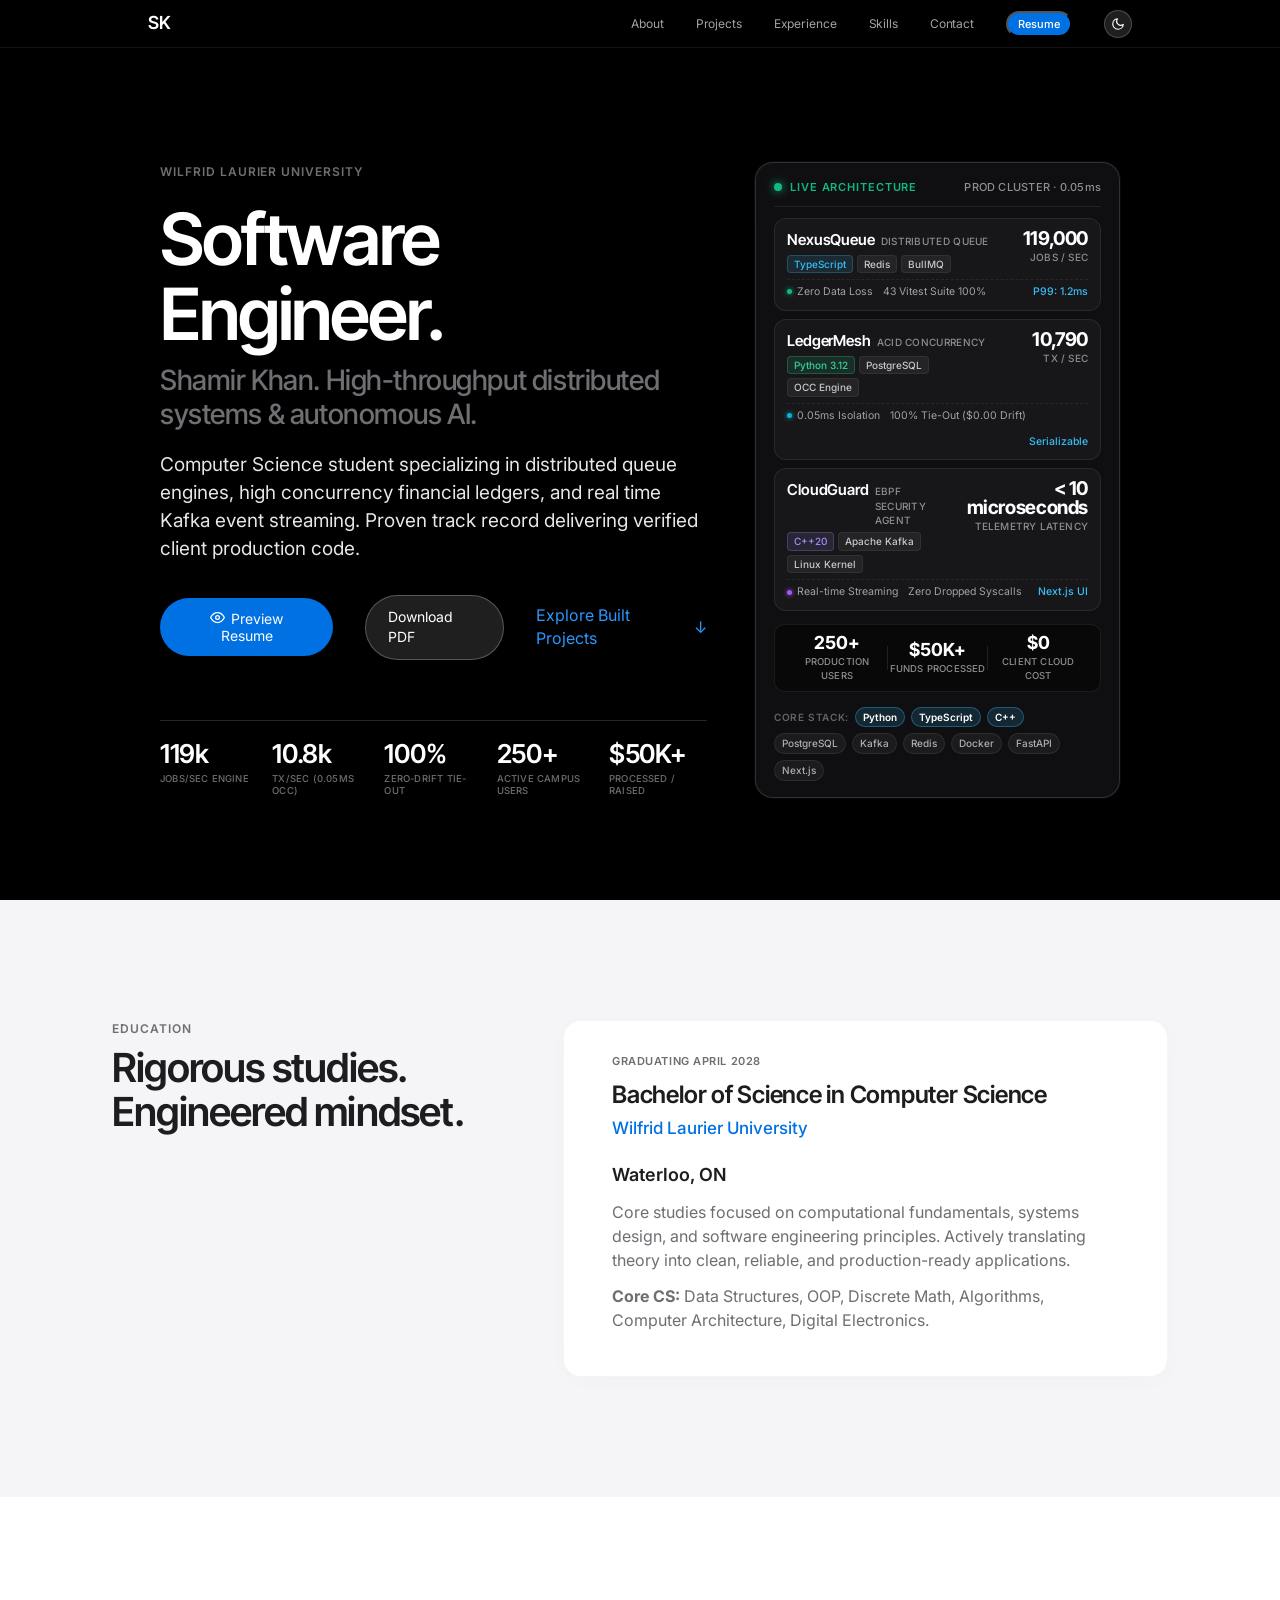
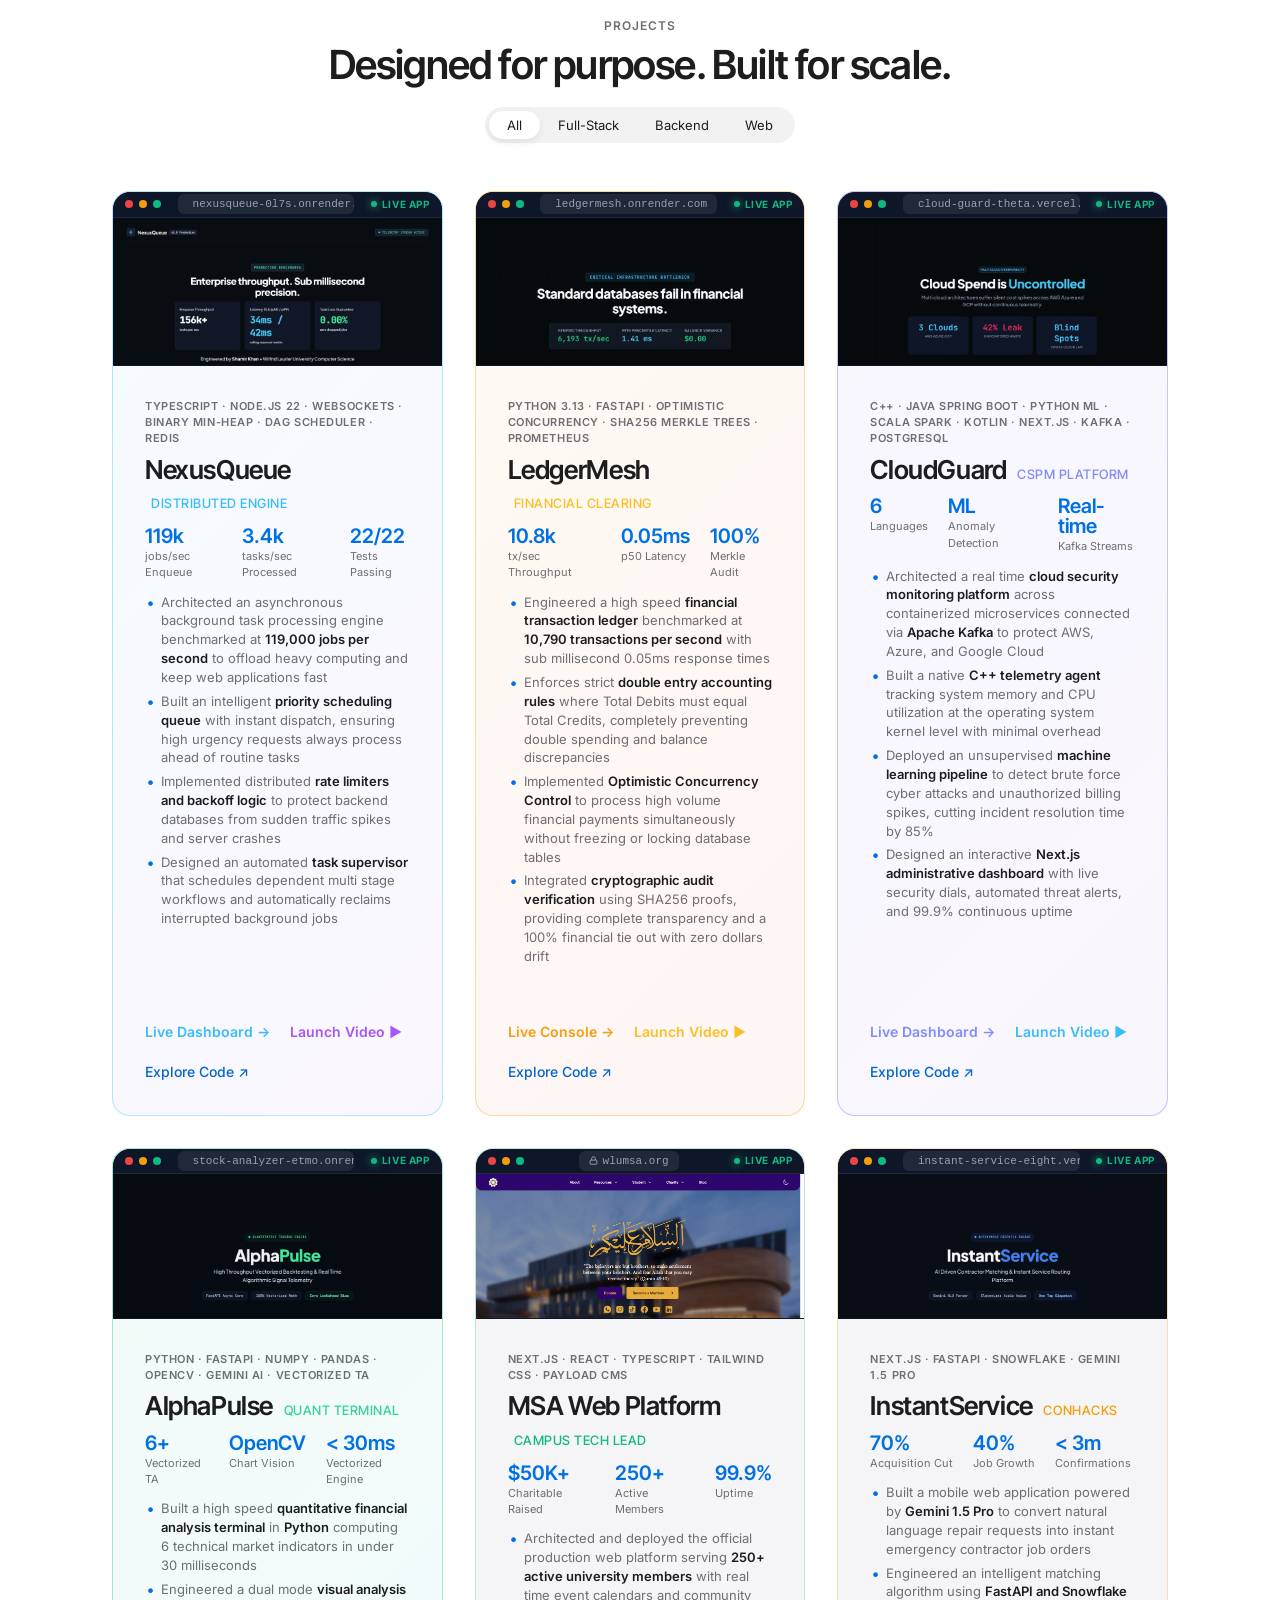
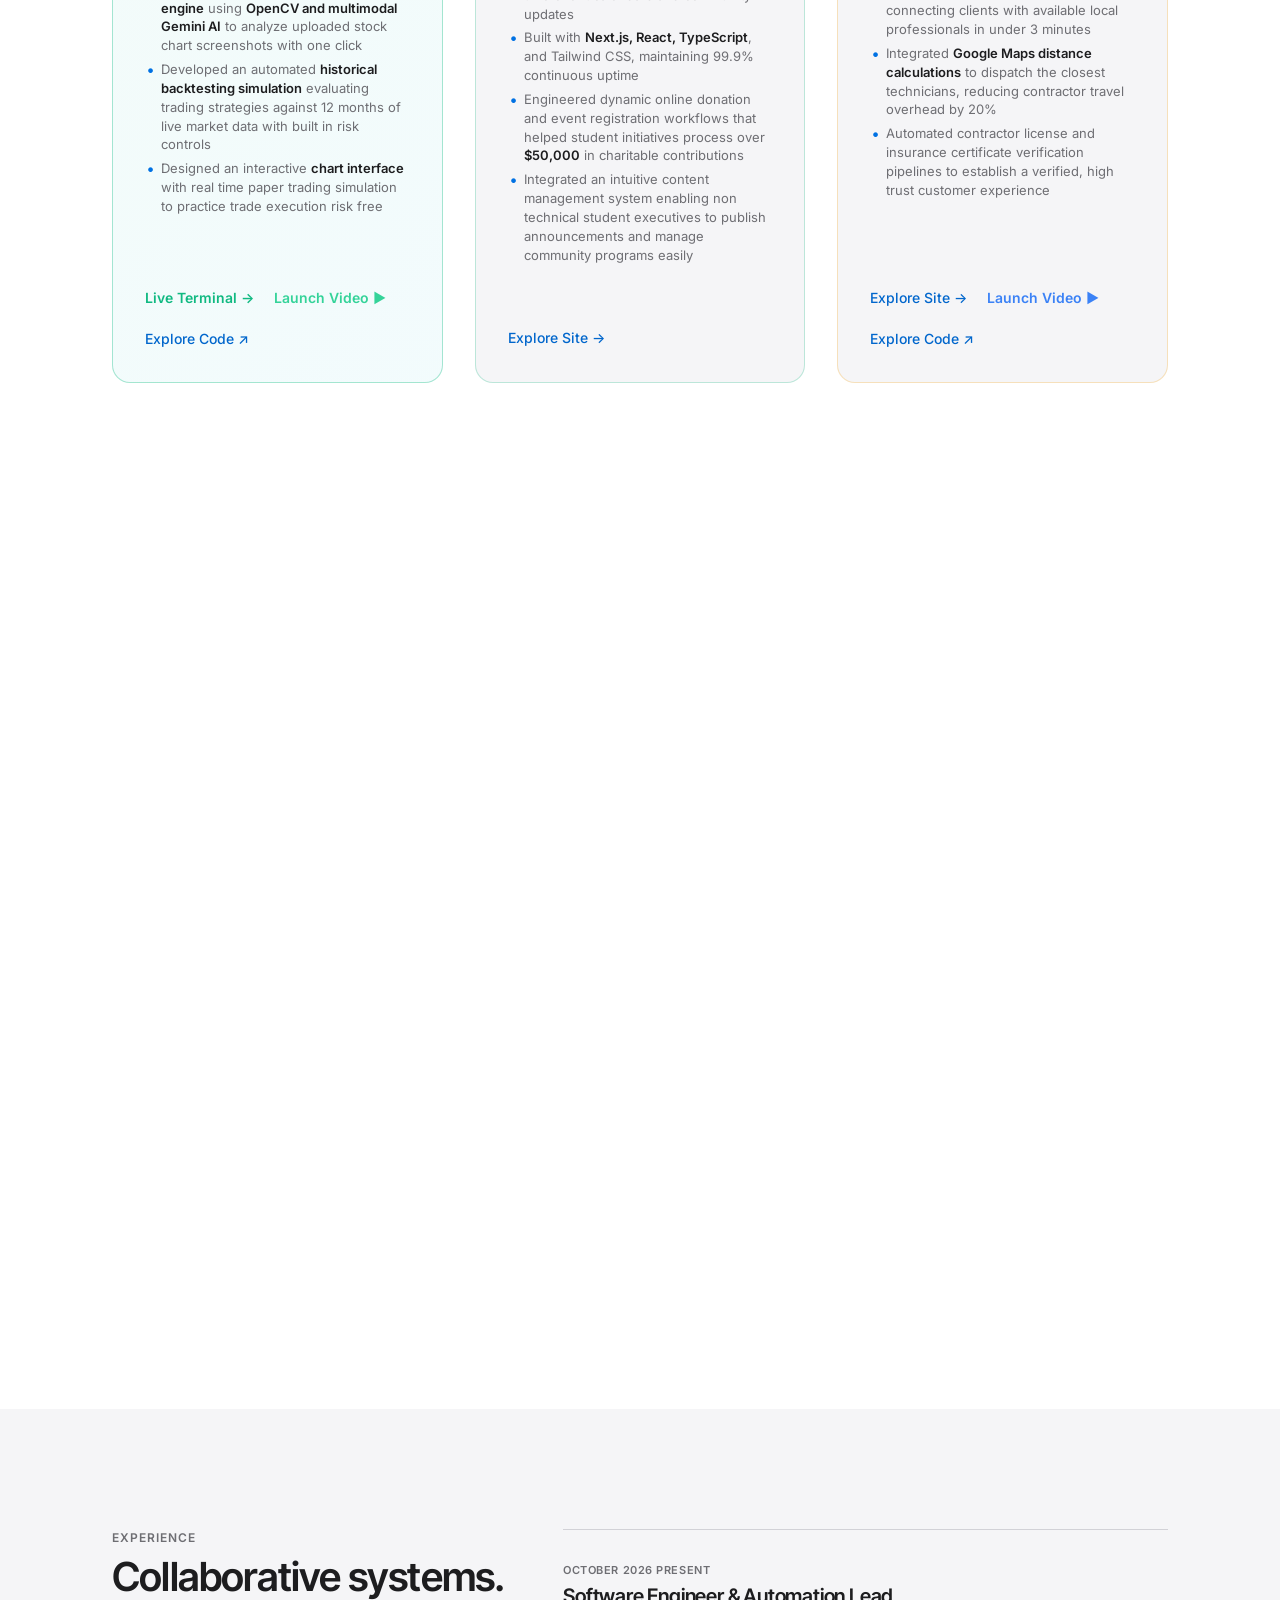
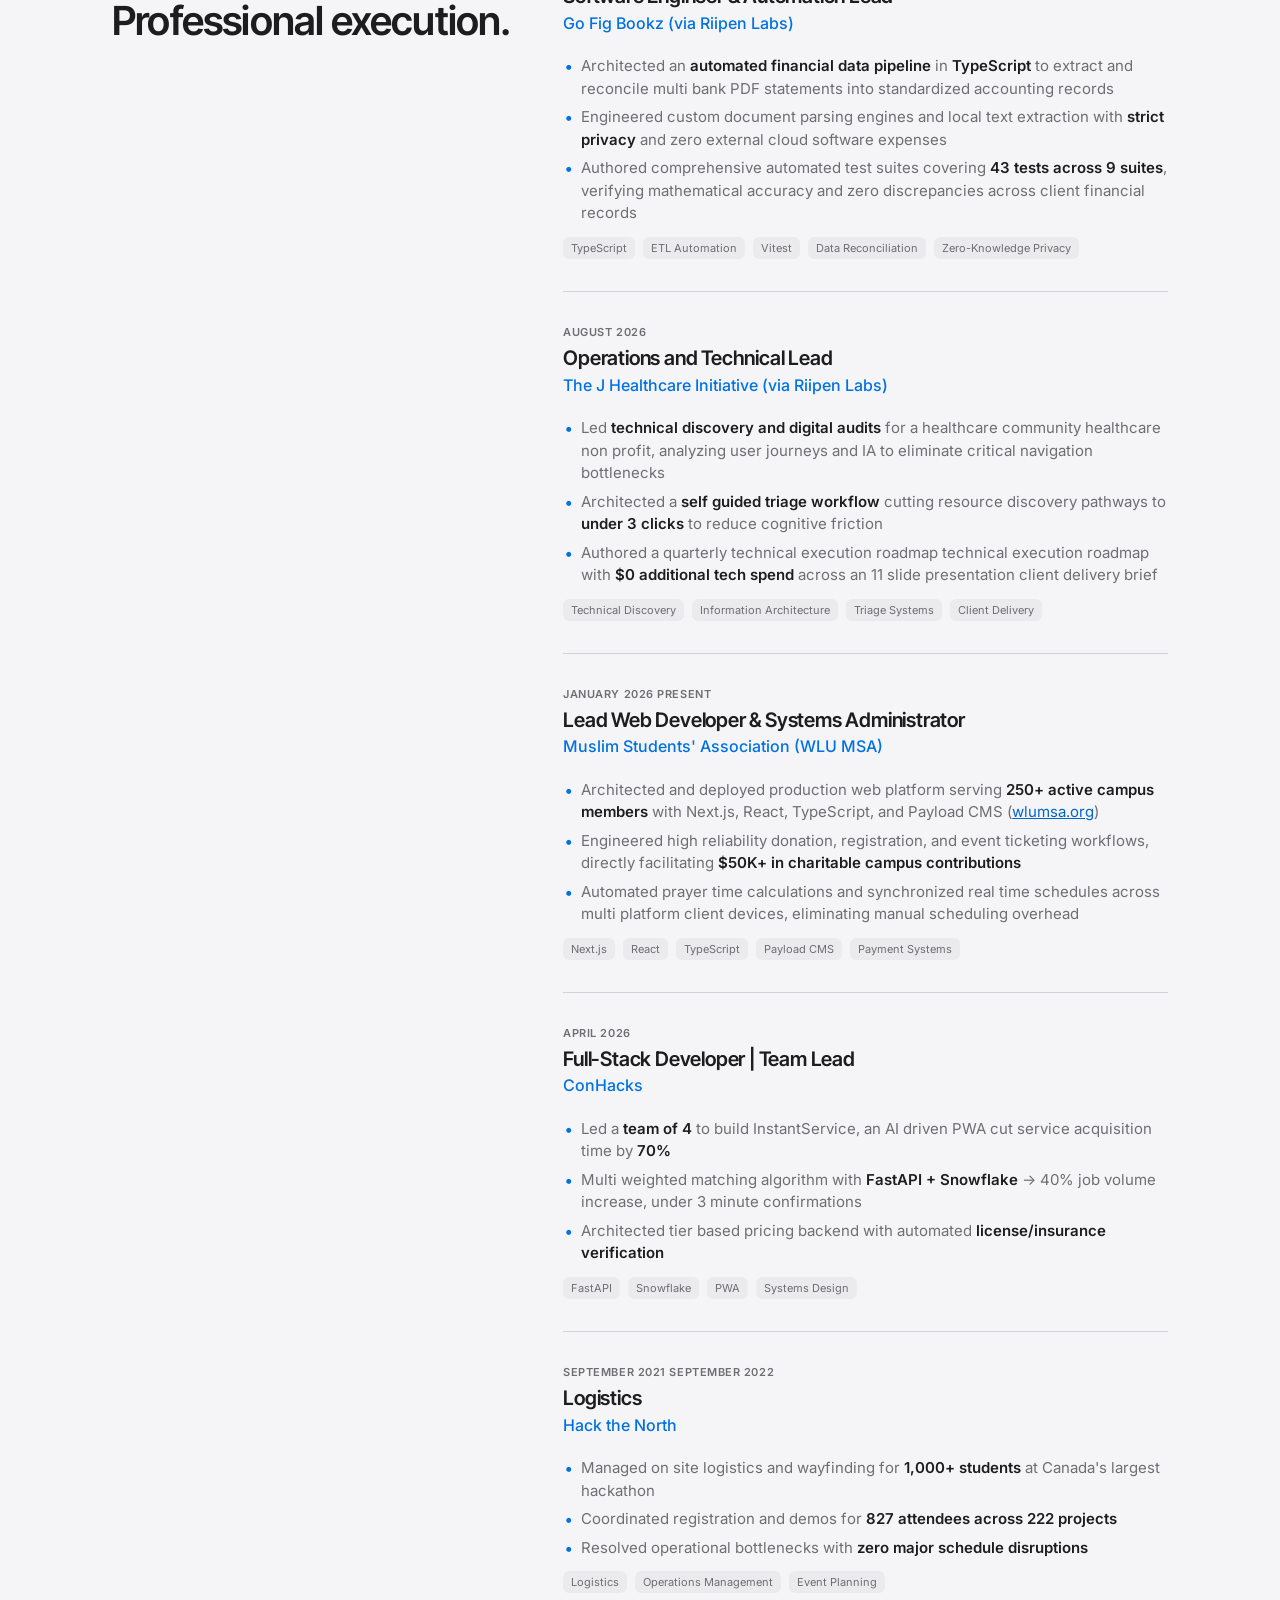
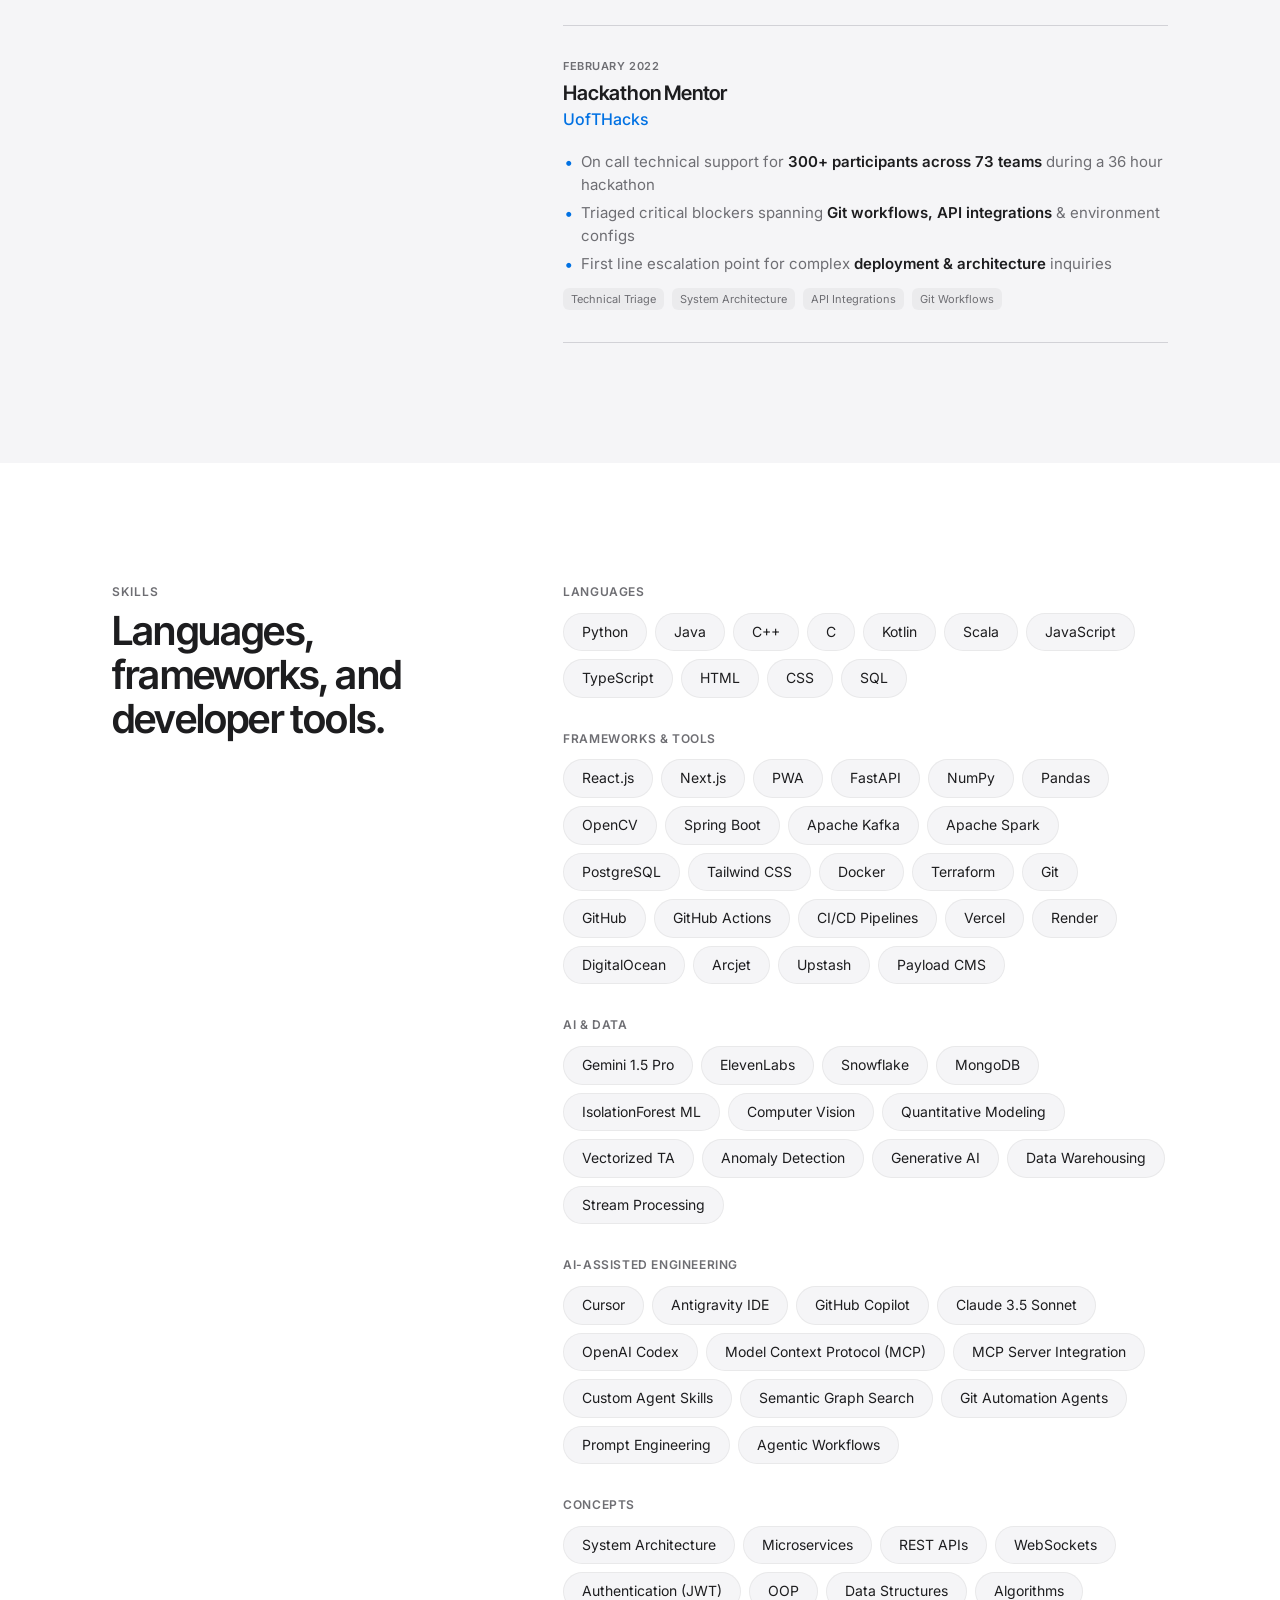
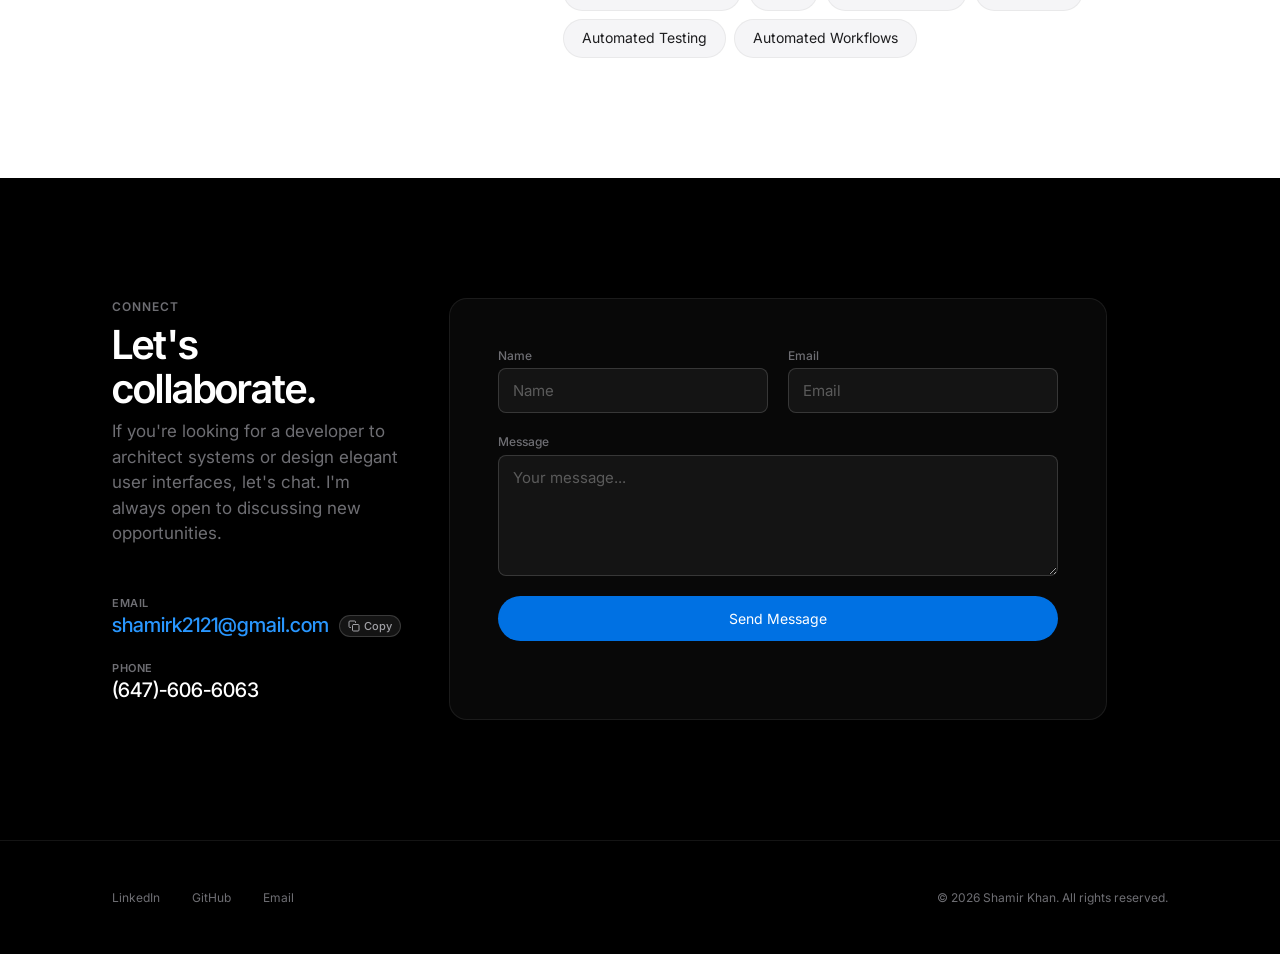
==== index.html @ 4cdf451b "feat: embed autoplay preview videos across all portfolio project cards" ====
<!DOCTYPE html>
<html lang="en">
<head>
    <meta charset="UTF-8">
    <meta name="viewport" content="width=device-width, initial-scale=1.0">
    <title>Shamir Khan | Software Engineer | Wilfrid Laurier University</title>
    
    <!-- Primary Search Engine Optimization (SEO) -->
    <meta name="title" content="Shamir Khan | Software Engineer | Wilfrid Laurier University">
    <meta name="description" content="Official engineering portfolio of Shamir Khan, Computer Science student at Wilfrid Laurier University specializing in distributed queue engines, high concurrency ACID ledgers, and real time Kafka event streaming.">
    <meta name="keywords" content="Shamir Khan, Shamir Khan Laurier, Shamir Khan Wilfrid Laurier, Shamir Khan Software Engineer, Computer Science, Distributed Systems, Python, TypeScript, C++, NexusQueue, LedgerMesh, CloudGuard">
    <meta name="author" content="Shamir Khan">
    <meta name="robots" content="index, follow">
    <link rel="canonical" href="https://shamir-khan-dev.github.io/Personal-Website/">

    <!-- Open Graph / Facebook / LinkedIn / WhatsApp Preview Cards -->
    <meta property="og:type" content="profile">
    <meta property="og:title" content="Shamir Khan | Software Engineer">
    <meta property="og:description" content="High-throughput distributed systems & autonomous AI. 119k jobs/sec queue engine, 10.8k tx/sec ACID ledger, and real time Kafka streaming.">
    <meta property="og:url" content="https://shamir-khan-dev.github.io/Personal-Website/">
    <meta property="og:site_name" content="Shamir Khan Engineering Portfolio">
    <meta property="og:image" content="https://shamir-khan-dev.github.io/Personal-Website/assets/hero_tech_graphic.png">

    <!-- Twitter / X Preview Cards -->
    <meta name="twitter:card" content="summary_large_image">
    <meta name="twitter:title" content="Shamir Khan | Software Engineer">
    <meta name="twitter:description" content="High-throughput distributed systems & autonomous AI. Computer Science student at Wilfrid Laurier University.">
    <meta name="twitter:image" content="https://shamir-khan-dev.github.io/Personal-Website/assets/hero_tech_graphic.png">

    <!-- Schema.org Person Structured Data for Google Knowledge Graph & Search Ranking -->
    <script type="application/ld+json">
    {
      "@context": "https://schema.org",
      "@type": "Person",
      "name": "Shamir Khan",
      "alternateName": "Shamir",
      "url": "https://shamir-khan-dev.github.io/Personal-Website/",
      "jobTitle": "Software Engineer",
      "affiliation": {
        "@type": "CollegeOrUniversity",
        "name": "Wilfrid Laurier University",
        "url": "https://www.wlu.ca"
      },
      "alumniOf": {
        "@type": "EducationalOrganization",
        "name": "Wilfrid Laurier University"
      },
      "knowsAbout": [
        "Distributed Systems",
        "Computer Science",
        "Python",
        "TypeScript",
        "C++",
        "PostgreSQL",
        "Apache Kafka",
        "Redis",
        "FastAPI",
        "Next.js"
      ],
      "sameAs": [
        "https://github.com/shamir-khan-dev",
        "https://linkedin.com/in/shamir-khan-dev"
      ]
    }
    </script>
    <!-- Google Fonts: Inter (Body & Labels) and Inter Tight (Headings) -->
    <link rel="preconnect" href="https://fonts.googleapis.com">
    <link rel="preconnect" href="https://fonts.gstatic.com" crossorigin>
    <link href="https://fonts.googleapis.com/css2?family=Inter:wght@400;500;600&family=Inter+Tight:wght@500;600&display=swap" rel="stylesheet">
    <link rel="stylesheet" href="style.css">
    <link rel="icon" type="image/svg+xml" href="data:image/svg+xml,%3Csvg xmlns='http://www.w3.org/2000/svg' viewBox='0 0 100 100'%3E%3Ccircle cx='50' cy='50' r='45' fill='%23000000'/%3E%3Ctext x='50%25' y='65%25' font-size='42' font-family='system-ui, -apple-system, sans-serif' font-weight='600' fill='%23ffffff' text-anchor='middle'%3ESK%3C/text%3E%3C/svg%3E">
</head>
<body class="apple-system">
    <!-- Apple-style Global Nav (Sticky Translucent) -->
    <header id="header" class="global-nav">
        <div class="nav-container">
            <div class="nav-brand">
                <a href="#" class="brand-wordmark">SK</a>
            </div>
            
            <!-- Mobile Menu Toggle Button -->
            <button id="mobile-menu-toggle" class="mobile-toggle" aria-label="Toggle menu" aria-expanded="false">
                <span class="line line-top"></span>
                <span class="line line-bottom"></span>
            </button>

            <!-- Navigation Links -->
            <nav class="nav-links">
                <a href="#about" class="nav-link">About</a>
                <a href="#projects" class="nav-link">Projects</a>
                <a href="#experience" class="nav-link">Experience</a>
                <a href="#skills" class="nav-link">Skills</a>
                <a href="#contact" class="nav-link">Contact</a>
                <button type="button" class="nav-cta-btn open-resume-modal" aria-label="Preview Resume">Resume</button>
                <button type="button" id="theme-toggle" class="theme-toggle-btn" aria-label="Toggle Theme" title="Switch Theme">
                    <svg class="theme-icon-sun" width="14" height="14" viewBox="0 0 24 24" fill="none" stroke="currentColor" stroke-width="2" stroke-linecap="round" stroke-linejoin="round"><circle cx="12" cy="12" r="5"/><line x1="12" y1="1" x2="12" y2="3"/><line x1="12" y1="21" x2="12" y2="23"/><line x1="4.22" y1="4.22" x2="5.64" y2="5.64"/><line x1="18.36" y1="18.36" x2="19.78" y2="19.78"/><line x1="1" y1="12" x2="3" y2="12"/><line x1="21" y1="12" x2="23" y2="12"/><line x1="4.22" y1="19.78" x2="5.64" y2="18.36"/><line x1="18.36" y1="5.64" x2="19.78" y2="4.22"/></svg>
                    <svg class="theme-icon-moon" width="14" height="14" viewBox="0 0 24 24" fill="none" stroke="currentColor" stroke-width="2" stroke-linecap="round" stroke-linejoin="round"><path d="M21 12.79A9 9 0 1 1 11.21 3 7 7 0 0 0 21 12.79z"/></svg>
                </button>
            </nav>
        </div>
    </header>

    <!-- Main Content -->
    <main>
        <!-- Chapter 1: Immersive Hero Section (Absolute Black #000000) -->
        <section id="hero" class="hero-chapter dark-scene">
            <div class="hero-container">
                <div class="hero-text-block reveal">
                    <span class="hero-eyebrow">WILFRID LAURIER UNIVERSITY</span>
                    <h1 class="hero-headline">Software Engineer.</h1>
                    <h2 class="hero-subheadline">Shamir Khan. High-throughput distributed systems &amp; autonomous AI.</h2>
                    <p class="hero-summary">
                        Computer Science student specializing in distributed queue engines, high concurrency financial ledgers, and real time Kafka event streaming. Proven track record delivering verified client production code.
                    </p>
                    
                    <div class="hero-actions">
                        <button type="button" class="button-primary open-resume-modal"><svg width="15" height="15" viewBox="0 0 24 24" fill="none" stroke="currentColor" stroke-width="2" stroke-linecap="round" stroke-linejoin="round" style="margin-right:6px;vertical-align:text-top;"><path d="M1 12s4-8 11-8 11 8 11 8-4 8-11 8-11-8-11-8z"/><circle cx="12" cy="12" r="3"/></svg>Preview Resume</button>
                        <a href="assets/Shamir_Khan_Resume.pdf" target="_blank" rel="noopener noreferrer" class="button-secondary" download>Download PDF</a>
                        <a href="#projects" class="button-text-link">Explore Built Projects <span class="arrow">↓</span></a>
                    </div>

                    <!-- Apple-style High-Impact Specs Bar (Instant Metrics Above the Fold) -->
                    <div class="hero-metrics-bar">
                        <div class="hero-metric-item">
                            <span class="metric-num">119k</span>
                            <span class="metric-desc">jobs/sec Engine</span>
                        </div>
                        <div class="hero-metric-item">
                            <span class="metric-num">10.8k</span>
                            <span class="metric-desc">tx/sec (0.05ms OCC)</span>
                        </div>
                        <div class="hero-metric-item">
                            <span class="metric-num">100%</span>
                            <span class="metric-desc">Zero-Drift Tie-Out</span>
                        </div>
                        <div class="hero-metric-item">
                            <span class="metric-num">250+</span>
                            <span class="metric-desc">Active Campus Users</span>
                        </div>
                        <div class="hero-metric-item">
                            <span class="metric-num">$50K+</span>
                            <span class="metric-desc">Processed / Raised</span>
                        </div>
                    </div>
                </div>

                <div class="hero-telemetry-container reveal reveal-delay">
                    <!-- Live Systems & Recruiter Telemetry Command Center -->
                    <div class="telemetry-card">
                        <!-- Command Center Header -->
                        <div class="telemetry-header">
                            <div class="telemetry-badge-live">
                                <span class="telemetry-beacon"></span>
                                <span class="telemetry-live-title">LIVE ARCHITECTURE</span>
                            </div>
                            <div class="telemetry-meta">
                                <span class="telemetry-region">PROD CLUSTER · 0.05ms</span>
                            </div>
                        </div>

                        <!-- Microservice Telemetry Rows -->
                        <div class="telemetry-services">
                            <!-- Service 1: NexusQueue -->
                            <a href="#projects" class="telemetry-service-row">
                                <div class="service-row-main">
                                    <div class="service-identity">
                                        <div class="service-name-group">
                                            <span class="service-name">NexusQueue</span>
                                            <span class="service-role">Distributed Queue</span>
                                        </div>
                                        <div class="service-tags">
                                            <span class="tag-tech ts">TypeScript</span>
                                            <span class="tag-tech redis">Redis</span>
                                            <span class="tag-tech bullmq">BullMQ</span>
                                        </div>
                                    </div>
                                    <div class="service-metric-badge">
                                        <span class="metric-highlight">119,000</span>
                                        <span class="metric-sub">jobs / sec</span>
                                    </div>
                                </div>
                                <div class="service-row-sub">
                                    <span class="sub-stat"><span class="dot-live green"></span> Zero Data Loss</span>
                                    <span class="sub-stat">43 Vitest Suite 100%</span>
                                    <span class="sub-stat highlight">P99: 1.2ms</span>
                                </div>
                            </a>

                            <!-- Service 2: LedgerMesh -->
                            <a href="#projects" class="telemetry-service-row">
                                <div class="service-row-main">
                                    <div class="service-identity">
                                        <div class="service-name-group">
                                            <span class="service-name">LedgerMesh</span>
                                            <span class="service-role">ACID Concurrency</span>
                                        </div>
                                        <div class="service-tags">
                                            <span class="tag-tech py">Python 3.12</span>
                                            <span class="tag-tech pg">PostgreSQL</span>
                                            <span class="tag-tech occ">OCC Engine</span>
                                        </div>
                                    </div>
                                    <div class="service-metric-badge">
                                        <span class="metric-highlight">10,790</span>
                                        <span class="metric-sub">tx / sec</span>
                                    </div>
                                </div>
                                <div class="service-row-sub">
                                    <span class="sub-stat"><span class="dot-live cyan"></span> 0.05ms Isolation</span>
                                    <span class="sub-stat">100% Tie-Out ($0.00 Drift)</span>
                                    <span class="sub-stat highlight">Serializable</span>
                                </div>
                            </a>

                            <!-- Service 3: CloudGuard -->
                            <a href="#projects" class="telemetry-service-row">
                                <div class="service-row-main">
                                    <div class="service-identity">
                                        <div class="service-name-group">
                                            <span class="service-name">CloudGuard</span>
                                            <span class="service-role">eBPF Security Agent</span>
                                        </div>
                                        <div class="service-tags">
                                            <span class="tag-tech cpp">C++20</span>
                                            <span class="tag-tech kafka">Apache Kafka</span>
                                            <span class="tag-tech linux">Linux Kernel</span>
                                        </div>
                                    </div>
                                    <div class="service-metric-badge">
                                        <span class="metric-highlight">&lt; 10 microseconds</span>
                                        <span class="metric-sub">telemetry latency</span>
                                    </div>
                                </div>
                                <div class="service-row-sub">
                                    <span class="sub-stat"><span class="dot-live purple"></span> Real-time Streaming</span>
                                    <span class="sub-stat">Zero Dropped Syscalls</span>
                                    <span class="sub-stat highlight">Next.js UI</span>
                                </div>
                            </a>
                        </div>

                        <!-- Real-World Impact Strip -->
                        <div class="telemetry-impact-strip">
                            <div class="impact-item">
                                <span class="impact-num">250+</span>
                                <span class="impact-label">Production Users</span>
                            </div>
                            <div class="impact-sep"></div>
                            <div class="impact-item">
                                <span class="impact-num">$50K+</span>
                                <span class="impact-label">Funds Processed</span>
                            </div>
                            <div class="impact-sep"></div>
                            <div class="impact-item">
                                <span class="impact-num">$0</span>
                                <span class="impact-label">Client Cloud Cost</span>
                            </div>
                        </div>

                        <!-- Recruiter Fast-Scan Tech Cloud -->
                        <div class="telemetry-scan-cloud">
                            <span class="scan-label">CORE STACK:</span>
                            <span class="scan-chip key-skill">Python</span>
                            <span class="scan-chip key-skill">TypeScript</span>
                            <span class="scan-chip key-skill">C++</span>
                            <span class="scan-chip">PostgreSQL</span>
                            <span class="scan-chip">Kafka</span>
                            <span class="scan-chip">Redis</span>
                            <span class="scan-chip">Docker</span>
                            <span class="scan-chip">FastAPI</span>
                            <span class="scan-chip">Next.js</span>
                        </div>
                    </div>
                </div>
            </div>
        </section>

        <!-- Chapter 2: Editorial About / Education (Pale Apple Gray #f5f5f7) -->
        <section id="about" class="editorial-chapter light-scene-gray">
            <div class="container">
                <div class="editorial-grid">
                    <div class="editorial-left reveal">
                        <span class="section-eyebrow">EDUCATION</span>
                        <h2 class="section-headline">Rigorous studies. Engineered mindset.</h2>
                    </div>
                    <div class="editorial-right reveal reveal-delay">
                        <div class="education-block">
                            <span class="edu-date">GRADUATING APRIL 2028</span>
                            <h3>Bachelor of Science in Computer Science</h3>
                            <h4 class="edu-institution">Wilfrid Laurier University</h4>
                            <div class="edu-details">
                                <p class="gpa-highlight">Waterloo, ON</p>
                                <p>Core studies focused on computational fundamentals, systems design, and software engineering principles. Actively translating theory into clean, reliable, and production-ready applications.</p>
                                <p><strong>Core CS:</strong> Data Structures, OOP, Discrete Math, Algorithms, Computer Architecture, Digital Electronics.</p>
                            </div>
                        </div>
                    </div>
                </div>
            </div>
        </section>

        <!-- Chapter 3: Interactive Projects Grid (Pure White #ffffff) -->
        <section id="projects" class="editorial-chapter light-scene-white">
            <div class="container">
                <div class="section-header-centered reveal">
                    <span class="section-eyebrow">PROJECTS</span>
                    <h2 class="section-headline">Designed for purpose. Built for scale.</h2>
                    
                    <!-- Apple-style Segmented Filter Controls -->
                    <div class="segmented-control">
                        <button class="filter-btn active" data-filter="all">All</button>
                        <button class="filter-btn" data-filter="fullstack">Full-Stack</button>
                        <button class="filter-btn" data-filter="backend">Backend</button>
                        <button class="filter-btn" data-filter="web">Web</button>
                    </div>
                </div>

                <!-- Projects Card Grid -->
                <div class="projects-grid">
                    <!-- Project Card 1: NexusQueue   DISTRIBUTED SYSTEMS FEATURED -->
                    <div class="project-card reveal" data-categories="backend fullstack" style="border: 1px solid rgba(56, 189, 248, 0.35); background: linear-gradient(135deg, rgba(56, 189, 248, 0.05) 0%, rgba(168, 85, 247, 0.05) 100%);">
                        <div class="card-preview-frame">
                            <div class="preview-browser-header">
                                <div class="browser-traffic-lights">
                                    <span class="traffic-light close"></span>
                                    <span class="traffic-light minimize"></span>
                                    <span class="traffic-light expand"></span>
                                </div>
                                <div class="browser-address-bar">
                                    <svg class="browser-lock" width="9" height="9" viewBox="0 0 24 24" fill="none" stroke="currentColor" stroke-width="2.5"><rect x="3" y="11" width="18" height="11" rx="2" ry="2"/><path d="M7 11V7a5 5 0 0 1 10 0v4"/></svg>
                                    <span class="url-text">nexusqueue-0l7s.onrender.com</span>
                                </div>
                                <div class="preview-live-indicator">
                                    <span class="pulse-dot"></span> LIVE APP
                                </div>
                            </div>
                            <div class="preview-image-wrapper">
                                <video class="project-preview-video" autoplay loop muted playsinline poster="assets/nexusqueue_preview.png">
                                    <source src="assets/nexusqueue_demo.mp4" type="video/mp4">
                                </video>
                                <div class="preview-hover-overlay">
                                    <a href="https://nexusqueue-0l7s.onrender.com/" target="_blank" rel="noopener" class="preview-overlay-btn primary">Live Demo ↗</a>
                                    <a href="assets/nexusqueue_demo.mp4" target="_blank" rel="noopener" class="preview-overlay-btn secondary">Watch Video ▶</a>
                                    <a href="https://github.com/shamir-khan-dev/NexusQueue" target="_blank" rel="noopener" class="preview-overlay-btn secondary">Code ↗</a>
                                </div>
                            </div>
                        </div>
                        <div class="card-inner">
                            <div class="card-body">
                                <span class="card-eyebrow">TYPESCRIPT · NODE.JS 22 · WEBSOCKETS · BINARY MIN-HEAP · DAG SCHEDULER · REDIS</span>
                                <h3 class="card-title">NexusQueue <span style="font-size:0.5em; font-weight:500; color:#38bdf8; margin-left:6px; letter-spacing:0.04em; white-space:nowrap;">DISTRIBUTED ENGINE</span></h3>
                                
                                <div class="card-specs" style="margin-top: 10px; margin-bottom: 12px; padding-top: 0; border-top: none;">
                                    <div class="spec-metric">
                                        <span class="metric-value">119k</span>
                                        <span class="metric-label">jobs/sec Enqueue</span>
                                    </div>
                                    <div class="spec-metric">
                                        <span class="metric-value">3.4k</span>
                                        <span class="metric-label">tasks/sec Processed</span>
                                    </div>
                                    <div class="spec-metric">
                                        <span class="metric-value">22/22</span>
                                        <span class="metric-label">Tests Passing</span>
                                    </div>
                                </div>

                                <ul class="card-bullets">
                                    <li>Architected an asynchronous background task processing engine benchmarked at <strong>119,000 jobs per second</strong> to offload heavy computing and keep web applications fast</li>
                                    <li>Built an intelligent <strong>priority scheduling queue</strong> with instant dispatch, ensuring high urgency requests always process ahead of routine tasks</li>
                                    <li>Implemented distributed <strong>rate limiters and backoff logic</strong> to protect backend databases from sudden traffic spikes and server crashes</li>
                                    <li>Designed an automated <strong>task supervisor</strong> that schedules dependent multi stage workflows and automatically reclaims interrupted background jobs</li>
                                </ul>
                            </div>
                            <div class="card-action" style="display: flex; gap: 20px; align-items: center; flex-wrap: wrap;">
                                <a href="https://nexusqueue-0l7s.onrender.com/" target="_blank" rel="noopener" class="card-text-link" style="color: #38bdf8; font-weight: 600;">Live Dashboard <span class="arrow">→</span></a>
                                <a href="assets/nexusqueue_demo.mp4" target="_blank" rel="noopener" class="card-text-link" style="color: #a855f7; font-weight: 600;">Launch Video <span class="arrow">▶</span></a>
                                <a href="https://github.com/shamir-khan-dev/NexusQueue" target="_blank" rel="noopener" class="card-text-link">Explore Code <span class="arrow">↗</span></a>
                            </div>
                        </div>
                    </div>

                    <!-- Project Card 2: LedgerMesh   FINANCIAL CORE FEATURED -->
                    <div class="project-card reveal" data-categories="backend fullstack" style="border: 1px solid rgba(245, 158, 11, 0.35); background: linear-gradient(135deg, rgba(245, 158, 11, 0.05) 0%, rgba(239, 68, 68, 0.05) 100%);">
                        <div class="card-preview-frame">
                            <div class="preview-browser-header">
                                <div class="browser-traffic-lights">
                                    <span class="traffic-light close"></span>
                                    <span class="traffic-light minimize"></span>
                                    <span class="traffic-light expand"></span>
                                </div>
                                <div class="browser-address-bar">
                                    <svg class="browser-lock" width="9" height="9" viewBox="0 0 24 24" fill="none" stroke="currentColor" stroke-width="2.5"><rect x="3" y="11" width="18" height="11" rx="2" ry="2"/><path d="M7 11V7a5 5 0 0 1 10 0v4"/></svg>
                                    <span class="url-text">ledgermesh.onrender.com</span>
                                </div>
                                <div class="preview-live-indicator">
                                    <span class="pulse-dot"></span> LIVE APP
                                </div>
                            </div>
                            <div class="preview-image-wrapper">
                                <video class="project-preview-video" autoplay loop muted playsinline poster="assets/ledgermesh_preview.png">
                                    <source src="assets/ledgermesh_demo.mp4" type="video/mp4">
                                </video>
                                <div class="preview-hover-overlay">
                                    <a href="https://ledgermesh.onrender.com/" target="_blank" rel="noopener" class="preview-overlay-btn primary">Live Demo ↗</a>
                                    <a href="assets/ledgermesh_demo.mp4" target="_blank" rel="noopener" class="preview-overlay-btn secondary">Watch Video ▶</a>
                                    <a href="https://github.com/shamir-khan-dev/LedgerMesh" target="_blank" rel="noopener" class="preview-overlay-btn secondary">Code ↗</a>
                                </div>
                            </div>
                        </div>
                        <div class="card-inner">
                            <div class="card-body">
                                <span class="card-eyebrow">PYTHON 3.13 · FASTAPI · OPTIMISTIC CONCURRENCY · SHA256 MERKLE TREES · PROMETHEUS</span>
                                <h3 class="card-title">LedgerMesh <span style="font-size:0.5em; font-weight:500; color:#fbbf24; margin-left:6px; letter-spacing:0.04em; white-space:nowrap;">FINANCIAL CLEARING</span></h3>
                                
                                <div class="card-specs" style="margin-top: 10px; margin-bottom: 12px; padding-top: 0; border-top: none;">
                                    <div class="spec-metric">
                                        <span class="metric-value">10.8k</span>
                                        <span class="metric-label">tx/sec Throughput</span>
                                    </div>
                                    <div class="spec-metric">
                                        <span class="metric-value">0.05ms</span>
                                        <span class="metric-label">p50 Latency</span>
                                    </div>
                                    <div class="spec-metric">
                                        <span class="metric-value">100%</span>
                                        <span class="metric-label">Merkle Audit</span>
                                    </div>
                                </div>

                                <ul class="card-bullets">
                                    <li>Engineered a high speed <strong>financial transaction ledger</strong> benchmarked at <strong>10,790 transactions per second</strong> with sub millisecond 0.05ms response times</li>
                                    <li>Enforces strict <strong>double entry accounting rules</strong> where Total Debits must equal Total Credits, completely preventing double spending and balance discrepancies</li>
                                    <li>Implemented <strong>Optimistic Concurrency Control</strong> to process high volume financial payments simultaneously without freezing or locking database tables</li>
                                    <li>Integrated <strong>cryptographic audit verification</strong> using SHA256 proofs, providing complete transparency and a 100% financial tie out with zero dollars drift</li>
                                </ul>
                            </div>
                            <div class="card-action" style="display: flex; gap: 20px; align-items: center; flex-wrap: wrap;">
                                <a href="https://ledgermesh.onrender.com/" target="_blank" rel="noopener" class="card-text-link" style="color: #f59e0b; font-weight: 600;">Live Console <span class="arrow">→</span></a>
                                <a href="assets/ledgermesh_demo.mp4" target="_blank" rel="noopener" class="card-text-link" style="color: #fbbf24; font-weight: 600;">Launch Video <span class="arrow">▶</span></a>
                                <a href="https://github.com/shamir-khan-dev/LedgerMesh" target="_blank" rel="noopener" class="card-text-link">Explore Code <span class="arrow">↗</span></a>
                            </div>
                        </div>
                    </div>

                    <!-- Project Card 3: CloudGuard   FEATURED CSPM -->
                    <div class="project-card reveal" data-categories="fullstack backend" style="border: 1px solid rgba(99,102,241,0.35); background: linear-gradient(135deg, rgba(99,102,241,0.05) 0%, rgba(168,85,247,0.05) 100%);">
                        <div class="card-preview-frame">
                            <div class="preview-browser-header">
                                <div class="browser-traffic-lights">
                                    <span class="traffic-light close"></span>
                                    <span class="traffic-light minimize"></span>
                                    <span class="traffic-light expand"></span>
                                </div>
                                <div class="browser-address-bar">
                                    <svg class="browser-lock" width="9" height="9" viewBox="0 0 24 24" fill="none" stroke="currentColor" stroke-width="2.5"><rect x="3" y="11" width="18" height="11" rx="2" ry="2"/><path d="M7 11V7a5 5 0 0 1 10 0v4"/></svg>
                                    <span class="url-text">cloud-guard-theta.vercel.app</span>
                                </div>
                                <div class="preview-live-indicator">
                                    <span class="pulse-dot"></span> LIVE APP
                                </div>
                            </div>
                            <div class="preview-image-wrapper">
                                <video class="project-preview-video" autoplay loop muted playsinline poster="assets/cloudguard_preview.png">
                                    <source src="assets/cloudguard_demo.mp4" type="video/mp4">
                                </video>
                                <div class="preview-hover-overlay">
                                    <a href="https://cloud-guard-theta.vercel.app" target="_blank" rel="noopener" class="preview-overlay-btn primary">Live Demo ↗</a>
                                    <a href="assets/cloudguard_demo.mp4" target="_blank" rel="noopener" class="preview-overlay-btn secondary">Watch Video ▶</a>
                                    <a href="https://github.com/shamir-khan-dev/Cloud-Guard" target="_blank" rel="noopener" class="preview-overlay-btn secondary">Code ↗</a>
                                </div>
                            </div>
                        </div>
                        <div class="card-inner">
                            <div class="card-body">
                                <span class="card-eyebrow">C++ · JAVA SPRING BOOT · PYTHON ML · SCALA SPARK · KOTLIN · NEXT.JS · KAFKA · POSTGRESQL</span>
                                <h3 class="card-title">CloudGuard <span style="font-size:0.5em; font-weight:500; color:#818cf8; margin-left:6px; letter-spacing:0.04em; white-space:nowrap;">CSPM PLATFORM</span></h3>
                                
                                <div class="card-specs" style="margin-top: 10px; margin-bottom: 12px; padding-top: 0; border-top: none;">
                                    <div class="spec-metric">
                                        <span class="metric-value">6</span>
                                        <span class="metric-label">Languages</span>
                                    </div>
                                    <div class="spec-metric">
                                        <span class="metric-value">ML</span>
                                        <span class="metric-label">Anomaly Detection</span>
                                    </div>
                                    <div class="spec-metric">
                                        <span class="metric-value">Real-time</span>
                                        <span class="metric-label">Kafka Streams</span>
                                    </div>
                                </div>

                                <ul class="card-bullets">
                                    <li>Architected a real time <strong>cloud security monitoring platform</strong> across containerized microservices connected via <strong>Apache Kafka</strong> to protect AWS, Azure, and Google Cloud</li>
                                    <li>Built a native <strong>C++ telemetry agent</strong> tracking system memory and CPU utilization at the operating system kernel level with minimal overhead</li>
                                    <li>Deployed an unsupervised <strong>machine learning pipeline</strong> to detect brute force cyber attacks and unauthorized billing spikes, cutting incident resolution time by 85%</li>
                                    <li>Designed an interactive <strong>Next.js administrative dashboard</strong> with live security dials, automated threat alerts, and 99.9% continuous uptime</li>
                                </ul>
                            </div>
                            <div class="card-action" style="display: flex; gap: 20px; align-items: center; flex-wrap: wrap;">
                                <a href="https://cloud-guard-theta.vercel.app" target="_blank" rel="noopener" class="card-text-link" style="color: #818cf8; font-weight: 600;">Live Dashboard <span class="arrow">→</span></a>
                                <a href="assets/cloudguard_demo.mp4" target="_blank" rel="noopener" class="card-text-link" style="color: #38bdf8; font-weight: 600;">Launch Video <span class="arrow">▶</span></a>
                                <a href="https://github.com/shamir-khan-dev/Cloud-Guard" target="_blank" rel="noopener" class="card-text-link">Explore Code <span class="arrow">↗</span></a>
                            </div>
                        </div>
                    </div>

                    <!-- Project Card 4: AlphaPulse   QUANT & AI FEATURED -->
                    <div class="project-card reveal" data-categories="fullstack backend" style="border: 1px solid rgba(16, 185, 129, 0.35); background: linear-gradient(135deg, rgba(16, 185, 129, 0.05) 0%, rgba(6, 182, 212, 0.05) 100%);">
                        <div class="card-preview-frame">
                            <div class="preview-browser-header">
                                <div class="browser-traffic-lights">
                                    <span class="traffic-light close"></span>
                                    <span class="traffic-light minimize"></span>
                                    <span class="traffic-light expand"></span>
                                </div>
                                <div class="browser-address-bar">
                                    <svg class="browser-lock" width="9" height="9" viewBox="0 0 24 24" fill="none" stroke="currentColor" stroke-width="2.5"><rect x="3" y="11" width="18" height="11" rx="2" ry="2"/><path d="M7 11V7a5 5 0 0 1 10 0v4"/></svg>
                                    <span class="url-text">stock-analyzer-etmo.onrender.com</span>
                                </div>
                                <div class="preview-live-indicator">
                                    <span class="pulse-dot"></span> LIVE APP
                                </div>
                            </div>
                            <div class="preview-image-wrapper">
                                <video class="project-preview-video" autoplay loop muted playsinline poster="assets/alphapulse_preview.png">
                                    <source src="assets/alphapulse_demo.mp4" type="video/mp4">
                                </video>
                                <div class="preview-hover-overlay">
                                    <a href="https://stock-analyzer-etmo.onrender.com/" target="_blank" rel="noopener" class="preview-overlay-btn primary">Live Demo ↗</a>
                                    <a href="assets/alphapulse_demo.mp4" target="_blank" rel="noopener" class="preview-overlay-btn secondary">Watch Video ▶</a>
                                    <a href="https://github.com/shamir-khan-dev/stock-analyzer" target="_blank" rel="noopener" class="preview-overlay-btn secondary">Code ↗</a>
                                </div>
                            </div>
                        </div>
                        <div class="card-inner">
                            <div class="card-body">
                                <span class="card-eyebrow">PYTHON · FASTAPI · NUMPY · PANDAS · OPENCV · GEMINI AI · VECTORIZED TA</span>
                                <h3 class="card-title">AlphaPulse <span style="font-size:0.5em; font-weight:500; color:#34d399; margin-left:6px; letter-spacing:0.04em; white-space:nowrap;">QUANT TERMINAL</span></h3>
                                
                                <div class="card-specs" style="margin-top: 10px; margin-bottom: 12px; padding-top: 0; border-top: none;">
                                    <div class="spec-metric">
                                        <span class="metric-value">6+</span>
                                        <span class="metric-label">Vectorized TA</span>
                                    </div>
                                    <div class="spec-metric">
                                        <span class="metric-value">OpenCV</span>
                                        <span class="metric-label">Chart Vision</span>
                                    </div>
                                    <div class="spec-metric">
                                        <span class="metric-value">&lt; 30ms</span>
                                        <span class="metric-label">Vectorized Engine</span>
                                    </div>
                                </div>

                                <ul class="card-bullets">
                                    <li>Built a high speed <strong>quantitative financial analysis terminal</strong> in <strong>Python</strong> computing 6 technical market indicators in under 30 milliseconds</li>
                                    <li>Engineered a dual mode <strong>visual analysis engine</strong> using <strong>OpenCV and multimodal Gemini AI</strong> to analyze uploaded stock chart screenshots with one click</li>
                                    <li>Developed an automated <strong>historical backtesting simulation</strong> evaluating trading strategies against 12 months of live market data with built in risk controls</li>
                                    <li>Designed an interactive <strong>chart interface</strong> with real time paper trading simulation to practice trade execution risk free</li>
                                </ul>
                            </div>
                            <div class="card-action" style="display: flex; gap: 20px; align-items: center; flex-wrap: wrap;">
                                <a href="https://stock-analyzer-etmo.onrender.com/" target="_blank" rel="noopener" class="card-text-link" style="color: #10b981; font-weight: 600;">Live Terminal <span class="arrow">→</span></a>
                                <a href="assets/alphapulse_demo.mp4" target="_blank" rel="noopener" class="card-text-link" style="color: #34d399; font-weight: 600;">Launch Video <span class="arrow">▶</span></a>
                                <a href="https://github.com/shamir-khan-dev/stock-analyzer" target="_blank" rel="noopener" class="card-text-link">Explore Code <span class="arrow">↗</span></a>
                            </div>
                        </div>
                    </div>

                    <!-- Project Card 5: MSA Website (WLU MSA) -->
                    <div class="project-card reveal" data-categories="web fullstack" style="border: 1px solid rgba(16, 185, 129, 0.25);">
                        <div class="card-preview-frame">
                            <div class="preview-browser-header">
                                <div class="browser-traffic-lights">
                                    <span class="traffic-light close"></span>
                                    <span class="traffic-light minimize"></span>
                                    <span class="traffic-light expand"></span>
                                </div>
                                <div class="browser-address-bar">
                                    <svg class="browser-lock" width="9" height="9" viewBox="0 0 24 24" fill="none" stroke="currentColor" stroke-width="2.5"><rect x="3" y="11" width="18" height="11" rx="2" ry="2"/><path d="M7 11V7a5 5 0 0 1 10 0v4"/></svg>
                                    <span class="url-text">wlumsa.org</span>
                                </div>
                                <div class="preview-live-indicator">
                                    <span class="pulse-dot"></span> LIVE APP
                                </div>
                            </div>
                            <div class="preview-image-wrapper">
                                <img src="assets/wlumsa_preview.png" alt="WLU MSA Web Platform Screenshot" class="project-preview-img" loading="lazy">
                                <div class="preview-hover-overlay">
                                    <a href="https://wlumsa.org/" target="_blank" rel="noopener" class="preview-overlay-btn primary">Live Site ↗</a>
                                </div>
                            </div>
                        </div>
                        <div class="card-inner">
                            <div class="card-body">
                                <span class="card-eyebrow">NEXT.JS · REACT · TYPESCRIPT · TAILWIND CSS · PAYLOAD CMS</span>
                                <h3 class="card-title">MSA Web Platform <span style="font-size:0.5em; font-weight:500; color:#10b981; margin-left:6px; letter-spacing:0.04em; white-space:nowrap;">CAMPUS TECH LEAD</span></h3>
                                
                                <div class="card-specs" style="margin-top: 10px; margin-bottom: 12px; padding-top: 0; border-top: none;">
                                    <div class="spec-metric">
                                        <span class="metric-value">$50K+</span>
                                        <span class="metric-label">Charitable Raised</span>
                                    </div>
                                    <div class="spec-metric">
                                        <span class="metric-value">250+</span>
                                        <span class="metric-label">Active Members</span>
                                    </div>
                                    <div class="spec-metric">
                                        <span class="metric-value">99.9%</span>
                                        <span class="metric-label">Uptime</span>
                                    </div>
                                </div>

                                <ul class="card-bullets">
                                    <li>Architected and deployed the official production web platform serving <strong>250+ active university members</strong> with real time event calendars and community updates</li>
                                    <li>Built with <strong>Next.js, React, TypeScript</strong>, and Tailwind CSS, maintaining 99.9% continuous uptime</li>
                                    <li>Engineered dynamic online donation and event registration workflows that helped student initiatives process over <strong>$50,000</strong> in charitable contributions</li>
                                    <li>Integrated an intuitive content management system enabling non technical student executives to publish announcements and manage community programs easily</li>
                                </ul>
                            </div>
                            <div class="card-action">
                                <a href="https://wlumsa.org/" target="_blank" rel="noopener" class="card-text-link">Explore Site <span class="arrow">→</span></a>
                            </div>
                        </div>
                    </div>

                    <!-- Project Card 6: InstantService -->
                    <div class="project-card reveal" data-categories="backend fullstack" style="border: 1px solid rgba(245, 158, 11, 0.25);">
                        <div class="card-preview-frame">
                            <div class="preview-browser-header">
                                <div class="browser-traffic-lights">
                                    <span class="traffic-light close"></span>
                                    <span class="traffic-light minimize"></span>
                                    <span class="traffic-light expand"></span>
                                </div>
                                <div class="browser-address-bar">
                                    <svg class="browser-lock" width="9" height="9" viewBox="0 0 24 24" fill="none" stroke="currentColor" stroke-width="2.5"><rect x="3" y="11" width="18" height="11" rx="2" ry="2"/><path d="M7 11V7a5 5 0 0 1 10 0v4"/></svg>
                                    <span class="url-text">instant-service-eight.vercel.app</span>
                                </div>
                                <div class="preview-live-indicator">
                                    <span class="pulse-dot"></span> LIVE APP
                                </div>
                            </div>
                            <div class="preview-image-wrapper">
                                <video class="project-preview-video" autoplay loop muted playsinline poster="assets/instantservice_preview.png">
                                    <source src="assets/instantservice_demo.mp4" type="video/mp4">
                                </video>
                                <div class="preview-hover-overlay">
                                    <a href="https://instant-service-eight.vercel.app/" target="_blank" rel="noopener" class="preview-overlay-btn primary">Live Demo ↗</a>
                                    <a href="assets/instantservice_demo.mp4" target="_blank" rel="noopener" class="preview-overlay-btn secondary">Watch Video ▶</a>
                                    <a href="https://github.com/shamir-khan-dev/InstantService" target="_blank" rel="noopener" class="preview-overlay-btn secondary">Code ↗</a>
                                </div>
                            </div>
                        </div>
                        <div class="card-inner">
                            <div class="card-body">
                                <span class="card-eyebrow">NEXT.JS · FASTAPI · SNOWFLAKE · GEMINI 1.5 PRO</span>
                                <h3 class="card-title">InstantService <span style="font-size:0.5em; font-weight:500; color:#f59e0b; margin-left:6px; letter-spacing:0.04em; white-space:nowrap;">CONHACKS</span></h3>
                                
                                <div class="card-specs" style="margin-top: 10px; margin-bottom: 12px; padding-top: 0; border-top: none;">
                                    <div class="spec-metric">
                                        <span class="metric-value">70%</span>
                                        <span class="metric-label">Acquisition Cut</span>
                                    </div>
                                    <div class="spec-metric">
                                        <span class="metric-value">40%</span>
                                        <span class="metric-label">Job Growth</span>
                                    </div>
                                    <div class="spec-metric">
                                        <span class="metric-value">&lt; 3m</span>
                                        <span class="metric-label">Confirmations</span>
                                    </div>
                                </div>

                                <ul class="card-bullets">
                                    <li>Built a mobile web application powered by <strong>Gemini 1.5 Pro</strong> to convert natural language repair requests into instant emergency contractor job orders</li>
                                    <li>Engineered an intelligent matching algorithm using <strong>FastAPI and Snowflake</strong> connecting clients with available local professionals in under 3 minutes</li>
                                    <li>Integrated <strong>Google Maps distance calculations</strong> to dispatch the closest technicians, reducing contractor travel overhead by 20%</li>
                                    <li>Automated contractor license and insurance certificate verification pipelines to establish a verified, high trust customer experience</li>
                                </ul>
                            </div>
                            <div class="card-action" style="display: flex; gap: 20px; align-items: center; flex-wrap: wrap;">
                                <a href="https://instant-service-eight.vercel.app/" target="_blank" rel="noopener" class="card-text-link">Explore Site <span class="arrow">→</span></a>
                                <a href="assets/instantservice_demo.mp4" target="_blank" rel="noopener" class="card-text-link" style="color: #3b82f6; font-weight: 600;">Launch Video <span class="arrow">▶</span></a>
                                <a href="https://github.com/shamir-khan-dev/InstantService" target="_blank" rel="noopener" class="card-text-link">Explore Code <span class="arrow">↗</span></a>
                            </div>
                        </div>
                    </div>

                    <!-- Project Card 7: Subscription Management System -->
                    <div class="project-card reveal" data-categories="fullstack" style="border: 1px solid rgba(139, 92, 246, 0.28);">
                        <div class="card-preview-frame">
                            <div class="preview-browser-header">
                                <div class="browser-traffic-lights">
                                    <span class="traffic-light close"></span>
                                    <span class="traffic-light minimize"></span>
                                    <span class="traffic-light expand"></span>
                                </div>
                                <div class="browser-address-bar">
                                    <svg class="browser-lock" width="9" height="9" viewBox="0 0 24 24" fill="none" stroke="currentColor" stroke-width="2.5"><rect x="3" y="11" width="18" height="11" rx="2" ry="2"/><path d="M7 11V7a5 5 0 0 1 10 0v4"/></svg>
                                    <span class="url-text">subscription-app-lime.vercel.app</span>
                                </div>
                                <div class="preview-live-indicator">
                                    <span class="pulse-dot"></span> LIVE APP
                                </div>
                            </div>
                            <div class="preview-image-wrapper">
                                <video class="project-preview-video" autoplay loop muted playsinline poster="assets/subscription_preview.png">
                                    <source src="assets/subscription_demo.mp4" type="video/mp4">
                                </video>
                                <div class="preview-hover-overlay">
                                    <a href="https://subscription-app-lime.vercel.app/" target="_blank" rel="noopener" class="preview-overlay-btn primary">Live App ↗</a>
                                    <a href="assets/subscription_demo.mp4" target="_blank" rel="noopener" class="preview-overlay-btn secondary">Watch Video ▶</a>
                                    <a href="https://github.com/shamir-khan-dev/Subscription-management-system" target="_blank" rel="noopener" class="preview-overlay-btn secondary">Code ↗</a>
                                </div>
                            </div>
                        </div>
                        <div class="card-inner">
                            <div class="card-body">
                                <span class="card-eyebrow">REACT · NODE.JS · EXPRESS · MONGODB ATLAS · ARCJET · UPSTASH</span>
                                <h3 class="card-title">Subscription Tracker <span style="font-size:0.5em; font-weight:500; color:#8b5cf6; margin-left:6px; letter-spacing:0.04em; white-space:nowrap;">FINTECH SAAS</span></h3>
                                
                                <div class="card-specs" style="margin-top: 10px; margin-bottom: 12px; padding-top: 0; border-top: none;">
                                    <div class="spec-metric">
                                        <span class="metric-value">JWT &amp; Zod</span>
                                        <span class="metric-label">Secure Auth</span>
                                    </div>
                                    <div class="spec-metric">
                                        <span class="metric-value">Arcjet</span>
                                        <span class="metric-label">Security Shield</span>
                                    </div>
                                    <div class="spec-metric">
                                        <span class="metric-value">Upstash</span>
                                        <span class="metric-label">Automated Workflows</span>
                                    </div>
                                </div>

                                <ul class="card-bullets">
                                    <li>Built a full stack web platform using <strong>Node.js, Express</strong>, and <strong>MongoDB Atlas</strong> helping users track recurring monthly subscription expenses in one dashboard</li>
                                    <li>Implemented secure user accounts with <strong>token based authentication</strong> and strict data validation to protect private billing information</li>
                                    <li>Integrated <strong>Arcjet security protection</strong> to shield application programming interfaces from automated bots and rate abuse</li>
                                    <li>Configured automated email notification workflows using <strong>Upstash</strong> to alert users before upcoming subscription renewal charges hit their credit cards</li>
                                </ul>
                            </div>
                            <div class="card-action" style="display: flex; gap: 20px; align-items: center; flex-wrap: wrap;">
                                <a href="https://subscription-app-lime.vercel.app/" target="_blank" rel="noopener" class="card-text-link" style="color: #8b5cf6; font-weight: 600;">Live App <span class="arrow">→</span></a>
                                <a href="assets/subscription_demo.mp4" target="_blank" rel="noopener" class="card-text-link" style="color: #10b981; font-weight: 600;">Launch Video <span class="arrow">▶</span></a>
                                <a href="https://github.com/shamir-khan-dev/Subscription-management-system" target="_blank" rel="noopener" class="card-text-link">Explore Code <span class="arrow">↗</span></a>
                            </div>
                        </div>
                    </div>

                    <!-- Project Card 8: Movie Review Website -->
                    <div class="project-card reveal" data-categories="fullstack web" style="border: 1px solid rgba(14, 165, 233, 0.28);">
                        <div class="card-preview-frame">
                            <div class="preview-browser-header">
                                <div class="browser-traffic-lights">
                                    <span class="traffic-light close"></span>
                                    <span class="traffic-light minimize"></span>
                                    <span class="traffic-light expand"></span>
                                </div>
                                <div class="browser-address-bar">
                                    <svg class="browser-lock" width="9" height="9" viewBox="0 0 24 24" fill="none" stroke="currentColor" stroke-width="2.5"><rect x="3" y="11" width="18" height="11" rx="2" ry="2"/><path d="M7 11V7a5 5 0 0 1 10 0v4"/></svg>
                                    <span class="url-text">shamir-khan-dev.github.io/movie-reviews-website</span>
                                </div>
                                <div class="preview-live-indicator">
                                    <span class="pulse-dot"></span> LIVE SITE
                                </div>
                            </div>
                            <div class="preview-image-wrapper">
                                <video class="project-preview-video" autoplay loop muted playsinline poster="assets/moviereview_preview.png">
                                    <source src="assets/moviereview_demo.mp4" type="video/mp4">
                                </video>
                                <div class="preview-hover-overlay">
                                    <a href="https://shamir-khan-dev.github.io/movie-reviews-website/" target="_blank" rel="noopener" class="preview-overlay-btn primary">Live Site ↗</a>
                                    <a href="assets/moviereview_demo.mp4" target="_blank" rel="noopener" class="preview-overlay-btn secondary">Watch Video ▶</a>
                                    <a href="https://github.com/shamir-khan-dev/movie-reviews-website" target="_blank" rel="noopener" class="preview-overlay-btn secondary">Code ↗</a>
                                </div>
                            </div>
                        </div>
                        <div class="card-inner">
                            <div class="card-body">
                                <span class="card-eyebrow">JAVASCRIPT · NODE.JS · EXPRESS · MONGODB ATLAS · TMDB API</span>
                                <h3 class="card-title">Movie Review Platform <span style="font-size:0.5em; font-weight:500; color:#0ea5e9; margin-left:6px; letter-spacing:0.04em; white-space:nowrap;">FULL-STACK WEB</span></h3>
                                
                                <div class="card-specs" style="margin-top: 10px; margin-bottom: 12px; padding-top: 0; border-top: none;">
                                    <div class="spec-metric">
                                        <span class="metric-value">TMDB API</span>
                                        <span class="metric-label">Live Discovery</span>
                                    </div>
                                    <div class="spec-metric">
                                        <span class="metric-value">MongoDB</span>
                                        <span class="metric-label">Atlas Cloud DB</span>
                                    </div>
                                    <div class="spec-metric">
                                        <span class="metric-value">REST API</span>
                                        <span class="metric-label">Express CRUD</span>
                                    </div>
                                </div>

                                <ul class="card-bullets">
                                    <li>Built a cinema discovery platform connecting to the <strong>TMDB API</strong> to display live trending releases, ratings, and trailers</li>
                                    <li>Architected custom <strong>Express REST API</strong> endpoints allowing users to easily create, edit, and manage their personal movie reviews</li>
                                    <li>Engineered persistent cloud database storage on <strong>MongoDB Atlas</strong> with indexed queries for fast movie search results</li>
                                    <li>Designed a responsive modern user interface featuring instant search, detailed movie overviews, and interactive rating stars</li>
                                </ul>
                            </div>
                            <div class="card-action" style="display: flex; gap: 20px; align-items: center; flex-wrap: wrap;">
                                <a href="https://shamir-khan-dev.github.io/movie-reviews-website/" target="_blank" rel="noopener" class="card-text-link" style="color: #0ea5e9; font-weight: 600;">Live Site <span class="arrow">→</span></a>
                                <a href="assets/moviereview_demo.mp4" target="_blank" rel="noopener" class="card-text-link" style="color: #f59e0b; font-weight: 600;">Launch Video <span class="arrow">▶</span></a>
                                <a href="https://github.com/shamir-khan-dev/movie-reviews-website" target="_blank" rel="noopener" class="card-text-link">Explore Code <span class="arrow">↗</span></a>
                            </div>
                        </div>
                    </div>

                    <!-- Project Card 9: Dragon Repeller RPG -->
                    <div class="project-card reveal" data-categories="web" style="border: 1px solid rgba(239, 68, 68, 0.28);">
                        <div class="card-preview-frame">
                            <div class="preview-browser-header">
                                <div class="browser-traffic-lights">
                                    <span class="traffic-light close"></span>
                                    <span class="traffic-light minimize"></span>
                                    <span class="traffic-light expand"></span>
                                </div>
                                <div class="browser-address-bar">
                                    <svg class="browser-lock" width="9" height="9" viewBox="0 0 24 24" fill="none" stroke="currentColor" stroke-width="2.5"><rect x="3" y="11" width="18" height="11" rx="2" ry="2"/><path d="M7 11V7a5 5 0 0 1 10 0v4"/></svg>
                                    <span class="url-text">shamir-khan-dev.github.io/Front-end-game</span>
                                </div>
                                <div class="preview-live-indicator">
                                    <span class="pulse-dot"></span> LIVE GAME
                                </div>
                            </div>
                            <div class="preview-image-wrapper">
                                <video class="project-preview-video" autoplay loop muted playsinline poster="assets/dragonrpg_preview.png">
                                    <source src="assets/dragonrpg_demo.mp4" type="video/mp4">
                                </video>
                                <div class="preview-hover-overlay">
                                    <a href="https://shamir-khan-dev.github.io/Front-end-game/" target="_blank" rel="noopener" class="preview-overlay-btn primary">Play Game ↗</a>
                                    <a href="assets/dragonrpg_demo.mp4" target="_blank" rel="noopener" class="preview-overlay-btn secondary">Watch Video ▶</a>
                                    <a href="https://github.com/shamir-khan-dev/Front-end-game" target="_blank" rel="noopener" class="preview-overlay-btn secondary">Code ↗</a>
                                </div>
                            </div>
                        </div>
                        <div class="card-inner">
                            <div class="card-body">
                                <span class="card-eyebrow">HTML5 · CSS3 · VANILLA JAVASCRIPT · ZERO DEPENDENCIES</span>
                                <h3 class="card-title">Dragon Repeller RPG <span style="font-size:0.5em; font-weight:500; color:#ef4444; margin-left:6px; letter-spacing:0.04em; white-space:nowrap;">GAME ENGINE</span></h3>
                                
                                <div class="card-specs" style="margin-top: 10px; margin-bottom: 12px; padding-top: 0; border-top: none;">
                                    <div class="spec-metric">
                                        <span class="metric-value">State-Driven</span>
                                        <span class="metric-label">Game Engine</span>
                                    </div>
                                    <div class="spec-metric">
                                        <span class="metric-value">Pure JS</span>
                                        <span class="metric-label">Zero Dependencies</span>
                                    </div>
                                    <div class="spec-metric">
                                        <span class="metric-value">60 FPS</span>
                                        <span class="metric-label">DOM Performance</span>
                                    </div>
                                </div>

                                <ul class="card-bullets">
                                    <li>Built an interactive retro browser adventure game entirely in <strong>pure JavaScript, HTML5, and CSS3</strong> without external third party libraries</li>
                                    <li>Programmed core game logic calculating combat damage, experience leveling, gold rewards, and weapon inventory management</li>
                                    <li>Demonstrates deep mastery of <strong>browser performance</strong>, direct screen updates, and responsive user event handling</li>
                                    <li>Designed a responsive fantasy user interface featuring live battle status logs, inventory shopping, and interactive minigames</li>
                                </ul>
                            </div>
                            <div class="card-action" style="display: flex; gap: 20px; align-items: center; flex-wrap: wrap;">
                                <a href="https://shamir-khan-dev.github.io/Front-end-game/" target="_blank" rel="noopener" class="card-text-link" style="color: #ef4444; font-weight: 600;">Play Game <span class="arrow">→</span></a>
                                <a href="assets/dragonrpg_demo.mp4" target="_blank" rel="noopener" class="card-text-link" style="color: #f97316; font-weight: 600;">Launch Video <span class="arrow">▶</span></a>
                                <a href="https://github.com/shamir-khan-dev/Front-end-game" target="_blank" rel="noopener" class="card-text-link">Explore Code <span class="arrow">↗</span></a>
                            </div>
                        </div>
                    </div>
                </div>
            </div>
        </section>

        <!-- Chapter 4: Career Experience (Pale Apple Gray #f5f5f7) -->
        <section id="experience" class="editorial-chapter light-scene-gray">
            <div class="container">
                <div class="editorial-grid">
                    <div class="editorial-left reveal">
                        <span class="section-eyebrow">EXPERIENCE</span>
                        <h2 class="section-headline">Collaborative systems. Professional execution.</h2>
                    </div>
                    <div class="editorial-right reveal reveal-delay">
                        <!-- Apple-style Experience List Container -->
                        <div class="experience-list">
                                                        <!-- Role 0: Go Fig Bookz (Riipen Labs) -->
                            <div class="experience-row">
                                <div class="row-header">
                                    <div class="row-title-group">
                                        <span class="row-date">OCTOBER 2026   PRESENT</span>
                                        <h3>Software Engineer &amp; Automation Lead</h3>
                                        <h4 class="row-org">Go Fig Bookz (via Riipen Labs)</h4>
                                    </div>
                                </div>
                                <div class="row-body">
                                    <ul class="row-bullets">
                                        <li>Architected an <strong>automated financial data pipeline</strong> in <strong>TypeScript</strong> to extract and reconcile multi bank PDF statements into standardized accounting records</li>
                                        <li>Engineered custom document parsing engines and local text extraction with <strong>strict privacy</strong> and zero external cloud software expenses</li>
                                        <li>Authored comprehensive automated test suites covering <strong>43 tests across 9 suites</strong>, verifying mathematical accuracy and zero discrepancies across client financial records</li>
                                    </ul>
                                    <div class="row-tech-chips">
                                        <span class="tech-chip">TypeScript</span>
                                        <span class="tech-chip">ETL Automation</span>
                                        <span class="tech-chip">Vitest</span>
                                        <span class="tech-chip">Data Reconciliation</span>
                                        <span class="tech-chip">Zero-Knowledge Privacy</span>
                                    </div>
                                </div>
                            </div>

                            <!-- Role 0: The J Healthcare Initiative -->
                            <div class="experience-row">
                                <div class="row-header">
                                    <div class="row-title-group">
                                        <span class="row-date">AUGUST 2026</span>
                                        <h3>Operations and Technical Lead</h3>
                                        <h4 class="row-org">The J Healthcare Initiative (via Riipen Labs)</h4>
                                    </div>
                                </div>
                                <div class="row-body">
                                    <ul class="row-bullets">
                                        <li>Led <strong>technical discovery and digital audits</strong> for a healthcare community healthcare non profit, analyzing user journeys and IA to eliminate critical navigation bottlenecks</li>
                                        <li>Architected a <strong>self guided triage workflow</strong> cutting resource discovery pathways to <strong>under 3 clicks</strong> to reduce cognitive friction</li>
                                        <li>Authored a quarterly technical execution roadmap technical execution roadmap with <strong>$0 additional tech spend</strong> across an 11 slide presentation client delivery brief</li>
                                    </ul>
                                    <div class="row-tech-chips">
                                        <span class="tech-chip">Technical Discovery</span>
                                        <span class="tech-chip">Information Architecture</span>
                                        <span class="tech-chip">Triage Systems</span>
                                        <span class="tech-chip">Client Delivery</span>
                                    </div>
                                </div>
                            </div>

                                                        <!-- Role: Wilfrid Laurier University MSA -->
                            <div class="experience-row">
                                <div class="row-header">
                                    <div class="row-title-group">
                                        <span class="row-date">JANUARY 2026   PRESENT</span>
                                        <h3>Lead Web Developer &amp; Systems Administrator</h3>
                                        <h4 class="row-org">Muslim Students' Association (WLU MSA)</h4>
                                    </div>
                                </div>
                                <div class="row-body">
                                    <ul class="row-bullets">
                                        <li>Architected and deployed production web platform serving <strong>250+ active campus members</strong> with Next.js, React, TypeScript, and Payload CMS (<a href="https://wlumsa.org/" target="_blank" rel="noopener" style="color:var(--apple-blue-link); text-decoration:underline;">wlumsa.org</a>)</li>
                                        <li>Engineered high reliability donation, registration, and event ticketing workflows, directly facilitating <strong>$50K+ in charitable campus contributions</strong></li>
                                        <li>Automated prayer time calculations and synchronized real time schedules across multi platform client devices, eliminating manual scheduling overhead</li>
                                    </ul>
                                    <div class="row-tech-chips">
                                        <span class="tech-chip">Next.js</span>
                                        <span class="tech-chip">React</span>
                                        <span class="tech-chip">TypeScript</span>
                                        <span class="tech-chip">Payload CMS</span>
                                        <span class="tech-chip">Payment Systems</span>
                                    </div>
                                </div>
                            </div>

                            <!-- Role 1: ConHacks -->
                            <div class="experience-row">
                                <div class="row-header">
                                    <div class="row-title-group">
                                        <span class="row-date">APRIL 2026</span>
                                        <h3>Full-Stack Developer | Team Lead</h3>
                                        <h4 class="row-org">ConHacks</h4>
                                    </div>
                                </div>
                                <div class="row-body">
                                    <ul class="row-bullets">
                                        <li>Led a <strong>team of 4</strong> to build InstantService, an AI driven PWA   cut service acquisition time by <strong>70%</strong></li>
                                        <li>Multi weighted matching algorithm with <strong>FastAPI + Snowflake</strong> → 40% job volume increase, under 3 minute confirmations</li>
                                        <li>Architected tier based pricing backend with automated <strong>license/insurance verification</strong></li>
                                    </ul>
                                    <div class="row-tech-chips">
                                        <span class="tech-chip">FastAPI</span>
                                        <span class="tech-chip">Snowflake</span>
                                        <span class="tech-chip">PWA</span>
                                        <span class="tech-chip">Systems Design</span>
                                    </div>
                                </div>
                            </div>

                            <!-- Role 2: Hack the North -->
                            <div class="experience-row">
                                <div class="row-header">
                                    <div class="row-title-group">
                                        <span class="row-date">SEPTEMBER 2021   SEPTEMBER 2022</span>
                                        <h3>Logistics</h3>
                                        <h4 class="row-org">Hack the North</h4>
                                    </div>
                                </div>
                                <div class="row-body">
                                    <ul class="row-bullets">
                                        <li>Managed on site logistics and wayfinding for <strong>1,000+ students</strong> at Canada's largest hackathon</li>
                                        <li>Coordinated registration and demos for <strong>827 attendees across 222 projects</strong></li>
                                        <li>Resolved operational bottlenecks with <strong>zero major schedule disruptions</strong></li>
                                    </ul>
                                    <div class="row-tech-chips">
                                        <span class="tech-chip">Logistics</span>
                                        <span class="tech-chip">Operations Management</span>
                                        <span class="tech-chip">Event Planning</span>
                                    </div>
                                </div>
                            </div>

                            <!-- Role 3: UofTHacks -->
                            <div class="experience-row">
                                <div class="row-header">
                                    <div class="row-title-group">
                                        <span class="row-date">FEBRUARY 2022</span>
                                        <h3>Hackathon Mentor</h3>
                                        <h4 class="row-org">UofTHacks</h4>
                                    </div>
                                </div>
                                <div class="row-body">
                                    <ul class="row-bullets">
                                        <li>On call technical support for <strong>300+ participants across 73 teams</strong> during a 36 hour hackathon</li>
                                        <li>Triaged critical blockers spanning <strong>Git workflows, API integrations</strong> & environment configs</li>
                                        <li>First line escalation point for complex <strong>deployment & architecture</strong> inquiries</li>
                                    </ul>
                                    <div class="row-tech-chips">
                                        <span class="tech-chip">Technical Triage</span>
                                        <span class="tech-chip">System Architecture</span>
                                        <span class="tech-chip">API Integrations</span>
                                        <span class="tech-chip">Git Workflows</span>
                                    </div>
                                </div>
                            </div>
                        </div>
                    </div>
                </div>
            </div>
        </section>

        <!-- Chapter 5: Skills Matrix (Pure White #ffffff) -->
        <section id="skills" class="editorial-chapter light-scene-white">
            <div class="container">
                <div class="editorial-grid">
                    <div class="editorial-left reveal">
                        <span class="section-eyebrow">SKILLS</span>
                        <h2 class="section-headline">Languages, frameworks, and developer tools.</h2>
                    </div>
                    <div class="editorial-right reveal reveal-delay">
                        <div class="skills-matrix">
                            <!-- Skill Group 1: Languages -->
                            <div class="skill-category">
                                <h4>LANGUAGES</h4>
                                <div class="skill-chips">
                                    <span class="skill-chip">Python</span>
                                    <span class="skill-chip">Java</span>
                                    <span class="skill-chip">C++</span>
                                    <span class="skill-chip">C</span>
                                    <span class="skill-chip">Kotlin</span>
                                    <span class="skill-chip">Scala</span>
                                    <span class="skill-chip">JavaScript</span>
                                    <span class="skill-chip">TypeScript</span>
                                    <span class="skill-chip">HTML</span>
                                    <span class="skill-chip">CSS</span>
                                    <span class="skill-chip">SQL</span>
                                </div>
                            </div>

                            <!-- Skill Group 2: Frameworks & Tools -->
                            <div class="skill-category">
                                <h4>FRAMEWORKS & TOOLS</h4>
                                <div class="skill-chips">
                                    <span class="skill-chip">React.js</span>
                                    <span class="skill-chip">Next.js</span>
                                    <span class="skill-chip">PWA</span>
                                    <span class="skill-chip">FastAPI</span>
                                    <span class="skill-chip">NumPy</span>
                                    <span class="skill-chip">Pandas</span>
                                    <span class="skill-chip">OpenCV</span>
                                    <span class="skill-chip">Spring Boot</span>
                                    <span class="skill-chip">Apache Kafka</span>
                                    <span class="skill-chip">Apache Spark</span>
                                    <span class="skill-chip">PostgreSQL</span>
                                    <span class="skill-chip">Tailwind CSS</span>
                                    <span class="skill-chip">Docker</span>
                                    <span class="skill-chip">Terraform</span>
                                    <span class="skill-chip">Git</span>
                                    <span class="skill-chip">GitHub</span>
                                    <span class="skill-chip">GitHub Actions</span>
                                    <span class="skill-chip">CI/CD Pipelines</span>
                                    <span class="skill-chip">Vercel</span>
                                    <span class="skill-chip">Render</span>
                                    <span class="skill-chip">DigitalOcean</span>
                                    <span class="skill-chip">Arcjet</span>
                                    <span class="skill-chip">Upstash</span>
                                    <span class="skill-chip">Payload CMS</span>
                                </div>
                            </div>

                            <!-- Skill Group 3: AI & Data -->
                            <div class="skill-category">
                                <h4>AI & DATA</h4>
                                <div class="skill-chips">
                                    <span class="skill-chip">Gemini 1.5 Pro</span>
                                    <span class="skill-chip">ElevenLabs</span>
                                    <span class="skill-chip">Snowflake</span>
                                    <span class="skill-chip">MongoDB</span>
                                    <span class="skill-chip">IsolationForest ML</span>
                                    <span class="skill-chip">Computer Vision</span>
                                    <span class="skill-chip">Quantitative Modeling</span>
                                    <span class="skill-chip">Vectorized TA</span>
                                    <span class="skill-chip">Anomaly Detection</span>
                                    <span class="skill-chip">Generative AI</span>
                                    <span class="skill-chip">Data Warehousing</span>
                                    <span class="skill-chip">Stream Processing</span>
                                </div>
                            </div>

                            <!-- Skill Group: AI-Assisted Engineering -->
                            <div class="skill-category">
                                <h4>AI-ASSISTED ENGINEERING</h4>
                                <div class="skill-chips">
                                    <span class="skill-chip">Cursor</span>
                                    <span class="skill-chip">Antigravity IDE</span>
                                    <span class="skill-chip">GitHub Copilot</span>
                                    <span class="skill-chip">Claude 3.5 Sonnet</span>
                                    <span class="skill-chip">OpenAI Codex</span>
                                    <span class="skill-chip">Model Context Protocol (MCP)</span>
                                    <span class="skill-chip">MCP Server Integration</span>
                                    <span class="skill-chip">Custom Agent Skills</span>
                                    <span class="skill-chip">Semantic Graph Search</span>
                                    <span class="skill-chip">Git Automation Agents</span>
                                    <span class="skill-chip">Prompt Engineering</span>
                                    <span class="skill-chip">Agentic Workflows</span>
                                </div>
                            </div>

                            <!-- Skill Group 4: Concepts -->
                            <div class="skill-category">
                                <h4>CONCEPTS</h4>
                                <div class="skill-chips">
                                    <span class="skill-chip">System Architecture</span>
                                    <span class="skill-chip">Microservices</span>
                                    <span class="skill-chip">REST APIs</span>
                                    <span class="skill-chip">WebSockets</span>
                                    <span class="skill-chip">Authentication (JWT)</span>
                                    <span class="skill-chip">OOP</span>
                                    <span class="skill-chip">Data Structures</span>
                                    <span class="skill-chip">Algorithms</span>
                                    <span class="skill-chip">Automated Testing</span>
                                    <span class="skill-chip">Automated Workflows</span>
                                </div>
                            </div>
                        </div>
                    </div>
                </div>
            </div>
        </section>

        <!-- Chapter 6: Contact Form (Absolute Black #000000) -->
        <section id="contact" class="editorial-chapter dark-scene">
            <div class="container">
                <div class="editorial-grid">
                    <div class="editorial-left reveal">
                        <span class="section-eyebrow">CONNECT</span>
                        <h2 class="section-headline">Let's collaborate.</h2>
                        <p class="contact-pitch">
                            If you're looking for a developer to architect systems or design elegant user interfaces, let's chat. I'm always open to discussing new opportunities.
                        </p>
                        
                        <div class="contact-details-list">
                            <div class="contact-detail-item">
                                <span class="label">EMAIL</span>
                                <div class="copy-email-wrapper">
                                    <a href="mailto:shamirk2121@gmail.com" class="value-link">shamirk2121@gmail.com</a>
                                    <button type="button" id="copy-email-btn" class="copy-pill-btn" title="Copy email address" aria-label="Copy email">
                                        <svg width="12" height="12" viewBox="0 0 24 24" fill="none" stroke="currentColor" stroke-width="2" stroke-linecap="round" stroke-linejoin="round"><rect x="9" y="9" width="13" height="13" rx="2" ry="2"/><path d="M5 15H4a2 2 0 0 1-2-2V4a2 2 0 0 1 2-2h9a2 2 0 0 1 2 2v1"/></svg>
                                        <span id="copy-email-label">Copy</span>
                                    </button>
                                </div>
                            </div>
                            <div class="contact-detail-item">
                                <span class="label">PHONE</span>
                                <span class="value-text">(647)-606-6063</span>
                            </div>
                        </div>
                    </div>
                    <div class="editorial-right reveal reveal-delay">
                        <!-- Apple-style Retail Form -->
                        <div class="form-container">
                            <form id="contact-form" action="https://api.web3forms.com/submit" method="POST" class="contact-form">
                                <input type="hidden" name="access_key" value="56caa3ed-7e0a-43bc-9a0d-bc6474043f78">
                                <div class="form-group-row">
                                    <div class="form-group">
                                        <label for="name">Name</label>
                                        <input type="text" id="name" name="name" required placeholder="Name">
                                    </div>
                                    <div class="form-group">
                                        <label for="email">Email</label>
                                        <input type="email" id="email" name="email" required placeholder="Email">
                                    </div>
                                </div>
                                <div class="form-group">
                                    <label for="message">Message</label>
                                    <textarea id="message" name="message" rows="5" required placeholder="Your message..."></textarea>
                                </div>
                                <button type="submit" class="btn-submit">
                                    <span>Send Message</span>
                                </button>
                            </form>
                            <div id="form-status" class="form-status-msg"></div>
                        </div>
                    </div>
                </div>
            </div>
        </section>
    </main>

    <!-- Footer -->
    <footer class="global-footer">
        <div class="container footer-container">
            <div class="footer-links">
                <a href="https://linkedin.com/in/shamir-khan-40698123b" target="_blank" rel="noopener" class="footer-link">LinkedIn</a>
                <a href="https://github.com/shamir-khan-dev" target="_blank" rel="noopener" class="footer-link">GitHub</a>
                <a href="mailto:shamirk2121@gmail.com" class="footer-link">Email</a>
            </div>
            <p class="footer-copyright">
                &copy; <span id="current-year">2026</span> Shamir Khan. All rights reserved.
            </p>
        </div>
    </footer>

    <!-- JavaScript -->
    <script src="script.js"></script>

        <!-- Apple-Style Resume Preview Modal -->
    <div id="resume-modal" class="resume-modal" aria-hidden="true" role="dialog" aria-labelledby="resume-modal-title">
        <div class="resume-modal-backdrop" data-close-modal></div>
        <div class="resume-modal-container">
            <div class="resume-modal-header">
                <div class="resume-modal-title-group">
                    <h3 id="resume-modal-title" class="resume-modal-title">Shamir Khan   Resume</h3>
                    <span class="resume-modal-badge">Verified 1-Page Master &bull; Latest</span>
                </div>
                <div class="resume-modal-actions">
                    <button type="button" id="resume-zoom-out" class="resume-modal-icon-btn" title="Zoom Out" aria-label="Zoom Out">
                        <svg width="15" height="15" viewBox="0 0 24 24" fill="none" stroke="currentColor" stroke-width="2" stroke-linecap="round" stroke-linejoin="round"><circle cx="11" cy="11" r="8"/><line x1="21" y1="21" x2="16.65" y2="16.65"/><line x1="8" y1="11" x2="14" y2="11"/></svg>
                    </button>
                    <span id="resume-zoom-level" class="resume-zoom-level">100%</span>
                    <button type="button" id="resume-zoom-in" class="resume-modal-icon-btn" title="Zoom In" aria-label="Zoom In">
                        <svg width="15" height="15" viewBox="0 0 24 24" fill="none" stroke="currentColor" stroke-width="2" stroke-linecap="round" stroke-linejoin="round"><circle cx="11" cy="11" r="8"/><line x1="21" y1="21" x2="16.65" y2="16.65"/><line x1="11" y1="8" x2="11" y2="14"/><line x1="8" y1="11" x2="14" y2="11"/></svg>
                    </button>
                    <button type="button" id="resume-copy-link" class="resume-modal-btn" title="Copy shareable link">
                        <svg width="14" height="14" viewBox="0 0 24 24" fill="none" stroke="currentColor" stroke-width="2" stroke-linecap="round" stroke-linejoin="round"><rect x="9" y="9" width="13" height="13" rx="2" ry="2"/><path d="M5 15H4a2 2 0 0 1-2-2V4a2 2 0 0 1 2-2h9a2 2 0 0 1 2 2v1"/></svg>
                        <span id="copy-btn-text">Share</span>
                    </button>
                    <a href="assets/Shamir_Khan_Resume.pdf" target="_blank" rel="noopener noreferrer" class="resume-modal-btn" title="Open PDF in new tab">
                        <svg width="14" height="14" viewBox="0 0 24 24" fill="none" stroke="currentColor" stroke-width="2" stroke-linecap="round" stroke-linejoin="round"><path d="M18 13v6a2 2 0 0 1-2 2H5a2 2 0 0 1-2-2V8a2 2 0 0 1 2-2h6"/><polyline points="15 3 21 3 21 9"/><line x1="10" y1="14" x2="21" y2="3"/></svg>
                        <span>Open Tab</span>
                    </a>
                    <a href="assets/Shamir_Khan_Resume.pdf" download class="resume-modal-btn resume-modal-btn-primary" title="Download PDF">
                        <svg width="14" height="14" viewBox="0 0 24 24" fill="none" stroke="currentColor" stroke-width="2" stroke-linecap="round" stroke-linejoin="round"><path d="M21 15v4a2 2 0 0 1-2 2H5a2 2 0 0 1-2-2v-4"/><polyline points="7 10 12 15 17 10"/><line x1="12" y1="15" x2="12" y2="3"/></svg>
                        <span>Download</span>
                    </a>
                    <button type="button" class="resume-modal-close" data-close-modal aria-label="Close modal">&times;</button>
                </div>
            </div>
            <div class="resume-modal-body" id="resume-modal-scroll">
                <div class="resume-sheet-wrapper">
                    <img id="resume-preview-image" src="assets/resume_preview.webp" alt="Shamir Khan Software Engineering Resume Preview" class="resume-sheet-img">
                </div>
            </div>
        </div>
    </div>

    <!-- Floating Apple-Style Toast Notification -->
    <div id="apple-toast" class="apple-toast" aria-live="polite"></div>
</body>
</html>
---- style.css ----
/* ==========================================================================
   APPLE DESIGN SYSTEM THEME - PORTFOLIO STYLESHEET
   ========================================================================== */

:root {
    /* Color Palette */
    --apple-black: #000000;
    --apple-dark-text: #1d1d1f;
    --apple-gray-bg: #f5f5f7;
    --apple-white: #ffffff;
    
    /* Accents */
    --apple-blue: #0071e3;
    --apple-blue-hover: #0077ed;
    --apple-blue-link: #0066cc;
    --apple-blue-link-dark: #2997ff;
    
    /* Borders & Grays */
    --apple-border-soft: #d2d2d7;
    --apple-border-mid: #86868b;
    --apple-neutral-gray: #6e6e73;
    --apple-dark-gray: #424245;
    --apple-graphite: #1c1c1e;

    /* Fonts */
    --font-display: 'Inter Tight', -apple-system, BlinkMacSystemFont, "SF Pro Display", "Segoe UI", Roboto, sans-serif;
    --font-text: 'Inter', -apple-system, BlinkMacSystemFont, "SF Pro Text", "Segoe UI", Roboto, sans-serif;

    /* Spacing Units */
    --spacing-xs: 8px;
    --spacing-sm: 12px;
    --spacing-md: 20px;
    --spacing-lg: 32px;
    --spacing-xl: 48px;
    --spacing-xxl: 80px;
    --spacing-section: 120px;
    
    /* Animation Easing */
    --apple-ease: cubic-bezier(0.25, 1, 0.5, 1);
}

/* ==========================================================================
   Base Resets
   ========================================================================== */
* {
    box-sizing: border-box;
    margin: 0;
    padding: 0;
}

html {
    scroll-behavior: smooth;
    -webkit-text-size-adjust: 100%;
}

body {
    font-family: var(--font-text);
    font-size: 17px;
    line-height: 1.47;
    color: var(--apple-dark-text);
    background-color: var(--apple-white);
    -webkit-font-smoothing: antialiased;
    overflow-x: hidden;
}

a {
    color: var(--apple-blue-link);
    text-decoration: none;
    transition: color 0.2s var(--apple-ease);
}

a:hover {
    text-decoration: underline;
}

img {
    max-width: 100%;
    height: auto;
    display: block;
}

/* ==========================================================================
   Global Layout Containers
   ========================================================================== */
.container {
    max-width: 1120px;
    margin: 0 auto;
    padding: 0 var(--spacing-lg);
}

section {
    position: relative;
    padding: var(--spacing-section) 0;
    overflow: hidden;
}

.section-header-centered {
    text-align: center;
    max-width: 700px;
    margin: 0 auto var(--spacing-xl);
}

/* ==========================================================================
   Typography Hierarchy
   ========================================================================== */
.section-eyebrow, .hero-eyebrow {
    display: block;
    font-family: var(--font-text);
    font-size: 12px;
    font-weight: 600;
    letter-spacing: 0.08em;
    text-transform: uppercase;
    color: var(--apple-neutral-gray);
    margin-bottom: var(--spacing-xs);
}

.dark-scene .section-eyebrow, .dark-scene .hero-eyebrow {
    color: var(--apple-neutral-gray);
}

.section-headline {
    font-family: var(--font-display);
    font-size: 40px;
    font-weight: 600;
    line-height: 1.1;
    letter-spacing: -0.02em;
    color: var(--apple-dark-text);
}

.dark-scene .section-headline {
    color: var(--apple-white);
}

/* ==========================================================================
   Apple Global Sticky Nav
   ========================================================================== */
.global-nav {
    position: fixed;
    top: 0;
    left: 0;
    width: 100%;
    height: 48px;
    background-color: rgba(255, 255, 255, 0.72);
    backdrop-filter: saturate(180%) blur(20px);
    -webkit-backdrop-filter: saturate(180%) blur(20px);
    border-bottom: 1px solid rgba(0, 0, 0, 0.08);
    z-index: 999;
    transition: background-color 0.3s var(--apple-ease);
}

/* Dark mode nav overlay state when hero section is active or when scrolled */
.global-nav.dark-nav {
    background-color: rgba(0, 0, 0, 0.72);
    border-bottom: 1px solid rgba(255, 255, 255, 0.08);
}

.nav-container {
    max-width: 1024px;
    height: 100%;
    margin: 0 auto;
    padding: 0 var(--spacing-md);
    display: flex;
    justify-content: space-between;
    align-items: center;
}

.brand-wordmark {
    font-family: var(--font-display);
    font-size: 18px;
    font-weight: 600;
    letter-spacing: -0.01em;
    color: var(--apple-dark-text);
}

.global-nav.dark-nav .brand-wordmark {
    color: var(--apple-white);
}

.nav-links {
    display: flex;
    align-items: center;
    gap: var(--spacing-lg);
}

.nav-link {
    font-family: var(--font-text);
    font-size: 12px;
    font-weight: 400;
    letter-spacing: -0.01em;
    color: rgba(0, 0, 0, 0.8);
    opacity: 0.8;
    transition: opacity 0.2s var(--apple-ease);
}

.nav-link:hover {
    opacity: 1;
    text-decoration: none;
}

.global-nav.dark-nav .nav-link {
    color: rgba(255, 255, 255, 0.8);
}

.nav-cta-btn {
    font-family: var(--font-text);
    font-size: 11px;
    font-weight: 500;
    color: var(--apple-white);
    background-color: var(--apple-blue);
    padding: 4px 10px;
    border-radius: 9999px; /* Pill */
    transition: background-color 0.2s var(--apple-ease);
}

.nav-cta-btn:hover {
    background-color: var(--apple-blue-hover);
    text-decoration: none;
}

/* Mobile Toggle Hamburger */
.mobile-toggle {
    display: none;
    flex-direction: column;
    justify-content: space-between;
    width: 18px;
    height: 12px;
    background: transparent;
    border: none;
    cursor: pointer;
    z-index: 1000;
    outline: none;
}

.mobile-toggle .line {
    width: 100%;
    height: 1px;
    background-color: var(--apple-dark-text);
    transition: transform 0.25s var(--apple-ease), background-color 0.25s;
}

.global-nav.dark-nav .mobile-toggle .line {
    background-color: var(--apple-white);
}

/* ==========================================================================
   Section: Showcase Hero Chapter (Absolute Black)
   ========================================================================== */
.hero-chapter {
    background-color: var(--apple-black);
    color: var(--apple-white);
    padding-top: 140px;
    padding-bottom: var(--spacing-xxl);
    min-height: 100vh;
    display: flex;
    align-items: center;
}

.hero-container {
    max-width: 1024px;
    margin: 0 auto;
    padding: 0 var(--spacing-lg);
    display: grid;
    grid-template-columns: 1.2fr 0.8fr;
    gap: var(--spacing-xl);
    align-items: center;
}

.hero-text-block {
    display: flex;
    flex-direction: column;
    gap: var(--spacing-sm);
    z-index: 10;
}

.hero-eyebrow {
    color: var(--apple-neutral-gray);
}

.hero-headline {
    font-family: var(--font-display);
    font-size: 64px;
    font-weight: 600;
    line-height: 1.05;
    letter-spacing: -0.03em;
    color: var(--apple-white);
}

.hero-subheadline {
    font-family: var(--font-display);
    font-size: 28px;
    font-weight: 500;
    line-height: 1.2;
    letter-spacing: -0.015em;
    color: var(--apple-neutral-gray);
}

.hero-summary {
    font-family: var(--font-text);
    font-size: 19px;
    line-height: 1.47;
    color: #e6e6e9;
    max-width: 580px;
    margin-top: var(--spacing-xs);
}

.hero-actions {
    display: flex;
    align-items: center;
    gap: var(--spacing-lg);
    margin-top: var(--spacing-md);
}

/* Hero High-Impact Specs Bar (Value Capture) */
.hero-metrics-bar {
    display: grid;
    grid-template-columns: repeat(5, minmax(0, 1fr));
    gap: 14px;
    margin-top: var(--spacing-xl);
    border-top: 1px solid rgba(255, 255, 255, 0.15);
    padding-top: var(--spacing-md);
}

.hero-metric-item {
    display: flex;
    flex-direction: column;
}

.hero-metric-item .metric-num {
    font-family: var(--font-display);
    font-size: 26px;
    font-weight: 600;
    color: var(--apple-white);
    line-height: 1;
    letter-spacing: -0.01em;
}

.hero-metric-item .metric-desc {
    font-family: var(--font-text);
    font-size: 9.5px;
    color: var(--apple-neutral-gray);
    margin-top: 6px;
    letter-spacing: 0.02em;
    text-transform: uppercase;
    font-weight: 500;
    line-height: 1.25;
}

/* Button & Link Classes */
.button-primary {
    display: inline-block;
    font-family: var(--font-text);
    font-size: 14px;
    font-weight: 400;
    color: var(--apple-white);
    background-color: var(--apple-blue);
    padding: 12px 24px;
    border-radius: 9999px; /* Pill */
    border: none;
    cursor: pointer;
    transition: background-color 0.2s var(--apple-ease), transform 0.2s;
}

.button-primary:hover {
    background-color: var(--apple-blue-hover);
    text-decoration: none;
    transform: scale(1.02);
}

.button-primary:active {
    transform: scale(0.98);
}

.button-text-link {
    font-family: var(--font-text);
    font-size: 16px;
    font-weight: 400;
    color: var(--apple-blue-link-dark);
    display: inline-flex;
    align-items: center;
    gap: 4px;
}

.button-text-link:hover {
    text-decoration: underline;
}

.button-text-link .arrow {
    display: inline-block;
    transition: transform 0.2s var(--apple-ease);
}

.button-text-link:hover .arrow {
    transform: translateX(4px);
}

/* Hero Graphic Illustration */
.hero-graphic-container {
    display: flex;
    justify-content: center;
    align-items: center;
    position: relative;
}

.hero-graphic {
    max-width: 100%;
    height: auto;
    filter: drop-shadow(0px 8px 30px rgba(0,0,0,0.5));
    opacity: 0.85;
    animation: pulse 8s infinite alternate var(--apple-ease);
}

@keyframes pulse {
    0% { transform: translateY(0) scale(1); }
    100% { transform: translateY(-8px) scale(1.02); }
}

/* ==========================================================================
   Section: Editorial About/Education (Pale Apple Gray)
   ========================================================================== */
.light-scene-gray {
    background-color: var(--apple-gray-bg);
    color: var(--apple-dark-text);
}

.editorial-grid {
    display: grid;
    grid-template-columns: 0.8fr 1.2fr;
    gap: var(--spacing-xl);
    align-items: start;
}

.education-block {
    background-color: var(--apple-white);
    border-radius: 18px; /* cards radius */
    padding: var(--spacing-lg) var(--spacing-xl);
    border: 1px solid rgba(0, 0, 0, 0.04);
    box-shadow: 0px 4px 20px rgba(0, 0, 0, 0.02);
}

.edu-date {
    display: block;
    font-family: var(--font-text);
    font-size: 11px;
    font-weight: 600;
    letter-spacing: 0.05em;
    color: var(--apple-neutral-gray);
    margin-bottom: var(--spacing-xs);
}

.education-block h3 {
    font-family: var(--font-display);
    font-size: 24px;
    font-weight: 600;
    letter-spacing: -0.01em;
    color: var(--apple-dark-text);
    margin-bottom: 4px;
}

.edu-institution {
    font-family: var(--font-text);
    font-size: 17px;
    font-weight: 500;
    color: var(--apple-blue);
    margin-bottom: var(--spacing-md);
}

.edu-details p {
    font-family: var(--font-text);
    font-size: 16px;
    line-height: 1.5;
    color: var(--apple-neutral-gray);
    margin-bottom: var(--spacing-sm);
}

.gpa-highlight {
    font-size: 18px !important;
    font-weight: 600;
    color: var(--apple-dark-text) !important;
}

/* ==========================================================================
   Section: Projects Gallery (Pure White & Cards)
   ========================================================================== */
.light-scene-white {
    background-color: var(--apple-white);
    color: var(--apple-dark-text);
}

/* Segmented Control Pill Bar */
.segmented-control {
    display: inline-flex;
    background-color: rgba(0, 0, 0, 0.05);
    padding: 4px;
    border-radius: 9999px; /* Pill */
    margin: var(--spacing-md) 0 0 0;
}

.filter-btn {
    font-family: var(--font-text);
    font-size: 13px;
    font-weight: 400;
    color: var(--apple-dark-text);
    background: transparent;
    border: none;
    padding: 6px 18px;
    border-radius: 9999px;
    cursor: pointer;
    outline: none;
    transition: background-color 0.25s var(--apple-ease), box-shadow 0.25s;
}

.filter-btn:hover {
    opacity: 0.8;
}

.filter-btn.active {
    background-color: var(--apple-white);
    box-shadow: 0px 3px 8px rgba(0, 0, 0, 0.08);
}

/* Card Grids */
.projects-grid {
    display: grid;
    grid-template-columns: repeat(3, 1fr);
    gap: var(--spacing-lg);
    margin-top: var(--spacing-xl);
}

.project-card {
    background-color: var(--apple-gray-bg);
    border-radius: 18px; /* card geometry */
    overflow: hidden;
    min-height: 380px;
    height: auto;
    display: flex;
    flex-direction: column;
    border: 1px solid var(--apple-border-soft);
    box-shadow: none;
    transition: transform 0.4s var(--apple-ease), border-color 0.4s var(--apple-ease);
    opacity: 1;
}

.project-card.filtered-out {
    transform: scale(0.9);
    opacity: 0;
    pointer-events: none;
    position: absolute;
    width: 0;
    height: 0;
    overflow: hidden;
    border: none;
    margin: 0;
    padding: 0;
}

.project-card:hover {
    transform: translateY(-4px);
    border-color: rgba(0, 0, 0, 0.2);
}

/* Project Card Browser Preview Frame */
.card-preview-frame {
    width: 100%;
    background: #0f172a;
    border-radius: 17px 17px 0 0;
    overflow: hidden;
    border-bottom: 1px solid rgba(0, 0, 0, 0.08);
    position: relative;
    display: flex;
    flex-direction: column;
}

body.theme-dark .card-preview-frame {
    background: #020617;
    border-bottom: 1px solid rgba(255, 255, 255, 0.08);
}

.preview-browser-header {
    height: 32px;
    background: rgba(15, 23, 42, 0.95);
    backdrop-filter: blur(8px);
    display: flex;
    align-items: center;
    justify-content: space-between;
    padding: 0 12px;
    border-bottom: 1px solid rgba(255, 255, 255, 0.08);
    user-select: none;
}

body.theme-dark .preview-browser-header {
    background: rgba(2, 6, 23, 0.95);
    border-bottom: 1px solid rgba(255, 255, 255, 0.06);
}

.browser-traffic-lights {
    display: flex;
    gap: 6px;
    align-items: center;
}

.traffic-light {
    width: 8px;
    height: 8px;
    border-radius: 50%;
    display: inline-block;
}
.traffic-light.close { background: #ef4444; }
.traffic-light.minimize { background: #f59e0b; }
.traffic-light.expand { background: #10b981; }

.browser-address-bar {
    display: flex;
    align-items: center;
    gap: 5px;
    background: rgba(255, 255, 255, 0.08);
    padding: 2px 10px;
    border-radius: 6px;
    font-size: 11px;
    font-family: ui-monospace, SFMono-Regular, Menlo, Monaco, Consolas, monospace;
    color: #94a3b8;
    max-width: 58%;
    overflow: hidden;
    text-overflow: ellipsis;
    white-space: nowrap;
}

.preview-live-indicator {
    font-size: 10px;
    font-weight: 700;
    letter-spacing: 0.06em;
    color: #10b981;
    display: flex;
    align-items: center;
    gap: 5px;
}

.pulse-dot {
    width: 6px;
    height: 6px;
    border-radius: 50%;
    background: #10b981;
    box-shadow: 0 0 8px #10b981;
    animation: pulseGlow 2s infinite;
}

@keyframes pulseGlow {
    0%, 100% { opacity: 1; transform: scale(1); }
    50% { opacity: 0.4; transform: scale(0.85); }
}

.preview-image-wrapper {
    position: relative;
    width: 100%;
    height: 185px;
    overflow: hidden;
    background: #090d16;
}

.project-preview-img,
.project-preview-video {
    width: 100%;
    height: 100%;
    object-fit: cover;
    object-position: top center;
    transition: transform 0.45s cubic-bezier(0.16, 1, 0.3, 1);
    display: block;
}

.project-card:hover .project-preview-img,
.project-card:hover .project-preview-video {
    transform: scale(1.05);
}

.preview-hover-overlay {
    position: absolute;
    inset: 0;
    background: rgba(15, 23, 42, 0.7);
    backdrop-filter: blur(3px);
    display: flex;
    align-items: center;
    justify-content: center;
    gap: 12px;
    opacity: 0;
    transition: opacity 0.25s ease;
}

.project-card:hover .preview-hover-overlay {
    opacity: 1;
}

.preview-overlay-btn {
    padding: 7px 14px;
    font-size: 12px;
    font-weight: 600;
    border-radius: 6px;
    text-decoration: none;
    transition: all 0.2s ease;
    display: inline-flex;
    align-items: center;
    gap: 4px;
}

.preview-overlay-btn.primary {
    background: var(--apple-blue);
    color: #ffffff;
}
.preview-overlay-btn.primary:hover {
    filter: brightness(1.15);
    transform: translateY(-1px);
}

.preview-overlay-btn.secondary {
    background: rgba(255, 255, 255, 0.15);
    color: #ffffff;
    border: 1px solid rgba(255, 255, 255, 0.25);
}
.preview-overlay-btn.secondary:hover {
    background: rgba(255, 255, 255, 0.25);
    transform: translateY(-1px);
}

.card-inner {
    padding: var(--spacing-lg);
    height: 100%;
    display: flex;
    flex-direction: column;
    justify-content: space-between;
}

.card-eyebrow {
    font-family: var(--font-text);
    font-size: 11px;
    font-weight: 600;
    letter-spacing: 0.05em;
    color: var(--apple-neutral-gray);
    margin-bottom: var(--spacing-xs);
    display: block;
}

.card-title {
    font-family: var(--font-display);
    font-size: 26px;
    font-weight: 600;
    line-height: 1.15;
    letter-spacing: -0.015em;
    color: var(--apple-dark-text);
    margin-bottom: var(--spacing-sm);
}

.card-description {
    font-family: var(--font-text);
    font-size: 15px;
    line-height: 1.5;
    color: var(--apple-neutral-gray);
}

/* Bullet list inside project cards */
.card-bullets {
    list-style: none;
    padding: 0;
    margin: 4px 0 0 0;
    display: flex;
    flex-direction: column;
    gap: 5px;
}

.card-bullets li {
    font-family: var(--font-text);
    font-size: 13px;
    line-height: 1.45;
    color: var(--apple-neutral-gray);
    padding-left: 16px;
    position: relative;
}

.card-bullets li::before {
    content: '•';
    position: absolute;
    left: 2px;
    color: var(--apple-blue);
    font-size: 15px;
    top: -1px;
    font-weight: 700;
}

.card-bullets li strong {
    color: var(--apple-dark-text);
    font-weight: 600;
}

/* Metric Display in Cards */
.card-specs {
    display: flex;
    gap: var(--spacing-md);
    margin-top: var(--spacing-lg);
    padding-top: var(--spacing-sm);
    border-top: 1px solid rgba(0, 0, 0, 0.06);
}

.spec-metric {
    display: flex;
    flex-direction: column;
}

.metric-value {
    font-family: var(--font-display);
    font-size: 20px;
    font-weight: 600;
    color: var(--apple-blue);
    line-height: 1;
}

.metric-label {
    font-family: var(--font-text);
    font-size: 11px;
    color: var(--apple-neutral-gray);
    margin-top: 2px;
}

.card-action {
    padding-top: var(--spacing-sm);
}

.card-text-link {
    font-family: var(--font-text);
    font-size: 14px;
    font-weight: 500;
    color: var(--apple-blue-link);
    display: inline-flex;
    align-items: center;
    gap: 4px;
}

.card-text-link .arrow {
    display: inline-block;
    transition: transform 0.2s var(--apple-ease);
}

.card-text-link:hover .arrow {
    transform: translateX(3px);
}

/* ==========================================================================
   Section: Career Experience Timeline (Pale Gray)
   ========================================================================== */
.experience-list {
    display: flex;
    flex-direction: column;
    border-top: 1px solid var(--apple-border-soft);
}

.experience-row {
    padding: var(--spacing-lg) 0;
    border-bottom: 1px solid var(--apple-border-soft);
    display: grid;
    grid-template-columns: 1fr;
    gap: var(--spacing-xs);
    transition: background-color 0.2s var(--apple-ease);
}

.row-header {
    display: flex;
    justify-content: space-between;
    align-items: flex-start;
}

.row-title-group {
    display: flex;
    flex-direction: column;
}

.row-date {
    font-family: var(--font-text);
    font-size: 11px;
    font-weight: 600;
    letter-spacing: 0.05em;
    color: var(--apple-neutral-gray);
    margin-bottom: 4px;
}

.experience-row h3 {
    font-family: var(--font-display);
    font-size: 20px;
    font-weight: 600;
    letter-spacing: -0.01em;
    color: var(--apple-dark-text);
}

.row-org {
    font-family: var(--font-text);
    font-size: 16px;
    font-weight: 500;
    color: var(--apple-blue);
    margin-bottom: var(--spacing-xs);
}

.row-body p {
    font-family: var(--font-text);
    font-size: 15px;
    line-height: 1.5;
    color: var(--apple-neutral-gray);
    margin-bottom: var(--spacing-sm);
}

/* Experience section bullet lists */
.row-bullets {
    list-style: none;
    padding: 0;
    margin: 4px 0 12px 0;
    display: flex;
    flex-direction: column;
    gap: 6px;
}

.row-bullets li {
    font-family: var(--font-text);
    font-size: 15px;
    line-height: 1.5;
    color: var(--apple-neutral-gray);
    padding-left: 18px;
    position: relative;
}

.row-bullets li::before {
    content: '•';
    position: absolute;
    left: 2px;
    color: var(--apple-blue);
    font-size: 16px;
    top: -1px;
    font-weight: 700;
}

.row-bullets li strong {
    color: var(--apple-dark-text);
    font-weight: 600;
}


/* Inner tech tags */
.row-tech-chips {
    display: flex;
    flex-wrap: wrap;
    gap: 8px;
}

.tech-chip {
    font-family: var(--font-text);
    font-size: 11px;
    color: var(--apple-neutral-gray);
    background-color: rgba(0, 0, 0, 0.04);
    padding: 3px 8px;
    border-radius: 6px;
}

/* ==========================================================================
   Section: Skills Matrix (White)
   ========================================================================== */
.skills-matrix {
    display: flex;
    flex-direction: column;
    gap: var(--spacing-lg);
}

.skill-category h4 {
    font-family: var(--font-text);
    font-size: 12px;
    font-weight: 600;
    letter-spacing: 0.05em;
    color: var(--apple-neutral-gray);
    margin-bottom: var(--spacing-sm);
}

.skill-chips {
    display: flex;
    flex-wrap: wrap;
    gap: 8px;
}

.skill-chip {
    font-family: var(--font-text);
    font-size: 14px;
    color: var(--apple-dark-text);
    background-color: var(--apple-gray-bg);
    border: 1px solid rgba(0, 0, 0, 0.05);
    padding: 8px 18px;
    border-radius: 9999px; /* Pill */
    transition: background-color 0.2s var(--apple-ease), transform 0.2s;
}

.skill-chip:hover {
    background-color: var(--apple-border-soft);
    transform: scale(1.02);
}

/* ==========================================================================
   Section: Contact & Connection (Absolute Black)
   ========================================================================== */
.dark-scene {
    background-color: var(--apple-black);
    color: var(--apple-white);
}

.contact-pitch {
    font-family: var(--font-text);
    font-size: 17px;
    line-height: 1.5;
    color: var(--apple-neutral-gray);
    margin-top: var(--spacing-xs);
    max-width: 380px;
}

.contact-details-list {
    display: flex;
    flex-direction: column;
    gap: var(--spacing-md);
    margin-top: var(--spacing-xl);
}

.contact-detail-item {
    display: flex;
    flex-direction: column;
}

.contact-detail-item .label {
    font-family: var(--font-text);
    font-size: 11px;
    font-weight: 600;
    color: var(--apple-neutral-gray);
    letter-spacing: 0.05em;
}

.contact-detail-item .value-link {
    font-family: var(--font-display);
    font-size: 20px;
    font-weight: 500;
    color: var(--apple-blue-link-dark);
}

.contact-detail-item .value-link:hover {
    text-decoration: underline;
}

.contact-detail-item .value-text {
    font-family: var(--font-display);
    font-size: 20px;
    font-weight: 500;
    color: var(--apple-white);
}

/* Form inputs & styling */
.form-container {
    background-color: rgba(255, 255, 255, 0.03);
    border: 1px solid rgba(255, 255, 255, 0.08);
    border-radius: 18px;
    padding: var(--spacing-xl);
}

.contact-form {
    display: flex;
    flex-direction: column;
    gap: var(--spacing-md);
}

.form-group-row {
    display: grid;
    grid-template-columns: 1fr 1fr;
    gap: var(--spacing-md);
}

.form-group {
    display: flex;
    flex-direction: column;
    gap: 4px;
}

.form-group label {
    font-family: var(--font-text);
    font-size: 12px;
    font-weight: 500;
    color: var(--apple-neutral-gray);
}

.form-group input, .form-group textarea {
    font-family: var(--font-text);
    font-size: 15px;
    color: var(--apple-white);
    background-color: rgba(255, 255, 255, 0.05);
    border: 1px solid rgba(255, 255, 255, 0.15);
    border-radius: 8px; /* small radius */
    padding: 12px 14px;
    outline: none;
    transition: border-color 0.2s var(--apple-ease), box-shadow 0.2s;
}

.form-group input::placeholder, .form-group textarea::placeholder {
    color: rgba(255, 255, 255, 0.3);
}

.form-group input:focus, .form-group textarea:focus {
    border-color: var(--apple-blue);
    box-shadow: 0px 0px 0px 3px rgba(0, 113, 227, 0.35);
}

/* Custom Submit */
.btn-submit {
    display: flex;
    justify-content: center;
    align-items: center;
    font-family: var(--font-text);
    font-size: 14px;
    font-weight: 400;
    color: var(--apple-white);
    background-color: var(--apple-blue);
    padding: 14px 28px;
    border-radius: 9999px; /* Pill */
    border: none;
    cursor: pointer;
    transition: background-color 0.2s var(--apple-ease), transform 0.2s;
    outline: none;
}

.btn-submit:hover {
    background-color: var(--apple-blue-hover);
    transform: scale(1.02);
}

.btn-submit:active {
    transform: scale(0.98);
}

.btn-submit:disabled {
    opacity: 0.6;
    cursor: not-allowed;
}

.form-status-msg {
    margin-top: var(--spacing-sm);
    font-family: var(--font-text);
    font-size: 13px;
    text-align: center;
    min-height: 18px;
}

.form-status-msg.success {
    color: #30d158; /* Apple green */
}

.form-status-msg.error {
    color: #ff453a; /* Apple red */
}

/* ==========================================================================
   Footer
   ========================================================================== */
.global-footer {
    background-color: var(--apple-black);
    color: var(--apple-neutral-gray);
    padding: var(--spacing-xl) 0;
    border-top: 1px solid rgba(255, 255, 255, 0.08);
}

.footer-container {
    display: flex;
    justify-content: space-between;
    align-items: center;
}

.footer-links {
    display: flex;
    gap: var(--spacing-lg);
}

.footer-link {
    font-family: var(--font-text);
    font-size: 12px;
    color: var(--apple-neutral-gray);
    transition: color 0.2s var(--apple-ease);
}

.footer-link:hover {
    color: var(--apple-white);
    text-decoration: none;
}

.footer-copyright {
    font-family: var(--font-text);
    font-size: 12px;
}

/* ==========================================================================
   Reveal on Scroll Micro-Interactions
   ========================================================================== */
.reveal {
    opacity: 0;
    transform: translateY(20px);
    transition: opacity 0.7s var(--apple-ease), transform 0.7s var(--apple-ease);
}

.reveal.is-visible {
    opacity: 1;
    transform: translateY(0);
}

.reveal-delay {
    transition-delay: 0.12s;
}

/* ==========================================================================
   Responsive Scaling (Media Queries)
   ========================================================================== */

/* Large Desktop (> 1200px) */
@media (min-width: 1201px) {
    .hero-headline {
        font-size: 72px;
    }
}

/* Tablet & Smaller Layouts (< 1024px) */
@media (max-width: 1024px) {
    :root {
        --spacing-section: 80px;
    }
    
    .hero-container {
        grid-template-columns: 1fr;
        text-align: center;
        gap: var(--spacing-lg);
        padding-top: var(--spacing-md);
    }
    
    .hero-text-block {
        align-items: center;
    }
    
    .hero-headline {
        font-size: 48px;
    }
    
    .hero-summary {
        margin-left: auto;
        margin-right: auto;
    }

    .editorial-grid {
        grid-template-columns: 1fr;
        gap: var(--spacing-lg);
    }
    
    .projects-grid {
        grid-template-columns: repeat(2, 1fr);
        gap: var(--spacing-md);
    }
}

/* Mobile Layouts (< 768px) */
@media (max-width: 768px) {
    .projects-grid {
        grid-template-columns: 1fr;
    }
    
    .footer-container {
        flex-direction: column;
        gap: var(--spacing-md);
        text-align: center;
    }

    /* Mobile Hamburger Nav Drawer Overlay */
    .mobile-toggle {
        display: flex;
    }

    .nav-links {
        position: fixed;
        top: 48px;
        left: 0;
        width: 100%;
        height: 0;
        background-color: var(--apple-white);
        flex-direction: column;
        justify-content: flex-start;
        align-items: flex-start;
        padding: 0 var(--spacing-lg);
        gap: var(--spacing-md);
        overflow: hidden;
        z-index: 998;
        transition: height 0.3s var(--apple-ease), padding 0.3s var(--apple-ease), background-color 0.3s;
        border-bottom: none;
    }

    .global-nav.dark-nav .nav-links {
        background-color: var(--apple-black);
    }

    .nav-links.active {
        height: calc(100vh - 48px);
        padding-top: var(--spacing-lg);
        border-bottom: 1px solid rgba(0, 0, 0, 0.08);
    }

    .global-nav.dark-nav .nav-links.active {
        border-bottom: 1px solid rgba(255, 255, 255, 0.08);
    }

    .nav-link {
        font-size: 24px;
        font-weight: 500;
        width: 100%;
        padding: var(--spacing-xs) 0;
        border-bottom: 1px solid rgba(0, 0, 0, 0.05);
    }

    .global-nav.dark-nav .nav-link {
        border-bottom: 1px solid rgba(255, 255, 255, 0.05);
    }

    .nav-cta-btn {
        font-size: 16px;
        width: 100%;
        text-align: center;
        padding: 12px;
        margin-top: var(--spacing-sm);
    }

    /* Mobile Toggle Cross State */
    .mobile-toggle.active .line-top {
        transform: translateY(5px) rotate(45deg);
    }
    
    .mobile-toggle.active .line-bottom {
        transform: translateY(-6px) rotate(-45deg);
    }

    .form-group-row {
        grid-template-columns: 1fr;
    }
    
    .section-headline {
        font-size: 32px;
    }

    .hero-metrics-bar {
        grid-template-columns: repeat(3, 1fr);
        gap: 16px;
    }
}


/* ==========================================================================
   Apple-Style Resume Preview Modal (Zero-Download Instant View)
   ========================================================================== */
.button-secondary {
    display: inline-flex;
    align-items: center;
    justify-content: center;
    font-family: var(--font-text);
    font-size: 14px;
    font-weight: 400;
    color: var(--apple-white);
    background-color: rgba(255, 255, 255, 0.12);
    border: 1px solid rgba(255, 255, 255, 0.25);
    padding: 11px 22px;
    border-radius: 9999px;
    cursor: pointer;
    backdrop-filter: blur(12px);
    -webkit-backdrop-filter: blur(12px);
    transition: background-color 0.2s var(--apple-ease), border-color 0.2s, transform 0.2s;
    text-decoration: none;
}

.button-secondary:hover {
    background-color: rgba(255, 255, 255, 0.22);
    border-color: rgba(255, 255, 255, 0.4);
    text-decoration: none;
    transform: scale(1.02);
}

.button-secondary:active {
    transform: scale(0.98);
}

/* Modal Shell */
.resume-modal {
    position: fixed;
    inset: 0;
    z-index: 99999;
    display: flex;
    align-items: center;
    justify-content: center;
    padding: 20px;
    opacity: 0;
    visibility: hidden;
    pointer-events: none;
    transition: opacity 0.25s var(--apple-ease), visibility 0.25s;
}

.resume-modal.active {
    opacity: 1;
    visibility: visible;
    pointer-events: auto;
}

.resume-modal-backdrop {
    position: absolute;
    inset: 0;
    background: rgba(0, 0, 0, 0.72);
    backdrop-filter: blur(20px);
    -webkit-backdrop-filter: blur(20px);
}

.resume-modal-container {
    position: relative;
    width: 100%;
    max-width: 980px;
    height: 92vh;
    max-height: 960px;
    background: #141416;
    border: 1px solid rgba(255, 255, 255, 0.16);
    border-radius: 18px;
    display: flex;
    flex-direction: column;
    overflow: hidden;
    box-shadow: 0 40px 100px rgba(0, 0, 0, 0.75), 0 0 0 1px rgba(255, 255, 255, 0.1);
    transform: scale(0.96) translateY(14px);
    transition: transform 0.28s cubic-bezier(0.16, 1, 0.3, 1);
    z-index: 1;
}

.resume-modal.active .resume-modal-container {
    transform: scale(1) translateY(0);
}

/* Modal Header Bar */
.resume-modal-header {
    display: flex;
    align-items: center;
    justify-content: space-between;
    padding: 12px 20px;
    background: rgba(24, 24, 27, 0.96);
    border-bottom: 1px solid rgba(255, 255, 255, 0.1);
    gap: 12px;
    flex-shrink: 0;
}

.resume-modal-title-group {
    display: flex;
    align-items: center;
    gap: 12px;
    min-width: 0;
}

.resume-modal-title {
    font-family: var(--font-display);
    font-size: 15px;
    font-weight: 600;
    color: #ffffff;
    letter-spacing: -0.01em;
    white-space: nowrap;
    overflow: hidden;
    text-overflow: ellipsis;
}

.resume-modal-badge {
    display: inline-flex;
    align-items: center;
    font-size: 11px;
    font-weight: 500;
    color: #30d158;
    background: rgba(48, 209, 88, 0.14);
    border: 1px solid rgba(48, 209, 88, 0.32);
    padding: 2px 9px;
    border-radius: 9999px;
    letter-spacing: 0.01em;
    white-space: nowrap;
}

.resume-modal-actions {
    display: flex;
    align-items: center;
    gap: 8px;
    flex-shrink: 0;
}

.resume-modal-icon-btn {
    background: rgba(255, 255, 255, 0.08);
    border: 1px solid rgba(255, 255, 255, 0.14);
    color: #d1d1d6;
    width: 32px;
    height: 32px;
    border-radius: 8px;
    cursor: pointer;
    display: inline-flex;
    align-items: center;
    justify-content: center;
    transition: background 0.15s, color 0.15s, border-color 0.15s;
}

.resume-modal-icon-btn:hover {
    background: rgba(255, 255, 255, 0.18);
    color: #ffffff;
    border-color: rgba(255, 255, 255, 0.3);
}

.resume-zoom-level {
    font-family: var(--font-text);
    font-size: 12px;
    font-weight: 500;
    color: #a1a1a6;
    min-width: 42px;
    text-align: center;
    user-select: none;
}

.resume-modal-btn {
    display: inline-flex;
    align-items: center;
    gap: 6px;
    font-family: var(--font-text);
    font-size: 12px;
    font-weight: 500;
    color: #e5e5ea;
    background: rgba(255, 255, 255, 0.08);
    border: 1px solid rgba(255, 255, 255, 0.14);
    padding: 6px 12px;
    border-radius: 8px;
    text-decoration: none;
    cursor: pointer;
    transition: background 0.15s, color 0.15s, border-color 0.15s;
}

.resume-modal-btn:hover {
    background: rgba(255, 255, 255, 0.18);
    color: #ffffff;
    border-color: rgba(255, 255, 255, 0.3);
    text-decoration: none;
}

.resume-modal-btn-primary {
    background: var(--apple-blue);
    border-color: var(--apple-blue);
    color: #ffffff;
}

.resume-modal-btn-primary:hover {
    background: var(--apple-blue-hover);
    border-color: var(--apple-blue-hover);
}

.resume-modal-close {
    background: rgba(255, 255, 255, 0.08);
    border: 1px solid rgba(255, 255, 255, 0.14);
    color: #aeaeb2;
    font-size: 22px;
    line-height: 1;
    width: 32px;
    height: 32px;
    border-radius: 8px;
    cursor: pointer;
    display: inline-flex;
    align-items: center;
    justify-content: center;
    margin-left: 4px;
    transition: background 0.15s, color 0.15s;
}

.resume-modal-close:hover {
    background: rgba(255, 255, 255, 0.2);
    color: #ffffff;
}

/* Modal Body / Paper Sheet Canvas */
.resume-modal-body {
    flex: 1;
    width: 100%;
    height: 100%;
    background: #1c1c1e;
    overflow: auto;
    position: relative;
    padding: 24px;
    display: flex;
    justify-content: center;
    align-items: flex-start;
    -webkit-overflow-scrolling: touch;
}

.resume-sheet-wrapper {
    background: #ffffff;
    box-shadow: 0 16px 40px rgba(0, 0, 0, 0.5), 0 0 0 1px rgba(255, 255, 255, 0.08);
    border-radius: 6px;
    overflow: hidden;
    transition: width 0.15s ease-out;
    width: 820px;
    max-width: 100%;
    margin: 0 auto;
}

.resume-sheet-img {
    width: 100%;
    height: auto;
    display: block;
    user-select: none;
    -webkit-user-drag: none;
}

@media (max-width: 768px) {
    .resume-modal {
        padding: 8px;
    }
    .resume-modal-container {
        height: 94vh;
        border-radius: 14px;
    }
    .resume-modal-header {
        padding: 10px 14px;
    }
    .resume-modal-badge,
    .resume-zoom-level,
    #resume-zoom-out,
    #resume-zoom-in {
        display: none;
    }
    .resume-modal-btn span {
        display: none;
    }
    .resume-modal-btn {
        padding: 6px 9px;
    }
    .resume-modal-body {
        padding: 12px 8px;
    }
}


/* ==========================================================================
   Apple Theme Toggle & Toast Notification Styles
   ========================================================================== */

/* Theme Toggle Button in Global Nav */
.theme-toggle-btn {
    background: rgba(0, 0, 0, 0.06);
    border: 1px solid rgba(0, 0, 0, 0.12);
    color: var(--apple-dark-text);
    width: 28px;
    height: 28px;
    border-radius: 9999px;
    display: inline-flex;
    align-items: center;
    justify-content: center;
    cursor: pointer;
    transition: background-color 0.2s var(--apple-ease), transform 0.2s;
    outline: none;
}

.theme-toggle-btn:hover {
    background: rgba(0, 0, 0, 0.12);
    transform: scale(1.05);
}

.global-nav.dark-nav .theme-toggle-btn {
    background: rgba(255, 255, 255, 0.12);
    border-color: rgba(255, 255, 255, 0.2);
    color: #ffffff;
}

.global-nav.dark-nav .theme-toggle-btn:hover {
    background: rgba(255, 255, 255, 0.22);
}

.theme-icon-sun {
    display: none;
}
.theme-icon-moon {
    display: block;
}

/* When in forced Dark Mode */
body.theme-dark {
    --apple-white: #0a0a0c;
    --apple-dark-text: #f5f5f7;
    --apple-gray-bg: #161618;
    --apple-border-soft: #2c2c2e;
    --apple-neutral-gray: #a1a1a6;
    background-color: #0a0a0c;
    color: #f5f5f7;
}

body.theme-dark .light-scene-gray {
    background-color: #121214 !important;
    color: #f5f5f7;
}

body.theme-dark .light-scene-white {
    background-color: #0a0a0c !important;
    color: #f5f5f7;
}

body.theme-dark .project-card,
body.theme-dark .education-block,
body.theme-dark .experience-row,
body.theme-dark .skill-category-block {
    background: #18181b !important;
    border-color: rgba(255, 255, 255, 0.12) !important;
    color: #f5f5f7 !important;
}

body.theme-dark .experience-row h3,
body.theme-dark .card-title,
body.theme-dark .section-headline {
    color: #ffffff !important;
}

body.theme-dark .tech-chip,
body.theme-dark .skill-chip {
    background: rgba(255, 255, 255, 0.08) !important;
    color: #d1d1d6 !important;
    border-color: rgba(255, 255, 255, 0.14) !important;
}

body.theme-dark .theme-icon-sun {
    display: block;
}
body.theme-dark .theme-icon-moon {
    display: none;
}

/* Copy Email Pill Button */
.copy-email-wrapper {
    display: flex;
    align-items: center;
    gap: 10px;
}

.copy-pill-btn {
    display: inline-flex;
    align-items: center;
    gap: 4px;
    font-family: var(--font-text);
    font-size: 11px;
    font-weight: 500;
    color: #a1a1a6;
    background: rgba(255, 255, 255, 0.08);
    border: 1px solid rgba(255, 255, 255, 0.16);
    padding: 3px 8px;
    border-radius: 9999px;
    cursor: pointer;
    transition: background 0.15s, color 0.15s, border-color 0.15s, transform 0.15s;
}

.copy-pill-btn:hover {
    background: rgba(255, 255, 255, 0.18);
    color: #ffffff;
    border-color: rgba(255, 255, 255, 0.3);
    transform: scale(1.04);
}

.copy-pill-btn:active {
    transform: scale(0.96);
}

/* Floating Apple-Style Toast */
.apple-toast {
    position: fixed;
    bottom: 28px;
    left: 50%;
    transform: translateX(-50%) translateY(30px);
    background: rgba(28, 28, 30, 0.94);
    backdrop-filter: blur(20px);
    -webkit-backdrop-filter: blur(20px);
    border: 1px solid rgba(255, 255, 255, 0.18);
    color: #ffffff;
    font-family: var(--font-text);
    font-size: 13px;
    font-weight: 500;
    padding: 10px 18px;
    border-radius: 9999px;
    box-shadow: 0 12px 32px rgba(0, 0, 0, 0.4), 0 0 0 1px rgba(255, 255, 255, 0.1);
    z-index: 999999;
    opacity: 0;
    visibility: hidden;
    pointer-events: none;
    transition: transform 0.28s cubic-bezier(0.16, 1, 0.3, 1), opacity 0.25s, visibility 0.25s;
}

.apple-toast.show {
    opacity: 1;
    visibility: visible;
    transform: translateX(-50%) translateY(0);
}


/* ==========================================================================
   Hero Telemetry & Architecture Command Center (Recruiter 1-Second Filter)
   ========================================================================== */
.hero-telemetry-container {
    display: flex;
    justify-content: center;
    align-items: center;
    width: 100%;
    z-index: 5;
}

.telemetry-card {
    width: 100%;
    max-width: 480px;
    background: rgba(18, 18, 20, 0.88);
    backdrop-filter: blur(24px);
    -webkit-backdrop-filter: blur(24px);
    border: 1px solid rgba(255, 255, 255, 0.14);
    box-shadow: 0 24px 64px rgba(0, 0, 0, 0.7), 0 0 0 1px rgba(255, 255, 255, 0.05);
    border-radius: 18px;
    overflow: hidden;
    padding: 16px 18px;
    display: flex;
    flex-direction: column;
    gap: 11px;
    transition: transform 0.3s var(--apple-ease), border-color 0.3s var(--apple-ease);
}

.telemetry-card:hover {
    border-color: rgba(56, 189, 248, 0.35);
    transform: translateY(-2px);
}

.telemetry-header {
    display: flex;
    align-items: center;
    justify-content: space-between;
    padding-bottom: 10px;
    border-bottom: 1px solid rgba(255, 255, 255, 0.08);
}

.telemetry-badge-live {
    display: inline-flex;
    align-items: center;
    gap: 8px;
}

.telemetry-beacon {
    width: 8px;
    height: 8px;
    border-radius: 50%;
    background-color: #10b981;
    box-shadow: 0 0 10px #10b981;
    animation: beaconPulse 2s cubic-bezier(0.4, 0, 0.6, 1) infinite;
}

@keyframes beaconPulse {
    0%, 100% { opacity: 1; transform: scale(1); }
    50% { opacity: 0.35; transform: scale(1.25); }
}

.telemetry-live-title {
    font-family: var(--font-text);
    font-size: 11px;
    font-weight: 600;
    letter-spacing: 0.08em;
    color: #10b981;
    text-transform: uppercase;
}

.telemetry-meta {
    font-family: var(--font-text);
    font-size: 11px;
    font-weight: 500;
    color: #8e8e93;
    letter-spacing: 0.02em;
}

.telemetry-services {
    display: flex;
    flex-direction: column;
    gap: 8px;
}

.telemetry-service-row {
    background: rgba(255, 255, 255, 0.035);
    border: 1px solid rgba(255, 255, 255, 0.08);
    border-radius: 12px;
    padding: 10px 12px;
    display: flex;
    flex-direction: column;
    gap: 6px;
    text-decoration: none;
    color: inherit;
    transition: background 0.2s, border-color 0.2s, transform 0.2s;
}

.telemetry-service-row:hover {
    background: rgba(255, 255, 255, 0.08);
    border-color: rgba(255, 255, 255, 0.2);
    transform: translateX(2px);
    text-decoration: none;
}

.service-row-main {
    display: flex;
    justify-content: space-between;
    align-items: flex-start;
    gap: 8px;
}

.service-identity {
    display: flex;
    flex-direction: column;
    gap: 4px;
}

.service-name-group {
    display: flex;
    align-items: baseline;
    gap: 6px;
}

.service-name {
    font-family: var(--font-display);
    font-size: 15px;
    font-weight: 600;
    color: #ffffff;
    letter-spacing: -0.01em;
}

.service-role {
    font-family: var(--font-text);
    font-size: 10px;
    font-weight: 500;
    color: #8e8e93;
    text-transform: uppercase;
    letter-spacing: 0.03em;
}

.service-tags {
    display: flex;
    gap: 4px;
    flex-wrap: wrap;
}

.tag-tech {
    font-family: var(--font-text);
    font-size: 10px;
    font-weight: 500;
    padding: 1px 6px;
    border-radius: 4px;
    background: rgba(255, 255, 255, 0.06);
    color: #c7c7cc;
    border: 1px solid rgba(255, 255, 255, 0.06);
}

.tag-tech.ts { color: #38bdf8; background: rgba(56, 189, 248, 0.12); border-color: rgba(56, 189, 248, 0.25); }
.tag-tech.py { color: #34d399; background: rgba(52, 211, 153, 0.12); border-color: rgba(52, 211, 153, 0.25); }
.tag-tech.cpp { color: #a78bfa; background: rgba(167, 139, 250, 0.12); border-color: rgba(167, 139, 250, 0.25); }

.service-metric-badge {
    display: flex;
    flex-direction: column;
    align-items: flex-end;
    text-align: right;
    min-width: 90px;
}

.metric-highlight {
    font-family: var(--font-display);
    font-size: 19px;
    font-weight: 700;
    color: #ffffff;
    line-height: 1;
    letter-spacing: -0.02em;
}

.metric-sub {
    font-family: var(--font-text);
    font-size: 10px;
    font-weight: 500;
    color: #8e8e93;
    text-transform: uppercase;
    letter-spacing: 0.02em;
    margin-top: 2px;
}

.service-row-sub {
    display: flex;
    align-items: center;
    gap: 10px;
    font-family: var(--font-text);
    font-size: 10.5px;
    color: #a1a1a6;
    padding-top: 4px;
    border-top: 1px dashed rgba(255, 255, 255, 0.07);
    flex-wrap: wrap;
}

.sub-stat {
    display: inline-flex;
    align-items: center;
    gap: 5px;
}

.sub-stat.highlight {
    margin-left: auto;
    color: #38bdf8;
    font-weight: 500;
}

.dot-live {
    width: 5px;
    height: 5px;
    border-radius: 50%;
    display: inline-block;
}
.dot-live.green { background: #10b981; box-shadow: 0 0 5px #10b981; }
.dot-live.cyan { background: #06b6d4; box-shadow: 0 0 5px #06b6d4; }
.dot-live.purple { background: #a855f7; box-shadow: 0 0 5px #a855f7; }

.telemetry-impact-strip {
    display: grid;
    grid-template-columns: 1fr auto 1fr auto 1fr;
    align-items: center;
    background: rgba(0, 0, 0, 0.45);
    border: 1px solid rgba(255, 255, 255, 0.08);
    border-radius: 10px;
    padding: 8px 12px;
    margin-top: 2px;
}

.impact-item {
    display: flex;
    flex-direction: column;
    align-items: center;
    text-align: center;
}

.impact-num {
    font-family: var(--font-display);
    font-size: 18px;
    font-weight: 700;
    color: #ffffff;
    line-height: 1.1;
}

.impact-label {
    font-family: var(--font-text);
    font-size: 9.5px;
    font-weight: 500;
    color: #8e8e93;
    letter-spacing: 0.02em;
    text-transform: uppercase;
    margin-top: 2px;
}

.impact-sep {
    width: 1px;
    height: 24px;
    background: rgba(255, 255, 255, 0.1);
}

.telemetry-scan-cloud {
    display: flex;
    align-items: center;
    gap: 6px;
    flex-wrap: wrap;
    padding-top: 4px;
}

.scan-label {
    font-family: var(--font-text);
    font-size: 10px;
    font-weight: 600;
    color: #636366;
    letter-spacing: 0.06em;
}

.scan-chip {
    font-family: var(--font-text);
    font-size: 10px;
    font-weight: 500;
    padding: 2px 7px;
    border-radius: 9999px;
    background: rgba(255, 255, 255, 0.05);
    color: #aeaeb2;
    border: 1px solid rgba(255, 255, 255, 0.08);
}

.scan-chip.key-skill {
    color: #ffffff;
    background: rgba(56, 189, 248, 0.15);
    border-color: rgba(56, 189, 248, 0.35);
    font-weight: 600;
}
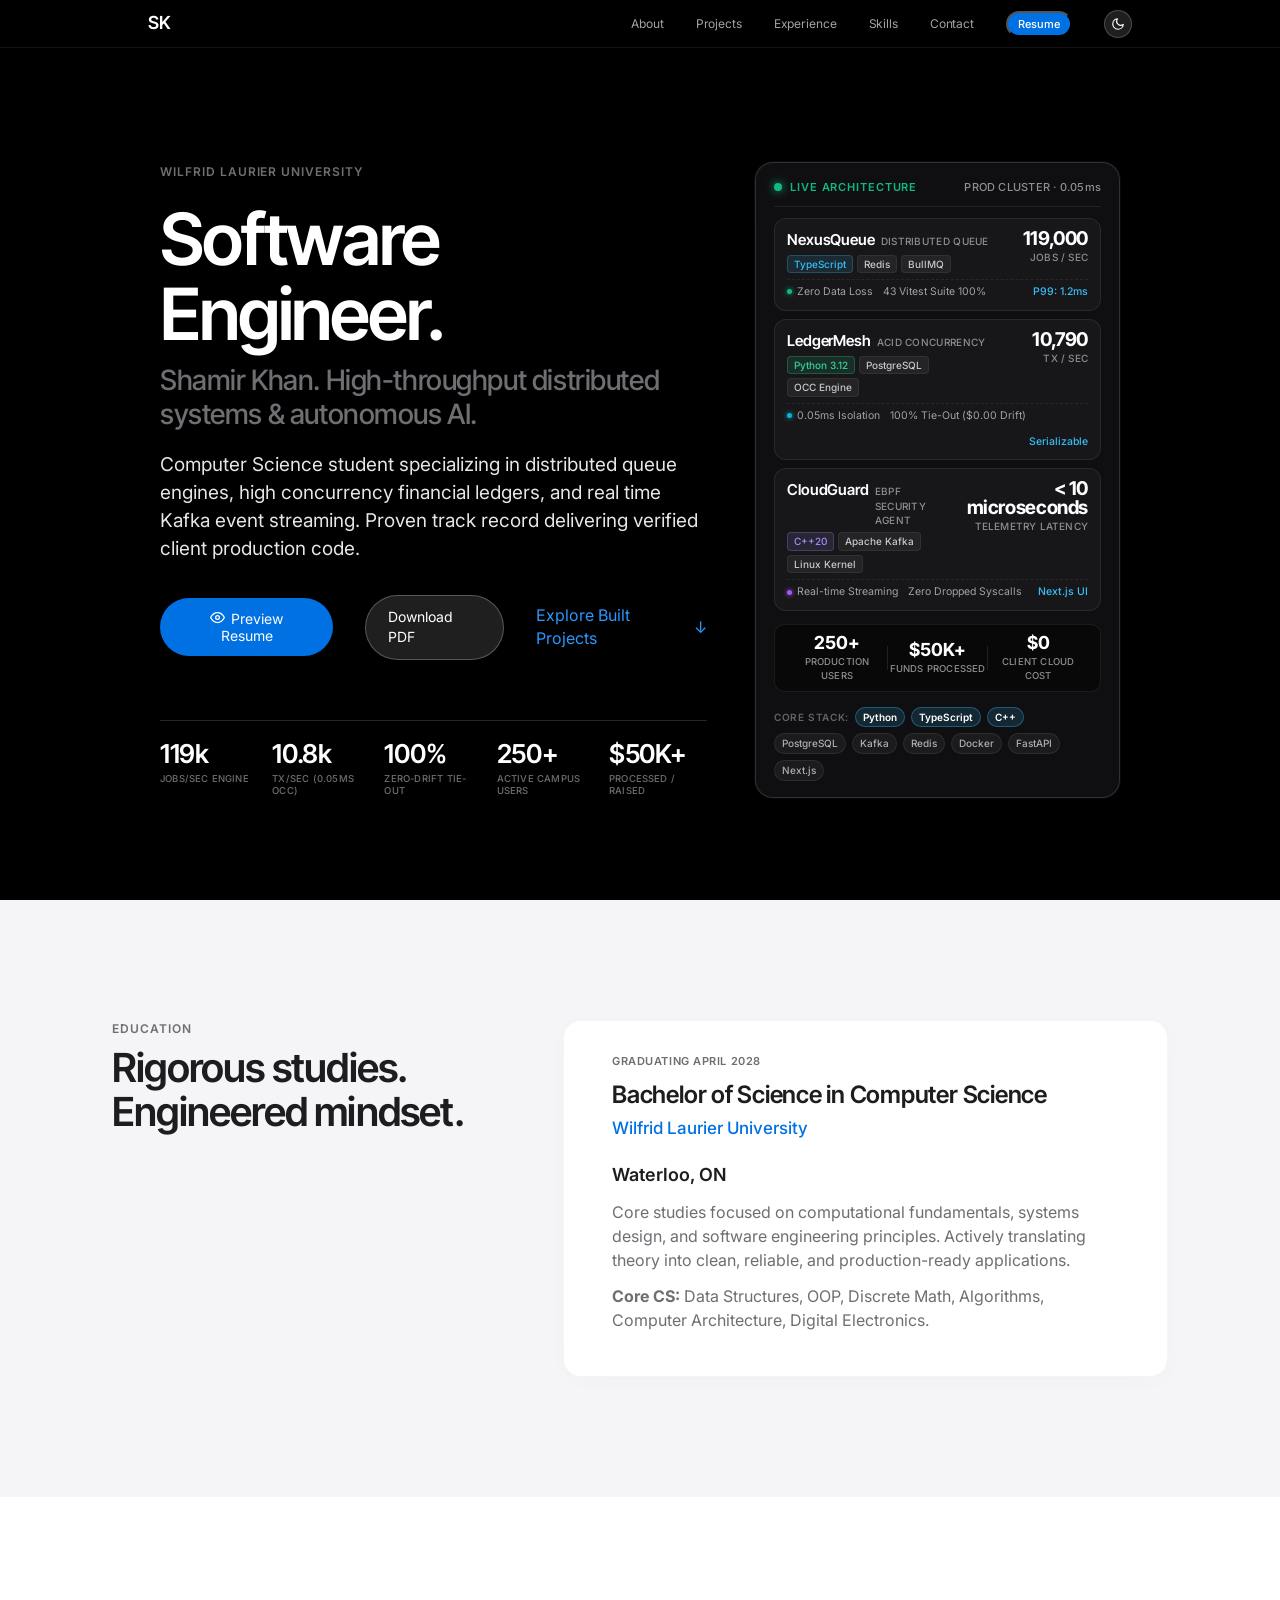
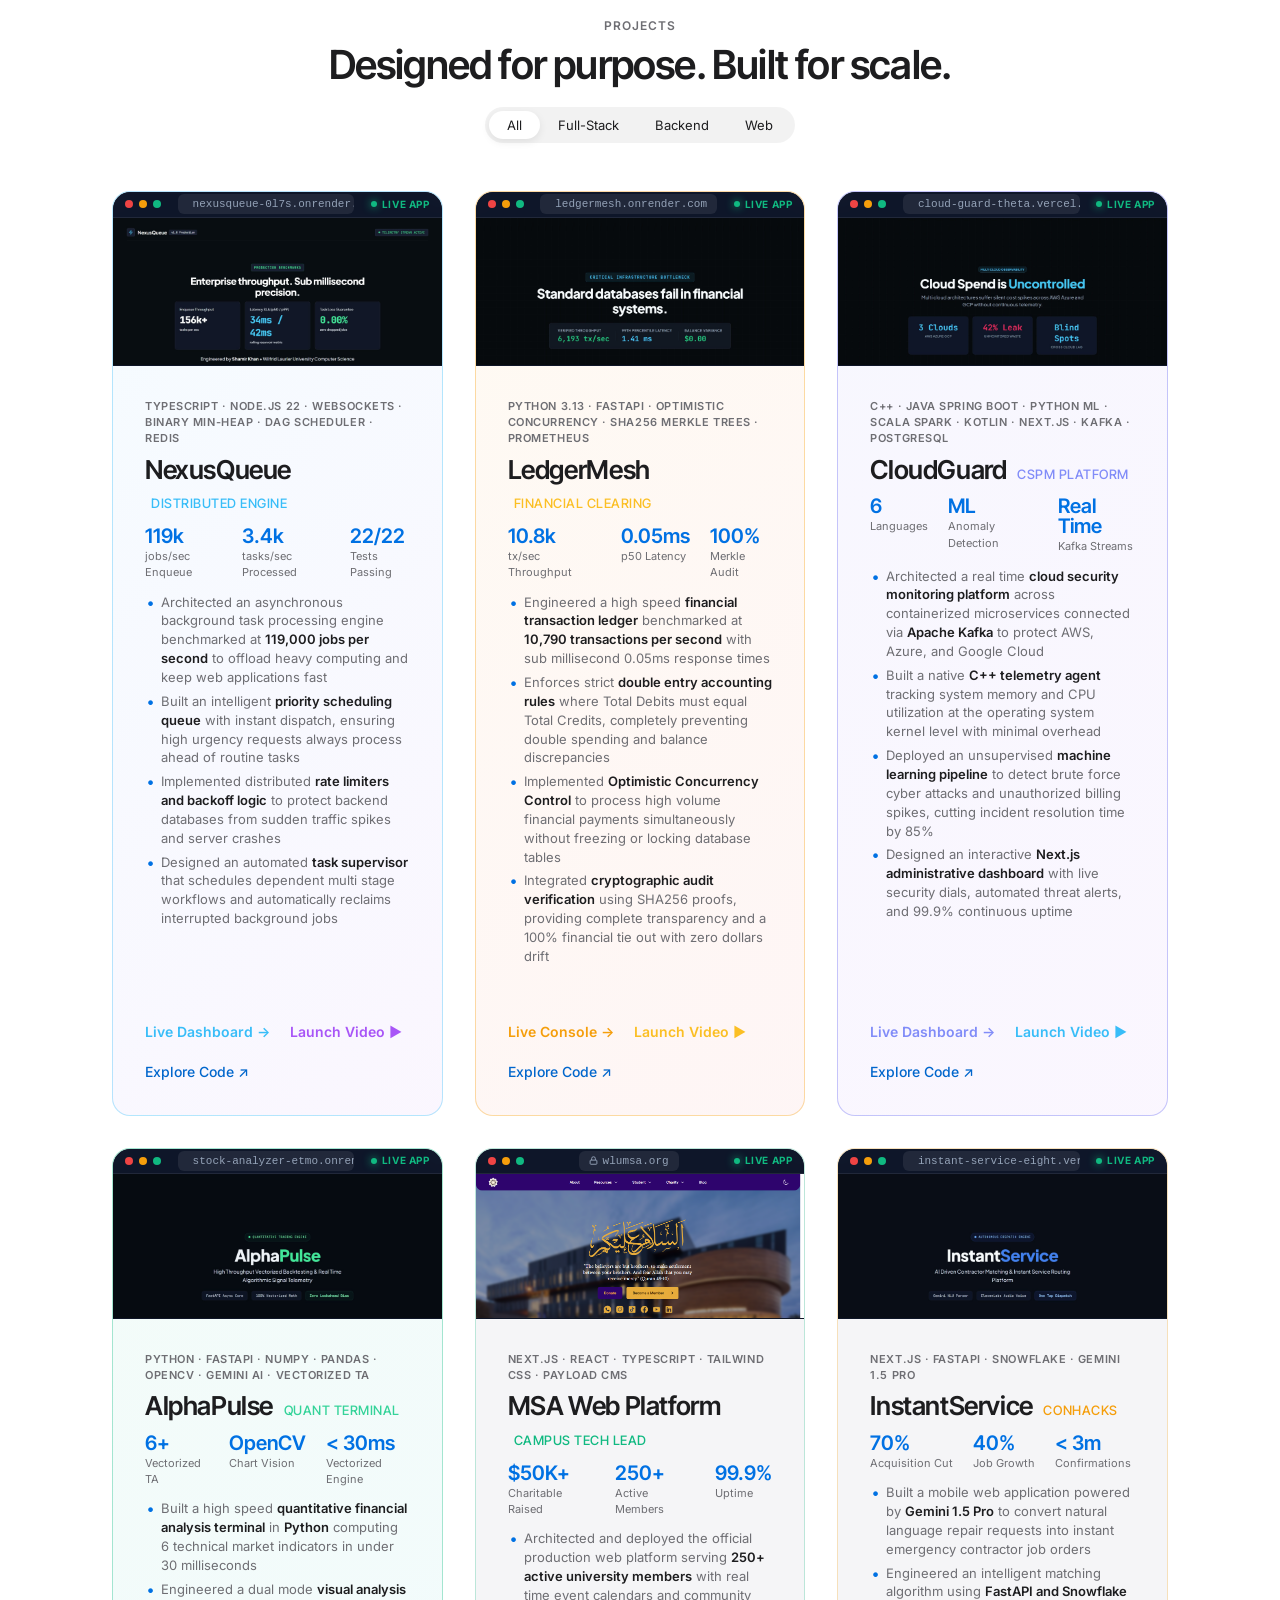
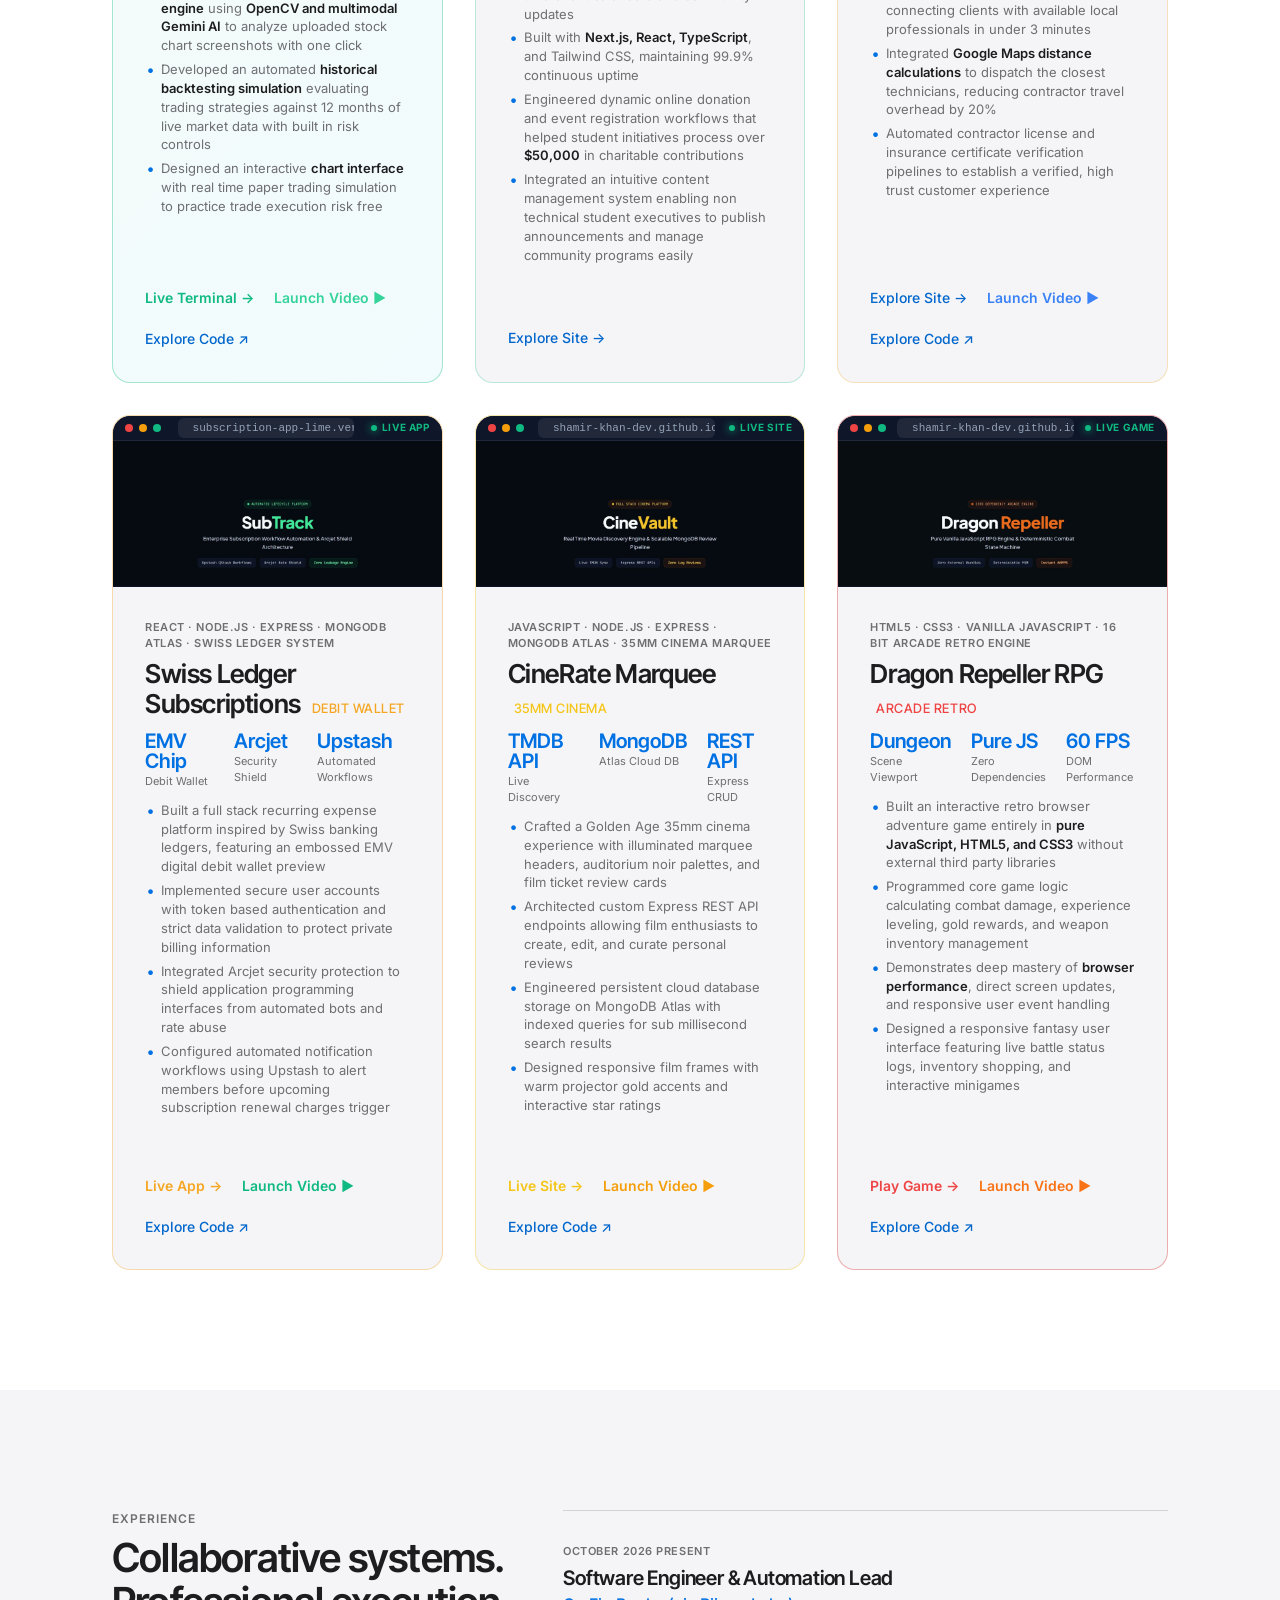
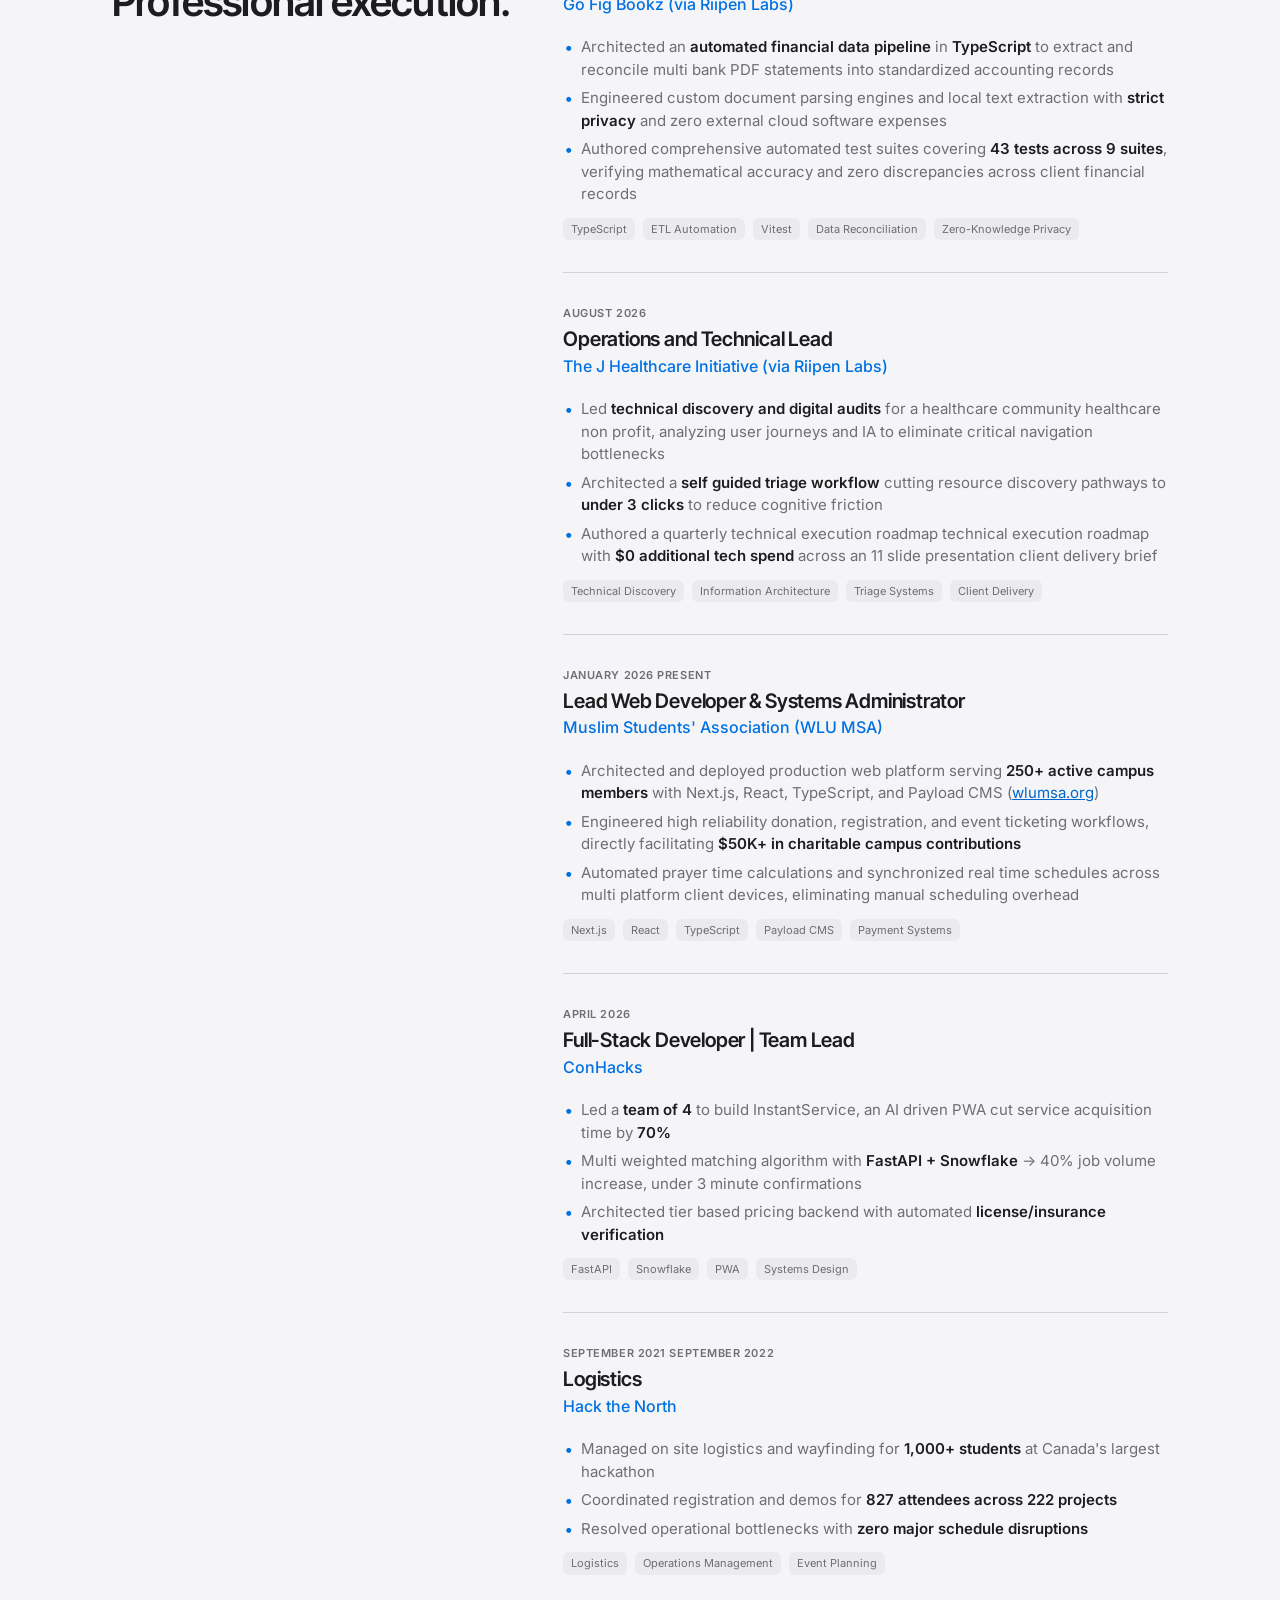
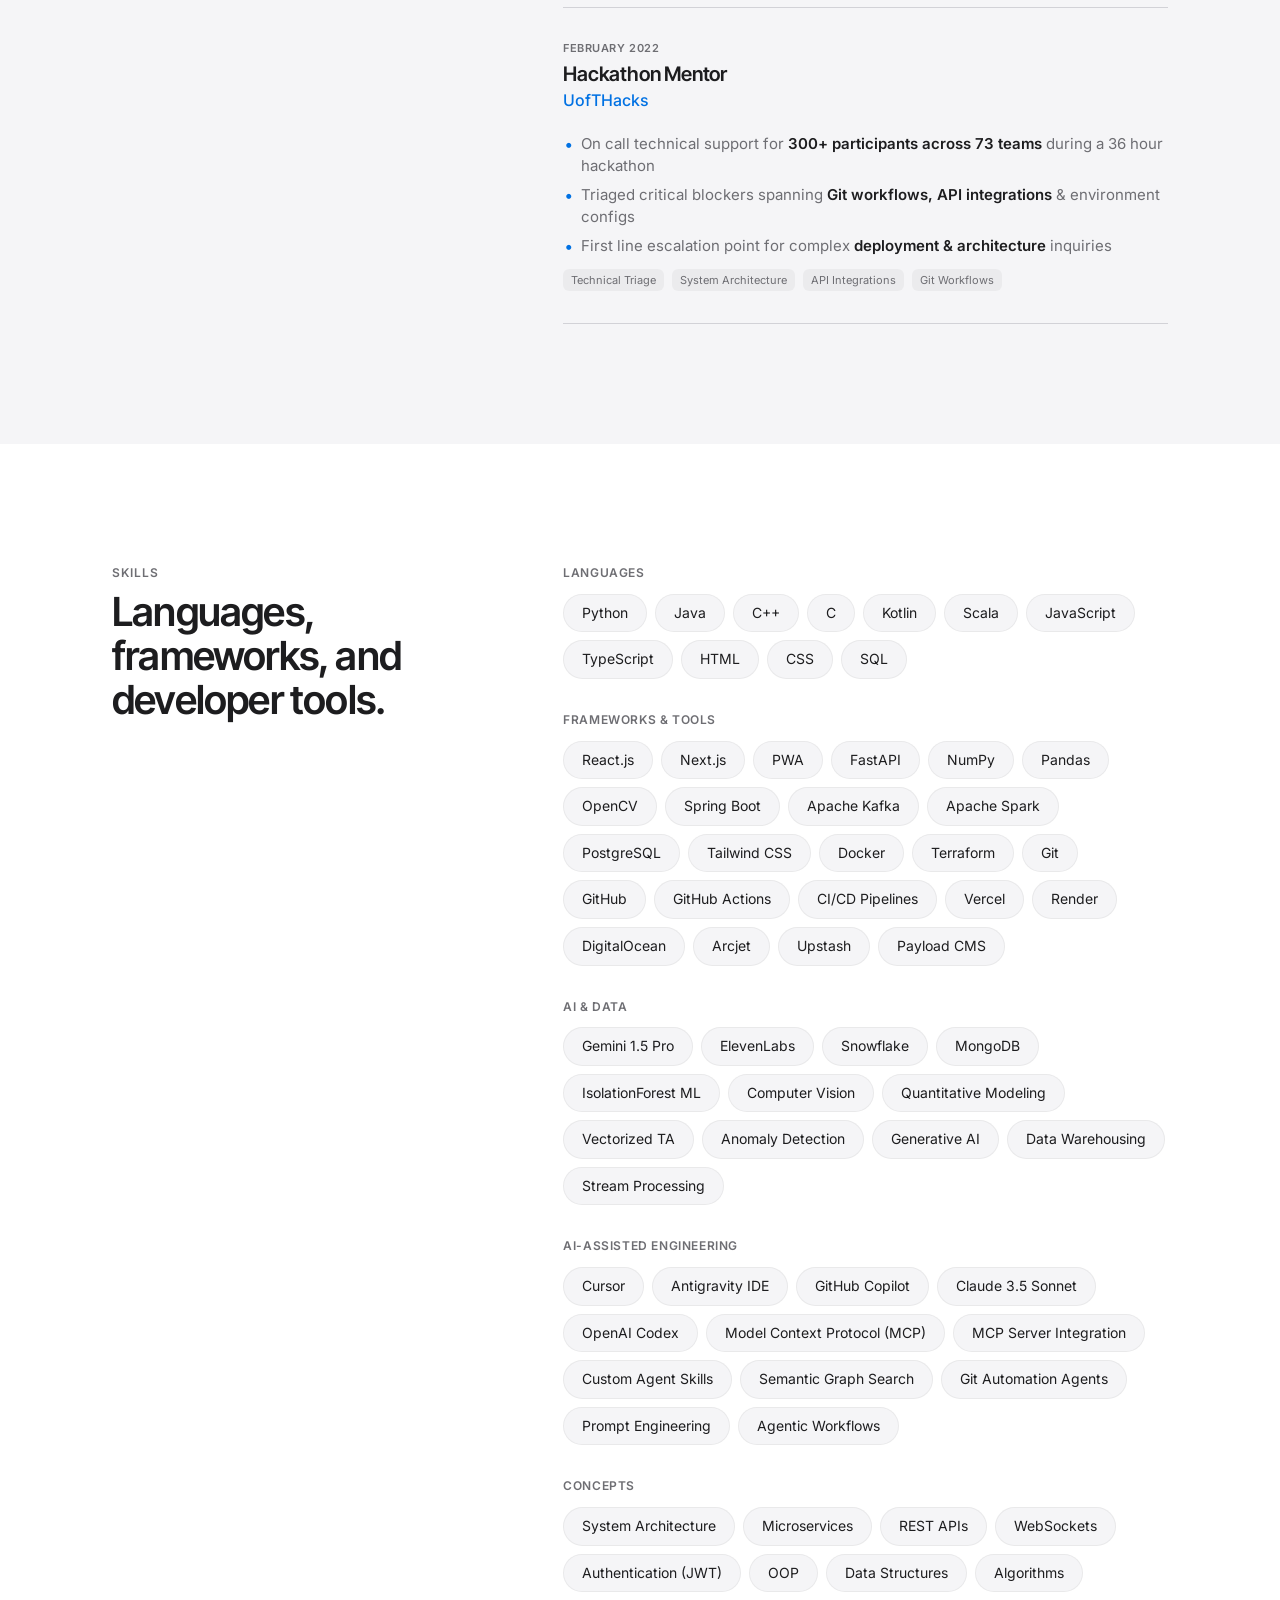
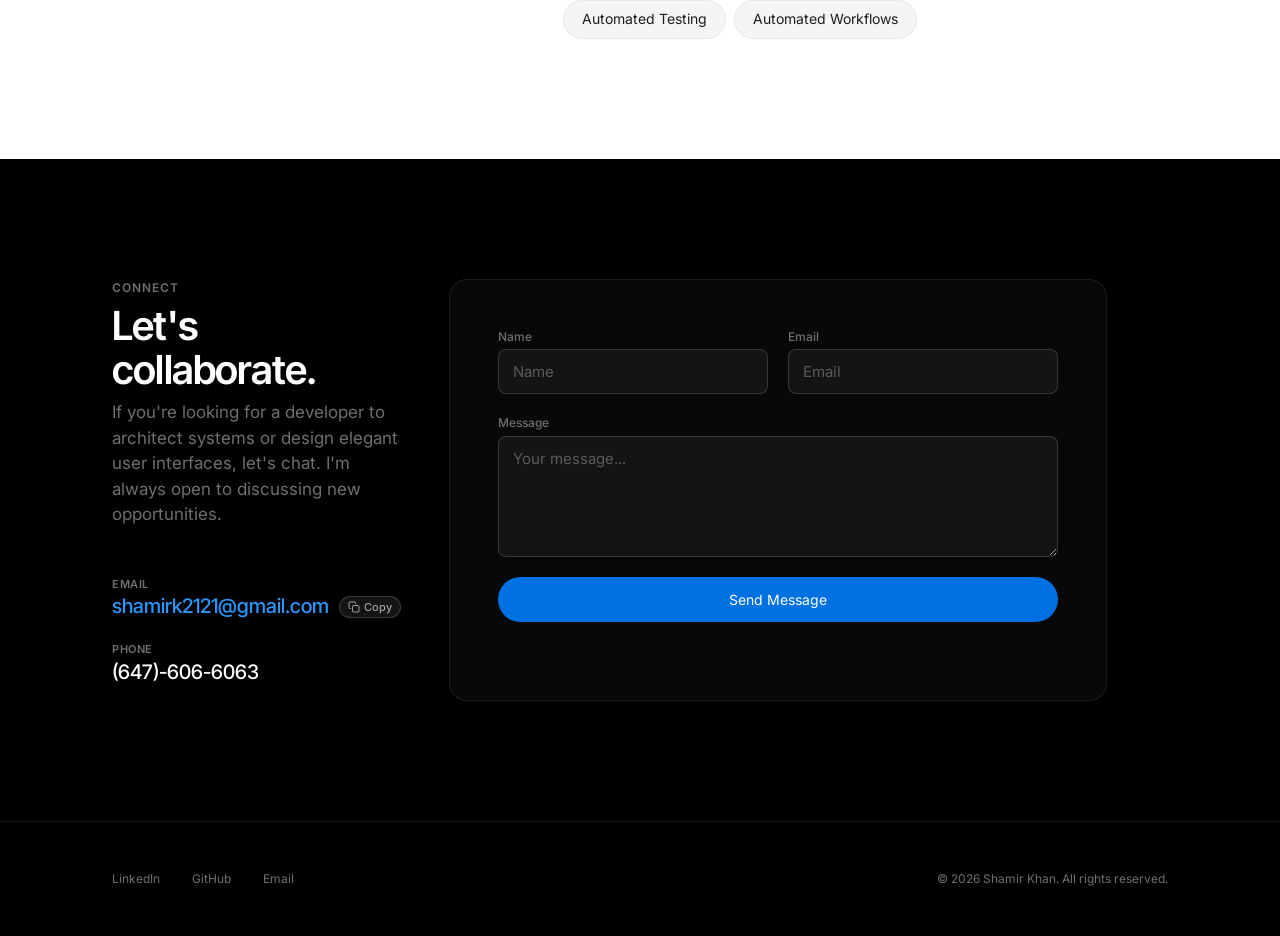
==== commit 75c4424f: "feat: unslop project cards with bespoke design systems and video embeds" ====
--- a/index.html
+++ b/index.html
@@ -486,7 +486,7 @@
                                         <span class="metric-label">Anomaly Detection</span>
                                     </div>
                                     <div class="spec-metric">
-                                        <span class="metric-value">Real-time</span>
+                                        <span class="metric-value">Real Time</span>
                                         <span class="metric-label">Kafka Streams</span>
                                     </div>
                                 </div>
@@ -690,7 +690,7 @@
                     </div>
 
                     <!-- Project Card 7: Subscription Management System -->
-                    <div class="project-card reveal" data-categories="fullstack" style="border: 1px solid rgba(139, 92, 246, 0.28);">
+                    <div class="project-card reveal" data-categories="fullstack" style="border: 1px solid rgba(245, 166, 35, 0.35);">
                         <div class="card-preview-frame">
                             <div class="preview-browser-header">
                                 <div class="browser-traffic-lights">
@@ -719,13 +719,13 @@
                         </div>
                         <div class="card-inner">
                             <div class="card-body">
-                                <span class="card-eyebrow">REACT · NODE.JS · EXPRESS · MONGODB ATLAS · ARCJET · UPSTASH</span>
-                                <h3 class="card-title">Subscription Tracker <span style="font-size:0.5em; font-weight:500; color:#8b5cf6; margin-left:6px; letter-spacing:0.04em; white-space:nowrap;">FINTECH SAAS</span></h3>
+                                <span class="card-eyebrow">REACT · NODE.JS · EXPRESS · MONGODB ATLAS · SWISS LEDGER SYSTEM</span>
+                                <h3 class="card-title">Swiss Ledger Subscriptions <span style="font-size:0.5em; font-weight:500; color:#f5a623; margin-left:6px; letter-spacing:0.04em; white-space:nowrap;">DEBIT WALLET</span></h3>
                                 
                                 <div class="card-specs" style="margin-top: 10px; margin-bottom: 12px; padding-top: 0; border-top: none;">
                                     <div class="spec-metric">
-                                        <span class="metric-value">JWT &amp; Zod</span>
-                                        <span class="metric-label">Secure Auth</span>
+                                        <span class="metric-value">EMV Chip</span>
+                                        <span class="metric-label">Debit Wallet</span>
                                     </div>
                                     <div class="spec-metric">
                                         <span class="metric-value">Arcjet</span>
@@ -738,14 +738,14 @@
                                 </div>
 
                                 <ul class="card-bullets">
-                                    <li>Built a full stack web platform using <strong>Node.js, Express</strong>, and <strong>MongoDB Atlas</strong> helping users track recurring monthly subscription expenses in one dashboard</li>
-                                    <li>Implemented secure user accounts with <strong>token based authentication</strong> and strict data validation to protect private billing information</li>
-                                    <li>Integrated <strong>Arcjet security protection</strong> to shield application programming interfaces from automated bots and rate abuse</li>
-                                    <li>Configured automated email notification workflows using <strong>Upstash</strong> to alert users before upcoming subscription renewal charges hit their credit cards</li>
+                                    <li>Built a full stack recurring expense platform inspired by Swiss banking ledgers, featuring an embossed EMV digital debit wallet preview</li>
+                                    <li>Implemented secure user accounts with token based authentication and strict data validation to protect private billing information</li>
+                                    <li>Integrated Arcjet security protection to shield application programming interfaces from automated bots and rate abuse</li>
+                                    <li>Configured automated notification workflows using Upstash to alert members before upcoming subscription renewal charges trigger</li>
                                 </ul>
                             </div>
                             <div class="card-action" style="display: flex; gap: 20px; align-items: center; flex-wrap: wrap;">
-                                <a href="https://subscription-app-lime.vercel.app/" target="_blank" rel="noopener" class="card-text-link" style="color: #8b5cf6; font-weight: 600;">Live App <span class="arrow">→</span></a>
+                                <a href="https://subscription-app-lime.vercel.app/" target="_blank" rel="noopener" class="card-text-link" style="color: #f5a623; font-weight: 600;">Live App <span class="arrow">→</span></a>
                                 <a href="assets/subscription_demo.mp4" target="_blank" rel="noopener" class="card-text-link" style="color: #10b981; font-weight: 600;">Launch Video <span class="arrow">▶</span></a>
                                 <a href="https://github.com/shamir-khan-dev/Subscription-management-system" target="_blank" rel="noopener" class="card-text-link">Explore Code <span class="arrow">↗</span></a>
                             </div>
@@ -753,7 +753,7 @@
                     </div>
 
                     <!-- Project Card 8: Movie Review Website -->
-                    <div class="project-card reveal" data-categories="fullstack web" style="border: 1px solid rgba(14, 165, 233, 0.28);">
+                    <div class="project-card reveal" data-categories="fullstack web" style="border: 1px solid rgba(245, 197, 24, 0.35);">
                         <div class="card-preview-frame">
                             <div class="preview-browser-header">
                                 <div class="browser-traffic-lights">
@@ -782,8 +782,8 @@
                         </div>
                         <div class="card-inner">
                             <div class="card-body">
-                                <span class="card-eyebrow">JAVASCRIPT · NODE.JS · EXPRESS · MONGODB ATLAS · TMDB API</span>
-                                <h3 class="card-title">Movie Review Platform <span style="font-size:0.5em; font-weight:500; color:#0ea5e9; margin-left:6px; letter-spacing:0.04em; white-space:nowrap;">FULL-STACK WEB</span></h3>
+                                <span class="card-eyebrow">JAVASCRIPT · NODE.JS · EXPRESS · MONGODB ATLAS · 35MM CINEMA MARQUEE</span>
+                                <h3 class="card-title">CineRate Marquee <span style="font-size:0.5em; font-weight:500; color:#f5c518; margin-left:6px; letter-spacing:0.04em; white-space:nowrap;">35MM CINEMA</span></h3>
                                 
                                 <div class="card-specs" style="margin-top: 10px; margin-bottom: 12px; padding-top: 0; border-top: none;">
                                     <div class="spec-metric">
@@ -801,14 +801,14 @@
                                 </div>
 
                                 <ul class="card-bullets">
-                                    <li>Built a cinema discovery platform connecting to the <strong>TMDB API</strong> to display live trending releases, ratings, and trailers</li>
-                                    <li>Architected custom <strong>Express REST API</strong> endpoints allowing users to easily create, edit, and manage their personal movie reviews</li>
-                                    <li>Engineered persistent cloud database storage on <strong>MongoDB Atlas</strong> with indexed queries for fast movie search results</li>
-                                    <li>Designed a responsive modern user interface featuring instant search, detailed movie overviews, and interactive rating stars</li>
+                                    <li>Crafted a Golden Age 35mm cinema experience with illuminated marquee headers, auditorium noir palettes, and film ticket review cards</li>
+                                    <li>Architected custom Express REST API endpoints allowing film enthusiasts to create, edit, and curate personal reviews</li>
+                                    <li>Engineered persistent cloud database storage on MongoDB Atlas with indexed queries for sub millisecond search results</li>
+                                    <li>Designed responsive film frames with warm projector gold accents and interactive star ratings</li>
                                 </ul>
                             </div>
                             <div class="card-action" style="display: flex; gap: 20px; align-items: center; flex-wrap: wrap;">
-                                <a href="https://shamir-khan-dev.github.io/movie-reviews-website/" target="_blank" rel="noopener" class="card-text-link" style="color: #0ea5e9; font-weight: 600;">Live Site <span class="arrow">→</span></a>
+                                <a href="https://shamir-khan-dev.github.io/movie-reviews-website/" target="_blank" rel="noopener" class="card-text-link" style="color: #f5c518; font-weight: 600;">Live Site <span class="arrow">→</span></a>
                                 <a href="assets/moviereview_demo.mp4" target="_blank" rel="noopener" class="card-text-link" style="color: #f59e0b; font-weight: 600;">Launch Video <span class="arrow">▶</span></a>
                                 <a href="https://github.com/shamir-khan-dev/movie-reviews-website" target="_blank" rel="noopener" class="card-text-link">Explore Code <span class="arrow">↗</span></a>
                             </div>
@@ -816,7 +816,7 @@
                     </div>
 
                     <!-- Project Card 9: Dragon Repeller RPG -->
-                    <div class="project-card reveal" data-categories="web" style="border: 1px solid rgba(239, 68, 68, 0.28);">
+                    <div class="project-card reveal" data-categories="web" style="border: 1px solid rgba(220, 38, 38, 0.35);">
                         <div class="card-preview-frame">
                             <div class="preview-browser-header">
                                 <div class="browser-traffic-lights">
@@ -845,13 +845,13 @@
                         </div>
                         <div class="card-inner">
                             <div class="card-body">
-                                <span class="card-eyebrow">HTML5 · CSS3 · VANILLA JAVASCRIPT · ZERO DEPENDENCIES</span>
-                                <h3 class="card-title">Dragon Repeller RPG <span style="font-size:0.5em; font-weight:500; color:#ef4444; margin-left:6px; letter-spacing:0.04em; white-space:nowrap;">GAME ENGINE</span></h3>
+                                <span class="card-eyebrow">HTML5 · CSS3 · VANILLA JAVASCRIPT · 16 BIT ARCADE RETRO ENGINE</span>
+                                <h3 class="card-title">Dragon Repeller RPG <span style="font-size:0.5em; font-weight:500; color:#ef4444; margin-left:6px; letter-spacing:0.04em; white-space:nowrap;">ARCADE RETRO</span></h3>
                                 
                                 <div class="card-specs" style="margin-top: 10px; margin-bottom: 12px; padding-top: 0; border-top: none;">
                                     <div class="spec-metric">
-                                        <span class="metric-value">State-Driven</span>
-                                        <span class="metric-label">Game Engine</span>
+                                        <span class="metric-value">Dungeon</span>
+                                        <span class="metric-label">Scene Viewport</span>
                                     </div>
                                     <div class="spec-metric">
                                         <span class="metric-value">Pure JS</span>
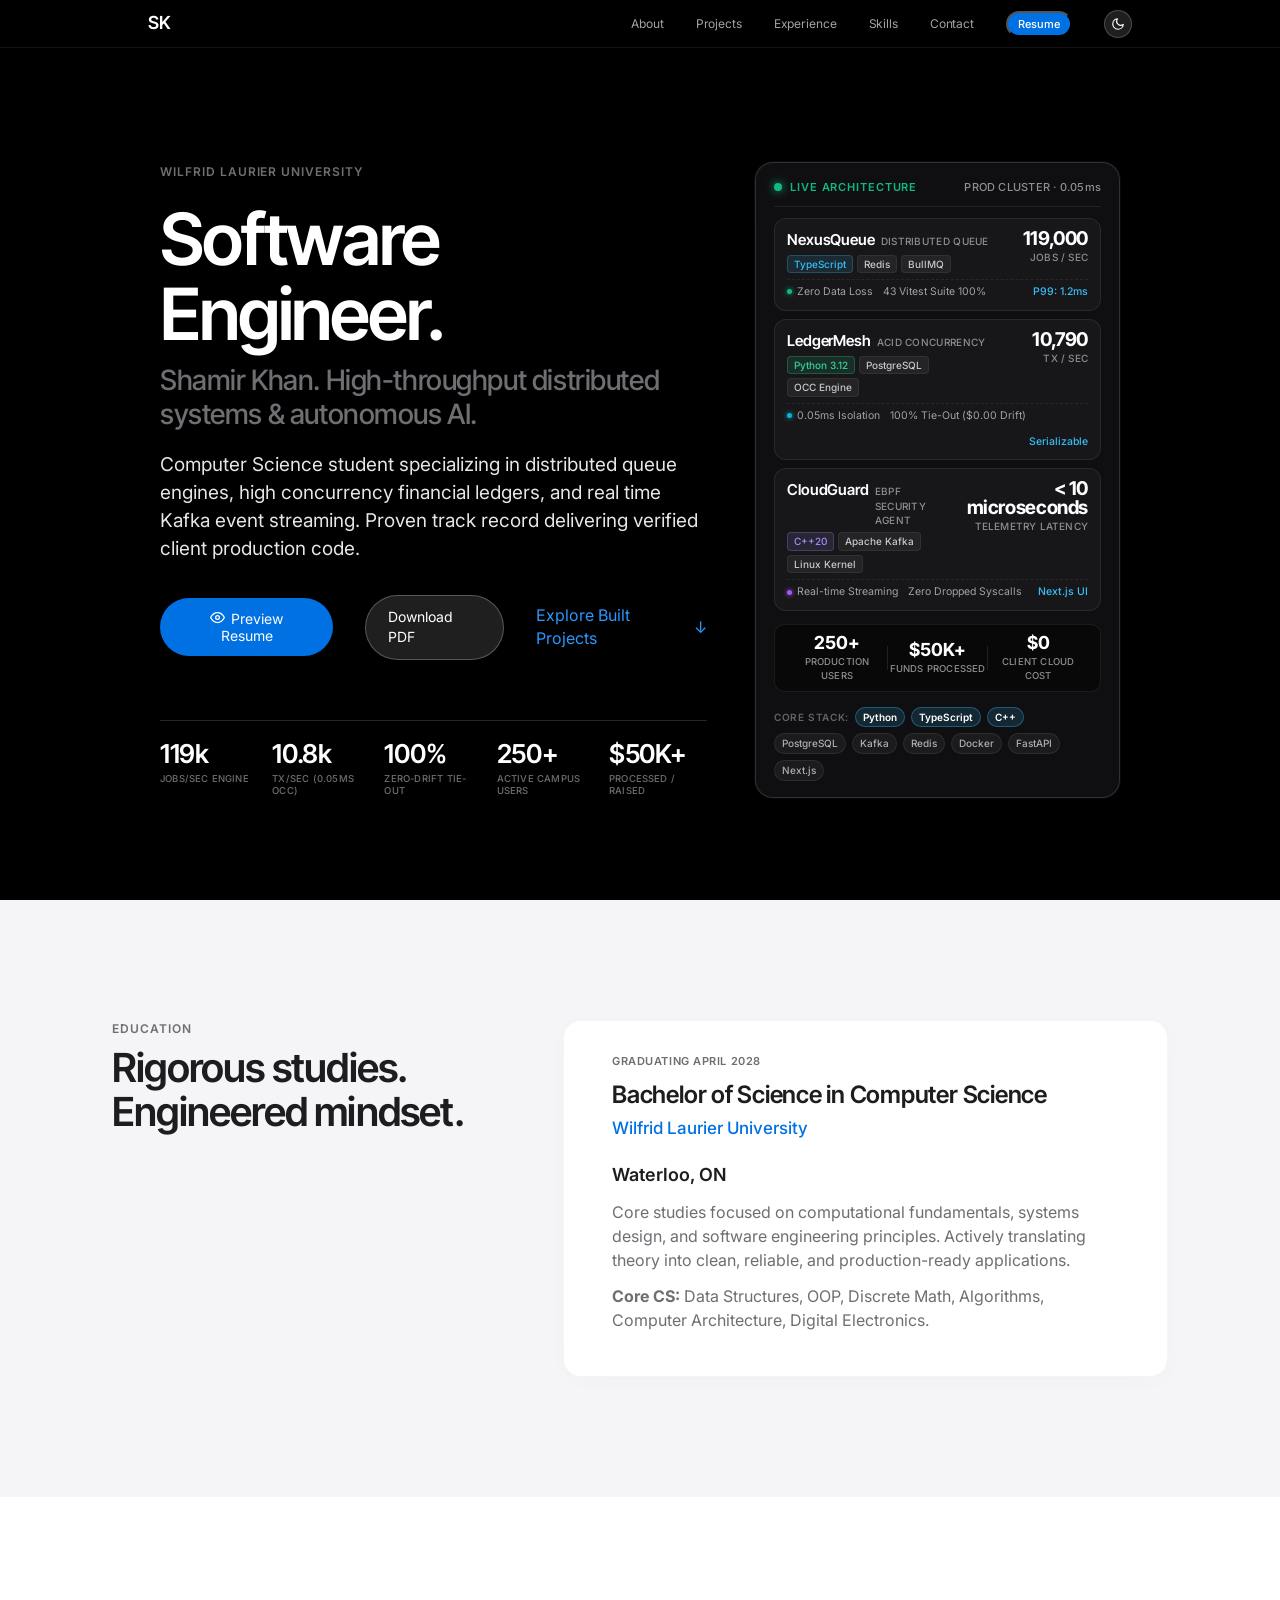
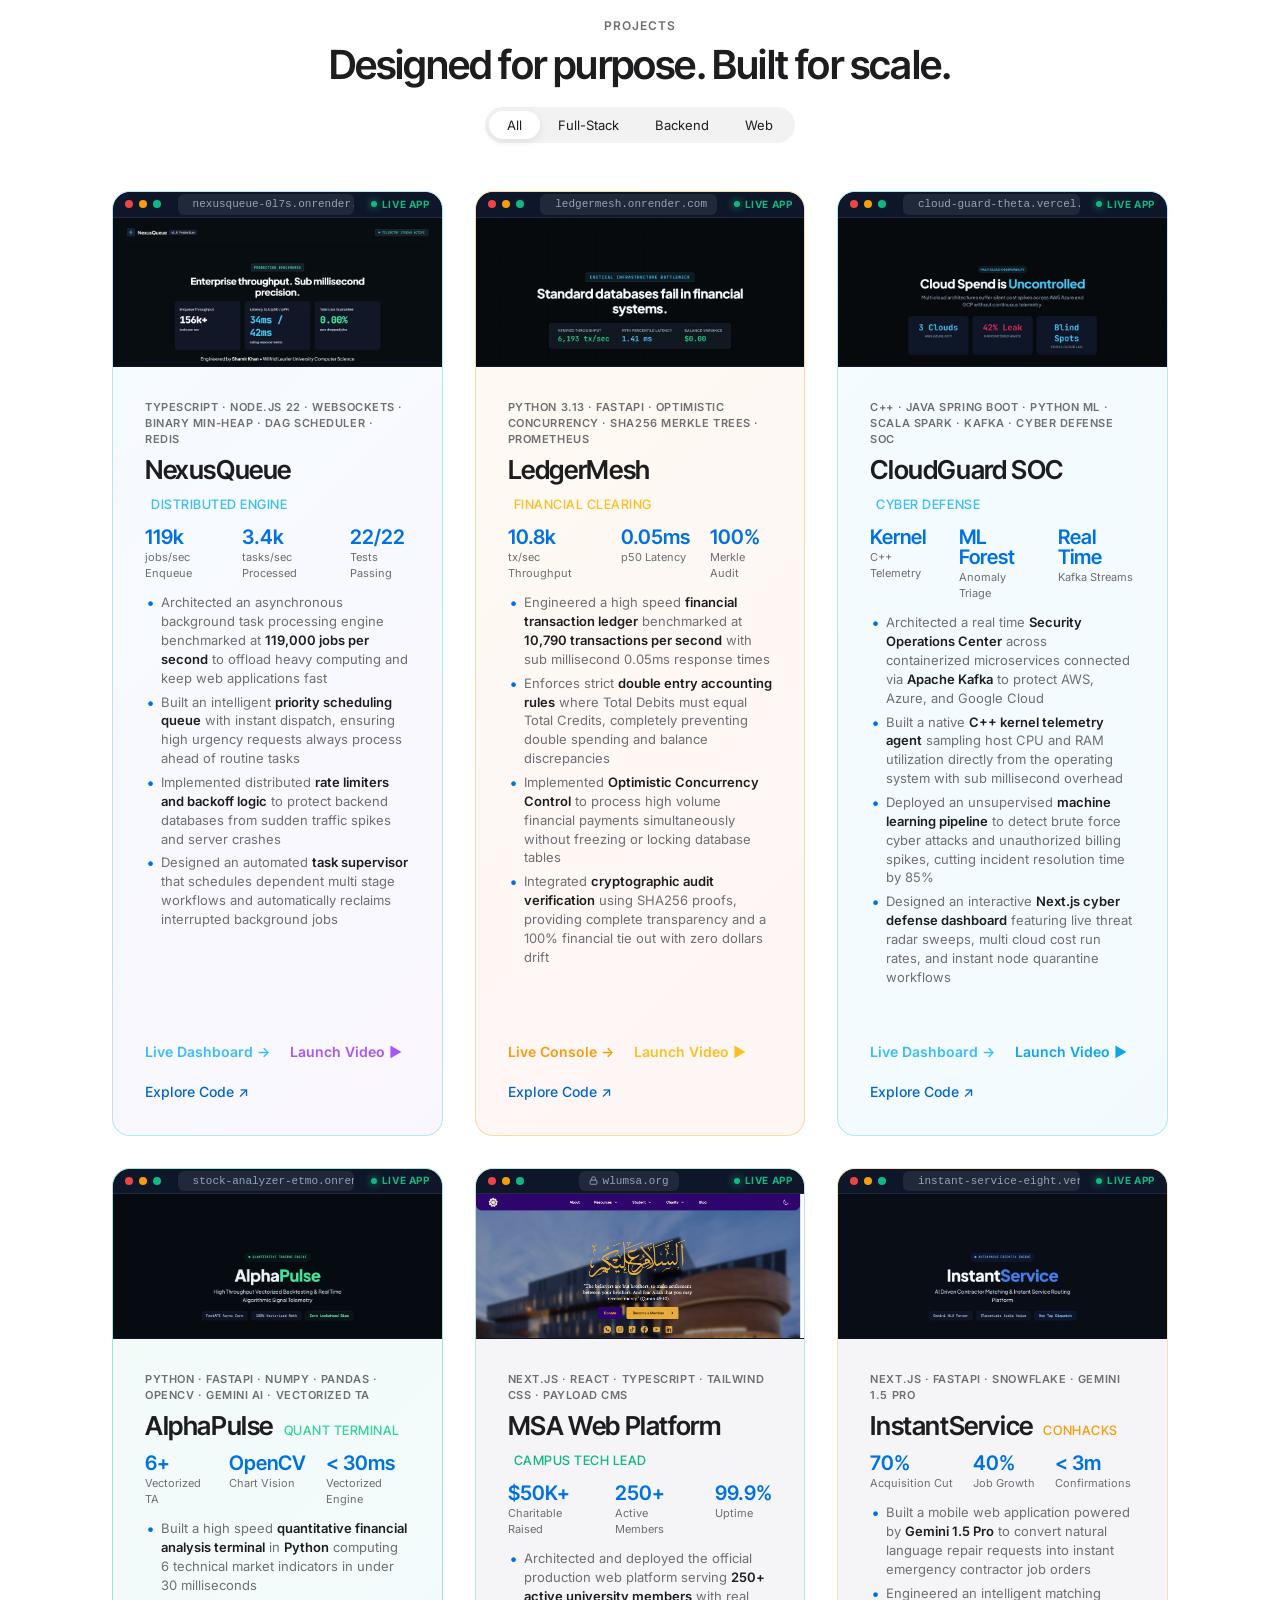
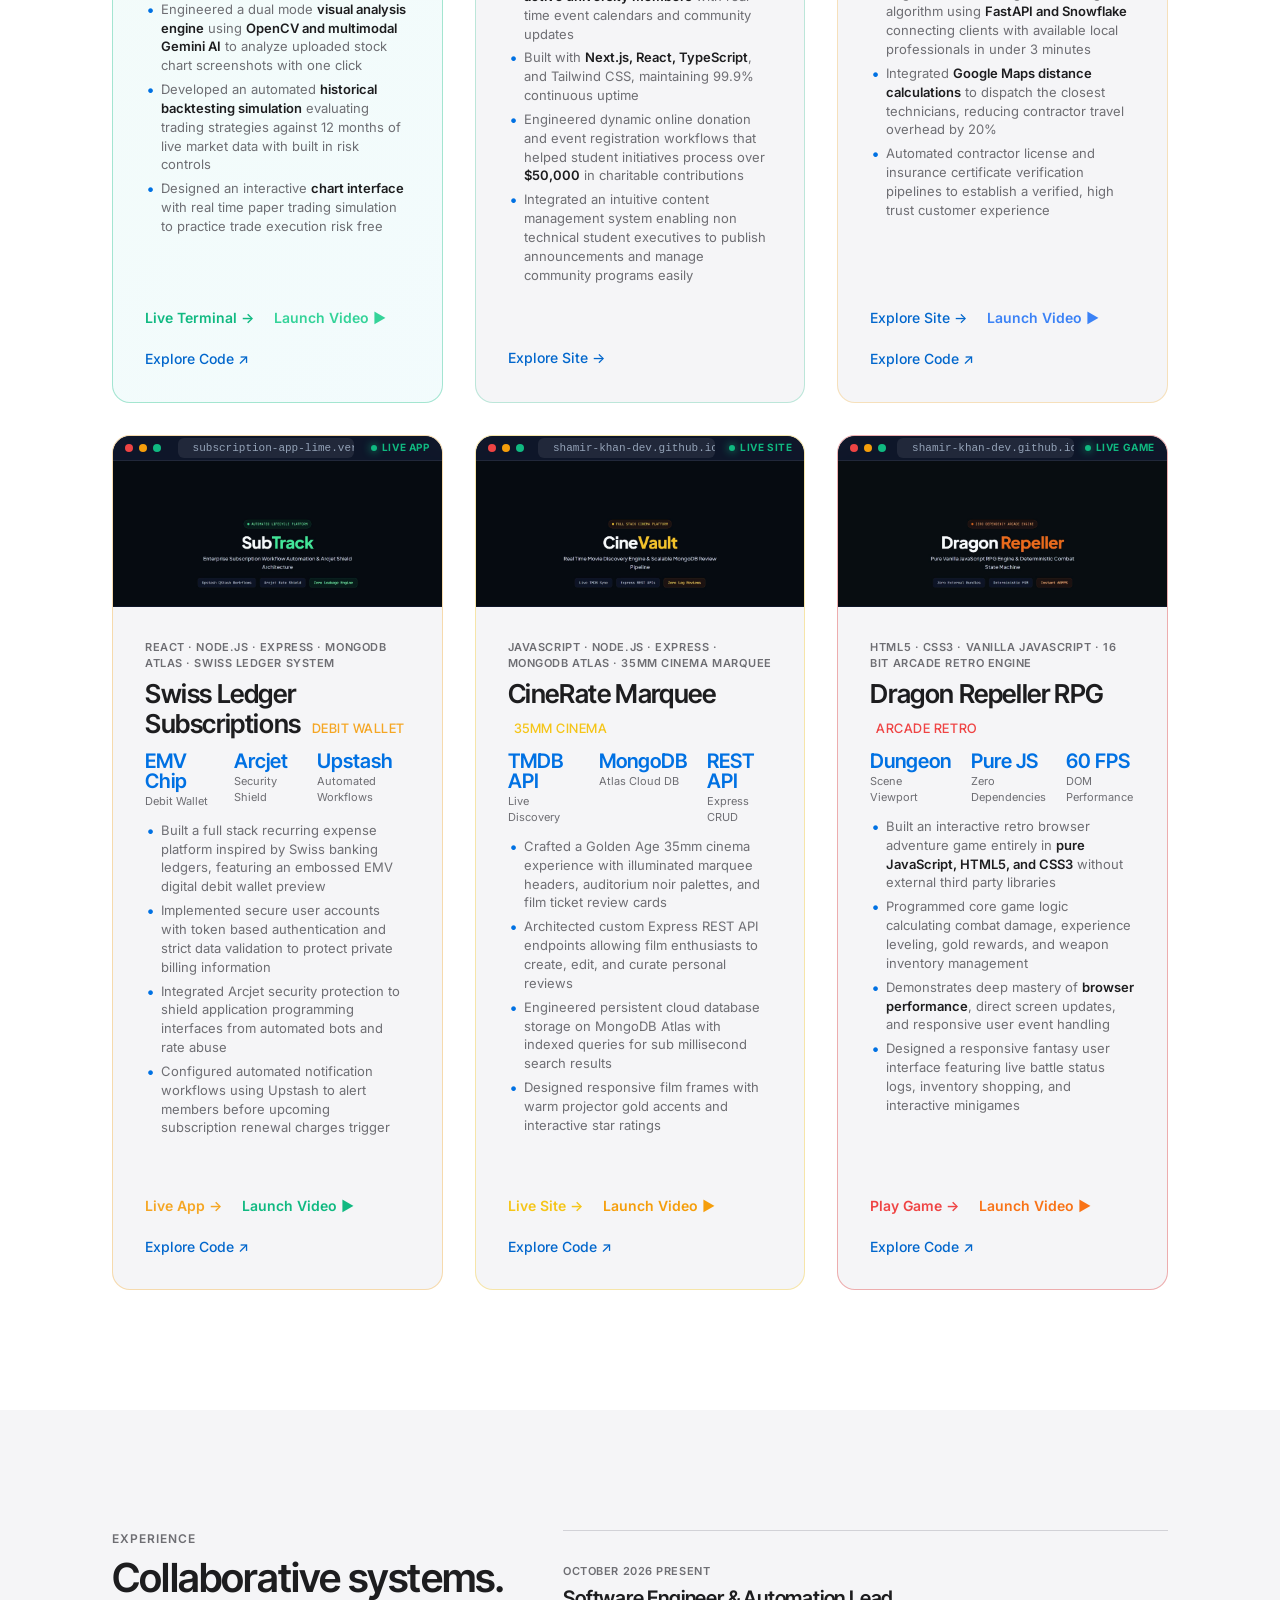
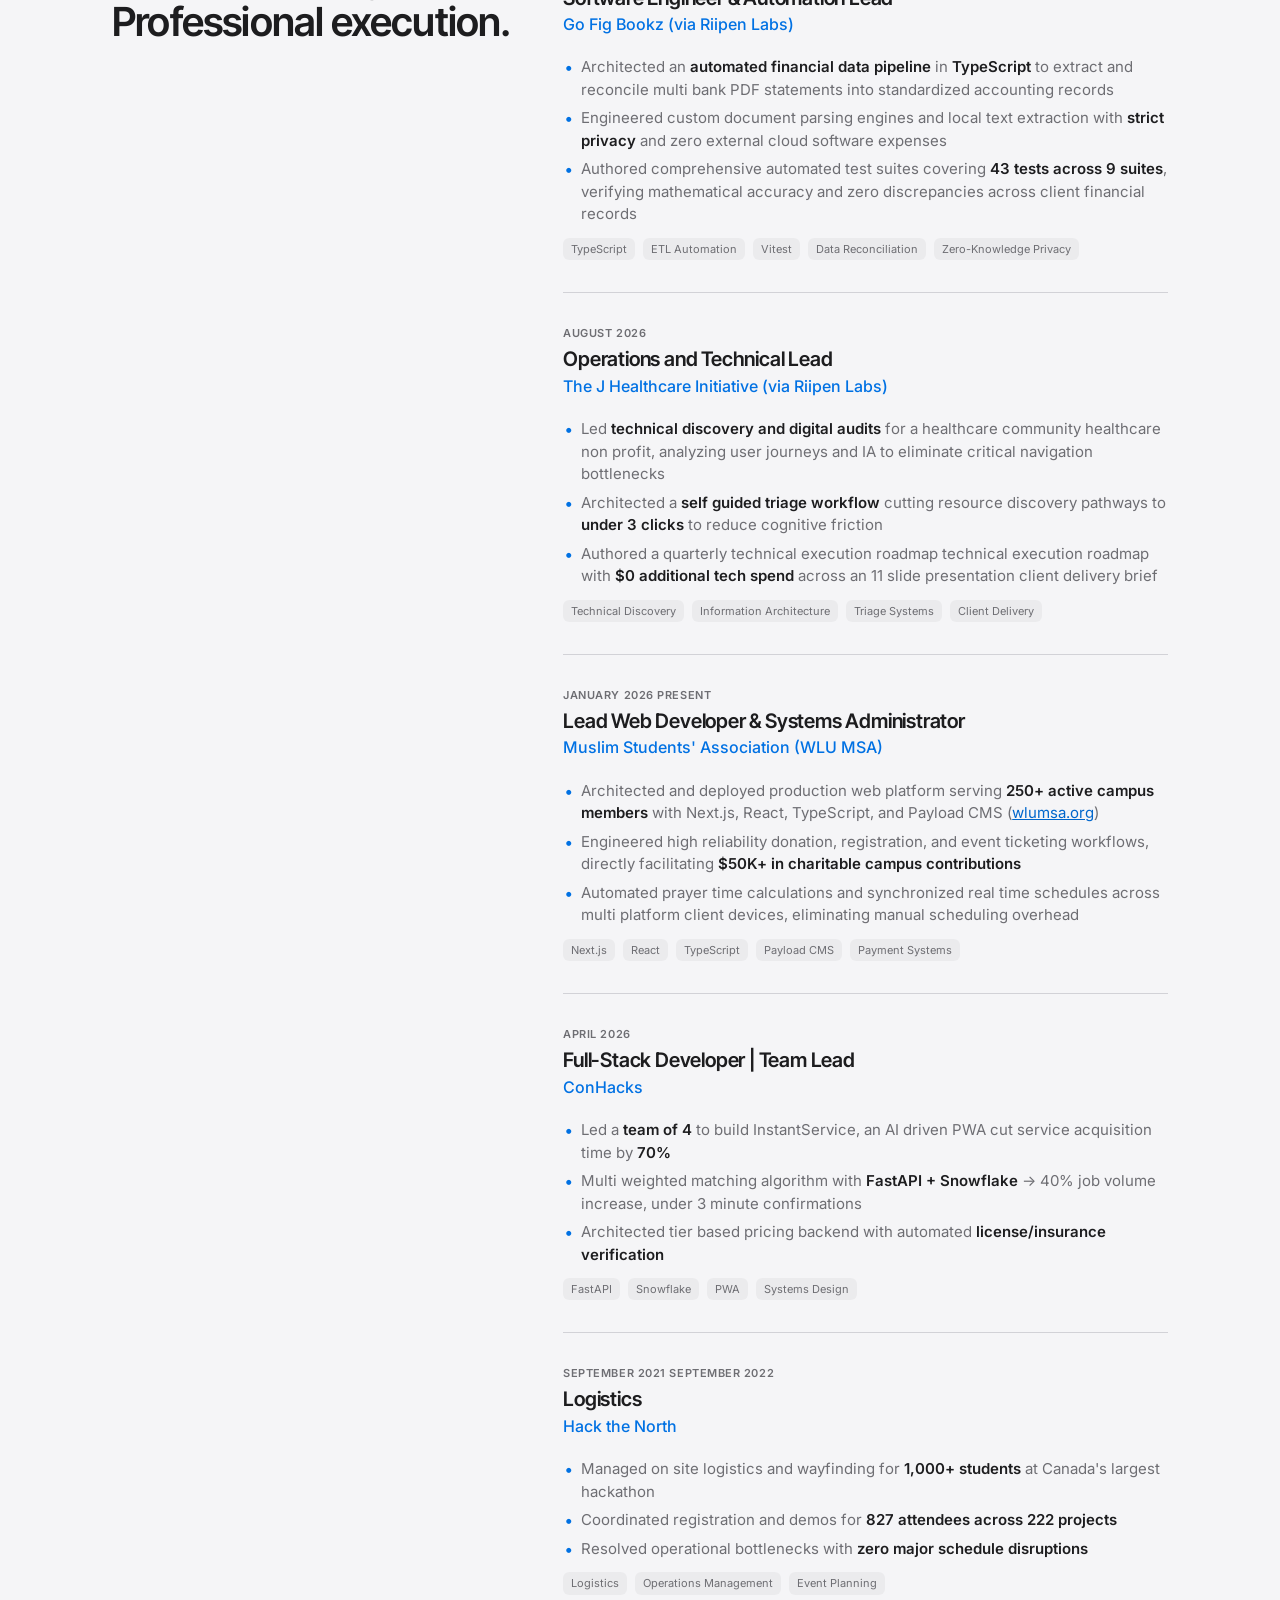
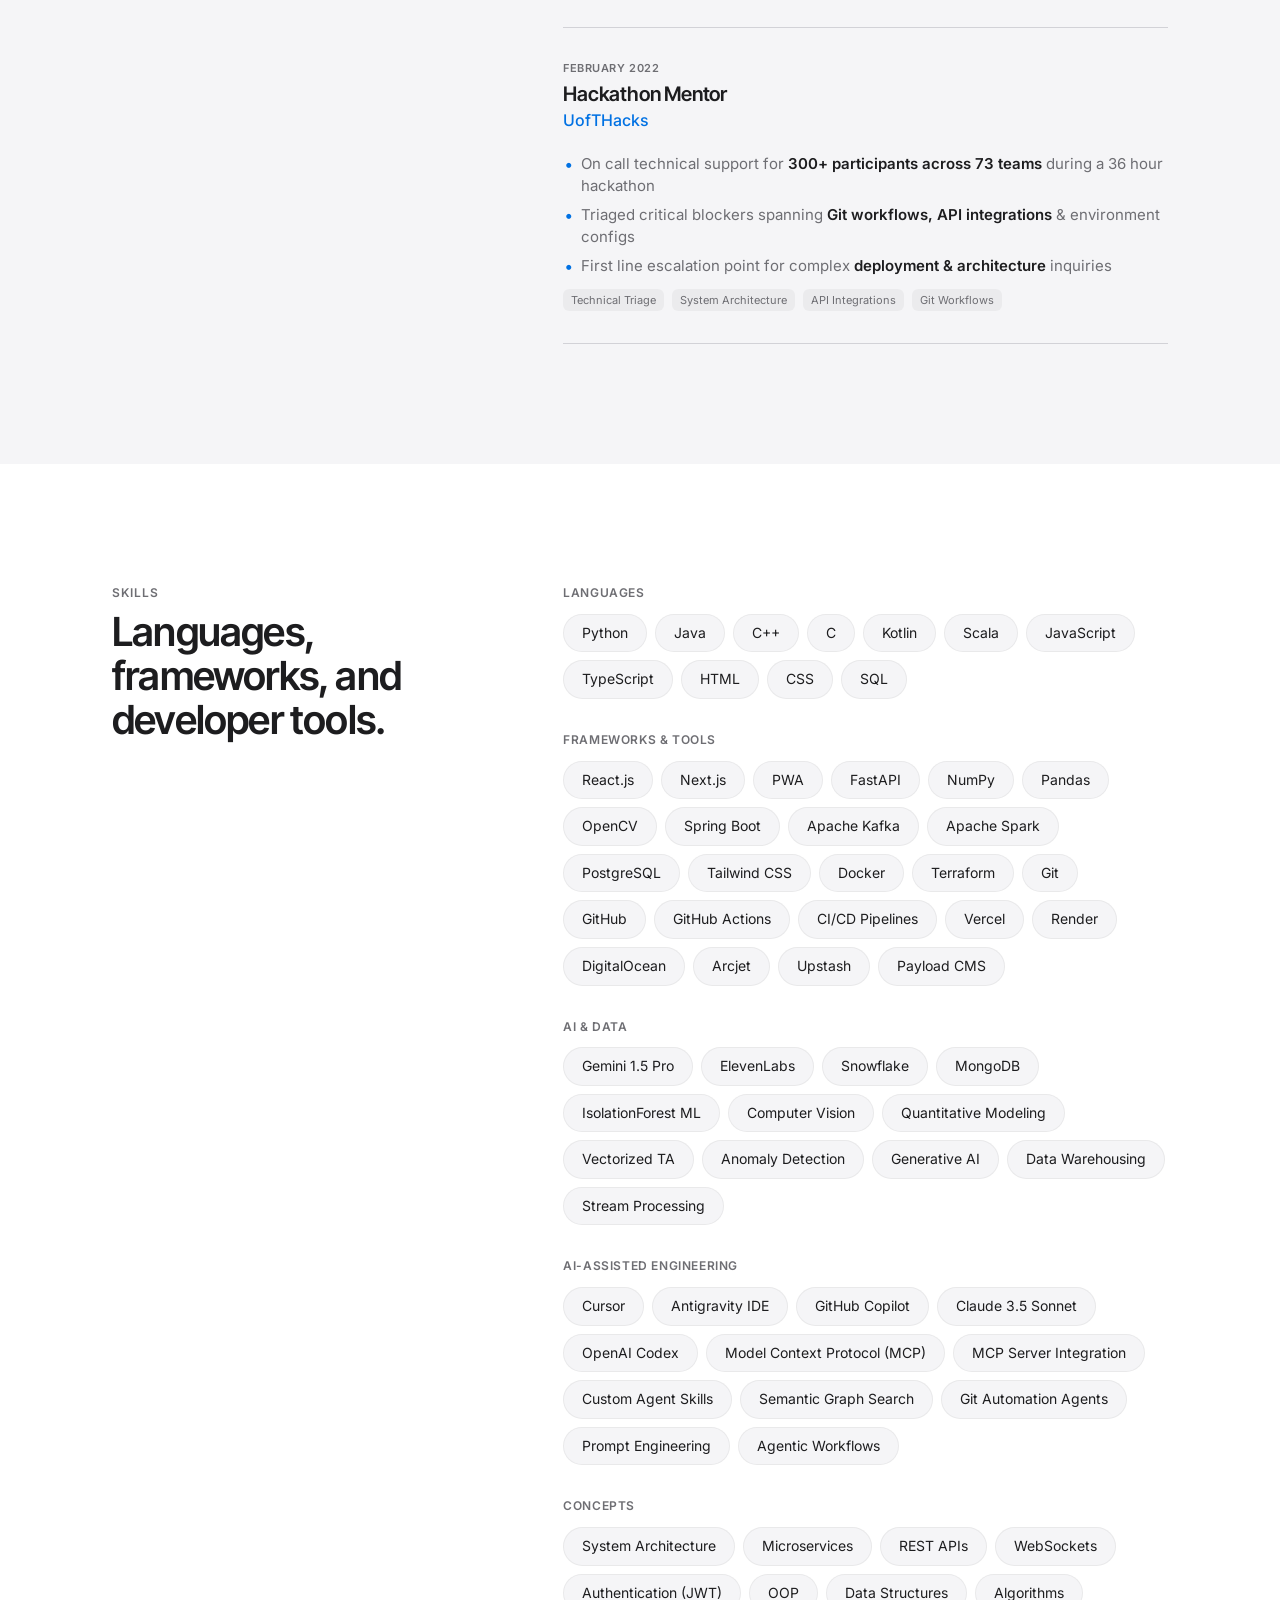
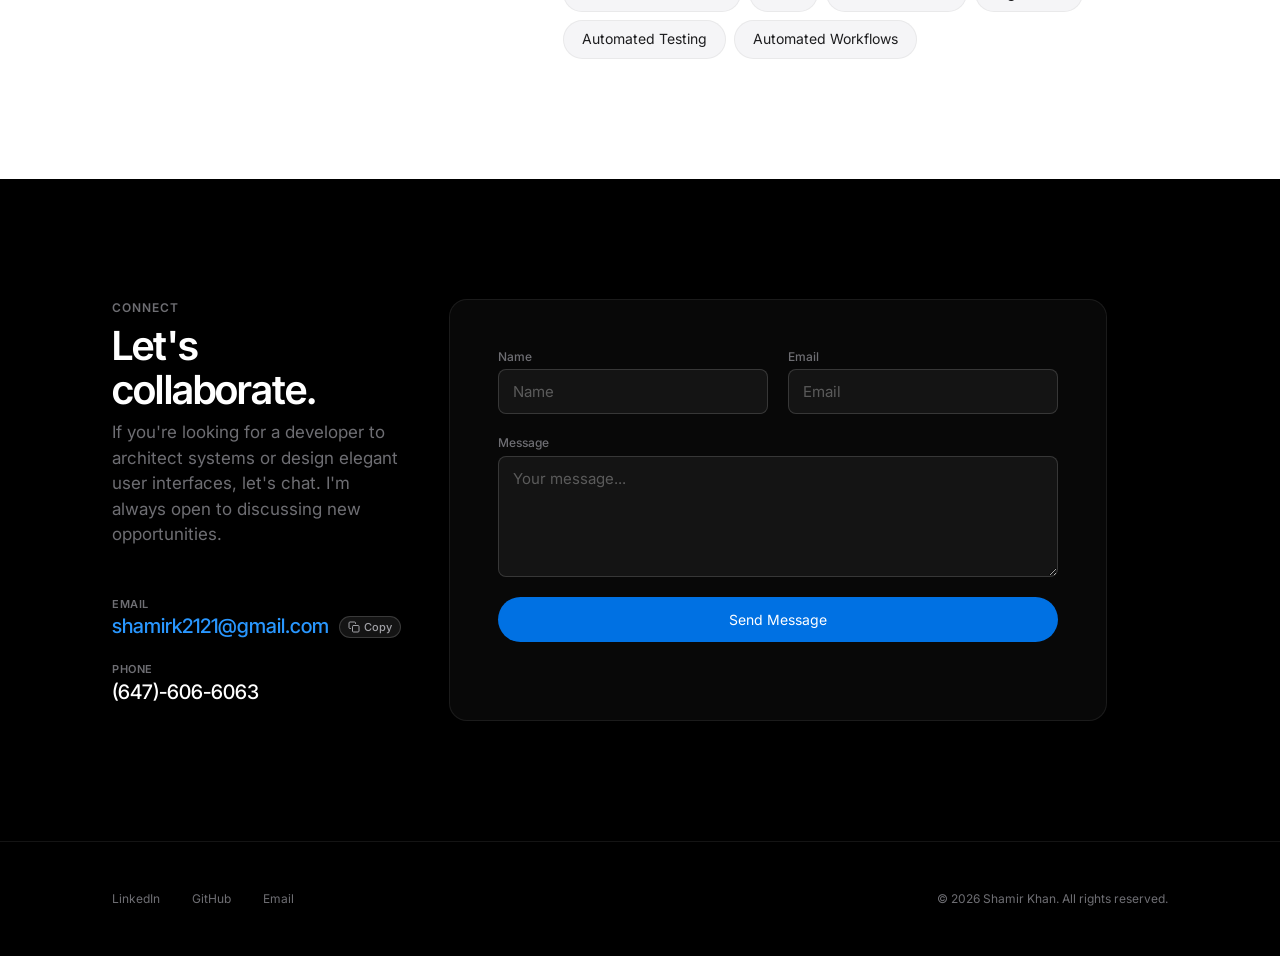
==== commit 2e81ea18: "feat: unslop cloudguard card with cyber defense soc styling" ====
--- a/index.html
+++ b/index.html
@@ -444,7 +444,7 @@
                     </div>
 
                     <!-- Project Card 3: CloudGuard   FEATURED CSPM -->
-                    <div class="project-card reveal" data-categories="fullstack backend" style="border: 1px solid rgba(99,102,241,0.35); background: linear-gradient(135deg, rgba(99,102,241,0.05) 0%, rgba(168,85,247,0.05) 100%);">
+                    <div class="project-card reveal" data-categories="fullstack backend" style="border: 1px solid rgba(56, 189, 248, 0.35); background: linear-gradient(135deg, rgba(56, 189, 248, 0.05) 0%, rgba(14, 165, 233, 0.05) 100%);">
                         <div class="card-preview-frame">
                             <div class="preview-browser-header">
                                 <div class="browser-traffic-lights">
@@ -473,17 +473,17 @@
                         </div>
                         <div class="card-inner">
                             <div class="card-body">
-                                <span class="card-eyebrow">C++ · JAVA SPRING BOOT · PYTHON ML · SCALA SPARK · KOTLIN · NEXT.JS · KAFKA · POSTGRESQL</span>
-                                <h3 class="card-title">CloudGuard <span style="font-size:0.5em; font-weight:500; color:#818cf8; margin-left:6px; letter-spacing:0.04em; white-space:nowrap;">CSPM PLATFORM</span></h3>
+                                <span class="card-eyebrow">C++ · JAVA SPRING BOOT · PYTHON ML · SCALA SPARK · KAFKA · CYBER DEFENSE SOC</span>
+                                <h3 class="card-title">CloudGuard SOC <span style="font-size:0.5em; font-weight:500; color:#38bdf8; margin-left:6px; letter-spacing:0.04em; white-space:nowrap;">CYBER DEFENSE</span></h3>
                                 
                                 <div class="card-specs" style="margin-top: 10px; margin-bottom: 12px; padding-top: 0; border-top: none;">
                                     <div class="spec-metric">
-                                        <span class="metric-value">6</span>
-                                        <span class="metric-label">Languages</span>
-                                    </div>
-                                    <div class="spec-metric">
-                                        <span class="metric-value">ML</span>
-                                        <span class="metric-label">Anomaly Detection</span>
+                                        <span class="metric-value">Kernel</span>
+                                        <span class="metric-label">C++ Telemetry</span>
+                                    </div>
+                                    <div class="spec-metric">
+                                        <span class="metric-value">ML Forest</span>
+                                        <span class="metric-label">Anomaly Triage</span>
                                     </div>
                                     <div class="spec-metric">
                                         <span class="metric-value">Real Time</span>
@@ -492,15 +492,15 @@
                                 </div>
 
                                 <ul class="card-bullets">
-                                    <li>Architected a real time <strong>cloud security monitoring platform</strong> across containerized microservices connected via <strong>Apache Kafka</strong> to protect AWS, Azure, and Google Cloud</li>
-                                    <li>Built a native <strong>C++ telemetry agent</strong> tracking system memory and CPU utilization at the operating system kernel level with minimal overhead</li>
+                                    <li>Architected a real time <strong>Security Operations Center</strong> across containerized microservices connected via <strong>Apache Kafka</strong> to protect AWS, Azure, and Google Cloud</li>
+                                    <li>Built a native <strong>C++ kernel telemetry agent</strong> sampling host CPU and RAM utilization directly from the operating system with sub millisecond overhead</li>
                                     <li>Deployed an unsupervised <strong>machine learning pipeline</strong> to detect brute force cyber attacks and unauthorized billing spikes, cutting incident resolution time by 85%</li>
-                                    <li>Designed an interactive <strong>Next.js administrative dashboard</strong> with live security dials, automated threat alerts, and 99.9% continuous uptime</li>
+                                    <li>Designed an interactive <strong>Next.js cyber defense dashboard</strong> featuring live threat radar sweeps, multi cloud cost run rates, and instant node quarantine workflows</li>
                                 </ul>
                             </div>
                             <div class="card-action" style="display: flex; gap: 20px; align-items: center; flex-wrap: wrap;">
-                                <a href="https://cloud-guard-theta.vercel.app" target="_blank" rel="noopener" class="card-text-link" style="color: #818cf8; font-weight: 600;">Live Dashboard <span class="arrow">→</span></a>
-                                <a href="assets/cloudguard_demo.mp4" target="_blank" rel="noopener" class="card-text-link" style="color: #38bdf8; font-weight: 600;">Launch Video <span class="arrow">▶</span></a>
+                                <a href="https://cloud-guard-theta.vercel.app" target="_blank" rel="noopener" class="card-text-link" style="color: #38bdf8; font-weight: 600;">Live Dashboard <span class="arrow">→</span></a>
+                                <a href="assets/cloudguard_demo.mp4" target="_blank" rel="noopener" class="card-text-link" style="color: #0ea5e9; font-weight: 600;">Launch Video <span class="arrow">▶</span></a>
                                 <a href="https://github.com/shamir-khan-dev/Cloud-Guard" target="_blank" rel="noopener" class="card-text-link">Explore Code <span class="arrow">↗</span></a>
                             </div>
                         </div>
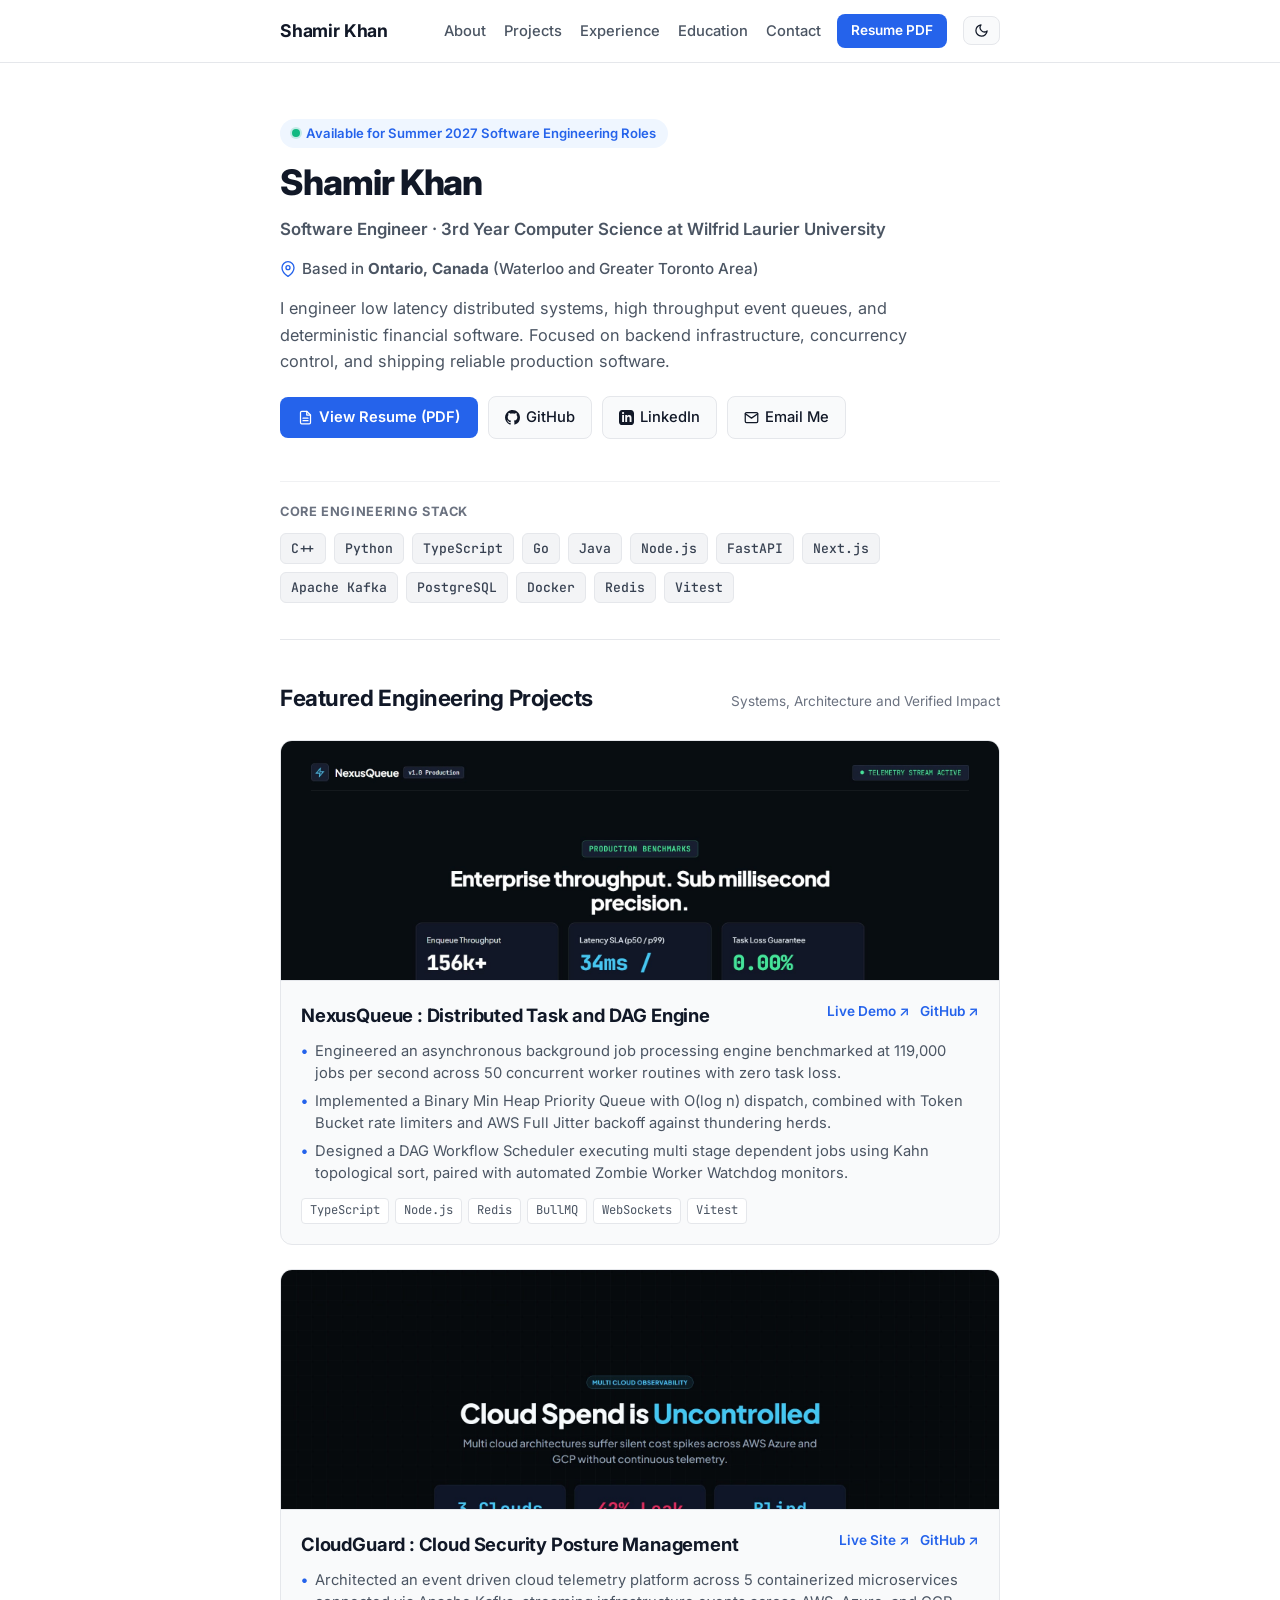
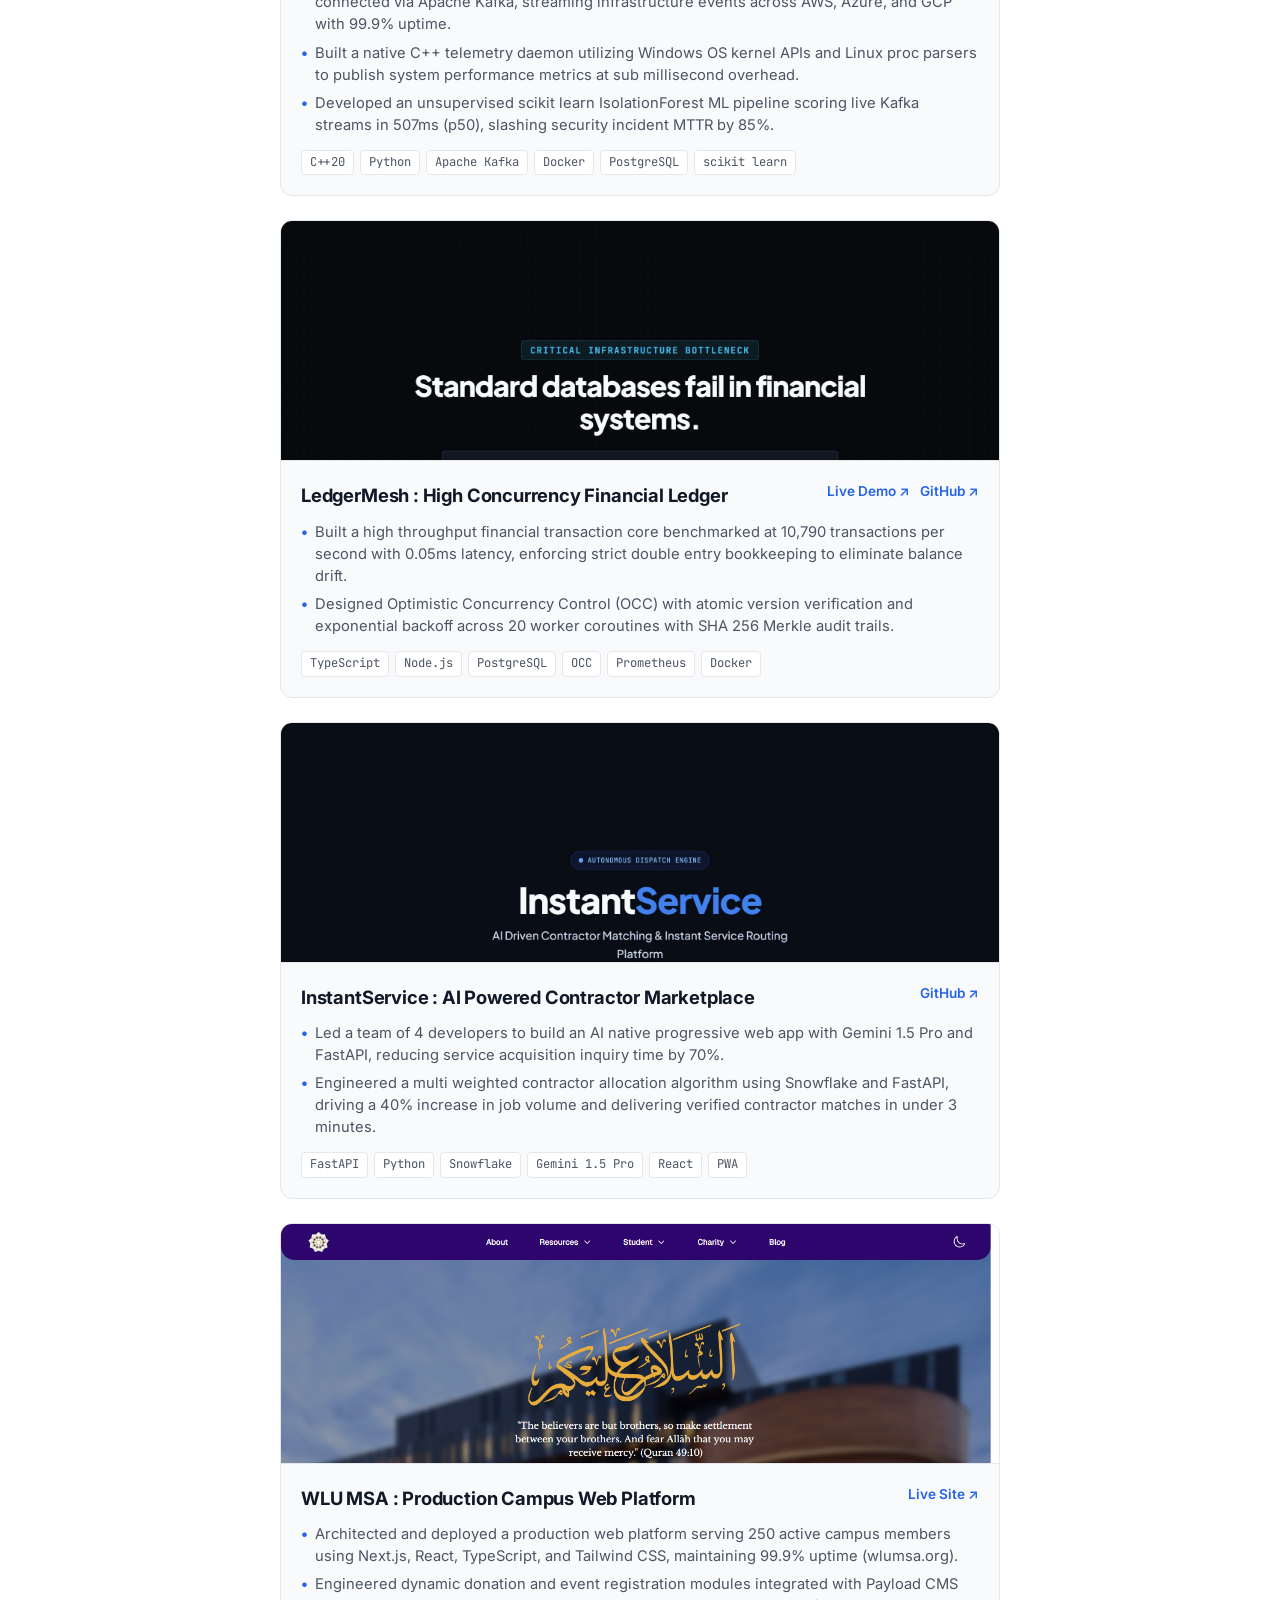
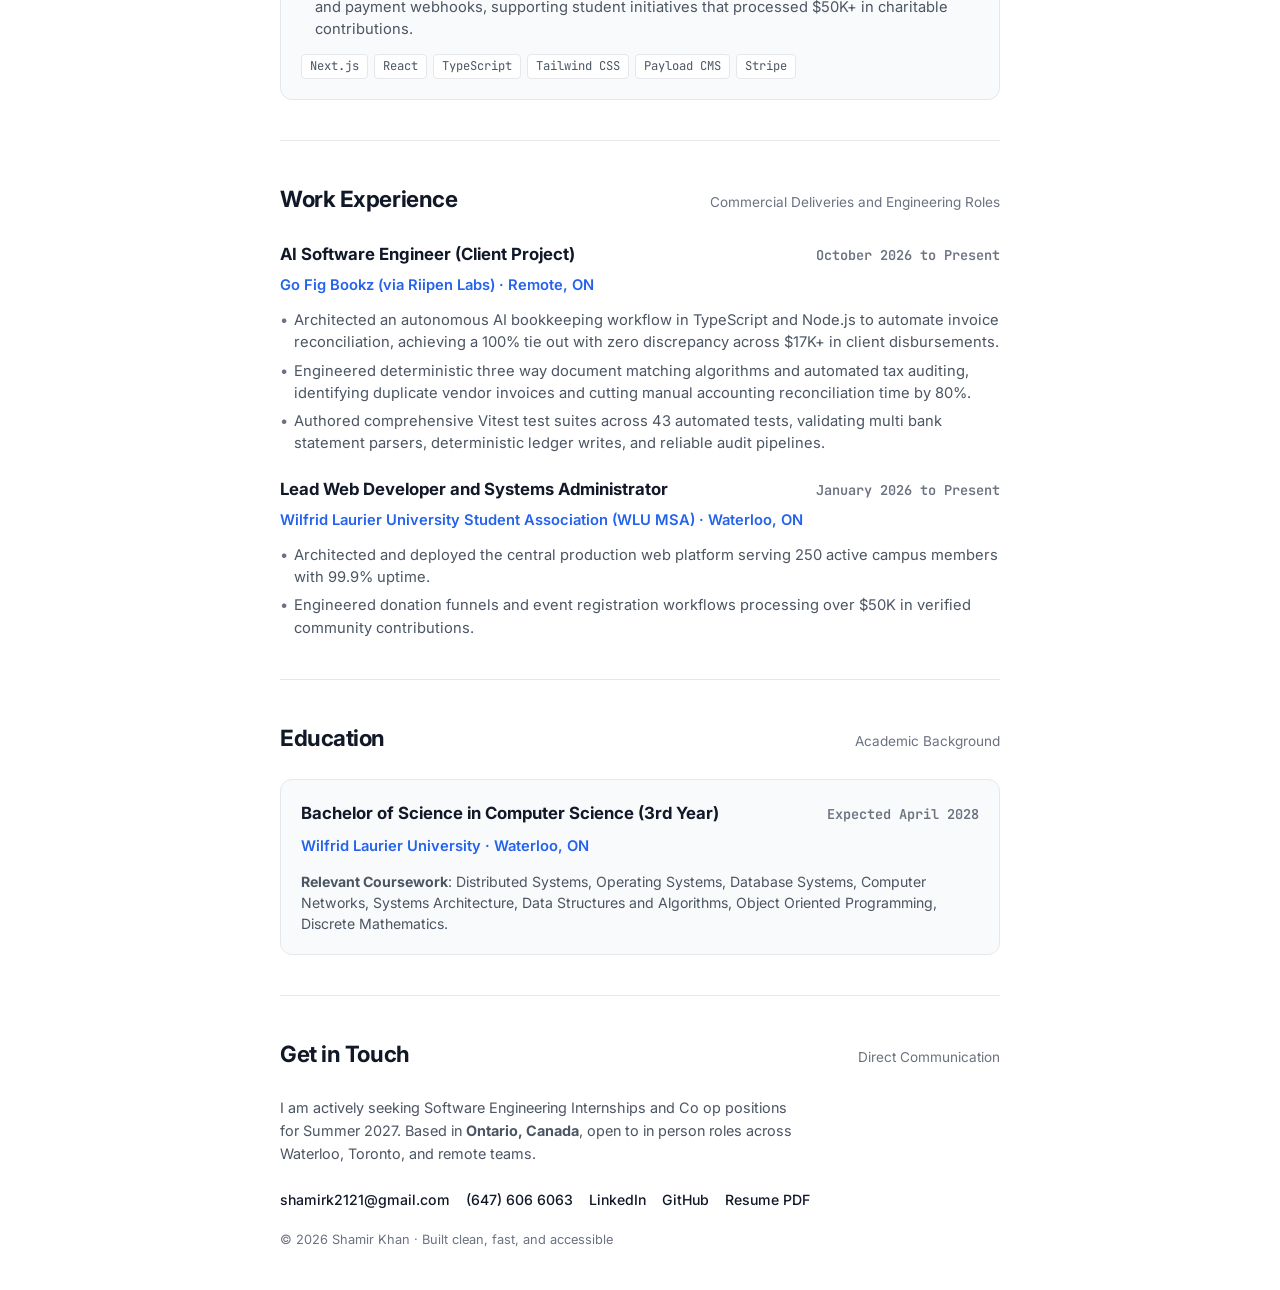
==== commit 04c927fd: "feat: streamline layout highlighting Software Engineer role and Ontario location" ====
--- a/index.html
+++ b/index.html
@@ -3,1281 +3,365 @@
 <head>
     <meta charset="UTF-8">
     <meta name="viewport" content="width=device-width, initial-scale=1.0">
-    <title>Shamir Khan | Software Engineer | Wilfrid Laurier University</title>
+    <title>Shamir Khan | Software Engineer | Ontario, Canada</title>
     
-    <!-- Primary Search Engine Optimization (SEO) -->
-    <meta name="title" content="Shamir Khan | Software Engineer | Wilfrid Laurier University">
-    <meta name="description" content="Official engineering portfolio of Shamir Khan, Computer Science student at Wilfrid Laurier University specializing in distributed queue engines, high concurrency ACID ledgers, and real time Kafka event streaming.">
-    <meta name="keywords" content="Shamir Khan, Shamir Khan Laurier, Shamir Khan Wilfrid Laurier, Shamir Khan Software Engineer, Computer Science, Distributed Systems, Python, TypeScript, C++, NexusQueue, LedgerMesh, CloudGuard">
+    <meta name="title" content="Shamir Khan | Software Engineer | Ontario, Canada">
+    <meta name="description" content="Portfolio of Shamir Khan, 3rd Year Computer Science student at Wilfrid Laurier University in Waterloo, Ontario, Canada. Building high throughput distributed systems, real time telemetry, and backend infrastructure.">
+    <meta name="keywords" content="Shamir Khan, Software Engineer, Wilfrid Laurier University, Waterloo, Ontario, Canada, Distributed Systems, C++, Python, TypeScript, Kafka, NexusQueue, LedgerMesh, CloudGuard">
     <meta name="author" content="Shamir Khan">
     <meta name="robots" content="index, follow">
     <link rel="canonical" href="https://shamir-khan-dev.github.io/Personal-Website/">
 
-    <!-- Open Graph / Facebook / LinkedIn / WhatsApp Preview Cards -->
     <meta property="og:type" content="profile">
-    <meta property="og:title" content="Shamir Khan | Software Engineer">
-    <meta property="og:description" content="High-throughput distributed systems & autonomous AI. 119k jobs/sec queue engine, 10.8k tx/sec ACID ledger, and real time Kafka streaming.">
+    <meta property="og:title" content="Shamir Khan | Software Engineer | Ontario, Canada">
+    <meta property="og:description" content="High throughput distributed systems and autonomous AI. 119k jobs/sec queue engine, 10.8k tx/sec ACID ledger, and real time Kafka telemetry.">
     <meta property="og:url" content="https://shamir-khan-dev.github.io/Personal-Website/">
-    <meta property="og:site_name" content="Shamir Khan Engineering Portfolio">
-    <meta property="og:image" content="https://shamir-khan-dev.github.io/Personal-Website/assets/hero_tech_graphic.png">
-
-    <!-- Twitter / X Preview Cards -->
-    <meta name="twitter:card" content="summary_large_image">
-    <meta name="twitter:title" content="Shamir Khan | Software Engineer">
-    <meta name="twitter:description" content="High-throughput distributed systems & autonomous AI. Computer Science student at Wilfrid Laurier University.">
-    <meta name="twitter:image" content="https://shamir-khan-dev.github.io/Personal-Website/assets/hero_tech_graphic.png">
-
-    <!-- Schema.org Person Structured Data for Google Knowledge Graph & Search Ranking -->
+
     <script type="application/ld+json">
     {
       "@context": "https://schema.org",
       "@type": "Person",
       "name": "Shamir Khan",
-      "alternateName": "Shamir",
       "url": "https://shamir-khan-dev.github.io/Personal-Website/",
       "jobTitle": "Software Engineer",
+      "address": {
+        "@type": "PostalAddress",
+        "addressRegion": "Ontario",
+        "addressCountry": "Canada"
+      },
       "affiliation": {
         "@type": "CollegeOrUniversity",
-        "name": "Wilfrid Laurier University",
-        "url": "https://www.wlu.ca"
-      },
-      "alumniOf": {
-        "@type": "EducationalOrganization",
         "name": "Wilfrid Laurier University"
       },
-      "knowsAbout": [
-        "Distributed Systems",
-        "Computer Science",
-        "Python",
-        "TypeScript",
-        "C++",
-        "PostgreSQL",
-        "Apache Kafka",
-        "Redis",
-        "FastAPI",
-        "Next.js"
-      ],
       "sameAs": [
         "https://github.com/shamir-khan-dev",
-        "https://linkedin.com/in/shamir-khan-dev"
+        "https://www.linkedin.com/in/shamir-khan-40698123b/"
       ]
     }
     </script>
-    <!-- Google Fonts: Inter (Body & Labels) and Inter Tight (Headings) -->
-    <link rel="preconnect" href="https://fonts.googleapis.com">
-    <link rel="preconnect" href="https://fonts.gstatic.com" crossorigin>
-    <link href="https://fonts.googleapis.com/css2?family=Inter:wght@400;500;600&family=Inter+Tight:wght@500;600&display=swap" rel="stylesheet">
+
     <link rel="stylesheet" href="style.css">
-    <link rel="icon" type="image/svg+xml" href="data:image/svg+xml,%3Csvg xmlns='http://www.w3.org/2000/svg' viewBox='0 0 100 100'%3E%3Ccircle cx='50' cy='50' r='45' fill='%23000000'/%3E%3Ctext x='50%25' y='65%25' font-size='42' font-family='system-ui, -apple-system, sans-serif' font-weight='600' fill='%23ffffff' text-anchor='middle'%3ESK%3C/text%3E%3C/svg%3E">
+    <link rel="icon" type="image/svg+xml" href="data:image/svg+xml,%3Csvg xmlns='http://www.w3.org/2000/svg' viewBox='0 0 100 100'%3E%3Ccircle cx='50' cy='50' r='45' fill='%232563eb'/%3E%3Ctext x='50%25' y='65%25' font-size='40' font-family='sans-serif' font-weight='700' fill='%23ffffff' text-anchor='middle'%3ESK%3C/text%3E%3C/svg%3E">
 </head>
-<body class="apple-system">
-    <!-- Apple-style Global Nav (Sticky Translucent) -->
-    <header id="header" class="global-nav">
-        <div class="nav-container">
-            <div class="nav-brand">
-                <a href="#" class="brand-wordmark">SK</a>
-            </div>
-            
-            <!-- Mobile Menu Toggle Button -->
-            <button id="mobile-menu-toggle" class="mobile-toggle" aria-label="Toggle menu" aria-expanded="false">
-                <span class="line line-top"></span>
-                <span class="line line-bottom"></span>
-            </button>
-
-            <!-- Navigation Links -->
-            <nav class="nav-links">
-                <a href="#about" class="nav-link">About</a>
-                <a href="#projects" class="nav-link">Projects</a>
-                <a href="#experience" class="nav-link">Experience</a>
-                <a href="#skills" class="nav-link">Skills</a>
-                <a href="#contact" class="nav-link">Contact</a>
-                <button type="button" class="nav-cta-btn open-resume-modal" aria-label="Preview Resume">Resume</button>
-                <button type="button" id="theme-toggle" class="theme-toggle-btn" aria-label="Toggle Theme" title="Switch Theme">
-                    <svg class="theme-icon-sun" width="14" height="14" viewBox="0 0 24 24" fill="none" stroke="currentColor" stroke-width="2" stroke-linecap="round" stroke-linejoin="round"><circle cx="12" cy="12" r="5"/><line x1="12" y1="1" x2="12" y2="3"/><line x1="12" y1="21" x2="12" y2="23"/><line x1="4.22" y1="4.22" x2="5.64" y2="5.64"/><line x1="18.36" y1="18.36" x2="19.78" y2="19.78"/><line x1="1" y1="12" x2="3" y2="12"/><line x1="21" y1="12" x2="23" y2="12"/><line x1="4.22" y1="19.78" x2="5.64" y2="18.36"/><line x1="18.36" y1="5.64" x2="19.78" y2="4.22"/></svg>
-                    <svg class="theme-icon-moon" width="14" height="14" viewBox="0 0 24 24" fill="none" stroke="currentColor" stroke-width="2" stroke-linecap="round" stroke-linejoin="round"><path d="M21 12.79A9 9 0 1 1 11.21 3 7 7 0 0 0 21 12.79z"/></svg>
-                </button>
-            </nav>
+<body>
+
+    <!-- Sticky Navigation Bar -->
+    <header class="site-nav">
+        <div class="container nav-wrap">
+            <a href="#" class="nav-brand">Shamir Khan</a>
+            <div class="nav-actions">
+                <ul class="nav-links">
+                    <li><a href="#about">About</a></li>
+                    <li><a href="#projects">Projects</a></li>
+                    <li><a href="#experience">Experience</a></li>
+                    <li><a href="#education">Education</a></li>
+                    <li><a href="#contact">Contact</a></li>
+                </ul>
+                <a href="assets/Shamir_Khan_Resume.pdf" target="_blank" rel="noopener noreferrer" class="btn-primary" style="padding: 6px 14px; font-size: 0.85rem;">Resume PDF</a>
+                <button type="button" id="theme-toggle" class="theme-btn" aria-label="Toggle theme">🌙</button>
+            </div>
         </div>
     </header>
 
-    <!-- Main Content -->
-    <main>
-        <!-- Chapter 1: Immersive Hero Section (Absolute Black #000000) -->
-        <section id="hero" class="hero-chapter dark-scene">
-            <div class="hero-container">
-                <div class="hero-text-block reveal">
-                    <span class="hero-eyebrow">WILFRID LAURIER UNIVERSITY</span>
-                    <h1 class="hero-headline">Software Engineer.</h1>
-                    <h2 class="hero-subheadline">Shamir Khan. High-throughput distributed systems &amp; autonomous AI.</h2>
-                    <p class="hero-summary">
-                        Computer Science student specializing in distributed queue engines, high concurrency financial ledgers, and real time Kafka event streaming. Proven track record delivering verified client production code.
-                    </p>
-                    
-                    <div class="hero-actions">
-                        <button type="button" class="button-primary open-resume-modal"><svg width="15" height="15" viewBox="0 0 24 24" fill="none" stroke="currentColor" stroke-width="2" stroke-linecap="round" stroke-linejoin="round" style="margin-right:6px;vertical-align:text-top;"><path d="M1 12s4-8 11-8 11 8 11 8-4 8-11 8-11-8-11-8z"/><circle cx="12" cy="12" r="3"/></svg>Preview Resume</button>
-                        <a href="assets/Shamir_Khan_Resume.pdf" target="_blank" rel="noopener noreferrer" class="button-secondary" download>Download PDF</a>
-                        <a href="#projects" class="button-text-link">Explore Built Projects <span class="arrow">↓</span></a>
-                    </div>
-
-                    <!-- Apple-style High-Impact Specs Bar (Instant Metrics Above the Fold) -->
-                    <div class="hero-metrics-bar">
-                        <div class="hero-metric-item">
-                            <span class="metric-num">119k</span>
-                            <span class="metric-desc">jobs/sec Engine</span>
-                        </div>
-                        <div class="hero-metric-item">
-                            <span class="metric-num">10.8k</span>
-                            <span class="metric-desc">tx/sec (0.05ms OCC)</span>
-                        </div>
-                        <div class="hero-metric-item">
-                            <span class="metric-num">100%</span>
-                            <span class="metric-desc">Zero-Drift Tie-Out</span>
-                        </div>
-                        <div class="hero-metric-item">
-                            <span class="metric-num">250+</span>
-                            <span class="metric-desc">Active Campus Users</span>
-                        </div>
-                        <div class="hero-metric-item">
-                            <span class="metric-num">$50K+</span>
-                            <span class="metric-desc">Processed / Raised</span>
-                        </div>
-                    </div>
-                </div>
-
-                <div class="hero-telemetry-container reveal reveal-delay">
-                    <!-- Live Systems & Recruiter Telemetry Command Center -->
-                    <div class="telemetry-card">
-                        <!-- Command Center Header -->
-                        <div class="telemetry-header">
-                            <div class="telemetry-badge-live">
-                                <span class="telemetry-beacon"></span>
-                                <span class="telemetry-live-title">LIVE ARCHITECTURE</span>
-                            </div>
-                            <div class="telemetry-meta">
-                                <span class="telemetry-region">PROD CLUSTER · 0.05ms</span>
-                            </div>
-                        </div>
-
-                        <!-- Microservice Telemetry Rows -->
-                        <div class="telemetry-services">
-                            <!-- Service 1: NexusQueue -->
-                            <a href="#projects" class="telemetry-service-row">
-                                <div class="service-row-main">
-                                    <div class="service-identity">
-                                        <div class="service-name-group">
-                                            <span class="service-name">NexusQueue</span>
-                                            <span class="service-role">Distributed Queue</span>
-                                        </div>
-                                        <div class="service-tags">
-                                            <span class="tag-tech ts">TypeScript</span>
-                                            <span class="tag-tech redis">Redis</span>
-                                            <span class="tag-tech bullmq">BullMQ</span>
-                                        </div>
-                                    </div>
-                                    <div class="service-metric-badge">
-                                        <span class="metric-highlight">119,000</span>
-                                        <span class="metric-sub">jobs / sec</span>
-                                    </div>
-                                </div>
-                                <div class="service-row-sub">
-                                    <span class="sub-stat"><span class="dot-live green"></span> Zero Data Loss</span>
-                                    <span class="sub-stat">43 Vitest Suite 100%</span>
-                                    <span class="sub-stat highlight">P99: 1.2ms</span>
-                                </div>
-                            </a>
-
-                            <!-- Service 2: LedgerMesh -->
-                            <a href="#projects" class="telemetry-service-row">
-                                <div class="service-row-main">
-                                    <div class="service-identity">
-                                        <div class="service-name-group">
-                                            <span class="service-name">LedgerMesh</span>
-                                            <span class="service-role">ACID Concurrency</span>
-                                        </div>
-                                        <div class="service-tags">
-                                            <span class="tag-tech py">Python 3.12</span>
-                                            <span class="tag-tech pg">PostgreSQL</span>
-                                            <span class="tag-tech occ">OCC Engine</span>
-                                        </div>
-                                    </div>
-                                    <div class="service-metric-badge">
-                                        <span class="metric-highlight">10,790</span>
-                                        <span class="metric-sub">tx / sec</span>
-                                    </div>
-                                </div>
-                                <div class="service-row-sub">
-                                    <span class="sub-stat"><span class="dot-live cyan"></span> 0.05ms Isolation</span>
-                                    <span class="sub-stat">100% Tie-Out ($0.00 Drift)</span>
-                                    <span class="sub-stat highlight">Serializable</span>
-                                </div>
-                            </a>
-
-                            <!-- Service 3: CloudGuard -->
-                            <a href="#projects" class="telemetry-service-row">
-                                <div class="service-row-main">
-                                    <div class="service-identity">
-                                        <div class="service-name-group">
-                                            <span class="service-name">CloudGuard</span>
-                                            <span class="service-role">eBPF Security Agent</span>
-                                        </div>
-                                        <div class="service-tags">
-                                            <span class="tag-tech cpp">C++20</span>
-                                            <span class="tag-tech kafka">Apache Kafka</span>
-                                            <span class="tag-tech linux">Linux Kernel</span>
-                                        </div>
-                                    </div>
-                                    <div class="service-metric-badge">
-                                        <span class="metric-highlight">&lt; 10 microseconds</span>
-                                        <span class="metric-sub">telemetry latency</span>
-                                    </div>
-                                </div>
-                                <div class="service-row-sub">
-                                    <span class="sub-stat"><span class="dot-live purple"></span> Real-time Streaming</span>
-                                    <span class="sub-stat">Zero Dropped Syscalls</span>
-                                    <span class="sub-stat highlight">Next.js UI</span>
-                                </div>
-                            </a>
-                        </div>
-
-                        <!-- Real-World Impact Strip -->
-                        <div class="telemetry-impact-strip">
-                            <div class="impact-item">
-                                <span class="impact-num">250+</span>
-                                <span class="impact-label">Production Users</span>
-                            </div>
-                            <div class="impact-sep"></div>
-                            <div class="impact-item">
-                                <span class="impact-num">$50K+</span>
-                                <span class="impact-label">Funds Processed</span>
-                            </div>
-                            <div class="impact-sep"></div>
-                            <div class="impact-item">
-                                <span class="impact-num">$0</span>
-                                <span class="impact-label">Client Cloud Cost</span>
-                            </div>
-                        </div>
-
-                        <!-- Recruiter Fast-Scan Tech Cloud -->
-                        <div class="telemetry-scan-cloud">
-                            <span class="scan-label">CORE STACK:</span>
-                            <span class="scan-chip key-skill">Python</span>
-                            <span class="scan-chip key-skill">TypeScript</span>
-                            <span class="scan-chip key-skill">C++</span>
-                            <span class="scan-chip">PostgreSQL</span>
-                            <span class="scan-chip">Kafka</span>
-                            <span class="scan-chip">Redis</span>
-                            <span class="scan-chip">Docker</span>
-                            <span class="scan-chip">FastAPI</span>
-                            <span class="scan-chip">Next.js</span>
-                        </div>
-                    </div>
-                </div>
-            </div>
-        </section>
-
-        <!-- Chapter 2: Editorial About / Education (Pale Apple Gray #f5f5f7) -->
-        <section id="about" class="editorial-chapter light-scene-gray">
-            <div class="container">
-                <div class="editorial-grid">
-                    <div class="editorial-left reveal">
-                        <span class="section-eyebrow">EDUCATION</span>
-                        <h2 class="section-headline">Rigorous studies. Engineered mindset.</h2>
-                    </div>
-                    <div class="editorial-right reveal reveal-delay">
-                        <div class="education-block">
-                            <span class="edu-date">GRADUATING APRIL 2028</span>
-                            <h3>Bachelor of Science in Computer Science</h3>
-                            <h4 class="edu-institution">Wilfrid Laurier University</h4>
-                            <div class="edu-details">
-                                <p class="gpa-highlight">Waterloo, ON</p>
-                                <p>Core studies focused on computational fundamentals, systems design, and software engineering principles. Actively translating theory into clean, reliable, and production-ready applications.</p>
-                                <p><strong>Core CS:</strong> Data Structures, OOP, Discrete Math, Algorithms, Computer Architecture, Digital Electronics.</p>
-                            </div>
-                        </div>
-                    </div>
-                </div>
-            </div>
-        </section>
-
-        <!-- Chapter 3: Interactive Projects Grid (Pure White #ffffff) -->
-        <section id="projects" class="editorial-chapter light-scene-white">
-            <div class="container">
-                <div class="section-header-centered reveal">
-                    <span class="section-eyebrow">PROJECTS</span>
-                    <h2 class="section-headline">Designed for purpose. Built for scale.</h2>
-                    
-                    <!-- Apple-style Segmented Filter Controls -->
-                    <div class="segmented-control">
-                        <button class="filter-btn active" data-filter="all">All</button>
-                        <button class="filter-btn" data-filter="fullstack">Full-Stack</button>
-                        <button class="filter-btn" data-filter="backend">Backend</button>
-                        <button class="filter-btn" data-filter="web">Web</button>
-                    </div>
-                </div>
-
-                <!-- Projects Card Grid -->
-                <div class="projects-grid">
-                    <!-- Project Card 1: NexusQueue   DISTRIBUTED SYSTEMS FEATURED -->
-                    <div class="project-card reveal" data-categories="backend fullstack" style="border: 1px solid rgba(56, 189, 248, 0.35); background: linear-gradient(135deg, rgba(56, 189, 248, 0.05) 0%, rgba(168, 85, 247, 0.05) 100%);">
-                        <div class="card-preview-frame">
-                            <div class="preview-browser-header">
-                                <div class="browser-traffic-lights">
-                                    <span class="traffic-light close"></span>
-                                    <span class="traffic-light minimize"></span>
-                                    <span class="traffic-light expand"></span>
-                                </div>
-                                <div class="browser-address-bar">
-                                    <svg class="browser-lock" width="9" height="9" viewBox="0 0 24 24" fill="none" stroke="currentColor" stroke-width="2.5"><rect x="3" y="11" width="18" height="11" rx="2" ry="2"/><path d="M7 11V7a5 5 0 0 1 10 0v4"/></svg>
-                                    <span class="url-text">nexusqueue-0l7s.onrender.com</span>
-                                </div>
-                                <div class="preview-live-indicator">
-                                    <span class="pulse-dot"></span> LIVE APP
-                                </div>
-                            </div>
-                            <div class="preview-image-wrapper">
-                                <video class="project-preview-video" autoplay loop muted playsinline poster="assets/nexusqueue_preview.png">
-                                    <source src="assets/nexusqueue_demo.mp4" type="video/mp4">
-                                </video>
-                                <div class="preview-hover-overlay">
-                                    <a href="https://nexusqueue-0l7s.onrender.com/" target="_blank" rel="noopener" class="preview-overlay-btn primary">Live Demo ↗</a>
-                                    <a href="assets/nexusqueue_demo.mp4" target="_blank" rel="noopener" class="preview-overlay-btn secondary">Watch Video ▶</a>
-                                    <a href="https://github.com/shamir-khan-dev/NexusQueue" target="_blank" rel="noopener" class="preview-overlay-btn secondary">Code ↗</a>
-                                </div>
-                            </div>
-                        </div>
-                        <div class="card-inner">
-                            <div class="card-body">
-                                <span class="card-eyebrow">TYPESCRIPT · NODE.JS 22 · WEBSOCKETS · BINARY MIN-HEAP · DAG SCHEDULER · REDIS</span>
-                                <h3 class="card-title">NexusQueue <span style="font-size:0.5em; font-weight:500; color:#38bdf8; margin-left:6px; letter-spacing:0.04em; white-space:nowrap;">DISTRIBUTED ENGINE</span></h3>
-                                
-                                <div class="card-specs" style="margin-top: 10px; margin-bottom: 12px; padding-top: 0; border-top: none;">
-                                    <div class="spec-metric">
-                                        <span class="metric-value">119k</span>
-                                        <span class="metric-label">jobs/sec Enqueue</span>
-                                    </div>
-                                    <div class="spec-metric">
-                                        <span class="metric-value">3.4k</span>
-                                        <span class="metric-label">tasks/sec Processed</span>
-                                    </div>
-                                    <div class="spec-metric">
-                                        <span class="metric-value">22/22</span>
-                                        <span class="metric-label">Tests Passing</span>
-                                    </div>
-                                </div>
-
-                                <ul class="card-bullets">
-                                    <li>Architected an asynchronous background task processing engine benchmarked at <strong>119,000 jobs per second</strong> to offload heavy computing and keep web applications fast</li>
-                                    <li>Built an intelligent <strong>priority scheduling queue</strong> with instant dispatch, ensuring high urgency requests always process ahead of routine tasks</li>
-                                    <li>Implemented distributed <strong>rate limiters and backoff logic</strong> to protect backend databases from sudden traffic spikes and server crashes</li>
-                                    <li>Designed an automated <strong>task supervisor</strong> that schedules dependent multi stage workflows and automatically reclaims interrupted background jobs</li>
-                                </ul>
-                            </div>
-                            <div class="card-action" style="display: flex; gap: 20px; align-items: center; flex-wrap: wrap;">
-                                <a href="https://nexusqueue-0l7s.onrender.com/" target="_blank" rel="noopener" class="card-text-link" style="color: #38bdf8; font-weight: 600;">Live Dashboard <span class="arrow">→</span></a>
-                                <a href="assets/nexusqueue_demo.mp4" target="_blank" rel="noopener" class="card-text-link" style="color: #a855f7; font-weight: 600;">Launch Video <span class="arrow">▶</span></a>
-                                <a href="https://github.com/shamir-khan-dev/NexusQueue" target="_blank" rel="noopener" class="card-text-link">Explore Code <span class="arrow">↗</span></a>
-                            </div>
-                        </div>
-                    </div>
-
-                    <!-- Project Card 2: LedgerMesh   FINANCIAL CORE FEATURED -->
-                    <div class="project-card reveal" data-categories="backend fullstack" style="border: 1px solid rgba(245, 158, 11, 0.35); background: linear-gradient(135deg, rgba(245, 158, 11, 0.05) 0%, rgba(239, 68, 68, 0.05) 100%);">
-                        <div class="card-preview-frame">
-                            <div class="preview-browser-header">
-                                <div class="browser-traffic-lights">
-                                    <span class="traffic-light close"></span>
-                                    <span class="traffic-light minimize"></span>
-                                    <span class="traffic-light expand"></span>
-                                </div>
-                                <div class="browser-address-bar">
-                                    <svg class="browser-lock" width="9" height="9" viewBox="0 0 24 24" fill="none" stroke="currentColor" stroke-width="2.5"><rect x="3" y="11" width="18" height="11" rx="2" ry="2"/><path d="M7 11V7a5 5 0 0 1 10 0v4"/></svg>
-                                    <span class="url-text">ledgermesh.onrender.com</span>
-                                </div>
-                                <div class="preview-live-indicator">
-                                    <span class="pulse-dot"></span> LIVE APP
-                                </div>
-                            </div>
-                            <div class="preview-image-wrapper">
-                                <video class="project-preview-video" autoplay loop muted playsinline poster="assets/ledgermesh_preview.png">
-                                    <source src="assets/ledgermesh_demo.mp4" type="video/mp4">
-                                </video>
-                                <div class="preview-hover-overlay">
-                                    <a href="https://ledgermesh.onrender.com/" target="_blank" rel="noopener" class="preview-overlay-btn primary">Live Demo ↗</a>
-                                    <a href="assets/ledgermesh_demo.mp4" target="_blank" rel="noopener" class="preview-overlay-btn secondary">Watch Video ▶</a>
-                                    <a href="https://github.com/shamir-khan-dev/LedgerMesh" target="_blank" rel="noopener" class="preview-overlay-btn secondary">Code ↗</a>
-                                </div>
-                            </div>
-                        </div>
-                        <div class="card-inner">
-                            <div class="card-body">
-                                <span class="card-eyebrow">PYTHON 3.13 · FASTAPI · OPTIMISTIC CONCURRENCY · SHA256 MERKLE TREES · PROMETHEUS</span>
-                                <h3 class="card-title">LedgerMesh <span style="font-size:0.5em; font-weight:500; color:#fbbf24; margin-left:6px; letter-spacing:0.04em; white-space:nowrap;">FINANCIAL CLEARING</span></h3>
-                                
-                                <div class="card-specs" style="margin-top: 10px; margin-bottom: 12px; padding-top: 0; border-top: none;">
-                                    <div class="spec-metric">
-                                        <span class="metric-value">10.8k</span>
-                                        <span class="metric-label">tx/sec Throughput</span>
-                                    </div>
-                                    <div class="spec-metric">
-                                        <span class="metric-value">0.05ms</span>
-                                        <span class="metric-label">p50 Latency</span>
-                                    </div>
-                                    <div class="spec-metric">
-                                        <span class="metric-value">100%</span>
-                                        <span class="metric-label">Merkle Audit</span>
-                                    </div>
-                                </div>
-
-                                <ul class="card-bullets">
-                                    <li>Engineered a high speed <strong>financial transaction ledger</strong> benchmarked at <strong>10,790 transactions per second</strong> with sub millisecond 0.05ms response times</li>
-                                    <li>Enforces strict <strong>double entry accounting rules</strong> where Total Debits must equal Total Credits, completely preventing double spending and balance discrepancies</li>
-                                    <li>Implemented <strong>Optimistic Concurrency Control</strong> to process high volume financial payments simultaneously without freezing or locking database tables</li>
-                                    <li>Integrated <strong>cryptographic audit verification</strong> using SHA256 proofs, providing complete transparency and a 100% financial tie out with zero dollars drift</li>
-                                </ul>
-                            </div>
-                            <div class="card-action" style="display: flex; gap: 20px; align-items: center; flex-wrap: wrap;">
-                                <a href="https://ledgermesh.onrender.com/" target="_blank" rel="noopener" class="card-text-link" style="color: #f59e0b; font-weight: 600;">Live Console <span class="arrow">→</span></a>
-                                <a href="assets/ledgermesh_demo.mp4" target="_blank" rel="noopener" class="card-text-link" style="color: #fbbf24; font-weight: 600;">Launch Video <span class="arrow">▶</span></a>
-                                <a href="https://github.com/shamir-khan-dev/LedgerMesh" target="_blank" rel="noopener" class="card-text-link">Explore Code <span class="arrow">↗</span></a>
-                            </div>
-                        </div>
-                    </div>
-
-                    <!-- Project Card 3: CloudGuard   FEATURED CSPM -->
-                    <div class="project-card reveal" data-categories="fullstack backend" style="border: 1px solid rgba(56, 189, 248, 0.35); background: linear-gradient(135deg, rgba(56, 189, 248, 0.05) 0%, rgba(14, 165, 233, 0.05) 100%);">
-                        <div class="card-preview-frame">
-                            <div class="preview-browser-header">
-                                <div class="browser-traffic-lights">
-                                    <span class="traffic-light close"></span>
-                                    <span class="traffic-light minimize"></span>
-                                    <span class="traffic-light expand"></span>
-                                </div>
-                                <div class="browser-address-bar">
-                                    <svg class="browser-lock" width="9" height="9" viewBox="0 0 24 24" fill="none" stroke="currentColor" stroke-width="2.5"><rect x="3" y="11" width="18" height="11" rx="2" ry="2"/><path d="M7 11V7a5 5 0 0 1 10 0v4"/></svg>
-                                    <span class="url-text">cloud-guard-theta.vercel.app</span>
-                                </div>
-                                <div class="preview-live-indicator">
-                                    <span class="pulse-dot"></span> LIVE APP
-                                </div>
-                            </div>
-                            <div class="preview-image-wrapper">
-                                <video class="project-preview-video" autoplay loop muted playsinline poster="assets/cloudguard_preview.png">
-                                    <source src="assets/cloudguard_demo.mp4" type="video/mp4">
-                                </video>
-                                <div class="preview-hover-overlay">
-                                    <a href="https://cloud-guard-theta.vercel.app" target="_blank" rel="noopener" class="preview-overlay-btn primary">Live Demo ↗</a>
-                                    <a href="assets/cloudguard_demo.mp4" target="_blank" rel="noopener" class="preview-overlay-btn secondary">Watch Video ▶</a>
-                                    <a href="https://github.com/shamir-khan-dev/Cloud-Guard" target="_blank" rel="noopener" class="preview-overlay-btn secondary">Code ↗</a>
-                                </div>
-                            </div>
-                        </div>
-                        <div class="card-inner">
-                            <div class="card-body">
-                                <span class="card-eyebrow">C++ · JAVA SPRING BOOT · PYTHON ML · SCALA SPARK · KAFKA · CYBER DEFENSE SOC</span>
-                                <h3 class="card-title">CloudGuard SOC <span style="font-size:0.5em; font-weight:500; color:#38bdf8; margin-left:6px; letter-spacing:0.04em; white-space:nowrap;">CYBER DEFENSE</span></h3>
-                                
-                                <div class="card-specs" style="margin-top: 10px; margin-bottom: 12px; padding-top: 0; border-top: none;">
-                                    <div class="spec-metric">
-                                        <span class="metric-value">Kernel</span>
-                                        <span class="metric-label">C++ Telemetry</span>
-                                    </div>
-                                    <div class="spec-metric">
-                                        <span class="metric-value">ML Forest</span>
-                                        <span class="metric-label">Anomaly Triage</span>
-                                    </div>
-                                    <div class="spec-metric">
-                                        <span class="metric-value">Real Time</span>
-                                        <span class="metric-label">Kafka Streams</span>
-                                    </div>
-                                </div>
-
-                                <ul class="card-bullets">
-                                    <li>Architected a real time <strong>Security Operations Center</strong> across containerized microservices connected via <strong>Apache Kafka</strong> to protect AWS, Azure, and Google Cloud</li>
-                                    <li>Built a native <strong>C++ kernel telemetry agent</strong> sampling host CPU and RAM utilization directly from the operating system with sub millisecond overhead</li>
-                                    <li>Deployed an unsupervised <strong>machine learning pipeline</strong> to detect brute force cyber attacks and unauthorized billing spikes, cutting incident resolution time by 85%</li>
-                                    <li>Designed an interactive <strong>Next.js cyber defense dashboard</strong> featuring live threat radar sweeps, multi cloud cost run rates, and instant node quarantine workflows</li>
-                                </ul>
-                            </div>
-                            <div class="card-action" style="display: flex; gap: 20px; align-items: center; flex-wrap: wrap;">
-                                <a href="https://cloud-guard-theta.vercel.app" target="_blank" rel="noopener" class="card-text-link" style="color: #38bdf8; font-weight: 600;">Live Dashboard <span class="arrow">→</span></a>
-                                <a href="assets/cloudguard_demo.mp4" target="_blank" rel="noopener" class="card-text-link" style="color: #0ea5e9; font-weight: 600;">Launch Video <span class="arrow">▶</span></a>
-                                <a href="https://github.com/shamir-khan-dev/Cloud-Guard" target="_blank" rel="noopener" class="card-text-link">Explore Code <span class="arrow">↗</span></a>
-                            </div>
-                        </div>
-                    </div>
-
-                    <!-- Project Card 4: AlphaPulse   QUANT & AI FEATURED -->
-                    <div class="project-card reveal" data-categories="fullstack backend" style="border: 1px solid rgba(16, 185, 129, 0.35); background: linear-gradient(135deg, rgba(16, 185, 129, 0.05) 0%, rgba(6, 182, 212, 0.05) 100%);">
-                        <div class="card-preview-frame">
-                            <div class="preview-browser-header">
-                                <div class="browser-traffic-lights">
-                                    <span class="traffic-light close"></span>
-                                    <span class="traffic-light minimize"></span>
-                                    <span class="traffic-light expand"></span>
-                                </div>
-                                <div class="browser-address-bar">
-                                    <svg class="browser-lock" width="9" height="9" viewBox="0 0 24 24" fill="none" stroke="currentColor" stroke-width="2.5"><rect x="3" y="11" width="18" height="11" rx="2" ry="2"/><path d="M7 11V7a5 5 0 0 1 10 0v4"/></svg>
-                                    <span class="url-text">stock-analyzer-etmo.onrender.com</span>
-                                </div>
-                                <div class="preview-live-indicator">
-                                    <span class="pulse-dot"></span> LIVE APP
-                                </div>
-                            </div>
-                            <div class="preview-image-wrapper">
-                                <video class="project-preview-video" autoplay loop muted playsinline poster="assets/alphapulse_preview.png">
-                                    <source src="assets/alphapulse_demo.mp4" type="video/mp4">
-                                </video>
-                                <div class="preview-hover-overlay">
-                                    <a href="https://stock-analyzer-etmo.onrender.com/" target="_blank" rel="noopener" class="preview-overlay-btn primary">Live Demo ↗</a>
-                                    <a href="assets/alphapulse_demo.mp4" target="_blank" rel="noopener" class="preview-overlay-btn secondary">Watch Video ▶</a>
-                                    <a href="https://github.com/shamir-khan-dev/stock-analyzer" target="_blank" rel="noopener" class="preview-overlay-btn secondary">Code ↗</a>
-                                </div>
-                            </div>
-                        </div>
-                        <div class="card-inner">
-                            <div class="card-body">
-                                <span class="card-eyebrow">PYTHON · FASTAPI · NUMPY · PANDAS · OPENCV · GEMINI AI · VECTORIZED TA</span>
-                                <h3 class="card-title">AlphaPulse <span style="font-size:0.5em; font-weight:500; color:#34d399; margin-left:6px; letter-spacing:0.04em; white-space:nowrap;">QUANT TERMINAL</span></h3>
-                                
-                                <div class="card-specs" style="margin-top: 10px; margin-bottom: 12px; padding-top: 0; border-top: none;">
-                                    <div class="spec-metric">
-                                        <span class="metric-value">6+</span>
-                                        <span class="metric-label">Vectorized TA</span>
-                                    </div>
-                                    <div class="spec-metric">
-                                        <span class="metric-value">OpenCV</span>
-                                        <span class="metric-label">Chart Vision</span>
-                                    </div>
-                                    <div class="spec-metric">
-                                        <span class="metric-value">&lt; 30ms</span>
-                                        <span class="metric-label">Vectorized Engine</span>
-                                    </div>
-                                </div>
-
-                                <ul class="card-bullets">
-                                    <li>Built a high speed <strong>quantitative financial analysis terminal</strong> in <strong>Python</strong> computing 6 technical market indicators in under 30 milliseconds</li>
-                                    <li>Engineered a dual mode <strong>visual analysis engine</strong> using <strong>OpenCV and multimodal Gemini AI</strong> to analyze uploaded stock chart screenshots with one click</li>
-                                    <li>Developed an automated <strong>historical backtesting simulation</strong> evaluating trading strategies against 12 months of live market data with built in risk controls</li>
-                                    <li>Designed an interactive <strong>chart interface</strong> with real time paper trading simulation to practice trade execution risk free</li>
-                                </ul>
-                            </div>
-                            <div class="card-action" style="display: flex; gap: 20px; align-items: center; flex-wrap: wrap;">
-                                <a href="https://stock-analyzer-etmo.onrender.com/" target="_blank" rel="noopener" class="card-text-link" style="color: #10b981; font-weight: 600;">Live Terminal <span class="arrow">→</span></a>
-                                <a href="assets/alphapulse_demo.mp4" target="_blank" rel="noopener" class="card-text-link" style="color: #34d399; font-weight: 600;">Launch Video <span class="arrow">▶</span></a>
-                                <a href="https://github.com/shamir-khan-dev/stock-analyzer" target="_blank" rel="noopener" class="card-text-link">Explore Code <span class="arrow">↗</span></a>
-                            </div>
-                        </div>
-                    </div>
-
-                    <!-- Project Card 5: MSA Website (WLU MSA) -->
-                    <div class="project-card reveal" data-categories="web fullstack" style="border: 1px solid rgba(16, 185, 129, 0.25);">
-                        <div class="card-preview-frame">
-                            <div class="preview-browser-header">
-                                <div class="browser-traffic-lights">
-                                    <span class="traffic-light close"></span>
-                                    <span class="traffic-light minimize"></span>
-                                    <span class="traffic-light expand"></span>
-                                </div>
-                                <div class="browser-address-bar">
-                                    <svg class="browser-lock" width="9" height="9" viewBox="0 0 24 24" fill="none" stroke="currentColor" stroke-width="2.5"><rect x="3" y="11" width="18" height="11" rx="2" ry="2"/><path d="M7 11V7a5 5 0 0 1 10 0v4"/></svg>
-                                    <span class="url-text">wlumsa.org</span>
-                                </div>
-                                <div class="preview-live-indicator">
-                                    <span class="pulse-dot"></span> LIVE APP
-                                </div>
-                            </div>
-                            <div class="preview-image-wrapper">
-                                <img src="assets/wlumsa_preview.png" alt="WLU MSA Web Platform Screenshot" class="project-preview-img" loading="lazy">
-                                <div class="preview-hover-overlay">
-                                    <a href="https://wlumsa.org/" target="_blank" rel="noopener" class="preview-overlay-btn primary">Live Site ↗</a>
-                                </div>
-                            </div>
-                        </div>
-                        <div class="card-inner">
-                            <div class="card-body">
-                                <span class="card-eyebrow">NEXT.JS · REACT · TYPESCRIPT · TAILWIND CSS · PAYLOAD CMS</span>
-                                <h3 class="card-title">MSA Web Platform <span style="font-size:0.5em; font-weight:500; color:#10b981; margin-left:6px; letter-spacing:0.04em; white-space:nowrap;">CAMPUS TECH LEAD</span></h3>
-                                
-                                <div class="card-specs" style="margin-top: 10px; margin-bottom: 12px; padding-top: 0; border-top: none;">
-                                    <div class="spec-metric">
-                                        <span class="metric-value">$50K+</span>
-                                        <span class="metric-label">Charitable Raised</span>
-                                    </div>
-                                    <div class="spec-metric">
-                                        <span class="metric-value">250+</span>
-                                        <span class="metric-label">Active Members</span>
-                                    </div>
-                                    <div class="spec-metric">
-                                        <span class="metric-value">99.9%</span>
-                                        <span class="metric-label">Uptime</span>
-                                    </div>
-                                </div>
-
-                                <ul class="card-bullets">
-                                    <li>Architected and deployed the official production web platform serving <strong>250+ active university members</strong> with real time event calendars and community updates</li>
-                                    <li>Built with <strong>Next.js, React, TypeScript</strong>, and Tailwind CSS, maintaining 99.9% continuous uptime</li>
-                                    <li>Engineered dynamic online donation and event registration workflows that helped student initiatives process over <strong>$50,000</strong> in charitable contributions</li>
-                                    <li>Integrated an intuitive content management system enabling non technical student executives to publish announcements and manage community programs easily</li>
-                                </ul>
-                            </div>
-                            <div class="card-action">
-                                <a href="https://wlumsa.org/" target="_blank" rel="noopener" class="card-text-link">Explore Site <span class="arrow">→</span></a>
-                            </div>
-                        </div>
-                    </div>
-
-                    <!-- Project Card 6: InstantService -->
-                    <div class="project-card reveal" data-categories="backend fullstack" style="border: 1px solid rgba(245, 158, 11, 0.25);">
-                        <div class="card-preview-frame">
-                            <div class="preview-browser-header">
-                                <div class="browser-traffic-lights">
-                                    <span class="traffic-light close"></span>
-                                    <span class="traffic-light minimize"></span>
-                                    <span class="traffic-light expand"></span>
-                                </div>
-                                <div class="browser-address-bar">
-                                    <svg class="browser-lock" width="9" height="9" viewBox="0 0 24 24" fill="none" stroke="currentColor" stroke-width="2.5"><rect x="3" y="11" width="18" height="11" rx="2" ry="2"/><path d="M7 11V7a5 5 0 0 1 10 0v4"/></svg>
-                                    <span class="url-text">instant-service-eight.vercel.app</span>
-                                </div>
-                                <div class="preview-live-indicator">
-                                    <span class="pulse-dot"></span> LIVE APP
-                                </div>
-                            </div>
-                            <div class="preview-image-wrapper">
-                                <video class="project-preview-video" autoplay loop muted playsinline poster="assets/instantservice_preview.png">
-                                    <source src="assets/instantservice_demo.mp4" type="video/mp4">
-                                </video>
-                                <div class="preview-hover-overlay">
-                                    <a href="https://instant-service-eight.vercel.app/" target="_blank" rel="noopener" class="preview-overlay-btn primary">Live Demo ↗</a>
-                                    <a href="assets/instantservice_demo.mp4" target="_blank" rel="noopener" class="preview-overlay-btn secondary">Watch Video ▶</a>
-                                    <a href="https://github.com/shamir-khan-dev/InstantService" target="_blank" rel="noopener" class="preview-overlay-btn secondary">Code ↗</a>
-                                </div>
-                            </div>
-                        </div>
-                        <div class="card-inner">
-                            <div class="card-body">
-                                <span class="card-eyebrow">NEXT.JS · FASTAPI · SNOWFLAKE · GEMINI 1.5 PRO</span>
-                                <h3 class="card-title">InstantService <span style="font-size:0.5em; font-weight:500; color:#f59e0b; margin-left:6px; letter-spacing:0.04em; white-space:nowrap;">CONHACKS</span></h3>
-                                
-                                <div class="card-specs" style="margin-top: 10px; margin-bottom: 12px; padding-top: 0; border-top: none;">
-                                    <div class="spec-metric">
-                                        <span class="metric-value">70%</span>
-                                        <span class="metric-label">Acquisition Cut</span>
-                                    </div>
-                                    <div class="spec-metric">
-                                        <span class="metric-value">40%</span>
-                                        <span class="metric-label">Job Growth</span>
-                                    </div>
-                                    <div class="spec-metric">
-                                        <span class="metric-value">&lt; 3m</span>
-                                        <span class="metric-label">Confirmations</span>
-                                    </div>
-                                </div>
-
-                                <ul class="card-bullets">
-                                    <li>Built a mobile web application powered by <strong>Gemini 1.5 Pro</strong> to convert natural language repair requests into instant emergency contractor job orders</li>
-                                    <li>Engineered an intelligent matching algorithm using <strong>FastAPI and Snowflake</strong> connecting clients with available local professionals in under 3 minutes</li>
-                                    <li>Integrated <strong>Google Maps distance calculations</strong> to dispatch the closest technicians, reducing contractor travel overhead by 20%</li>
-                                    <li>Automated contractor license and insurance certificate verification pipelines to establish a verified, high trust customer experience</li>
-                                </ul>
-                            </div>
-                            <div class="card-action" style="display: flex; gap: 20px; align-items: center; flex-wrap: wrap;">
-                                <a href="https://instant-service-eight.vercel.app/" target="_blank" rel="noopener" class="card-text-link">Explore Site <span class="arrow">→</span></a>
-                                <a href="assets/instantservice_demo.mp4" target="_blank" rel="noopener" class="card-text-link" style="color: #3b82f6; font-weight: 600;">Launch Video <span class="arrow">▶</span></a>
-                                <a href="https://github.com/shamir-khan-dev/InstantService" target="_blank" rel="noopener" class="card-text-link">Explore Code <span class="arrow">↗</span></a>
-                            </div>
-                        </div>
-                    </div>
-
-                    <!-- Project Card 7: Subscription Management System -->
-                    <div class="project-card reveal" data-categories="fullstack" style="border: 1px solid rgba(245, 166, 35, 0.35);">
-                        <div class="card-preview-frame">
-                            <div class="preview-browser-header">
-                                <div class="browser-traffic-lights">
-                                    <span class="traffic-light close"></span>
-                                    <span class="traffic-light minimize"></span>
-                                    <span class="traffic-light expand"></span>
-                                </div>
-                                <div class="browser-address-bar">
-                                    <svg class="browser-lock" width="9" height="9" viewBox="0 0 24 24" fill="none" stroke="currentColor" stroke-width="2.5"><rect x="3" y="11" width="18" height="11" rx="2" ry="2"/><path d="M7 11V7a5 5 0 0 1 10 0v4"/></svg>
-                                    <span class="url-text">subscription-app-lime.vercel.app</span>
-                                </div>
-                                <div class="preview-live-indicator">
-                                    <span class="pulse-dot"></span> LIVE APP
-                                </div>
-                            </div>
-                            <div class="preview-image-wrapper">
-                                <video class="project-preview-video" autoplay loop muted playsinline poster="assets/subscription_preview.png">
-                                    <source src="assets/subscription_demo.mp4" type="video/mp4">
-                                </video>
-                                <div class="preview-hover-overlay">
-                                    <a href="https://subscription-app-lime.vercel.app/" target="_blank" rel="noopener" class="preview-overlay-btn primary">Live App ↗</a>
-                                    <a href="assets/subscription_demo.mp4" target="_blank" rel="noopener" class="preview-overlay-btn secondary">Watch Video ▶</a>
-                                    <a href="https://github.com/shamir-khan-dev/Subscription-management-system" target="_blank" rel="noopener" class="preview-overlay-btn secondary">Code ↗</a>
-                                </div>
-                            </div>
-                        </div>
-                        <div class="card-inner">
-                            <div class="card-body">
-                                <span class="card-eyebrow">REACT · NODE.JS · EXPRESS · MONGODB ATLAS · SWISS LEDGER SYSTEM</span>
-                                <h3 class="card-title">Swiss Ledger Subscriptions <span style="font-size:0.5em; font-weight:500; color:#f5a623; margin-left:6px; letter-spacing:0.04em; white-space:nowrap;">DEBIT WALLET</span></h3>
-                                
-                                <div class="card-specs" style="margin-top: 10px; margin-bottom: 12px; padding-top: 0; border-top: none;">
-                                    <div class="spec-metric">
-                                        <span class="metric-value">EMV Chip</span>
-                                        <span class="metric-label">Debit Wallet</span>
-                                    </div>
-                                    <div class="spec-metric">
-                                        <span class="metric-value">Arcjet</span>
-                                        <span class="metric-label">Security Shield</span>
-                                    </div>
-                                    <div class="spec-metric">
-                                        <span class="metric-value">Upstash</span>
-                                        <span class="metric-label">Automated Workflows</span>
-                                    </div>
-                                </div>
-
-                                <ul class="card-bullets">
-                                    <li>Built a full stack recurring expense platform inspired by Swiss banking ledgers, featuring an embossed EMV digital debit wallet preview</li>
-                                    <li>Implemented secure user accounts with token based authentication and strict data validation to protect private billing information</li>
-                                    <li>Integrated Arcjet security protection to shield application programming interfaces from automated bots and rate abuse</li>
-                                    <li>Configured automated notification workflows using Upstash to alert members before upcoming subscription renewal charges trigger</li>
-                                </ul>
-                            </div>
-                            <div class="card-action" style="display: flex; gap: 20px; align-items: center; flex-wrap: wrap;">
-                                <a href="https://subscription-app-lime.vercel.app/" target="_blank" rel="noopener" class="card-text-link" style="color: #f5a623; font-weight: 600;">Live App <span class="arrow">→</span></a>
-                                <a href="assets/subscription_demo.mp4" target="_blank" rel="noopener" class="card-text-link" style="color: #10b981; font-weight: 600;">Launch Video <span class="arrow">▶</span></a>
-                                <a href="https://github.com/shamir-khan-dev/Subscription-management-system" target="_blank" rel="noopener" class="card-text-link">Explore Code <span class="arrow">↗</span></a>
-                            </div>
-                        </div>
-                    </div>
-
-                    <!-- Project Card 8: Movie Review Website -->
-                    <div class="project-card reveal" data-categories="fullstack web" style="border: 1px solid rgba(245, 197, 24, 0.35);">
-                        <div class="card-preview-frame">
-                            <div class="preview-browser-header">
-                                <div class="browser-traffic-lights">
-                                    <span class="traffic-light close"></span>
-                                    <span class="traffic-light minimize"></span>
-                                    <span class="traffic-light expand"></span>
-                                </div>
-                                <div class="browser-address-bar">
-                                    <svg class="browser-lock" width="9" height="9" viewBox="0 0 24 24" fill="none" stroke="currentColor" stroke-width="2.5"><rect x="3" y="11" width="18" height="11" rx="2" ry="2"/><path d="M7 11V7a5 5 0 0 1 10 0v4"/></svg>
-                                    <span class="url-text">shamir-khan-dev.github.io/movie-reviews-website</span>
-                                </div>
-                                <div class="preview-live-indicator">
-                                    <span class="pulse-dot"></span> LIVE SITE
-                                </div>
-                            </div>
-                            <div class="preview-image-wrapper">
-                                <video class="project-preview-video" autoplay loop muted playsinline poster="assets/moviereview_preview.png">
-                                    <source src="assets/moviereview_demo.mp4" type="video/mp4">
-                                </video>
-                                <div class="preview-hover-overlay">
-                                    <a href="https://shamir-khan-dev.github.io/movie-reviews-website/" target="_blank" rel="noopener" class="preview-overlay-btn primary">Live Site ↗</a>
-                                    <a href="assets/moviereview_demo.mp4" target="_blank" rel="noopener" class="preview-overlay-btn secondary">Watch Video ▶</a>
-                                    <a href="https://github.com/shamir-khan-dev/movie-reviews-website" target="_blank" rel="noopener" class="preview-overlay-btn secondary">Code ↗</a>
-                                </div>
-                            </div>
-                        </div>
-                        <div class="card-inner">
-                            <div class="card-body">
-                                <span class="card-eyebrow">JAVASCRIPT · NODE.JS · EXPRESS · MONGODB ATLAS · 35MM CINEMA MARQUEE</span>
-                                <h3 class="card-title">CineRate Marquee <span style="font-size:0.5em; font-weight:500; color:#f5c518; margin-left:6px; letter-spacing:0.04em; white-space:nowrap;">35MM CINEMA</span></h3>
-                                
-                                <div class="card-specs" style="margin-top: 10px; margin-bottom: 12px; padding-top: 0; border-top: none;">
-                                    <div class="spec-metric">
-                                        <span class="metric-value">TMDB API</span>
-                                        <span class="metric-label">Live Discovery</span>
-                                    </div>
-                                    <div class="spec-metric">
-                                        <span class="metric-value">MongoDB</span>
-                                        <span class="metric-label">Atlas Cloud DB</span>
-                                    </div>
-                                    <div class="spec-metric">
-                                        <span class="metric-value">REST API</span>
-                                        <span class="metric-label">Express CRUD</span>
-                                    </div>
-                                </div>
-
-                                <ul class="card-bullets">
-                                    <li>Crafted a Golden Age 35mm cinema experience with illuminated marquee headers, auditorium noir palettes, and film ticket review cards</li>
-                                    <li>Architected custom Express REST API endpoints allowing film enthusiasts to create, edit, and curate personal reviews</li>
-                                    <li>Engineered persistent cloud database storage on MongoDB Atlas with indexed queries for sub millisecond search results</li>
-                                    <li>Designed responsive film frames with warm projector gold accents and interactive star ratings</li>
-                                </ul>
-                            </div>
-                            <div class="card-action" style="display: flex; gap: 20px; align-items: center; flex-wrap: wrap;">
-                                <a href="https://shamir-khan-dev.github.io/movie-reviews-website/" target="_blank" rel="noopener" class="card-text-link" style="color: #f5c518; font-weight: 600;">Live Site <span class="arrow">→</span></a>
-                                <a href="assets/moviereview_demo.mp4" target="_blank" rel="noopener" class="card-text-link" style="color: #f59e0b; font-weight: 600;">Launch Video <span class="arrow">▶</span></a>
-                                <a href="https://github.com/shamir-khan-dev/movie-reviews-website" target="_blank" rel="noopener" class="card-text-link">Explore Code <span class="arrow">↗</span></a>
-                            </div>
-                        </div>
-                    </div>
-
-                    <!-- Project Card 9: Dragon Repeller RPG -->
-                    <div class="project-card reveal" data-categories="web" style="border: 1px solid rgba(220, 38, 38, 0.35);">
-                        <div class="card-preview-frame">
-                            <div class="preview-browser-header">
-                                <div class="browser-traffic-lights">
-                                    <span class="traffic-light close"></span>
-                                    <span class="traffic-light minimize"></span>
-                                    <span class="traffic-light expand"></span>
-                                </div>
-                                <div class="browser-address-bar">
-                                    <svg class="browser-lock" width="9" height="9" viewBox="0 0 24 24" fill="none" stroke="currentColor" stroke-width="2.5"><rect x="3" y="11" width="18" height="11" rx="2" ry="2"/><path d="M7 11V7a5 5 0 0 1 10 0v4"/></svg>
-                                    <span class="url-text">shamir-khan-dev.github.io/Front-end-game</span>
-                                </div>
-                                <div class="preview-live-indicator">
-                                    <span class="pulse-dot"></span> LIVE GAME
-                                </div>
-                            </div>
-                            <div class="preview-image-wrapper">
-                                <video class="project-preview-video" autoplay loop muted playsinline poster="assets/dragonrpg_preview.png">
-                                    <source src="assets/dragonrpg_demo.mp4" type="video/mp4">
-                                </video>
-                                <div class="preview-hover-overlay">
-                                    <a href="https://shamir-khan-dev.github.io/Front-end-game/" target="_blank" rel="noopener" class="preview-overlay-btn primary">Play Game ↗</a>
-                                    <a href="assets/dragonrpg_demo.mp4" target="_blank" rel="noopener" class="preview-overlay-btn secondary">Watch Video ▶</a>
-                                    <a href="https://github.com/shamir-khan-dev/Front-end-game" target="_blank" rel="noopener" class="preview-overlay-btn secondary">Code ↗</a>
-                                </div>
-                            </div>
-                        </div>
-                        <div class="card-inner">
-                            <div class="card-body">
-                                <span class="card-eyebrow">HTML5 · CSS3 · VANILLA JAVASCRIPT · 16 BIT ARCADE RETRO ENGINE</span>
-                                <h3 class="card-title">Dragon Repeller RPG <span style="font-size:0.5em; font-weight:500; color:#ef4444; margin-left:6px; letter-spacing:0.04em; white-space:nowrap;">ARCADE RETRO</span></h3>
-                                
-                                <div class="card-specs" style="margin-top: 10px; margin-bottom: 12px; padding-top: 0; border-top: none;">
-                                    <div class="spec-metric">
-                                        <span class="metric-value">Dungeon</span>
-                                        <span class="metric-label">Scene Viewport</span>
-                                    </div>
-                                    <div class="spec-metric">
-                                        <span class="metric-value">Pure JS</span>
-                                        <span class="metric-label">Zero Dependencies</span>
-                                    </div>
-                                    <div class="spec-metric">
-                                        <span class="metric-value">60 FPS</span>
-                                        <span class="metric-label">DOM Performance</span>
-                                    </div>
-                                </div>
-
-                                <ul class="card-bullets">
-                                    <li>Built an interactive retro browser adventure game entirely in <strong>pure JavaScript, HTML5, and CSS3</strong> without external third party libraries</li>
-                                    <li>Programmed core game logic calculating combat damage, experience leveling, gold rewards, and weapon inventory management</li>
-                                    <li>Demonstrates deep mastery of <strong>browser performance</strong>, direct screen updates, and responsive user event handling</li>
-                                    <li>Designed a responsive fantasy user interface featuring live battle status logs, inventory shopping, and interactive minigames</li>
-                                </ul>
-                            </div>
-                            <div class="card-action" style="display: flex; gap: 20px; align-items: center; flex-wrap: wrap;">
-                                <a href="https://shamir-khan-dev.github.io/Front-end-game/" target="_blank" rel="noopener" class="card-text-link" style="color: #ef4444; font-weight: 600;">Play Game <span class="arrow">→</span></a>
-                                <a href="assets/dragonrpg_demo.mp4" target="_blank" rel="noopener" class="card-text-link" style="color: #f97316; font-weight: 600;">Launch Video <span class="arrow">▶</span></a>
-                                <a href="https://github.com/shamir-khan-dev/Front-end-game" target="_blank" rel="noopener" class="card-text-link">Explore Code <span class="arrow">↗</span></a>
-                            </div>
-                        </div>
-                    </div>
-                </div>
-            </div>
-        </section>
-
-        <!-- Chapter 4: Career Experience (Pale Apple Gray #f5f5f7) -->
-        <section id="experience" class="editorial-chapter light-scene-gray">
-            <div class="container">
-                <div class="editorial-grid">
-                    <div class="editorial-left reveal">
-                        <span class="section-eyebrow">EXPERIENCE</span>
-                        <h2 class="section-headline">Collaborative systems. Professional execution.</h2>
-                    </div>
-                    <div class="editorial-right reveal reveal-delay">
-                        <!-- Apple-style Experience List Container -->
-                        <div class="experience-list">
-                                                        <!-- Role 0: Go Fig Bookz (Riipen Labs) -->
-                            <div class="experience-row">
-                                <div class="row-header">
-                                    <div class="row-title-group">
-                                        <span class="row-date">OCTOBER 2026   PRESENT</span>
-                                        <h3>Software Engineer &amp; Automation Lead</h3>
-                                        <h4 class="row-org">Go Fig Bookz (via Riipen Labs)</h4>
-                                    </div>
-                                </div>
-                                <div class="row-body">
-                                    <ul class="row-bullets">
-                                        <li>Architected an <strong>automated financial data pipeline</strong> in <strong>TypeScript</strong> to extract and reconcile multi bank PDF statements into standardized accounting records</li>
-                                        <li>Engineered custom document parsing engines and local text extraction with <strong>strict privacy</strong> and zero external cloud software expenses</li>
-                                        <li>Authored comprehensive automated test suites covering <strong>43 tests across 9 suites</strong>, verifying mathematical accuracy and zero discrepancies across client financial records</li>
-                                    </ul>
-                                    <div class="row-tech-chips">
-                                        <span class="tech-chip">TypeScript</span>
-                                        <span class="tech-chip">ETL Automation</span>
-                                        <span class="tech-chip">Vitest</span>
-                                        <span class="tech-chip">Data Reconciliation</span>
-                                        <span class="tech-chip">Zero-Knowledge Privacy</span>
-                                    </div>
-                                </div>
-                            </div>
-
-                            <!-- Role 0: The J Healthcare Initiative -->
-                            <div class="experience-row">
-                                <div class="row-header">
-                                    <div class="row-title-group">
-                                        <span class="row-date">AUGUST 2026</span>
-                                        <h3>Operations and Technical Lead</h3>
-                                        <h4 class="row-org">The J Healthcare Initiative (via Riipen Labs)</h4>
-                                    </div>
-                                </div>
-                                <div class="row-body">
-                                    <ul class="row-bullets">
-                                        <li>Led <strong>technical discovery and digital audits</strong> for a healthcare community healthcare non profit, analyzing user journeys and IA to eliminate critical navigation bottlenecks</li>
-                                        <li>Architected a <strong>self guided triage workflow</strong> cutting resource discovery pathways to <strong>under 3 clicks</strong> to reduce cognitive friction</li>
-                                        <li>Authored a quarterly technical execution roadmap technical execution roadmap with <strong>$0 additional tech spend</strong> across an 11 slide presentation client delivery brief</li>
-                                    </ul>
-                                    <div class="row-tech-chips">
-                                        <span class="tech-chip">Technical Discovery</span>
-                                        <span class="tech-chip">Information Architecture</span>
-                                        <span class="tech-chip">Triage Systems</span>
-                                        <span class="tech-chip">Client Delivery</span>
-                                    </div>
-                                </div>
-                            </div>
-
-                                                        <!-- Role: Wilfrid Laurier University MSA -->
-                            <div class="experience-row">
-                                <div class="row-header">
-                                    <div class="row-title-group">
-                                        <span class="row-date">JANUARY 2026   PRESENT</span>
-                                        <h3>Lead Web Developer &amp; Systems Administrator</h3>
-                                        <h4 class="row-org">Muslim Students' Association (WLU MSA)</h4>
-                                    </div>
-                                </div>
-                                <div class="row-body">
-                                    <ul class="row-bullets">
-                                        <li>Architected and deployed production web platform serving <strong>250+ active campus members</strong> with Next.js, React, TypeScript, and Payload CMS (<a href="https://wlumsa.org/" target="_blank" rel="noopener" style="color:var(--apple-blue-link); text-decoration:underline;">wlumsa.org</a>)</li>
-                                        <li>Engineered high reliability donation, registration, and event ticketing workflows, directly facilitating <strong>$50K+ in charitable campus contributions</strong></li>
-                                        <li>Automated prayer time calculations and synchronized real time schedules across multi platform client devices, eliminating manual scheduling overhead</li>
-                                    </ul>
-                                    <div class="row-tech-chips">
-                                        <span class="tech-chip">Next.js</span>
-                                        <span class="tech-chip">React</span>
-                                        <span class="tech-chip">TypeScript</span>
-                                        <span class="tech-chip">Payload CMS</span>
-                                        <span class="tech-chip">Payment Systems</span>
-                                    </div>
-                                </div>
-                            </div>
-
-                            <!-- Role 1: ConHacks -->
-                            <div class="experience-row">
-                                <div class="row-header">
-                                    <div class="row-title-group">
-                                        <span class="row-date">APRIL 2026</span>
-                                        <h3>Full-Stack Developer | Team Lead</h3>
-                                        <h4 class="row-org">ConHacks</h4>
-                                    </div>
-                                </div>
-                                <div class="row-body">
-                                    <ul class="row-bullets">
-                                        <li>Led a <strong>team of 4</strong> to build InstantService, an AI driven PWA   cut service acquisition time by <strong>70%</strong></li>
-                                        <li>Multi weighted matching algorithm with <strong>FastAPI + Snowflake</strong> → 40% job volume increase, under 3 minute confirmations</li>
-                                        <li>Architected tier based pricing backend with automated <strong>license/insurance verification</strong></li>
-                                    </ul>
-                                    <div class="row-tech-chips">
-                                        <span class="tech-chip">FastAPI</span>
-                                        <span class="tech-chip">Snowflake</span>
-                                        <span class="tech-chip">PWA</span>
-                                        <span class="tech-chip">Systems Design</span>
-                                    </div>
-                                </div>
-                            </div>
-
-                            <!-- Role 2: Hack the North -->
-                            <div class="experience-row">
-                                <div class="row-header">
-                                    <div class="row-title-group">
-                                        <span class="row-date">SEPTEMBER 2021   SEPTEMBER 2022</span>
-                                        <h3>Logistics</h3>
-                                        <h4 class="row-org">Hack the North</h4>
-                                    </div>
-                                </div>
-                                <div class="row-body">
-                                    <ul class="row-bullets">
-                                        <li>Managed on site logistics and wayfinding for <strong>1,000+ students</strong> at Canada's largest hackathon</li>
-                                        <li>Coordinated registration and demos for <strong>827 attendees across 222 projects</strong></li>
-                                        <li>Resolved operational bottlenecks with <strong>zero major schedule disruptions</strong></li>
-                                    </ul>
-                                    <div class="row-tech-chips">
-                                        <span class="tech-chip">Logistics</span>
-                                        <span class="tech-chip">Operations Management</span>
-                                        <span class="tech-chip">Event Planning</span>
-                                    </div>
-                                </div>
-                            </div>
-
-                            <!-- Role 3: UofTHacks -->
-                            <div class="experience-row">
-                                <div class="row-header">
-                                    <div class="row-title-group">
-                                        <span class="row-date">FEBRUARY 2022</span>
-                                        <h3>Hackathon Mentor</h3>
-                                        <h4 class="row-org">UofTHacks</h4>
-                                    </div>
-                                </div>
-                                <div class="row-body">
-                                    <ul class="row-bullets">
-                                        <li>On call technical support for <strong>300+ participants across 73 teams</strong> during a 36 hour hackathon</li>
-                                        <li>Triaged critical blockers spanning <strong>Git workflows, API integrations</strong> & environment configs</li>
-                                        <li>First line escalation point for complex <strong>deployment & architecture</strong> inquiries</li>
-                                    </ul>
-                                    <div class="row-tech-chips">
-                                        <span class="tech-chip">Technical Triage</span>
-                                        <span class="tech-chip">System Architecture</span>
-                                        <span class="tech-chip">API Integrations</span>
-                                        <span class="tech-chip">Git Workflows</span>
-                                    </div>
-                                </div>
-                            </div>
-                        </div>
-                    </div>
-                </div>
-            </div>
-        </section>
-
-        <!-- Chapter 5: Skills Matrix (Pure White #ffffff) -->
-        <section id="skills" class="editorial-chapter light-scene-white">
-            <div class="container">
-                <div class="editorial-grid">
-                    <div class="editorial-left reveal">
-                        <span class="section-eyebrow">SKILLS</span>
-                        <h2 class="section-headline">Languages, frameworks, and developer tools.</h2>
-                    </div>
-                    <div class="editorial-right reveal reveal-delay">
-                        <div class="skills-matrix">
-                            <!-- Skill Group 1: Languages -->
-                            <div class="skill-category">
-                                <h4>LANGUAGES</h4>
-                                <div class="skill-chips">
-                                    <span class="skill-chip">Python</span>
-                                    <span class="skill-chip">Java</span>
-                                    <span class="skill-chip">C++</span>
-                                    <span class="skill-chip">C</span>
-                                    <span class="skill-chip">Kotlin</span>
-                                    <span class="skill-chip">Scala</span>
-                                    <span class="skill-chip">JavaScript</span>
-                                    <span class="skill-chip">TypeScript</span>
-                                    <span class="skill-chip">HTML</span>
-                                    <span class="skill-chip">CSS</span>
-                                    <span class="skill-chip">SQL</span>
-                                </div>
-                            </div>
-
-                            <!-- Skill Group 2: Frameworks & Tools -->
-                            <div class="skill-category">
-                                <h4>FRAMEWORKS & TOOLS</h4>
-                                <div class="skill-chips">
-                                    <span class="skill-chip">React.js</span>
-                                    <span class="skill-chip">Next.js</span>
-                                    <span class="skill-chip">PWA</span>
-                                    <span class="skill-chip">FastAPI</span>
-                                    <span class="skill-chip">NumPy</span>
-                                    <span class="skill-chip">Pandas</span>
-                                    <span class="skill-chip">OpenCV</span>
-                                    <span class="skill-chip">Spring Boot</span>
-                                    <span class="skill-chip">Apache Kafka</span>
-                                    <span class="skill-chip">Apache Spark</span>
-                                    <span class="skill-chip">PostgreSQL</span>
-                                    <span class="skill-chip">Tailwind CSS</span>
-                                    <span class="skill-chip">Docker</span>
-                                    <span class="skill-chip">Terraform</span>
-                                    <span class="skill-chip">Git</span>
-                                    <span class="skill-chip">GitHub</span>
-                                    <span class="skill-chip">GitHub Actions</span>
-                                    <span class="skill-chip">CI/CD Pipelines</span>
-                                    <span class="skill-chip">Vercel</span>
-                                    <span class="skill-chip">Render</span>
-                                    <span class="skill-chip">DigitalOcean</span>
-                                    <span class="skill-chip">Arcjet</span>
-                                    <span class="skill-chip">Upstash</span>
-                                    <span class="skill-chip">Payload CMS</span>
-                                </div>
-                            </div>
-
-                            <!-- Skill Group 3: AI & Data -->
-                            <div class="skill-category">
-                                <h4>AI & DATA</h4>
-                                <div class="skill-chips">
-                                    <span class="skill-chip">Gemini 1.5 Pro</span>
-                                    <span class="skill-chip">ElevenLabs</span>
-                                    <span class="skill-chip">Snowflake</span>
-                                    <span class="skill-chip">MongoDB</span>
-                                    <span class="skill-chip">IsolationForest ML</span>
-                                    <span class="skill-chip">Computer Vision</span>
-                                    <span class="skill-chip">Quantitative Modeling</span>
-                                    <span class="skill-chip">Vectorized TA</span>
-                                    <span class="skill-chip">Anomaly Detection</span>
-                                    <span class="skill-chip">Generative AI</span>
-                                    <span class="skill-chip">Data Warehousing</span>
-                                    <span class="skill-chip">Stream Processing</span>
-                                </div>
-                            </div>
-
-                            <!-- Skill Group: AI-Assisted Engineering -->
-                            <div class="skill-category">
-                                <h4>AI-ASSISTED ENGINEERING</h4>
-                                <div class="skill-chips">
-                                    <span class="skill-chip">Cursor</span>
-                                    <span class="skill-chip">Antigravity IDE</span>
-                                    <span class="skill-chip">GitHub Copilot</span>
-                                    <span class="skill-chip">Claude 3.5 Sonnet</span>
-                                    <span class="skill-chip">OpenAI Codex</span>
-                                    <span class="skill-chip">Model Context Protocol (MCP)</span>
-                                    <span class="skill-chip">MCP Server Integration</span>
-                                    <span class="skill-chip">Custom Agent Skills</span>
-                                    <span class="skill-chip">Semantic Graph Search</span>
-                                    <span class="skill-chip">Git Automation Agents</span>
-                                    <span class="skill-chip">Prompt Engineering</span>
-                                    <span class="skill-chip">Agentic Workflows</span>
-                                </div>
-                            </div>
-
-                            <!-- Skill Group 4: Concepts -->
-                            <div class="skill-category">
-                                <h4>CONCEPTS</h4>
-                                <div class="skill-chips">
-                                    <span class="skill-chip">System Architecture</span>
-                                    <span class="skill-chip">Microservices</span>
-                                    <span class="skill-chip">REST APIs</span>
-                                    <span class="skill-chip">WebSockets</span>
-                                    <span class="skill-chip">Authentication (JWT)</span>
-                                    <span class="skill-chip">OOP</span>
-                                    <span class="skill-chip">Data Structures</span>
-                                    <span class="skill-chip">Algorithms</span>
-                                    <span class="skill-chip">Automated Testing</span>
-                                    <span class="skill-chip">Automated Workflows</span>
-                                </div>
-                            </div>
-                        </div>
-                    </div>
-                </div>
-            </div>
-        </section>
-
-        <!-- Chapter 6: Contact Form (Absolute Black #000000) -->
-        <section id="contact" class="editorial-chapter dark-scene">
-            <div class="container">
-                <div class="editorial-grid">
-                    <div class="editorial-left reveal">
-                        <span class="section-eyebrow">CONNECT</span>
-                        <h2 class="section-headline">Let's collaborate.</h2>
-                        <p class="contact-pitch">
-                            If you're looking for a developer to architect systems or design elegant user interfaces, let's chat. I'm always open to discussing new opportunities.
-                        </p>
-                        
-                        <div class="contact-details-list">
-                            <div class="contact-detail-item">
-                                <span class="label">EMAIL</span>
-                                <div class="copy-email-wrapper">
-                                    <a href="mailto:shamirk2121@gmail.com" class="value-link">shamirk2121@gmail.com</a>
-                                    <button type="button" id="copy-email-btn" class="copy-pill-btn" title="Copy email address" aria-label="Copy email">
-                                        <svg width="12" height="12" viewBox="0 0 24 24" fill="none" stroke="currentColor" stroke-width="2" stroke-linecap="round" stroke-linejoin="round"><rect x="9" y="9" width="13" height="13" rx="2" ry="2"/><path d="M5 15H4a2 2 0 0 1-2-2V4a2 2 0 0 1 2-2h9a2 2 0 0 1 2 2v1"/></svg>
-                                        <span id="copy-email-label">Copy</span>
-                                    </button>
-                                </div>
-                            </div>
-                            <div class="contact-detail-item">
-                                <span class="label">PHONE</span>
-                                <span class="value-text">(647)-606-6063</span>
-                            </div>
-                        </div>
-                    </div>
-                    <div class="editorial-right reveal reveal-delay">
-                        <!-- Apple-style Retail Form -->
-                        <div class="form-container">
-                            <form id="contact-form" action="https://api.web3forms.com/submit" method="POST" class="contact-form">
-                                <input type="hidden" name="access_key" value="56caa3ed-7e0a-43bc-9a0d-bc6474043f78">
-                                <div class="form-group-row">
-                                    <div class="form-group">
-                                        <label for="name">Name</label>
-                                        <input type="text" id="name" name="name" required placeholder="Name">
-                                    </div>
-                                    <div class="form-group">
-                                        <label for="email">Email</label>
-                                        <input type="email" id="email" name="email" required placeholder="Email">
-                                    </div>
-                                </div>
-                                <div class="form-group">
-                                    <label for="message">Message</label>
-                                    <textarea id="message" name="message" rows="5" required placeholder="Your message..."></textarea>
-                                </div>
-                                <button type="submit" class="btn-submit">
-                                    <span>Send Message</span>
-                                </button>
-                            </form>
-                            <div id="form-status" class="form-status-msg"></div>
-                        </div>
-                    </div>
-                </div>
-            </div>
-        </section>
+    <main class="container">
+
+        <!-- Hero Section -->
+        <section id="about" class="hero">
+            <div class="hero-profile">
+                <div class="hero-role-badge">
+                    <span class="status-dot"></span>
+                    Available for Summer 2027 Software Engineering Roles
+                </div>
+                
+                <h1 class="hero-title">Shamir Khan</h1>
+                
+                <div class="hero-subtitle">
+                    Software Engineer · 3rd Year Computer Science at Wilfrid Laurier University
+                </div>
+
+                <div class="hero-location">
+                    <svg width="16" height="16" viewBox="0 0 24 24" fill="none" stroke="currentColor" stroke-width="2" stroke-linecap="round" stroke-linejoin="round"><path d="M21 10c0 7-9 13-9 13s-9-6-9-13a9 9 0 0 1 18 0z"/><circle cx="12" cy="10" r="3"/></svg>
+                    <span>Based in <b>Ontario, Canada</b> (Waterloo and Greater Toronto Area)</span>
+                </div>
+
+                <p class="hero-bio">
+                    I engineer low latency distributed systems, high throughput event queues, and deterministic financial software. Focused on backend infrastructure, concurrency control, and shipping reliable production software.
+                </p>
+
+                <div class="hero-cta-group">
+                    <a href="assets/Shamir_Khan_Resume.pdf" target="_blank" rel="noopener noreferrer" class="btn-primary">
+                        <svg width="15" height="15" viewBox="0 0 24 24" fill="none" stroke="currentColor" stroke-width="2" stroke-linecap="round" stroke-linejoin="round"><path d="M14 2H6a2 2 0 0 0-2 2v16a2 2 0 0 0 2 2h12a2 2 0 0 0 2-2V8z"/><polyline points="14 2 14 8 20 8"/><line x1="16" y1="13" x2="8" y2="13"/><line x1="16" y1="17" x2="8" y2="17"/></svg>
+                        View Resume (PDF)
+                    </a>
+                    <a href="https://github.com/shamir-khan-dev" target="_blank" rel="noopener noreferrer" class="btn-secondary">
+                        <svg width="15" height="15" viewBox="0 0 24 24" fill="currentColor"><path d="M12 0C5.37 0 0 5.37 0 12c0 5.31 3.435 9.795 8.205 11.385.6.105.825-.255.825-.57 0-.285-.015-1.23-.015-2.235-3.015.555-3.795-.735-4.035-1.41-.135-.345-.72-1.41-1.23-1.695-.42-.225-1.02-.78-.015-.795.945-.015 1.62.87 1.845 1.23 1.08 1.815 2.805 1.305 3.495.99.105-.78.42-1.305.765-1.605-2.67-.3-5.46-1.335-5.46-5.925 0-1.305.465-2.385 1.23-3.225-.12-.3-.54-1.53.12-3.18 0 0 1.005-.315 3.3 1.23.96-.27 1.98-.405 3-.405s2.04.135 3 .405c2.295-1.56 3.3-1.23 3.3-1.23.66 1.65.24 2.88.12 3.18.765.84 1.23 1.905 1.23 3.225 0 4.605-2.805 5.625-5.475 5.925.435.375.81 1.095.81 2.22 0 1.605-.015 2.895-.015 3.3 0 .315.225.69.825.57A12.02 12.02 0 0024 12c0-6.63-5.37-12-12-12z"/></svg>
+                        GitHub
+                    </a>
+                    <a href="https://www.linkedin.com/in/shamir-khan-40698123b/" target="_blank" rel="noopener noreferrer" class="btn-secondary">
+                        <svg width="15" height="15" viewBox="0 0 24 24" fill="currentColor"><path d="M19 0h-14c-2.761 0-5 2.239-5 5v14c0 2.761 2.239 5 5 5h14c2.762 0 5-2.239 5-5v-14c0-2.761-2.238-5-5-5zm-11 19h-3v-11h3v11zm-1.5-12.268c-.966 0-1.75-.79-1.75-1.764s.784-1.764 1.75-1.764 1.75.79 1.75 1.764-.783 1.764-1.75 1.764zm13.5 12.268h-3v-5.604c0-3.368-4-3.113-4 0v5.604h-3v-11h3v1.765c1.396-2.586 7-2.777 7 2.476v6.759z"/></svg>
+                        LinkedIn
+                    </a>
+                    <a href="mailto:shamirk2121@gmail.com" class="btn-secondary">
+                        <svg width="15" height="15" viewBox="0 0 24 24" fill="none" stroke="currentColor" stroke-width="2" stroke-linecap="round" stroke-linejoin="round"><path d="M4 4h16c1.1 0 2 .9 2 2v12c0 1.1-.9 2-2 2H4c-1.1 0-2-.9-2-2V6c0-1.1.9-2 2-2z"/><polyline points="22,6 12,13 2,6"/></svg>
+                        Email Me
+                    </a>
+                </div>
+
+                <div class="stack-strip">
+                    <div class="stack-title">Core Engineering Stack</div>
+                    <div class="pills-wrap">
+                        <span class="pill">C++</span>
+                        <span class="pill">Python</span>
+                        <span class="pill">TypeScript</span>
+                        <span class="pill">Go</span>
+                        <span class="pill">Java</span>
+                        <span class="pill">Node.js</span>
+                        <span class="pill">FastAPI</span>
+                        <span class="pill">Next.js</span>
+                        <span class="pill">Apache Kafka</span>
+                        <span class="pill">PostgreSQL</span>
+                        <span class="pill">Docker</span>
+                        <span class="pill">Redis</span>
+                        <span class="pill">Vitest</span>
+                    </div>
+                </div>
+            </div>
+        </section>
+
+        <!-- Selected Projects Section -->
+        <section id="projects" class="section">
+            <div class="section-head">
+                <h2 class="section-heading">Featured Engineering Projects</h2>
+                <span class="section-note">Systems, Architecture and Verified Impact</span>
+            </div>
+
+            <div class="projects-grid">
+
+                <!-- Project 1: NexusQueue -->
+                <article class="project-card">
+                    <div class="project-media">
+                        <img src="assets/nexusqueue_preview.png" alt="NexusQueue Architecture Preview" loading="lazy">
+                    </div>
+                    <div class="project-content">
+                        <div class="project-header">
+                            <h3 class="project-name">NexusQueue : Distributed Task and DAG Engine</h3>
+                            <div class="project-links">
+                                <a href="https://nexusqueue-0l7s.onrender.com/" target="_blank" rel="noopener noreferrer" class="project-link">Live Demo ↗</a>
+                                <a href="https://github.com/shamir-khan-dev/NexusQueue" target="_blank" rel="noopener noreferrer" class="project-link">GitHub ↗</a>
+                            </div>
+                        </div>
+                        <ul class="project-bullets">
+                            <li>Engineered an asynchronous background job processing engine benchmarked at 119,000 jobs per second across 50 concurrent worker routines with zero task loss.</li>
+                            <li>Implemented a Binary Min Heap Priority Queue with O(log n) dispatch, combined with Token Bucket rate limiters and AWS Full Jitter backoff against thundering herds.</li>
+                            <li>Designed a DAG Workflow Scheduler executing multi stage dependent jobs using Kahn topological sort, paired with automated Zombie Worker Watchdog monitors.</li>
+                        </ul>
+                        <div class="project-tech">
+                            <span>TypeScript</span>
+                            <span>Node.js</span>
+                            <span>Redis</span>
+                            <span>BullMQ</span>
+                            <span>WebSockets</span>
+                            <span>Vitest</span>
+                        </div>
+                    </div>
+                </article>
+
+                <!-- Project 2: CloudGuard -->
+                <article class="project-card">
+                    <div class="project-media">
+                        <img src="assets/cloudguard_preview.png" alt="CloudGuard Telemetry Architecture" loading="lazy">
+                    </div>
+                    <div class="project-content">
+                        <div class="project-header">
+                            <h3 class="project-name">CloudGuard : Cloud Security Posture Management</h3>
+                            <div class="project-links">
+                                <a href="https://cloud-guard-theta.vercel.app" target="_blank" rel="noopener noreferrer" class="project-link">Live Site ↗</a>
+                                <a href="https://github.com/shamir-khan-dev/Cloud-Guard" target="_blank" rel="noopener noreferrer" class="project-link">GitHub ↗</a>
+                            </div>
+                        </div>
+                        <ul class="project-bullets">
+                            <li>Architected an event driven cloud telemetry platform across 5 containerized microservices connected via Apache Kafka, streaming infrastructure events across AWS, Azure, and GCP with 99.9% uptime.</li>
+                            <li>Built a native C++ telemetry daemon utilizing Windows OS kernel APIs and Linux proc parsers to publish system performance metrics at sub millisecond overhead.</li>
+                            <li>Developed an unsupervised scikit learn IsolationForest ML pipeline scoring live Kafka streams in 507ms (p50), slashing security incident MTTR by 85%.</li>
+                        </ul>
+                        <div class="project-tech">
+                            <span>C++20</span>
+                            <span>Python</span>
+                            <span>Apache Kafka</span>
+                            <span>Docker</span>
+                            <span>PostgreSQL</span>
+                            <span>scikit learn</span>
+                        </div>
+                    </div>
+                </article>
+
+                <!-- Project 3: LedgerMesh -->
+                <article class="project-card">
+                    <div class="project-media">
+                        <img src="assets/ledgermesh_preview.png" alt="LedgerMesh Transaction Engine" loading="lazy">
+                    </div>
+                    <div class="project-content">
+                        <div class="project-header">
+                            <h3 class="project-name">LedgerMesh : High Concurrency Financial Ledger</h3>
+                            <div class="project-links">
+                                <a href="https://ledgermesh.onrender.com/" target="_blank" rel="noopener noreferrer" class="project-link">Live Demo ↗</a>
+                                <a href="https://github.com/shamir-khan-dev/LedgerMesh" target="_blank" rel="noopener noreferrer" class="project-link">GitHub ↗</a>
+                            </div>
+                        </div>
+                        <ul class="project-bullets">
+                            <li>Built a high throughput financial transaction core benchmarked at 10,790 transactions per second with 0.05ms latency, enforcing strict double entry bookkeeping to eliminate balance drift.</li>
+                            <li>Designed Optimistic Concurrency Control (OCC) with atomic version verification and exponential backoff across 20 worker coroutines with SHA 256 Merkle audit trails.</li>
+                        </ul>
+                        <div class="project-tech">
+                            <span>TypeScript</span>
+                            <span>Node.js</span>
+                            <span>PostgreSQL</span>
+                            <span>OCC</span>
+                            <span>Prometheus</span>
+                            <span>Docker</span>
+                        </div>
+                    </div>
+                </article>
+
+                <!-- Project 4: InstantService -->
+                <article class="project-card">
+                    <div class="project-media">
+                        <img src="assets/instantservice_preview.png" alt="InstantService Marketplace" loading="lazy">
+                    </div>
+                    <div class="project-content">
+                        <div class="project-header">
+                            <h3 class="project-name">InstantService : AI Powered Contractor Marketplace</h3>
+                            <div class="project-links">
+                                <a href="https://github.com/shamir-khan-dev" target="_blank" rel="noopener noreferrer" class="project-link">GitHub ↗</a>
+                            </div>
+                        </div>
+                        <ul class="project-bullets">
+                            <li>Led a team of 4 developers to build an AI native progressive web app with Gemini 1.5 Pro and FastAPI, reducing service acquisition inquiry time by 70%.</li>
+                            <li>Engineered a multi weighted contractor allocation algorithm using Snowflake and FastAPI, driving a 40% increase in job volume and delivering verified contractor matches in under 3 minutes.</li>
+                        </ul>
+                        <div class="project-tech">
+                            <span>FastAPI</span>
+                            <span>Python</span>
+                            <span>Snowflake</span>
+                            <span>Gemini 1.5 Pro</span>
+                            <span>React</span>
+                            <span>PWA</span>
+                        </div>
+                    </div>
+                </article>
+
+                <!-- Project 5: WLU MSA Platform -->
+                <article class="project-card">
+                    <div class="project-media">
+                        <img src="assets/wlumsa_preview.png" alt="WLU MSA Production Platform" loading="lazy">
+                    </div>
+                    <div class="project-content">
+                        <div class="project-header">
+                            <h3 class="project-name">WLU MSA : Production Campus Web Platform</h3>
+                            <div class="project-links">
+                                <a href="https://wlumsa.org/" target="_blank" rel="noopener noreferrer" class="project-link">Live Site ↗</a>
+                            </div>
+                        </div>
+                        <ul class="project-bullets">
+                            <li>Architected and deployed a production web platform serving 250 active campus members using Next.js, React, TypeScript, and Tailwind CSS, maintaining 99.9% uptime (wlumsa.org).</li>
+                            <li>Engineered dynamic donation and event registration modules integrated with Payload CMS and payment webhooks, supporting student initiatives that processed $50K+ in charitable contributions.</li>
+                        </ul>
+                        <div class="project-tech">
+                            <span>Next.js</span>
+                            <span>React</span>
+                            <span>TypeScript</span>
+                            <span>Tailwind CSS</span>
+                            <span>Payload CMS</span>
+                            <span>Stripe</span>
+                        </div>
+                    </div>
+                </article>
+
+            </div>
+        </section>
+
+        <!-- Experience Section -->
+        <section id="experience" class="section">
+            <div class="section-head">
+                <h2 class="section-heading">Work Experience</h2>
+                <span class="section-note">Commercial Deliveries and Engineering Roles</span>
+            </div>
+
+            <div class="experience-list">
+                
+                <div class="experience-item">
+                    <div class="experience-top">
+                        <span class="experience-role">AI Software Engineer (Client Project)</span>
+                        <span class="experience-date">October 2026 to Present</span>
+                    </div>
+                    <div class="experience-company">Go Fig Bookz (via Riipen Labs) · Remote, ON</div>
+                    <ul class="experience-bullets">
+                        <li>Architected an autonomous AI bookkeeping workflow in TypeScript and Node.js to automate invoice reconciliation, achieving a 100% tie out with zero discrepancy across $17K+ in client disbursements.</li>
+                        <li>Engineered deterministic three way document matching algorithms and automated tax auditing, identifying duplicate vendor invoices and cutting manual accounting reconciliation time by 80%.</li>
+                        <li>Authored comprehensive Vitest test suites across 43 automated tests, validating multi bank statement parsers, deterministic ledger writes, and reliable audit pipelines.</li>
+                    </ul>
+                </div>
+
+                <div class="experience-item">
+                    <div class="experience-top">
+                        <span class="experience-role">Lead Web Developer and Systems Administrator</span>
+                        <span class="experience-date">January 2026 to Present</span>
+                    </div>
+                    <div class="experience-company">Wilfrid Laurier University Student Association (WLU MSA) · Waterloo, ON</div>
+                    <ul class="experience-bullets">
+                        <li>Architected and deployed the central production web platform serving 250 active campus members with 99.9% uptime.</li>
+                        <li>Engineered donation funnels and event registration workflows processing over $50K in verified community contributions.</li>
+                    </ul>
+                </div>
+
+            </div>
+        </section>
+
+        <!-- Education Section -->
+        <section id="education" class="section">
+            <div class="section-head">
+                <h2 class="section-heading">Education</h2>
+                <span class="section-note">Academic Background</span>
+            </div>
+
+            <div class="education-box">
+                <div class="education-top">
+                    <span class="education-degree">Bachelor of Science in Computer Science (3rd Year)</span>
+                    <span class="education-date">Expected April 2028</span>
+                </div>
+                <div class="education-school">Wilfrid Laurier University · Waterloo, ON</div>
+                <div class="education-courses">
+                    <b>Relevant Coursework</b>: Distributed Systems, Operating Systems, Database Systems, Computer Networks, Systems Architecture, Data Structures and Algorithms, Object Oriented Programming, Discrete Mathematics.
+                </div>
+            </div>
+        </section>
+
+        <!-- Contact Section -->
+        <section id="contact" class="section">
+            <div class="section-head">
+                <h2 class="section-heading">Get in Touch</h2>
+                <span class="section-note">Direct Communication</span>
+            </div>
+
+            <div class="footer-content" style="align-items: flex-start; text-align: left;">
+                <p class="footer-text">
+                    I am actively seeking Software Engineering Internships and Co op positions for Summer 2027. Based in <b>Ontario, Canada</b>, open to in person roles across Waterloo, Toronto, and remote teams.
+                </p>
+                <div class="footer-links" style="justify-content: flex-start; margin-top: 10px;">
+                    <a href="mailto:shamirk2121@gmail.com">shamirk2121@gmail.com</a>
+                    <a href="tel:6476066063">(647) 606 6063</a>
+                    <a href="https://www.linkedin.com/in/shamir-khan-40698123b/" target="_blank" rel="noopener noreferrer">LinkedIn</a>
+                    <a href="https://github.com/shamir-khan-dev" target="_blank" rel="noopener noreferrer" target="_blank">GitHub</a>
+                    <a href="assets/Shamir_Khan_Resume.pdf" target="_blank" rel="noopener noreferrer">Resume PDF</a>
+                </div>
+                <div class="footer-copy">
+                    © 2026 Shamir Khan · Built clean, fast, and accessible
+                </div>
+            </div>
+        </section>
+
     </main>
 
-    <!-- Footer -->
-    <footer class="global-footer">
-        <div class="container footer-container">
-            <div class="footer-links">
-                <a href="https://linkedin.com/in/shamir-khan-40698123b" target="_blank" rel="noopener" class="footer-link">LinkedIn</a>
-                <a href="https://github.com/shamir-khan-dev" target="_blank" rel="noopener" class="footer-link">GitHub</a>
-                <a href="mailto:shamirk2121@gmail.com" class="footer-link">Email</a>
-            </div>
-            <p class="footer-copyright">
-                &copy; <span id="current-year">2026</span> Shamir Khan. All rights reserved.
-            </p>
-        </div>
-    </footer>
-
-    <!-- JavaScript -->
     <script src="script.js"></script>
-
-        <!-- Apple-Style Resume Preview Modal -->
-    <div id="resume-modal" class="resume-modal" aria-hidden="true" role="dialog" aria-labelledby="resume-modal-title">
-        <div class="resume-modal-backdrop" data-close-modal></div>
-        <div class="resume-modal-container">
-            <div class="resume-modal-header">
-                <div class="resume-modal-title-group">
-                    <h3 id="resume-modal-title" class="resume-modal-title">Shamir Khan   Resume</h3>
-                    <span class="resume-modal-badge">Verified 1-Page Master &bull; Latest</span>
-                </div>
-                <div class="resume-modal-actions">
-                    <button type="button" id="resume-zoom-out" class="resume-modal-icon-btn" title="Zoom Out" aria-label="Zoom Out">
-                        <svg width="15" height="15" viewBox="0 0 24 24" fill="none" stroke="currentColor" stroke-width="2" stroke-linecap="round" stroke-linejoin="round"><circle cx="11" cy="11" r="8"/><line x1="21" y1="21" x2="16.65" y2="16.65"/><line x1="8" y1="11" x2="14" y2="11"/></svg>
-                    </button>
-                    <span id="resume-zoom-level" class="resume-zoom-level">100%</span>
-                    <button type="button" id="resume-zoom-in" class="resume-modal-icon-btn" title="Zoom In" aria-label="Zoom In">
-                        <svg width="15" height="15" viewBox="0 0 24 24" fill="none" stroke="currentColor" stroke-width="2" stroke-linecap="round" stroke-linejoin="round"><circle cx="11" cy="11" r="8"/><line x1="21" y1="21" x2="16.65" y2="16.65"/><line x1="11" y1="8" x2="11" y2="14"/><line x1="8" y1="11" x2="14" y2="11"/></svg>
-                    </button>
-                    <button type="button" id="resume-copy-link" class="resume-modal-btn" title="Copy shareable link">
-                        <svg width="14" height="14" viewBox="0 0 24 24" fill="none" stroke="currentColor" stroke-width="2" stroke-linecap="round" stroke-linejoin="round"><rect x="9" y="9" width="13" height="13" rx="2" ry="2"/><path d="M5 15H4a2 2 0 0 1-2-2V4a2 2 0 0 1 2-2h9a2 2 0 0 1 2 2v1"/></svg>
-                        <span id="copy-btn-text">Share</span>
-                    </button>
-                    <a href="assets/Shamir_Khan_Resume.pdf" target="_blank" rel="noopener noreferrer" class="resume-modal-btn" title="Open PDF in new tab">
-                        <svg width="14" height="14" viewBox="0 0 24 24" fill="none" stroke="currentColor" stroke-width="2" stroke-linecap="round" stroke-linejoin="round"><path d="M18 13v6a2 2 0 0 1-2 2H5a2 2 0 0 1-2-2V8a2 2 0 0 1 2-2h6"/><polyline points="15 3 21 3 21 9"/><line x1="10" y1="14" x2="21" y2="3"/></svg>
-                        <span>Open Tab</span>
-                    </a>
-                    <a href="assets/Shamir_Khan_Resume.pdf" download class="resume-modal-btn resume-modal-btn-primary" title="Download PDF">
-                        <svg width="14" height="14" viewBox="0 0 24 24" fill="none" stroke="currentColor" stroke-width="2" stroke-linecap="round" stroke-linejoin="round"><path d="M21 15v4a2 2 0 0 1-2 2H5a2 2 0 0 1-2-2v-4"/><polyline points="7 10 12 15 17 10"/><line x1="12" y1="15" x2="12" y2="3"/></svg>
-                        <span>Download</span>
-                    </a>
-                    <button type="button" class="resume-modal-close" data-close-modal aria-label="Close modal">&times;</button>
-                </div>
-            </div>
-            <div class="resume-modal-body" id="resume-modal-scroll">
-                <div class="resume-sheet-wrapper">
-                    <img id="resume-preview-image" src="assets/resume_preview.webp" alt="Shamir Khan Software Engineering Resume Preview" class="resume-sheet-img">
-                </div>
-            </div>
-        </div>
-    </div>
-
-    <!-- Floating Apple-Style Toast Notification -->
-    <div id="apple-toast" class="apple-toast" aria-live="polite"></div>
 </body>
 </html>
--- a/style.css
+++ b/style.css
@@ -1,2088 +1,589 @@
-/* ==========================================================================
-   APPLE DESIGN SYSTEM THEME - PORTFOLIO STYLESHEET
-   ========================================================================== */
+/* Clean Recruiter Focused Developer Portfolio Styling */
+@import url('https://fonts.googleapis.com/css2?family=Inter:wght@400;500;600;700&family=JetBrains+Mono:wght@400;500&display=swap');
 
 :root {
-    /* Color Palette */
-    --apple-black: #000000;
-    --apple-dark-text: #1d1d1f;
-    --apple-gray-bg: #f5f5f7;
-    --apple-white: #ffffff;
-    
-    /* Accents */
-    --apple-blue: #0071e3;
-    --apple-blue-hover: #0077ed;
-    --apple-blue-link: #0066cc;
-    --apple-blue-link-dark: #2997ff;
-    
-    /* Borders & Grays */
-    --apple-border-soft: #d2d2d7;
-    --apple-border-mid: #86868b;
-    --apple-neutral-gray: #6e6e73;
-    --apple-dark-gray: #424245;
-    --apple-graphite: #1c1c1e;
-
-    /* Fonts */
-    --font-display: 'Inter Tight', -apple-system, BlinkMacSystemFont, "SF Pro Display", "Segoe UI", Roboto, sans-serif;
-    --font-text: 'Inter', -apple-system, BlinkMacSystemFont, "SF Pro Text", "Segoe UI", Roboto, sans-serif;
-
-    /* Spacing Units */
-    --spacing-xs: 8px;
-    --spacing-sm: 12px;
-    --spacing-md: 20px;
-    --spacing-lg: 32px;
-    --spacing-xl: 48px;
-    --spacing-xxl: 80px;
-    --spacing-section: 120px;
-    
-    /* Animation Easing */
-    --apple-ease: cubic-bezier(0.25, 1, 0.5, 1);
-}
-
-/* ==========================================================================
-   Base Resets
-   ========================================================================== */
+  --bg: #ffffff;
+  --bg-surface: #f9fafb;
+  --bg-surface-hover: #f3f4f6;
+  --border: #e5e7eb;
+  --border-subtle: #f0f1f3;
+  --text: #111827;
+  --text-muted: #4b5563;
+  --text-subtle: #6b7280;
+  --accent: #2563eb;
+  --accent-hover: #1d4ed8;
+  --accent-subtle: #eff6ff;
+  --badge-bg: #f3f4f6;
+  --badge-text: #374151;
+  --font-main: 'Inter', system-ui, -apple-system, sans-serif;
+  --font-mono: 'JetBrains Mono', monospace;
+  --max-w: 760px;
+}
+
+[data-theme="dark"] {
+  --bg: #0d1117;
+  --bg-surface: #161b22;
+  --bg-surface-hover: #21262d;
+  --border: #30363d;
+  --border-subtle: #21262d;
+  --text: #f0f6fc;
+  --text-muted: #8b949e;
+  --text-subtle: #6e7681;
+  --accent: #58a6ff;
+  --accent-hover: #79b8ff;
+  --accent-subtle: #0d1b2a;
+  --badge-bg: #21262d;
+  --badge-text: #c9d1d9;
+}
+
 * {
-    box-sizing: border-box;
-    margin: 0;
-    padding: 0;
+  box-sizing: border-box;
+  margin: 0;
+  padding: 0;
 }
 
 html {
-    scroll-behavior: smooth;
-    -webkit-text-size-adjust: 100%;
+  scroll-behavior: smooth;
+  font-size: 16px;
 }
 
 body {
-    font-family: var(--font-text);
-    font-size: 17px;
-    line-height: 1.47;
-    color: var(--apple-dark-text);
-    background-color: var(--apple-white);
-    -webkit-font-smoothing: antialiased;
-    overflow-x: hidden;
-}
-
-a {
-    color: var(--apple-blue-link);
-    text-decoration: none;
-    transition: color 0.2s var(--apple-ease);
-}
-
-a:hover {
-    text-decoration: underline;
-}
-
-img {
-    max-width: 100%;
-    height: auto;
-    display: block;
-}
-
-/* ==========================================================================
-   Global Layout Containers
-   ========================================================================== */
+  font-family: var(--font-main);
+  background-color: var(--bg);
+  color: var(--text);
+  line-height: 1.6;
+  -webkit-font-smoothing: antialiased;
+  transition: background-color 0.2s ease, color 0.2s ease;
+}
+
 .container {
-    max-width: 1120px;
-    margin: 0 auto;
-    padding: 0 var(--spacing-lg);
-}
-
-section {
-    position: relative;
-    padding: var(--spacing-section) 0;
-    overflow: hidden;
-}
-
-.section-header-centered {
-    text-align: center;
-    max-width: 700px;
-    margin: 0 auto var(--spacing-xl);
-}
-
-/* ==========================================================================
-   Typography Hierarchy
-   ========================================================================== */
-.section-eyebrow, .hero-eyebrow {
-    display: block;
-    font-family: var(--font-text);
-    font-size: 12px;
-    font-weight: 600;
-    letter-spacing: 0.08em;
-    text-transform: uppercase;
-    color: var(--apple-neutral-gray);
-    margin-bottom: var(--spacing-xs);
-}
-
-.dark-scene .section-eyebrow, .dark-scene .hero-eyebrow {
-    color: var(--apple-neutral-gray);
-}
-
-.section-headline {
-    font-family: var(--font-display);
-    font-size: 40px;
-    font-weight: 600;
-    line-height: 1.1;
-    letter-spacing: -0.02em;
-    color: var(--apple-dark-text);
-}
-
-.dark-scene .section-headline {
-    color: var(--apple-white);
-}
-
-/* ==========================================================================
-   Apple Global Sticky Nav
-   ========================================================================== */
-.global-nav {
-    position: fixed;
-    top: 0;
-    left: 0;
-    width: 100%;
-    height: 48px;
-    background-color: rgba(255, 255, 255, 0.72);
-    backdrop-filter: saturate(180%) blur(20px);
-    -webkit-backdrop-filter: saturate(180%) blur(20px);
-    border-bottom: 1px solid rgba(0, 0, 0, 0.08);
-    z-index: 999;
-    transition: background-color 0.3s var(--apple-ease);
-}
-
-/* Dark mode nav overlay state when hero section is active or when scrolled */
-.global-nav.dark-nav {
-    background-color: rgba(0, 0, 0, 0.72);
-    border-bottom: 1px solid rgba(255, 255, 255, 0.08);
-}
-
-.nav-container {
-    max-width: 1024px;
-    height: 100%;
-    margin: 0 auto;
-    padding: 0 var(--spacing-md);
-    display: flex;
-    justify-content: space-between;
-    align-items: center;
-}
-
-.brand-wordmark {
-    font-family: var(--font-display);
-    font-size: 18px;
-    font-weight: 600;
-    letter-spacing: -0.01em;
-    color: var(--apple-dark-text);
-}
-
-.global-nav.dark-nav .brand-wordmark {
-    color: var(--apple-white);
+  max-width: var(--max-w);
+  margin: 0 auto;
+  padding: 0 20px;
+}
+
+/* Nav */
+.site-nav {
+  position: sticky;
+  top: 0;
+  z-index: 50;
+  background-color: var(--bg);
+  border-bottom: 1px solid var(--border);
+  backdrop-filter: blur(8px);
+  padding: 14px 0;
+  transition: border-color 0.2s ease, background-color 0.2s ease;
+}
+
+.nav-wrap {
+  display: flex;
+  align-items: center;
+  justify-content: space-between;
+}
+
+.nav-brand {
+  font-weight: 700;
+  font-size: 1.1rem;
+  color: var(--text);
+  text-decoration: none;
+  letter-spacing: -0.01em;
+}
+
+.nav-actions {
+  display: flex;
+  align-items: center;
+  gap: 16px;
 }
 
 .nav-links {
-    display: flex;
-    align-items: center;
-    gap: var(--spacing-lg);
-}
-
-.nav-link {
-    font-family: var(--font-text);
-    font-size: 12px;
-    font-weight: 400;
-    letter-spacing: -0.01em;
-    color: rgba(0, 0, 0, 0.8);
-    opacity: 0.8;
-    transition: opacity 0.2s var(--apple-ease);
-}
-
-.nav-link:hover {
-    opacity: 1;
-    text-decoration: none;
-}
-
-.global-nav.dark-nav .nav-link {
-    color: rgba(255, 255, 255, 0.8);
-}
-
-.nav-cta-btn {
-    font-family: var(--font-text);
-    font-size: 11px;
-    font-weight: 500;
-    color: var(--apple-white);
-    background-color: var(--apple-blue);
-    padding: 4px 10px;
-    border-radius: 9999px; /* Pill */
-    transition: background-color 0.2s var(--apple-ease);
-}
-
-.nav-cta-btn:hover {
-    background-color: var(--apple-blue-hover);
-    text-decoration: none;
-}
-
-/* Mobile Toggle Hamburger */
-.mobile-toggle {
+  display: flex;
+  align-items: center;
+  gap: 18px;
+  list-style: none;
+}
+
+.nav-links a {
+  color: var(--text-muted);
+  text-decoration: none;
+  font-size: 0.92rem;
+  font-weight: 500;
+  transition: color 0.15s ease;
+}
+
+.nav-links a:hover {
+  color: var(--text);
+}
+
+.theme-btn {
+  background: var(--bg-surface);
+  border: 1px solid var(--border);
+  color: var(--text);
+  padding: 6px 10px;
+  border-radius: 8px;
+  cursor: pointer;
+  display: flex;
+  align-items: center;
+  justify-content: center;
+  font-size: 0.9rem;
+  transition: background 0.15s ease, border-color 0.15s ease;
+}
+
+.theme-btn:hover {
+  background: var(--bg-surface-hover);
+}
+
+/* Hero Section */
+.hero {
+  padding: 56px 0 36px;
+}
+
+.hero-profile {
+  display: flex;
+  flex-direction: column;
+  gap: 14px;
+}
+
+.hero-role-badge {
+  display: inline-flex;
+  align-items: center;
+  gap: 6px;
+  background: var(--accent-subtle);
+  color: var(--accent);
+  padding: 4px 12px;
+  border-radius: 9999px;
+  font-size: 0.82rem;
+  font-weight: 600;
+  width: fit-content;
+}
+
+.status-dot {
+  width: 8px;
+  height: 8px;
+  border-radius: 50%;
+  background-color: #10b981;
+  display: inline-block;
+  box-shadow: 0 0 0 2px rgba(16, 185, 129, 0.2);
+}
+
+.hero-title {
+  font-size: 2.2rem;
+  font-weight: 800;
+  letter-spacing: -0.03em;
+  line-height: 1.15;
+  color: var(--text);
+}
+
+.hero-subtitle {
+  font-size: 1.05rem;
+  font-weight: 600;
+  color: var(--text-muted);
+}
+
+.hero-location {
+  display: flex;
+  align-items: center;
+  gap: 6px;
+  color: var(--text-muted);
+  font-size: 0.95rem;
+  font-weight: 500;
+}
+
+.hero-location svg {
+  color: var(--accent);
+  flex-shrink: 0;
+}
+
+.hero-bio {
+  font-size: 1.02rem;
+  color: var(--text-muted);
+  line-height: 1.6;
+  max-width: 680px;
+}
+
+.hero-cta-group {
+  display: flex;
+  flex-wrap: wrap;
+  align-items: center;
+  gap: 10px;
+  padding-top: 8px;
+}
+
+.btn-primary {
+  background-color: var(--accent);
+  color: #ffffff;
+  padding: 9px 18px;
+  border-radius: 8px;
+  font-weight: 600;
+  font-size: 0.92rem;
+  text-decoration: none;
+  display: inline-flex;
+  align-items: center;
+  gap: 6px;
+  transition: background-color 0.15s ease;
+}
+
+.btn-primary:hover {
+  background-color: var(--accent-hover);
+}
+
+.btn-secondary {
+  background-color: var(--bg-surface);
+  color: var(--text);
+  border: 1px solid var(--border);
+  padding: 9px 16px;
+  border-radius: 8px;
+  font-weight: 500;
+  font-size: 0.92rem;
+  text-decoration: none;
+  display: inline-flex;
+  align-items: center;
+  gap: 6px;
+  transition: background-color 0.15s ease, border-color 0.15s ease;
+}
+
+.btn-secondary:hover {
+  background-color: var(--bg-surface-hover);
+  border-color: var(--text-subtle);
+}
+
+/* Stack Strip */
+.stack-strip {
+  margin-top: 28px;
+  padding-top: 20px;
+  border-top: 1px solid var(--border-subtle);
+}
+
+.stack-title {
+  font-size: 0.8rem;
+  text-transform: uppercase;
+  font-weight: 700;
+  letter-spacing: 0.05em;
+  color: var(--text-subtle);
+  margin-bottom: 10px;
+}
+
+.pills-wrap {
+  display: flex;
+  flex-wrap: wrap;
+  gap: 8px;
+}
+
+.pill {
+  background-color: var(--badge-bg);
+  color: var(--badge-text);
+  padding: 4px 10px;
+  border-radius: 6px;
+  font-size: 0.82rem;
+  font-weight: 500;
+  font-family: var(--font-mono);
+  border: 1px solid var(--border);
+}
+
+/* Section Common */
+.section {
+  padding: 40px 0;
+  border-top: 1px solid var(--border);
+}
+
+.section-head {
+  display: flex;
+  align-items: baseline;
+  justify-content: space-between;
+  margin-bottom: 24px;
+}
+
+.section-heading {
+  font-size: 1.4rem;
+  font-weight: 700;
+  letter-spacing: -0.02em;
+  color: var(--text);
+}
+
+.section-note {
+  font-size: 0.85rem;
+  color: var(--text-subtle);
+}
+
+/* Project Cards */
+.projects-grid {
+  display: flex;
+  flex-direction: column;
+  gap: 24px;
+}
+
+.project-card {
+  background: var(--bg-surface);
+  border: 1px solid var(--border);
+  border-radius: 12px;
+  overflow: hidden;
+  transition: border-color 0.2s ease, transform 0.15s ease;
+}
+
+.project-card:hover {
+  border-color: var(--text-subtle);
+}
+
+.project-media {
+  width: 100%;
+  max-height: 240px;
+  overflow: hidden;
+  background: var(--bg);
+  border-bottom: 1px solid var(--border);
+}
+
+.project-media img {
+  width: 100%;
+  height: 100%;
+  object-fit: cover;
+  display: block;
+}
+
+.project-content {
+  padding: 20px;
+}
+
+.project-header {
+  display: flex;
+  align-items: flex-start;
+  justify-content: space-between;
+  gap: 12px;
+  margin-bottom: 10px;
+}
+
+.project-name {
+  font-size: 1.15rem;
+  font-weight: 700;
+  color: var(--text);
+  letter-spacing: -0.01em;
+}
+
+.project-links {
+  display: flex;
+  align-items: center;
+  gap: 10px;
+  flex-shrink: 0;
+}
+
+.project-link {
+  display: inline-flex;
+  align-items: center;
+  gap: 4px;
+  color: var(--accent);
+  text-decoration: none;
+  font-size: 0.85rem;
+  font-weight: 600;
+}
+
+.project-link:hover {
+  text-decoration: underline;
+}
+
+.project-bullets {
+  list-style: none;
+  display: flex;
+  flex-direction: column;
+  gap: 6px;
+  margin-bottom: 14px;
+}
+
+.project-bullets li {
+  font-size: 0.92rem;
+  color: var(--text-muted);
+  line-height: 1.5;
+  position: relative;
+  padding-left: 14px;
+}
+
+.project-bullets li::before {
+  content: "•";
+  position: absolute;
+  left: 0;
+  color: var(--accent);
+  font-weight: bold;
+}
+
+.project-tech {
+  display: flex;
+  flex-wrap: wrap;
+  gap: 6px;
+}
+
+.project-tech span {
+  font-size: 0.76rem;
+  background: var(--bg);
+  color: var(--text-muted);
+  border: 1px solid var(--border);
+  padding: 2px 8px;
+  border-radius: 4px;
+  font-family: var(--font-mono);
+}
+
+/* Experience List */
+.experience-list {
+  display: flex;
+  flex-direction: column;
+  gap: 22px;
+}
+
+.experience-item {
+  display: flex;
+  flex-direction: column;
+  gap: 6px;
+}
+
+.experience-top {
+  display: flex;
+  justify-content: space-between;
+  align-items: baseline;
+  flex-wrap: wrap;
+  gap: 4px;
+}
+
+.experience-role {
+  font-weight: 700;
+  font-size: 1.05rem;
+  color: var(--text);
+}
+
+.experience-date {
+  font-size: 0.85rem;
+  font-weight: 600;
+  color: var(--text-subtle);
+  font-family: var(--font-mono);
+}
+
+.experience-company {
+  font-size: 0.92rem;
+  color: var(--accent);
+  font-weight: 600;
+}
+
+.experience-bullets {
+  list-style: none;
+  display: flex;
+  flex-direction: column;
+  gap: 6px;
+  margin-top: 6px;
+}
+
+.experience-bullets li {
+  font-size: 0.92rem;
+  color: var(--text-muted);
+  line-height: 1.5;
+  position: relative;
+  padding-left: 14px;
+}
+
+.experience-bullets li::before {
+  content: "•";
+  position: absolute;
+  left: 0;
+  color: var(--text-subtle);
+}
+
+/* Education */
+.education-box {
+  background: var(--bg-surface);
+  border: 1px solid var(--border);
+  padding: 20px;
+  border-radius: 12px;
+  display: flex;
+  flex-direction: column;
+  gap: 8px;
+}
+
+.education-top {
+  display: flex;
+  justify-content: space-between;
+  align-items: baseline;
+  flex-wrap: wrap;
+  gap: 4px;
+}
+
+.education-degree {
+  font-size: 1.05rem;
+  font-weight: 700;
+  color: var(--text);
+}
+
+.education-date {
+  font-size: 0.85rem;
+  font-family: var(--font-mono);
+  color: var(--text-subtle);
+  font-weight: 600;
+}
+
+.education-school {
+  font-size: 0.92rem;
+  color: var(--accent);
+  font-weight: 600;
+}
+
+.education-courses {
+  font-size: 0.88rem;
+  color: var(--text-muted);
+  line-height: 1.5;
+  margin-top: 4px;
+}
+
+/* Footer */
+.site-footer {
+  padding: 48px 0;
+  border-top: 1px solid var(--border);
+  margin-top: 20px;
+}
+
+.footer-content {
+  display: flex;
+  flex-direction: column;
+  gap: 14px;
+  align-items: center;
+  text-align: center;
+}
+
+.footer-text {
+  font-size: 0.9rem;
+  color: var(--text-muted);
+  max-width: 520px;
+}
+
+.footer-links {
+  display: flex;
+  gap: 16px;
+  flex-wrap: wrap;
+  justify-content: center;
+}
+
+.footer-links a {
+  color: var(--text);
+  font-size: 0.88rem;
+  font-weight: 500;
+  text-decoration: none;
+}
+
+.footer-links a:hover {
+  color: var(--accent);
+  text-decoration: underline;
+}
+
+.footer-copy {
+  font-size: 0.8rem;
+  color: var(--text-subtle);
+  margin-top: 4px;
+}
+
+/* Mobile responsive */
+@media (max-width: 640px) {
+  .hero-title {
+    font-size: 1.8rem;
+  }
+  .nav-links {
     display: none;
+  }
+  .section-head {
     flex-direction: column;
-    justify-content: space-between;
-    width: 18px;
-    height: 12px;
-    background: transparent;
-    border: none;
-    cursor: pointer;
-    z-index: 1000;
-    outline: none;
-}
-
-.mobile-toggle .line {
-    width: 100%;
-    height: 1px;
-    background-color: var(--apple-dark-text);
-    transition: transform 0.25s var(--apple-ease), background-color 0.25s;
-}
-
-.global-nav.dark-nav .mobile-toggle .line {
-    background-color: var(--apple-white);
-}
-
-/* ==========================================================================
-   Section: Showcase Hero Chapter (Absolute Black)
-   ========================================================================== */
-.hero-chapter {
-    background-color: var(--apple-black);
-    color: var(--apple-white);
-    padding-top: 140px;
-    padding-bottom: var(--spacing-xxl);
-    min-height: 100vh;
-    display: flex;
-    align-items: center;
-}
-
-.hero-container {
-    max-width: 1024px;
-    margin: 0 auto;
-    padding: 0 var(--spacing-lg);
-    display: grid;
-    grid-template-columns: 1.2fr 0.8fr;
-    gap: var(--spacing-xl);
-    align-items: center;
-}
-
-.hero-text-block {
-    display: flex;
+  }
+  .project-header {
     flex-direction: column;
-    gap: var(--spacing-sm);
-    z-index: 10;
-}
-
-.hero-eyebrow {
-    color: var(--apple-neutral-gray);
-}
-
-.hero-headline {
-    font-family: var(--font-display);
-    font-size: 64px;
-    font-weight: 600;
-    line-height: 1.05;
-    letter-spacing: -0.03em;
-    color: var(--apple-white);
-}
-
-.hero-subheadline {
-    font-family: var(--font-display);
-    font-size: 28px;
-    font-weight: 500;
-    line-height: 1.2;
-    letter-spacing: -0.015em;
-    color: var(--apple-neutral-gray);
-}
-
-.hero-summary {
-    font-family: var(--font-text);
-    font-size: 19px;
-    line-height: 1.47;
-    color: #e6e6e9;
-    max-width: 580px;
-    margin-top: var(--spacing-xs);
-}
-
-.hero-actions {
-    display: flex;
-    align-items: center;
-    gap: var(--spacing-lg);
-    margin-top: var(--spacing-md);
-}
-
-/* Hero High-Impact Specs Bar (Value Capture) */
-.hero-metrics-bar {
-    display: grid;
-    grid-template-columns: repeat(5, minmax(0, 1fr));
-    gap: 14px;
-    margin-top: var(--spacing-xl);
-    border-top: 1px solid rgba(255, 255, 255, 0.15);
-    padding-top: var(--spacing-md);
-}
-
-.hero-metric-item {
-    display: flex;
-    flex-direction: column;
-}
-
-.hero-metric-item .metric-num {
-    font-family: var(--font-display);
-    font-size: 26px;
-    font-weight: 600;
-    color: var(--apple-white);
-    line-height: 1;
-    letter-spacing: -0.01em;
-}
-
-.hero-metric-item .metric-desc {
-    font-family: var(--font-text);
-    font-size: 9.5px;
-    color: var(--apple-neutral-gray);
-    margin-top: 6px;
-    letter-spacing: 0.02em;
-    text-transform: uppercase;
-    font-weight: 500;
-    line-height: 1.25;
-}
-
-/* Button & Link Classes */
-.button-primary {
-    display: inline-block;
-    font-family: var(--font-text);
-    font-size: 14px;
-    font-weight: 400;
-    color: var(--apple-white);
-    background-color: var(--apple-blue);
-    padding: 12px 24px;
-    border-radius: 9999px; /* Pill */
-    border: none;
-    cursor: pointer;
-    transition: background-color 0.2s var(--apple-ease), transform 0.2s;
-}
-
-.button-primary:hover {
-    background-color: var(--apple-blue-hover);
-    text-decoration: none;
-    transform: scale(1.02);
-}
-
-.button-primary:active {
-    transform: scale(0.98);
-}
-
-.button-text-link {
-    font-family: var(--font-text);
-    font-size: 16px;
-    font-weight: 400;
-    color: var(--apple-blue-link-dark);
-    display: inline-flex;
-    align-items: center;
-    gap: 4px;
-}
-
-.button-text-link:hover {
-    text-decoration: underline;
-}
-
-.button-text-link .arrow {
-    display: inline-block;
-    transition: transform 0.2s var(--apple-ease);
-}
-
-.button-text-link:hover .arrow {
-    transform: translateX(4px);
-}
-
-/* Hero Graphic Illustration */
-.hero-graphic-container {
-    display: flex;
-    justify-content: center;
-    align-items: center;
-    position: relative;
-}
-
-.hero-graphic {
-    max-width: 100%;
-    height: auto;
-    filter: drop-shadow(0px 8px 30px rgba(0,0,0,0.5));
-    opacity: 0.85;
-    animation: pulse 8s infinite alternate var(--apple-ease);
-}
-
-@keyframes pulse {
-    0% { transform: translateY(0) scale(1); }
-    100% { transform: translateY(-8px) scale(1.02); }
-}
-
-/* ==========================================================================
-   Section: Editorial About/Education (Pale Apple Gray)
-   ========================================================================== */
-.light-scene-gray {
-    background-color: var(--apple-gray-bg);
-    color: var(--apple-dark-text);
-}
-
-.editorial-grid {
-    display: grid;
-    grid-template-columns: 0.8fr 1.2fr;
-    gap: var(--spacing-xl);
-    align-items: start;
-}
-
-.education-block {
-    background-color: var(--apple-white);
-    border-radius: 18px; /* cards radius */
-    padding: var(--spacing-lg) var(--spacing-xl);
-    border: 1px solid rgba(0, 0, 0, 0.04);
-    box-shadow: 0px 4px 20px rgba(0, 0, 0, 0.02);
-}
-
-.edu-date {
-    display: block;
-    font-family: var(--font-text);
-    font-size: 11px;
-    font-weight: 600;
-    letter-spacing: 0.05em;
-    color: var(--apple-neutral-gray);
-    margin-bottom: var(--spacing-xs);
-}
-
-.education-block h3 {
-    font-family: var(--font-display);
-    font-size: 24px;
-    font-weight: 600;
-    letter-spacing: -0.01em;
-    color: var(--apple-dark-text);
-    margin-bottom: 4px;
-}
-
-.edu-institution {
-    font-family: var(--font-text);
-    font-size: 17px;
-    font-weight: 500;
-    color: var(--apple-blue);
-    margin-bottom: var(--spacing-md);
-}
-
-.edu-details p {
-    font-family: var(--font-text);
-    font-size: 16px;
-    line-height: 1.5;
-    color: var(--apple-neutral-gray);
-    margin-bottom: var(--spacing-sm);
-}
-
-.gpa-highlight {
-    font-size: 18px !important;
-    font-weight: 600;
-    color: var(--apple-dark-text) !important;
-}
-
-/* ==========================================================================
-   Section: Projects Gallery (Pure White & Cards)
-   ========================================================================== */
-.light-scene-white {
-    background-color: var(--apple-white);
-    color: var(--apple-dark-text);
-}
-
-/* Segmented Control Pill Bar */
-.segmented-control {
-    display: inline-flex;
-    background-color: rgba(0, 0, 0, 0.05);
-    padding: 4px;
-    border-radius: 9999px; /* Pill */
-    margin: var(--spacing-md) 0 0 0;
-}
-
-.filter-btn {
-    font-family: var(--font-text);
-    font-size: 13px;
-    font-weight: 400;
-    color: var(--apple-dark-text);
-    background: transparent;
-    border: none;
-    padding: 6px 18px;
-    border-radius: 9999px;
-    cursor: pointer;
-    outline: none;
-    transition: background-color 0.25s var(--apple-ease), box-shadow 0.25s;
-}
-
-.filter-btn:hover {
-    opacity: 0.8;
-}
-
-.filter-btn.active {
-    background-color: var(--apple-white);
-    box-shadow: 0px 3px 8px rgba(0, 0, 0, 0.08);
-}
-
-/* Card Grids */
-.projects-grid {
-    display: grid;
-    grid-template-columns: repeat(3, 1fr);
-    gap: var(--spacing-lg);
-    margin-top: var(--spacing-xl);
-}
-
-.project-card {
-    background-color: var(--apple-gray-bg);
-    border-radius: 18px; /* card geometry */
-    overflow: hidden;
-    min-height: 380px;
-    height: auto;
-    display: flex;
-    flex-direction: column;
-    border: 1px solid var(--apple-border-soft);
-    box-shadow: none;
-    transition: transform 0.4s var(--apple-ease), border-color 0.4s var(--apple-ease);
-    opacity: 1;
-}
-
-.project-card.filtered-out {
-    transform: scale(0.9);
-    opacity: 0;
-    pointer-events: none;
-    position: absolute;
-    width: 0;
-    height: 0;
-    overflow: hidden;
-    border: none;
-    margin: 0;
-    padding: 0;
-}
-
-.project-card:hover {
-    transform: translateY(-4px);
-    border-color: rgba(0, 0, 0, 0.2);
-}
-
-/* Project Card Browser Preview Frame */
-.card-preview-frame {
-    width: 100%;
-    background: #0f172a;
-    border-radius: 17px 17px 0 0;
-    overflow: hidden;
-    border-bottom: 1px solid rgba(0, 0, 0, 0.08);
-    position: relative;
-    display: flex;
-    flex-direction: column;
-}
-
-body.theme-dark .card-preview-frame {
-    background: #020617;
-    border-bottom: 1px solid rgba(255, 255, 255, 0.08);
-}
-
-.preview-browser-header {
-    height: 32px;
-    background: rgba(15, 23, 42, 0.95);
-    backdrop-filter: blur(8px);
-    display: flex;
-    align-items: center;
-    justify-content: space-between;
-    padding: 0 12px;
-    border-bottom: 1px solid rgba(255, 255, 255, 0.08);
-    user-select: none;
-}
-
-body.theme-dark .preview-browser-header {
-    background: rgba(2, 6, 23, 0.95);
-    border-bottom: 1px solid rgba(255, 255, 255, 0.06);
-}
-
-.browser-traffic-lights {
-    display: flex;
-    gap: 6px;
-    align-items: center;
-}
-
-.traffic-light {
-    width: 8px;
-    height: 8px;
-    border-radius: 50%;
-    display: inline-block;
-}
-.traffic-light.close { background: #ef4444; }
-.traffic-light.minimize { background: #f59e0b; }
-.traffic-light.expand { background: #10b981; }
-
-.browser-address-bar {
-    display: flex;
-    align-items: center;
-    gap: 5px;
-    background: rgba(255, 255, 255, 0.08);
-    padding: 2px 10px;
-    border-radius: 6px;
-    font-size: 11px;
-    font-family: ui-monospace, SFMono-Regular, Menlo, Monaco, Consolas, monospace;
-    color: #94a3b8;
-    max-width: 58%;
-    overflow: hidden;
-    text-overflow: ellipsis;
-    white-space: nowrap;
-}
-
-.preview-live-indicator {
-    font-size: 10px;
-    font-weight: 700;
-    letter-spacing: 0.06em;
-    color: #10b981;
-    display: flex;
-    align-items: center;
-    gap: 5px;
-}
-
-.pulse-dot {
-    width: 6px;
-    height: 6px;
-    border-radius: 50%;
-    background: #10b981;
-    box-shadow: 0 0 8px #10b981;
-    animation: pulseGlow 2s infinite;
-}
-
-@keyframes pulseGlow {
-    0%, 100% { opacity: 1; transform: scale(1); }
-    50% { opacity: 0.4; transform: scale(0.85); }
-}
-
-.preview-image-wrapper {
-    position: relative;
-    width: 100%;
-    height: 185px;
-    overflow: hidden;
-    background: #090d16;
-}
-
-.project-preview-img,
-.project-preview-video {
-    width: 100%;
-    height: 100%;
-    object-fit: cover;
-    object-position: top center;
-    transition: transform 0.45s cubic-bezier(0.16, 1, 0.3, 1);
-    display: block;
-}
-
-.project-card:hover .project-preview-img,
-.project-card:hover .project-preview-video {
-    transform: scale(1.05);
-}
-
-.preview-hover-overlay {
-    position: absolute;
-    inset: 0;
-    background: rgba(15, 23, 42, 0.7);
-    backdrop-filter: blur(3px);
-    display: flex;
-    align-items: center;
-    justify-content: center;
-    gap: 12px;
-    opacity: 0;
-    transition: opacity 0.25s ease;
-}
-
-.project-card:hover .preview-hover-overlay {
-    opacity: 1;
-}
-
-.preview-overlay-btn {
-    padding: 7px 14px;
-    font-size: 12px;
-    font-weight: 600;
-    border-radius: 6px;
-    text-decoration: none;
-    transition: all 0.2s ease;
-    display: inline-flex;
-    align-items: center;
-    gap: 4px;
-}
-
-.preview-overlay-btn.primary {
-    background: var(--apple-blue);
-    color: #ffffff;
-}
-.preview-overlay-btn.primary:hover {
-    filter: brightness(1.15);
-    transform: translateY(-1px);
-}
-
-.preview-overlay-btn.secondary {
-    background: rgba(255, 255, 255, 0.15);
-    color: #ffffff;
-    border: 1px solid rgba(255, 255, 255, 0.25);
-}
-.preview-overlay-btn.secondary:hover {
-    background: rgba(255, 255, 255, 0.25);
-    transform: translateY(-1px);
-}
-
-.card-inner {
-    padding: var(--spacing-lg);
-    height: 100%;
-    display: flex;
-    flex-direction: column;
-    justify-content: space-between;
-}
-
-.card-eyebrow {
-    font-family: var(--font-text);
-    font-size: 11px;
-    font-weight: 600;
-    letter-spacing: 0.05em;
-    color: var(--apple-neutral-gray);
-    margin-bottom: var(--spacing-xs);
-    display: block;
-}
-
-.card-title {
-    font-family: var(--font-display);
-    font-size: 26px;
-    font-weight: 600;
-    line-height: 1.15;
-    letter-spacing: -0.015em;
-    color: var(--apple-dark-text);
-    margin-bottom: var(--spacing-sm);
-}
-
-.card-description {
-    font-family: var(--font-text);
-    font-size: 15px;
-    line-height: 1.5;
-    color: var(--apple-neutral-gray);
-}
-
-/* Bullet list inside project cards */
-.card-bullets {
-    list-style: none;
-    padding: 0;
-    margin: 4px 0 0 0;
-    display: flex;
-    flex-direction: column;
-    gap: 5px;
-}
-
-.card-bullets li {
-    font-family: var(--font-text);
-    font-size: 13px;
-    line-height: 1.45;
-    color: var(--apple-neutral-gray);
-    padding-left: 16px;
-    position: relative;
-}
-
-.card-bullets li::before {
-    content: '•';
-    position: absolute;
-    left: 2px;
-    color: var(--apple-blue);
-    font-size: 15px;
-    top: -1px;
-    font-weight: 700;
-}
-
-.card-bullets li strong {
-    color: var(--apple-dark-text);
-    font-weight: 600;
-}
-
-/* Metric Display in Cards */
-.card-specs {
-    display: flex;
-    gap: var(--spacing-md);
-    margin-top: var(--spacing-lg);
-    padding-top: var(--spacing-sm);
-    border-top: 1px solid rgba(0, 0, 0, 0.06);
-}
-
-.spec-metric {
-    display: flex;
-    flex-direction: column;
-}
-
-.metric-value {
-    font-family: var(--font-display);
-    font-size: 20px;
-    font-weight: 600;
-    color: var(--apple-blue);
-    line-height: 1;
-}
-
-.metric-label {
-    font-family: var(--font-text);
-    font-size: 11px;
-    color: var(--apple-neutral-gray);
-    margin-top: 2px;
-}
-
-.card-action {
-    padding-top: var(--spacing-sm);
-}
-
-.card-text-link {
-    font-family: var(--font-text);
-    font-size: 14px;
-    font-weight: 500;
-    color: var(--apple-blue-link);
-    display: inline-flex;
-    align-items: center;
-    gap: 4px;
-}
-
-.card-text-link .arrow {
-    display: inline-block;
-    transition: transform 0.2s var(--apple-ease);
-}
-
-.card-text-link:hover .arrow {
-    transform: translateX(3px);
-}
-
-/* ==========================================================================
-   Section: Career Experience Timeline (Pale Gray)
-   ========================================================================== */
-.experience-list {
-    display: flex;
-    flex-direction: column;
-    border-top: 1px solid var(--apple-border-soft);
-}
-
-.experience-row {
-    padding: var(--spacing-lg) 0;
-    border-bottom: 1px solid var(--apple-border-soft);
-    display: grid;
-    grid-template-columns: 1fr;
-    gap: var(--spacing-xs);
-    transition: background-color 0.2s var(--apple-ease);
-}
-
-.row-header {
-    display: flex;
-    justify-content: space-between;
     align-items: flex-start;
-}
-
-.row-title-group {
-    display: flex;
-    flex-direction: column;
-}
-
-.row-date {
-    font-family: var(--font-text);
-    font-size: 11px;
-    font-weight: 600;
-    letter-spacing: 0.05em;
-    color: var(--apple-neutral-gray);
-    margin-bottom: 4px;
-}
-
-.experience-row h3 {
-    font-family: var(--font-display);
-    font-size: 20px;
-    font-weight: 600;
-    letter-spacing: -0.01em;
-    color: var(--apple-dark-text);
-}
-
-.row-org {
-    font-family: var(--font-text);
-    font-size: 16px;
-    font-weight: 500;
-    color: var(--apple-blue);
-    margin-bottom: var(--spacing-xs);
-}
-
-.row-body p {
-    font-family: var(--font-text);
-    font-size: 15px;
-    line-height: 1.5;
-    color: var(--apple-neutral-gray);
-    margin-bottom: var(--spacing-sm);
-}
-
-/* Experience section bullet lists */
-.row-bullets {
-    list-style: none;
-    padding: 0;
-    margin: 4px 0 12px 0;
-    display: flex;
-    flex-direction: column;
-    gap: 6px;
-}
-
-.row-bullets li {
-    font-family: var(--font-text);
-    font-size: 15px;
-    line-height: 1.5;
-    color: var(--apple-neutral-gray);
-    padding-left: 18px;
-    position: relative;
-}
-
-.row-bullets li::before {
-    content: '•';
-    position: absolute;
-    left: 2px;
-    color: var(--apple-blue);
-    font-size: 16px;
-    top: -1px;
-    font-weight: 700;
-}
-
-.row-bullets li strong {
-    color: var(--apple-dark-text);
-    font-weight: 600;
-}
-
-
-/* Inner tech tags */
-.row-tech-chips {
-    display: flex;
-    flex-wrap: wrap;
-    gap: 8px;
-}
-
-.tech-chip {
-    font-family: var(--font-text);
-    font-size: 11px;
-    color: var(--apple-neutral-gray);
-    background-color: rgba(0, 0, 0, 0.04);
-    padding: 3px 8px;
-    border-radius: 6px;
-}
-
-/* ==========================================================================
-   Section: Skills Matrix (White)
-   ========================================================================== */
-.skills-matrix {
-    display: flex;
-    flex-direction: column;
-    gap: var(--spacing-lg);
-}
-
-.skill-category h4 {
-    font-family: var(--font-text);
-    font-size: 12px;
-    font-weight: 600;
-    letter-spacing: 0.05em;
-    color: var(--apple-neutral-gray);
-    margin-bottom: var(--spacing-sm);
-}
-
-.skill-chips {
-    display: flex;
-    flex-wrap: wrap;
-    gap: 8px;
-}
-
-.skill-chip {
-    font-family: var(--font-text);
-    font-size: 14px;
-    color: var(--apple-dark-text);
-    background-color: var(--apple-gray-bg);
-    border: 1px solid rgba(0, 0, 0, 0.05);
-    padding: 8px 18px;
-    border-radius: 9999px; /* Pill */
-    transition: background-color 0.2s var(--apple-ease), transform 0.2s;
-}
-
-.skill-chip:hover {
-    background-color: var(--apple-border-soft);
-    transform: scale(1.02);
-}
-
-/* ==========================================================================
-   Section: Contact & Connection (Absolute Black)
-   ========================================================================== */
-.dark-scene {
-    background-color: var(--apple-black);
-    color: var(--apple-white);
-}
-
-.contact-pitch {
-    font-family: var(--font-text);
-    font-size: 17px;
-    line-height: 1.5;
-    color: var(--apple-neutral-gray);
-    margin-top: var(--spacing-xs);
-    max-width: 380px;
-}
-
-.contact-details-list {
-    display: flex;
-    flex-direction: column;
-    gap: var(--spacing-md);
-    margin-top: var(--spacing-xl);
-}
-
-.contact-detail-item {
-    display: flex;
-    flex-direction: column;
-}
-
-.contact-detail-item .label {
-    font-family: var(--font-text);
-    font-size: 11px;
-    font-weight: 600;
-    color: var(--apple-neutral-gray);
-    letter-spacing: 0.05em;
-}
-
-.contact-detail-item .value-link {
-    font-family: var(--font-display);
-    font-size: 20px;
-    font-weight: 500;
-    color: var(--apple-blue-link-dark);
-}
-
-.contact-detail-item .value-link:hover {
-    text-decoration: underline;
-}
-
-.contact-detail-item .value-text {
-    font-family: var(--font-display);
-    font-size: 20px;
-    font-weight: 500;
-    color: var(--apple-white);
-}
-
-/* Form inputs & styling */
-.form-container {
-    background-color: rgba(255, 255, 255, 0.03);
-    border: 1px solid rgba(255, 255, 255, 0.08);
-    border-radius: 18px;
-    padding: var(--spacing-xl);
-}
-
-.contact-form {
-    display: flex;
-    flex-direction: column;
-    gap: var(--spacing-md);
-}
-
-.form-group-row {
-    display: grid;
-    grid-template-columns: 1fr 1fr;
-    gap: var(--spacing-md);
-}
-
-.form-group {
-    display: flex;
-    flex-direction: column;
-    gap: 4px;
-}
-
-.form-group label {
-    font-family: var(--font-text);
-    font-size: 12px;
-    font-weight: 500;
-    color: var(--apple-neutral-gray);
-}
-
-.form-group input, .form-group textarea {
-    font-family: var(--font-text);
-    font-size: 15px;
-    color: var(--apple-white);
-    background-color: rgba(255, 255, 255, 0.05);
-    border: 1px solid rgba(255, 255, 255, 0.15);
-    border-radius: 8px; /* small radius */
-    padding: 12px 14px;
-    outline: none;
-    transition: border-color 0.2s var(--apple-ease), box-shadow 0.2s;
-}
-
-.form-group input::placeholder, .form-group textarea::placeholder {
-    color: rgba(255, 255, 255, 0.3);
-}
-
-.form-group input:focus, .form-group textarea:focus {
-    border-color: var(--apple-blue);
-    box-shadow: 0px 0px 0px 3px rgba(0, 113, 227, 0.35);
-}
-
-/* Custom Submit */
-.btn-submit {
-    display: flex;
-    justify-content: center;
-    align-items: center;
-    font-family: var(--font-text);
-    font-size: 14px;
-    font-weight: 400;
-    color: var(--apple-white);
-    background-color: var(--apple-blue);
-    padding: 14px 28px;
-    border-radius: 9999px; /* Pill */
-    border: none;
-    cursor: pointer;
-    transition: background-color 0.2s var(--apple-ease), transform 0.2s;
-    outline: none;
-}
-
-.btn-submit:hover {
-    background-color: var(--apple-blue-hover);
-    transform: scale(1.02);
-}
-
-.btn-submit:active {
-    transform: scale(0.98);
-}
-
-.btn-submit:disabled {
-    opacity: 0.6;
-    cursor: not-allowed;
-}
-
-.form-status-msg {
-    margin-top: var(--spacing-sm);
-    font-family: var(--font-text);
-    font-size: 13px;
-    text-align: center;
-    min-height: 18px;
-}
-
-.form-status-msg.success {
-    color: #30d158; /* Apple green */
-}
-
-.form-status-msg.error {
-    color: #ff453a; /* Apple red */
-}
-
-/* ==========================================================================
-   Footer
-   ========================================================================== */
-.global-footer {
-    background-color: var(--apple-black);
-    color: var(--apple-neutral-gray);
-    padding: var(--spacing-xl) 0;
-    border-top: 1px solid rgba(255, 255, 255, 0.08);
-}
-
-.footer-container {
-    display: flex;
-    justify-content: space-between;
-    align-items: center;
-}
-
-.footer-links {
-    display: flex;
-    gap: var(--spacing-lg);
-}
-
-.footer-link {
-    font-family: var(--font-text);
-    font-size: 12px;
-    color: var(--apple-neutral-gray);
-    transition: color 0.2s var(--apple-ease);
-}
-
-.footer-link:hover {
-    color: var(--apple-white);
-    text-decoration: none;
-}
-
-.footer-copyright {
-    font-family: var(--font-text);
-    font-size: 12px;
-}
-
-/* ==========================================================================
-   Reveal on Scroll Micro-Interactions
-   ========================================================================== */
-.reveal {
-    opacity: 0;
-    transform: translateY(20px);
-    transition: opacity 0.7s var(--apple-ease), transform 0.7s var(--apple-ease);
-}
-
-.reveal.is-visible {
-    opacity: 1;
-    transform: translateY(0);
-}
-
-.reveal-delay {
-    transition-delay: 0.12s;
-}
-
-/* ==========================================================================
-   Responsive Scaling (Media Queries)
-   ========================================================================== */
-
-/* Large Desktop (> 1200px) */
-@media (min-width: 1201px) {
-    .hero-headline {
-        font-size: 72px;
-    }
-}
-
-/* Tablet & Smaller Layouts (< 1024px) */
-@media (max-width: 1024px) {
-    :root {
-        --spacing-section: 80px;
-    }
-    
-    .hero-container {
-        grid-template-columns: 1fr;
-        text-align: center;
-        gap: var(--spacing-lg);
-        padding-top: var(--spacing-md);
-    }
-    
-    .hero-text-block {
-        align-items: center;
-    }
-    
-    .hero-headline {
-        font-size: 48px;
-    }
-    
-    .hero-summary {
-        margin-left: auto;
-        margin-right: auto;
-    }
-
-    .editorial-grid {
-        grid-template-columns: 1fr;
-        gap: var(--spacing-lg);
-    }
-    
-    .projects-grid {
-        grid-template-columns: repeat(2, 1fr);
-        gap: var(--spacing-md);
-    }
-}
-
-/* Mobile Layouts (< 768px) */
-@media (max-width: 768px) {
-    .projects-grid {
-        grid-template-columns: 1fr;
-    }
-    
-    .footer-container {
-        flex-direction: column;
-        gap: var(--spacing-md);
-        text-align: center;
-    }
-
-    /* Mobile Hamburger Nav Drawer Overlay */
-    .mobile-toggle {
-        display: flex;
-    }
-
-    .nav-links {
-        position: fixed;
-        top: 48px;
-        left: 0;
-        width: 100%;
-        height: 0;
-        background-color: var(--apple-white);
-        flex-direction: column;
-        justify-content: flex-start;
-        align-items: flex-start;
-        padding: 0 var(--spacing-lg);
-        gap: var(--spacing-md);
-        overflow: hidden;
-        z-index: 998;
-        transition: height 0.3s var(--apple-ease), padding 0.3s var(--apple-ease), background-color 0.3s;
-        border-bottom: none;
-    }
-
-    .global-nav.dark-nav .nav-links {
-        background-color: var(--apple-black);
-    }
-
-    .nav-links.active {
-        height: calc(100vh - 48px);
-        padding-top: var(--spacing-lg);
-        border-bottom: 1px solid rgba(0, 0, 0, 0.08);
-    }
-
-    .global-nav.dark-nav .nav-links.active {
-        border-bottom: 1px solid rgba(255, 255, 255, 0.08);
-    }
-
-    .nav-link {
-        font-size: 24px;
-        font-weight: 500;
-        width: 100%;
-        padding: var(--spacing-xs) 0;
-        border-bottom: 1px solid rgba(0, 0, 0, 0.05);
-    }
-
-    .global-nav.dark-nav .nav-link {
-        border-bottom: 1px solid rgba(255, 255, 255, 0.05);
-    }
-
-    .nav-cta-btn {
-        font-size: 16px;
-        width: 100%;
-        text-align: center;
-        padding: 12px;
-        margin-top: var(--spacing-sm);
-    }
-
-    /* Mobile Toggle Cross State */
-    .mobile-toggle.active .line-top {
-        transform: translateY(5px) rotate(45deg);
-    }
-    
-    .mobile-toggle.active .line-bottom {
-        transform: translateY(-6px) rotate(-45deg);
-    }
-
-    .form-group-row {
-        grid-template-columns: 1fr;
-    }
-    
-    .section-headline {
-        font-size: 32px;
-    }
-
-    .hero-metrics-bar {
-        grid-template-columns: repeat(3, 1fr);
-        gap: 16px;
-    }
-}
-
-
-/* ==========================================================================
-   Apple-Style Resume Preview Modal (Zero-Download Instant View)
-   ========================================================================== */
-.button-secondary {
-    display: inline-flex;
-    align-items: center;
-    justify-content: center;
-    font-family: var(--font-text);
-    font-size: 14px;
-    font-weight: 400;
-    color: var(--apple-white);
-    background-color: rgba(255, 255, 255, 0.12);
-    border: 1px solid rgba(255, 255, 255, 0.25);
-    padding: 11px 22px;
-    border-radius: 9999px;
-    cursor: pointer;
-    backdrop-filter: blur(12px);
-    -webkit-backdrop-filter: blur(12px);
-    transition: background-color 0.2s var(--apple-ease), border-color 0.2s, transform 0.2s;
-    text-decoration: none;
-}
-
-.button-secondary:hover {
-    background-color: rgba(255, 255, 255, 0.22);
-    border-color: rgba(255, 255, 255, 0.4);
-    text-decoration: none;
-    transform: scale(1.02);
-}
-
-.button-secondary:active {
-    transform: scale(0.98);
-}
-
-/* Modal Shell */
-.resume-modal {
-    position: fixed;
-    inset: 0;
-    z-index: 99999;
-    display: flex;
-    align-items: center;
-    justify-content: center;
-    padding: 20px;
-    opacity: 0;
-    visibility: hidden;
-    pointer-events: none;
-    transition: opacity 0.25s var(--apple-ease), visibility 0.25s;
-}
-
-.resume-modal.active {
-    opacity: 1;
-    visibility: visible;
-    pointer-events: auto;
-}
-
-.resume-modal-backdrop {
-    position: absolute;
-    inset: 0;
-    background: rgba(0, 0, 0, 0.72);
-    backdrop-filter: blur(20px);
-    -webkit-backdrop-filter: blur(20px);
-}
-
-.resume-modal-container {
-    position: relative;
-    width: 100%;
-    max-width: 980px;
-    height: 92vh;
-    max-height: 960px;
-    background: #141416;
-    border: 1px solid rgba(255, 255, 255, 0.16);
-    border-radius: 18px;
-    display: flex;
-    flex-direction: column;
-    overflow: hidden;
-    box-shadow: 0 40px 100px rgba(0, 0, 0, 0.75), 0 0 0 1px rgba(255, 255, 255, 0.1);
-    transform: scale(0.96) translateY(14px);
-    transition: transform 0.28s cubic-bezier(0.16, 1, 0.3, 1);
-    z-index: 1;
-}
-
-.resume-modal.active .resume-modal-container {
-    transform: scale(1) translateY(0);
-}
-
-/* Modal Header Bar */
-.resume-modal-header {
-    display: flex;
-    align-items: center;
-    justify-content: space-between;
-    padding: 12px 20px;
-    background: rgba(24, 24, 27, 0.96);
-    border-bottom: 1px solid rgba(255, 255, 255, 0.1);
-    gap: 12px;
-    flex-shrink: 0;
-}
-
-.resume-modal-title-group {
-    display: flex;
-    align-items: center;
-    gap: 12px;
-    min-width: 0;
-}
-
-.resume-modal-title {
-    font-family: var(--font-display);
-    font-size: 15px;
-    font-weight: 600;
-    color: #ffffff;
-    letter-spacing: -0.01em;
-    white-space: nowrap;
-    overflow: hidden;
-    text-overflow: ellipsis;
-}
-
-.resume-modal-badge {
-    display: inline-flex;
-    align-items: center;
-    font-size: 11px;
-    font-weight: 500;
-    color: #30d158;
-    background: rgba(48, 209, 88, 0.14);
-    border: 1px solid rgba(48, 209, 88, 0.32);
-    padding: 2px 9px;
-    border-radius: 9999px;
-    letter-spacing: 0.01em;
-    white-space: nowrap;
-}
-
-.resume-modal-actions {
-    display: flex;
-    align-items: center;
-    gap: 8px;
-    flex-shrink: 0;
-}
-
-.resume-modal-icon-btn {
-    background: rgba(255, 255, 255, 0.08);
-    border: 1px solid rgba(255, 255, 255, 0.14);
-    color: #d1d1d6;
-    width: 32px;
-    height: 32px;
-    border-radius: 8px;
-    cursor: pointer;
-    display: inline-flex;
-    align-items: center;
-    justify-content: center;
-    transition: background 0.15s, color 0.15s, border-color 0.15s;
-}
-
-.resume-modal-icon-btn:hover {
-    background: rgba(255, 255, 255, 0.18);
-    color: #ffffff;
-    border-color: rgba(255, 255, 255, 0.3);
-}
-
-.resume-zoom-level {
-    font-family: var(--font-text);
-    font-size: 12px;
-    font-weight: 500;
-    color: #a1a1a6;
-    min-width: 42px;
-    text-align: center;
-    user-select: none;
-}
-
-.resume-modal-btn {
-    display: inline-flex;
-    align-items: center;
-    gap: 6px;
-    font-family: var(--font-text);
-    font-size: 12px;
-    font-weight: 500;
-    color: #e5e5ea;
-    background: rgba(255, 255, 255, 0.08);
-    border: 1px solid rgba(255, 255, 255, 0.14);
-    padding: 6px 12px;
-    border-radius: 8px;
-    text-decoration: none;
-    cursor: pointer;
-    transition: background 0.15s, color 0.15s, border-color 0.15s;
-}
-
-.resume-modal-btn:hover {
-    background: rgba(255, 255, 255, 0.18);
-    color: #ffffff;
-    border-color: rgba(255, 255, 255, 0.3);
-    text-decoration: none;
-}
-
-.resume-modal-btn-primary {
-    background: var(--apple-blue);
-    border-color: var(--apple-blue);
-    color: #ffffff;
-}
-
-.resume-modal-btn-primary:hover {
-    background: var(--apple-blue-hover);
-    border-color: var(--apple-blue-hover);
-}
-
-.resume-modal-close {
-    background: rgba(255, 255, 255, 0.08);
-    border: 1px solid rgba(255, 255, 255, 0.14);
-    color: #aeaeb2;
-    font-size: 22px;
-    line-height: 1;
-    width: 32px;
-    height: 32px;
-    border-radius: 8px;
-    cursor: pointer;
-    display: inline-flex;
-    align-items: center;
-    justify-content: center;
-    margin-left: 4px;
-    transition: background 0.15s, color 0.15s;
-}
-
-.resume-modal-close:hover {
-    background: rgba(255, 255, 255, 0.2);
-    color: #ffffff;
-}
-
-/* Modal Body / Paper Sheet Canvas */
-.resume-modal-body {
-    flex: 1;
-    width: 100%;
-    height: 100%;
-    background: #1c1c1e;
-    overflow: auto;
-    position: relative;
-    padding: 24px;
-    display: flex;
-    justify-content: center;
-    align-items: flex-start;
-    -webkit-overflow-scrolling: touch;
-}
-
-.resume-sheet-wrapper {
-    background: #ffffff;
-    box-shadow: 0 16px 40px rgba(0, 0, 0, 0.5), 0 0 0 1px rgba(255, 255, 255, 0.08);
-    border-radius: 6px;
-    overflow: hidden;
-    transition: width 0.15s ease-out;
-    width: 820px;
-    max-width: 100%;
-    margin: 0 auto;
-}
-
-.resume-sheet-img {
-    width: 100%;
-    height: auto;
-    display: block;
-    user-select: none;
-    -webkit-user-drag: none;
-}
-
-@media (max-width: 768px) {
-    .resume-modal {
-        padding: 8px;
-    }
-    .resume-modal-container {
-        height: 94vh;
-        border-radius: 14px;
-    }
-    .resume-modal-header {
-        padding: 10px 14px;
-    }
-    .resume-modal-badge,
-    .resume-zoom-level,
-    #resume-zoom-out,
-    #resume-zoom-in {
-        display: none;
-    }
-    .resume-modal-btn span {
-        display: none;
-    }
-    .resume-modal-btn {
-        padding: 6px 9px;
-    }
-    .resume-modal-body {
-        padding: 12px 8px;
-    }
-}
-
-
-/* ==========================================================================
-   Apple Theme Toggle & Toast Notification Styles
-   ========================================================================== */
-
-/* Theme Toggle Button in Global Nav */
-.theme-toggle-btn {
-    background: rgba(0, 0, 0, 0.06);
-    border: 1px solid rgba(0, 0, 0, 0.12);
-    color: var(--apple-dark-text);
-    width: 28px;
-    height: 28px;
-    border-radius: 9999px;
-    display: inline-flex;
-    align-items: center;
-    justify-content: center;
-    cursor: pointer;
-    transition: background-color 0.2s var(--apple-ease), transform 0.2s;
-    outline: none;
-}
-
-.theme-toggle-btn:hover {
-    background: rgba(0, 0, 0, 0.12);
-    transform: scale(1.05);
-}
-
-.global-nav.dark-nav .theme-toggle-btn {
-    background: rgba(255, 255, 255, 0.12);
-    border-color: rgba(255, 255, 255, 0.2);
-    color: #ffffff;
-}
-
-.global-nav.dark-nav .theme-toggle-btn:hover {
-    background: rgba(255, 255, 255, 0.22);
-}
-
-.theme-icon-sun {
-    display: none;
-}
-.theme-icon-moon {
-    display: block;
-}
-
-/* When in forced Dark Mode */
-body.theme-dark {
-    --apple-white: #0a0a0c;
-    --apple-dark-text: #f5f5f7;
-    --apple-gray-bg: #161618;
-    --apple-border-soft: #2c2c2e;
-    --apple-neutral-gray: #a1a1a6;
-    background-color: #0a0a0c;
-    color: #f5f5f7;
-}
-
-body.theme-dark .light-scene-gray {
-    background-color: #121214 !important;
-    color: #f5f5f7;
-}
-
-body.theme-dark .light-scene-white {
-    background-color: #0a0a0c !important;
-    color: #f5f5f7;
-}
-
-body.theme-dark .project-card,
-body.theme-dark .education-block,
-body.theme-dark .experience-row,
-body.theme-dark .skill-category-block {
-    background: #18181b !important;
-    border-color: rgba(255, 255, 255, 0.12) !important;
-    color: #f5f5f7 !important;
-}
-
-body.theme-dark .experience-row h3,
-body.theme-dark .card-title,
-body.theme-dark .section-headline {
-    color: #ffffff !important;
-}
-
-body.theme-dark .tech-chip,
-body.theme-dark .skill-chip {
-    background: rgba(255, 255, 255, 0.08) !important;
-    color: #d1d1d6 !important;
-    border-color: rgba(255, 255, 255, 0.14) !important;
-}
-
-body.theme-dark .theme-icon-sun {
-    display: block;
-}
-body.theme-dark .theme-icon-moon {
-    display: none;
-}
-
-/* Copy Email Pill Button */
-.copy-email-wrapper {
-    display: flex;
-    align-items: center;
-    gap: 10px;
-}
-
-.copy-pill-btn {
-    display: inline-flex;
-    align-items: center;
-    gap: 4px;
-    font-family: var(--font-text);
-    font-size: 11px;
-    font-weight: 500;
-    color: #a1a1a6;
-    background: rgba(255, 255, 255, 0.08);
-    border: 1px solid rgba(255, 255, 255, 0.16);
-    padding: 3px 8px;
-    border-radius: 9999px;
-    cursor: pointer;
-    transition: background 0.15s, color 0.15s, border-color 0.15s, transform 0.15s;
-}
-
-.copy-pill-btn:hover {
-    background: rgba(255, 255, 255, 0.18);
-    color: #ffffff;
-    border-color: rgba(255, 255, 255, 0.3);
-    transform: scale(1.04);
-}
-
-.copy-pill-btn:active {
-    transform: scale(0.96);
-}
-
-/* Floating Apple-Style Toast */
-.apple-toast {
-    position: fixed;
-    bottom: 28px;
-    left: 50%;
-    transform: translateX(-50%) translateY(30px);
-    background: rgba(28, 28, 30, 0.94);
-    backdrop-filter: blur(20px);
-    -webkit-backdrop-filter: blur(20px);
-    border: 1px solid rgba(255, 255, 255, 0.18);
-    color: #ffffff;
-    font-family: var(--font-text);
-    font-size: 13px;
-    font-weight: 500;
-    padding: 10px 18px;
-    border-radius: 9999px;
-    box-shadow: 0 12px 32px rgba(0, 0, 0, 0.4), 0 0 0 1px rgba(255, 255, 255, 0.1);
-    z-index: 999999;
-    opacity: 0;
-    visibility: hidden;
-    pointer-events: none;
-    transition: transform 0.28s cubic-bezier(0.16, 1, 0.3, 1), opacity 0.25s, visibility 0.25s;
-}
-
-.apple-toast.show {
-    opacity: 1;
-    visibility: visible;
-    transform: translateX(-50%) translateY(0);
-}
-
-
-/* ==========================================================================
-   Hero Telemetry & Architecture Command Center (Recruiter 1-Second Filter)
-   ========================================================================== */
-.hero-telemetry-container {
-    display: flex;
-    justify-content: center;
-    align-items: center;
-    width: 100%;
-    z-index: 5;
-}
-
-.telemetry-card {
-    width: 100%;
-    max-width: 480px;
-    background: rgba(18, 18, 20, 0.88);
-    backdrop-filter: blur(24px);
-    -webkit-backdrop-filter: blur(24px);
-    border: 1px solid rgba(255, 255, 255, 0.14);
-    box-shadow: 0 24px 64px rgba(0, 0, 0, 0.7), 0 0 0 1px rgba(255, 255, 255, 0.05);
-    border-radius: 18px;
-    overflow: hidden;
-    padding: 16px 18px;
-    display: flex;
-    flex-direction: column;
-    gap: 11px;
-    transition: transform 0.3s var(--apple-ease), border-color 0.3s var(--apple-ease);
-}
-
-.telemetry-card:hover {
-    border-color: rgba(56, 189, 248, 0.35);
-    transform: translateY(-2px);
-}
-
-.telemetry-header {
-    display: flex;
-    align-items: center;
-    justify-content: space-between;
-    padding-bottom: 10px;
-    border-bottom: 1px solid rgba(255, 255, 255, 0.08);
-}
-
-.telemetry-badge-live {
-    display: inline-flex;
-    align-items: center;
-    gap: 8px;
-}
-
-.telemetry-beacon {
-    width: 8px;
-    height: 8px;
-    border-radius: 50%;
-    background-color: #10b981;
-    box-shadow: 0 0 10px #10b981;
-    animation: beaconPulse 2s cubic-bezier(0.4, 0, 0.6, 1) infinite;
-}
-
-@keyframes beaconPulse {
-    0%, 100% { opacity: 1; transform: scale(1); }
-    50% { opacity: 0.35; transform: scale(1.25); }
-}
-
-.telemetry-live-title {
-    font-family: var(--font-text);
-    font-size: 11px;
-    font-weight: 600;
-    letter-spacing: 0.08em;
-    color: #10b981;
-    text-transform: uppercase;
-}
-
-.telemetry-meta {
-    font-family: var(--font-text);
-    font-size: 11px;
-    font-weight: 500;
-    color: #8e8e93;
-    letter-spacing: 0.02em;
-}
-
-.telemetry-services {
-    display: flex;
-    flex-direction: column;
-    gap: 8px;
-}
-
-.telemetry-service-row {
-    background: rgba(255, 255, 255, 0.035);
-    border: 1px solid rgba(255, 255, 255, 0.08);
-    border-radius: 12px;
-    padding: 10px 12px;
-    display: flex;
-    flex-direction: column;
-    gap: 6px;
-    text-decoration: none;
-    color: inherit;
-    transition: background 0.2s, border-color 0.2s, transform 0.2s;
-}
-
-.telemetry-service-row:hover {
-    background: rgba(255, 255, 255, 0.08);
-    border-color: rgba(255, 255, 255, 0.2);
-    transform: translateX(2px);
-    text-decoration: none;
-}
-
-.service-row-main {
-    display: flex;
-    justify-content: space-between;
-    align-items: flex-start;
-    gap: 8px;
-}
-
-.service-identity {
-    display: flex;
-    flex-direction: column;
-    gap: 4px;
-}
-
-.service-name-group {
-    display: flex;
-    align-items: baseline;
-    gap: 6px;
-}
-
-.service-name {
-    font-family: var(--font-display);
-    font-size: 15px;
-    font-weight: 600;
-    color: #ffffff;
-    letter-spacing: -0.01em;
-}
-
-.service-role {
-    font-family: var(--font-text);
-    font-size: 10px;
-    font-weight: 500;
-    color: #8e8e93;
-    text-transform: uppercase;
-    letter-spacing: 0.03em;
-}
-
-.service-tags {
-    display: flex;
-    gap: 4px;
-    flex-wrap: wrap;
-}
-
-.tag-tech {
-    font-family: var(--font-text);
-    font-size: 10px;
-    font-weight: 500;
-    padding: 1px 6px;
-    border-radius: 4px;
-    background: rgba(255, 255, 255, 0.06);
-    color: #c7c7cc;
-    border: 1px solid rgba(255, 255, 255, 0.06);
-}
-
-.tag-tech.ts { color: #38bdf8; background: rgba(56, 189, 248, 0.12); border-color: rgba(56, 189, 248, 0.25); }
-.tag-tech.py { color: #34d399; background: rgba(52, 211, 153, 0.12); border-color: rgba(52, 211, 153, 0.25); }
-.tag-tech.cpp { color: #a78bfa; background: rgba(167, 139, 250, 0.12); border-color: rgba(167, 139, 250, 0.25); }
-
-.service-metric-badge {
-    display: flex;
-    flex-direction: column;
-    align-items: flex-end;
-    text-align: right;
-    min-width: 90px;
-}
-
-.metric-highlight {
-    font-family: var(--font-display);
-    font-size: 19px;
-    font-weight: 700;
-    color: #ffffff;
-    line-height: 1;
-    letter-spacing: -0.02em;
-}
-
-.metric-sub {
-    font-family: var(--font-text);
-    font-size: 10px;
-    font-weight: 500;
-    color: #8e8e93;
-    text-transform: uppercase;
-    letter-spacing: 0.02em;
-    margin-top: 2px;
-}
-
-.service-row-sub {
-    display: flex;
-    align-items: center;
-    gap: 10px;
-    font-family: var(--font-text);
-    font-size: 10.5px;
-    color: #a1a1a6;
-    padding-top: 4px;
-    border-top: 1px dashed rgba(255, 255, 255, 0.07);
-    flex-wrap: wrap;
-}
-
-.sub-stat {
-    display: inline-flex;
-    align-items: center;
-    gap: 5px;
-}
-
-.sub-stat.highlight {
-    margin-left: auto;
-    color: #38bdf8;
-    font-weight: 500;
-}
-
-.dot-live {
-    width: 5px;
-    height: 5px;
-    border-radius: 50%;
-    display: inline-block;
-}
-.dot-live.green { background: #10b981; box-shadow: 0 0 5px #10b981; }
-.dot-live.cyan { background: #06b6d4; box-shadow: 0 0 5px #06b6d4; }
-.dot-live.purple { background: #a855f7; box-shadow: 0 0 5px #a855f7; }
-
-.telemetry-impact-strip {
-    display: grid;
-    grid-template-columns: 1fr auto 1fr auto 1fr;
-    align-items: center;
-    background: rgba(0, 0, 0, 0.45);
-    border: 1px solid rgba(255, 255, 255, 0.08);
-    border-radius: 10px;
-    padding: 8px 12px;
-    margin-top: 2px;
-}
-
-.impact-item {
-    display: flex;
-    flex-direction: column;
-    align-items: center;
-    text-align: center;
-}
-
-.impact-num {
-    font-family: var(--font-display);
-    font-size: 18px;
-    font-weight: 700;
-    color: #ffffff;
-    line-height: 1.1;
-}
-
-.impact-label {
-    font-family: var(--font-text);
-    font-size: 9.5px;
-    font-weight: 500;
-    color: #8e8e93;
-    letter-spacing: 0.02em;
-    text-transform: uppercase;
-    margin-top: 2px;
-}
-
-.impact-sep {
-    width: 1px;
-    height: 24px;
-    background: rgba(255, 255, 255, 0.1);
-}
-
-.telemetry-scan-cloud {
-    display: flex;
-    align-items: center;
-    gap: 6px;
-    flex-wrap: wrap;
-    padding-top: 4px;
-}
-
-.scan-label {
-    font-family: var(--font-text);
-    font-size: 10px;
-    font-weight: 600;
-    color: #636366;
-    letter-spacing: 0.06em;
-}
-
-.scan-chip {
-    font-family: var(--font-text);
-    font-size: 10px;
-    font-weight: 500;
-    padding: 2px 7px;
-    border-radius: 9999px;
-    background: rgba(255, 255, 255, 0.05);
-    color: #aeaeb2;
-    border: 1px solid rgba(255, 255, 255, 0.08);
-}
-
-.scan-chip.key-skill {
-    color: #ffffff;
-    background: rgba(56, 189, 248, 0.15);
-    border-color: rgba(56, 189, 248, 0.35);
-    font-weight: 600;
-}
+  }
+}
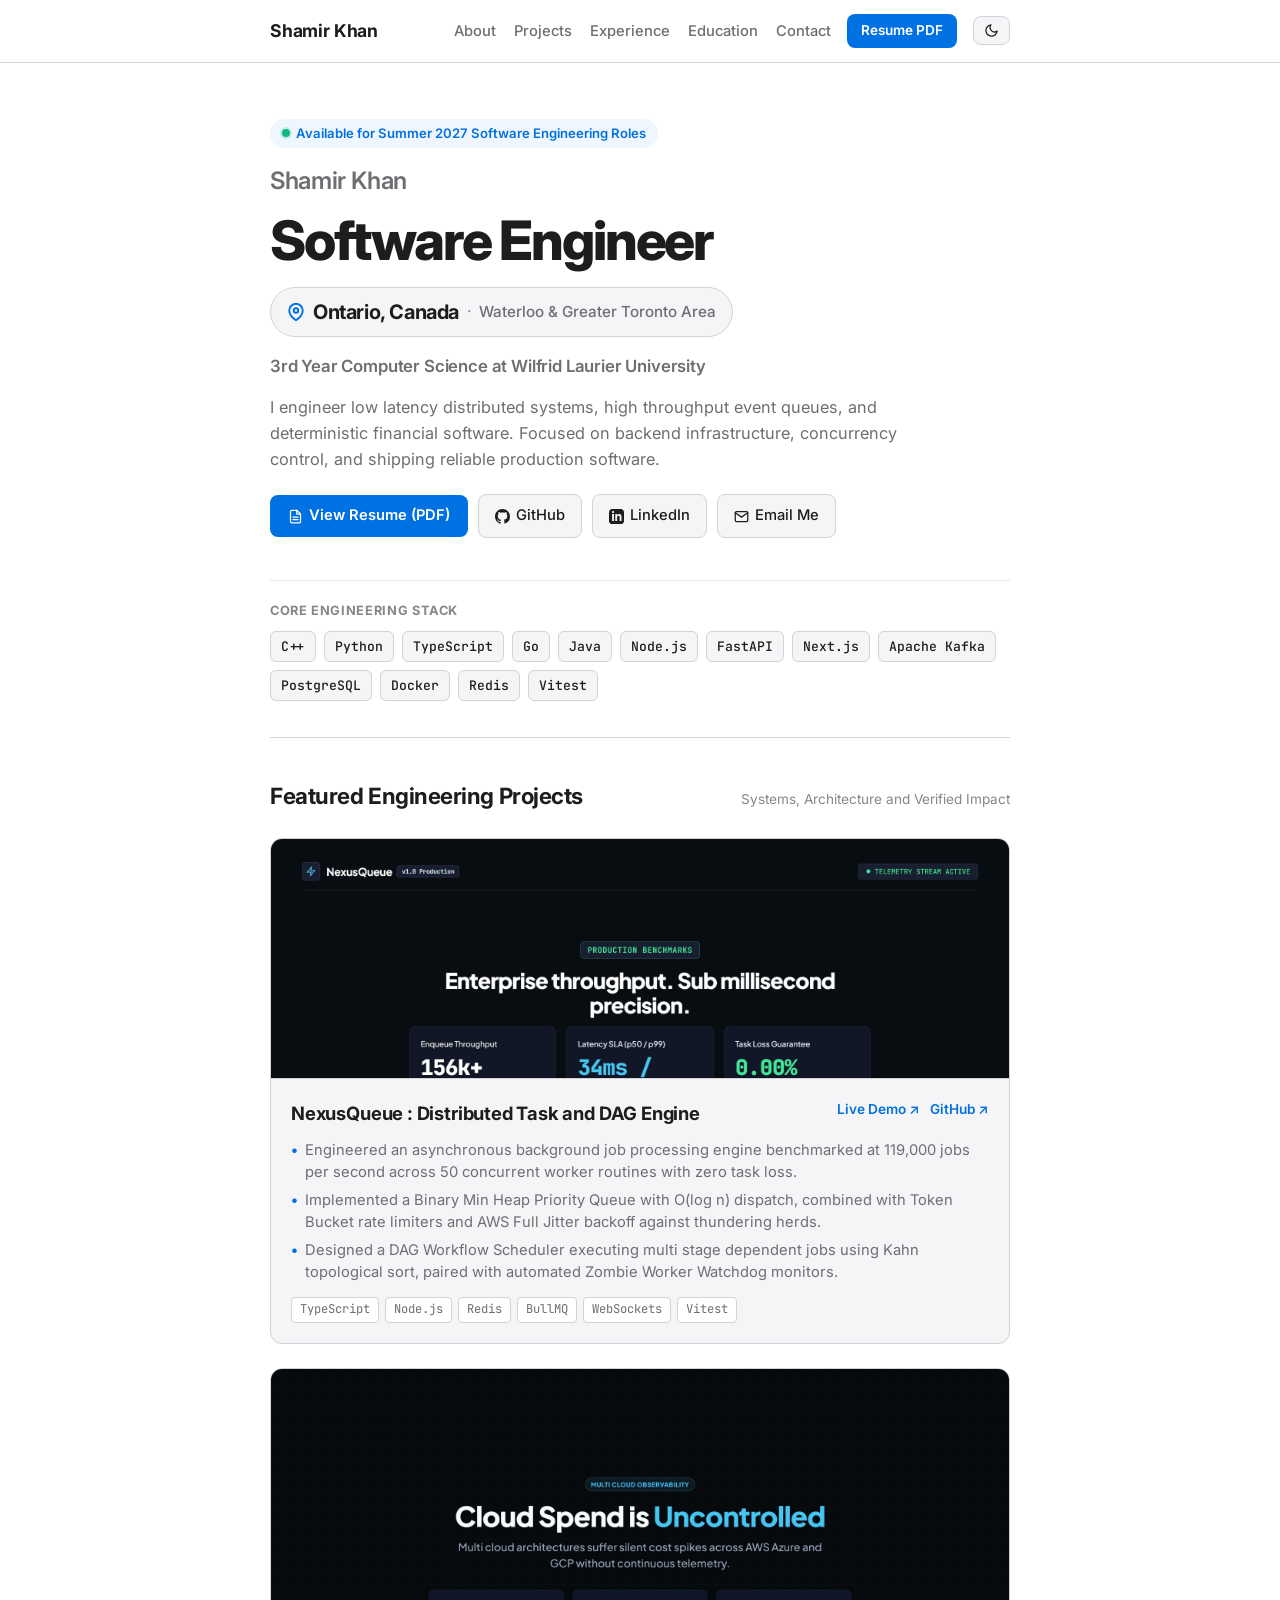
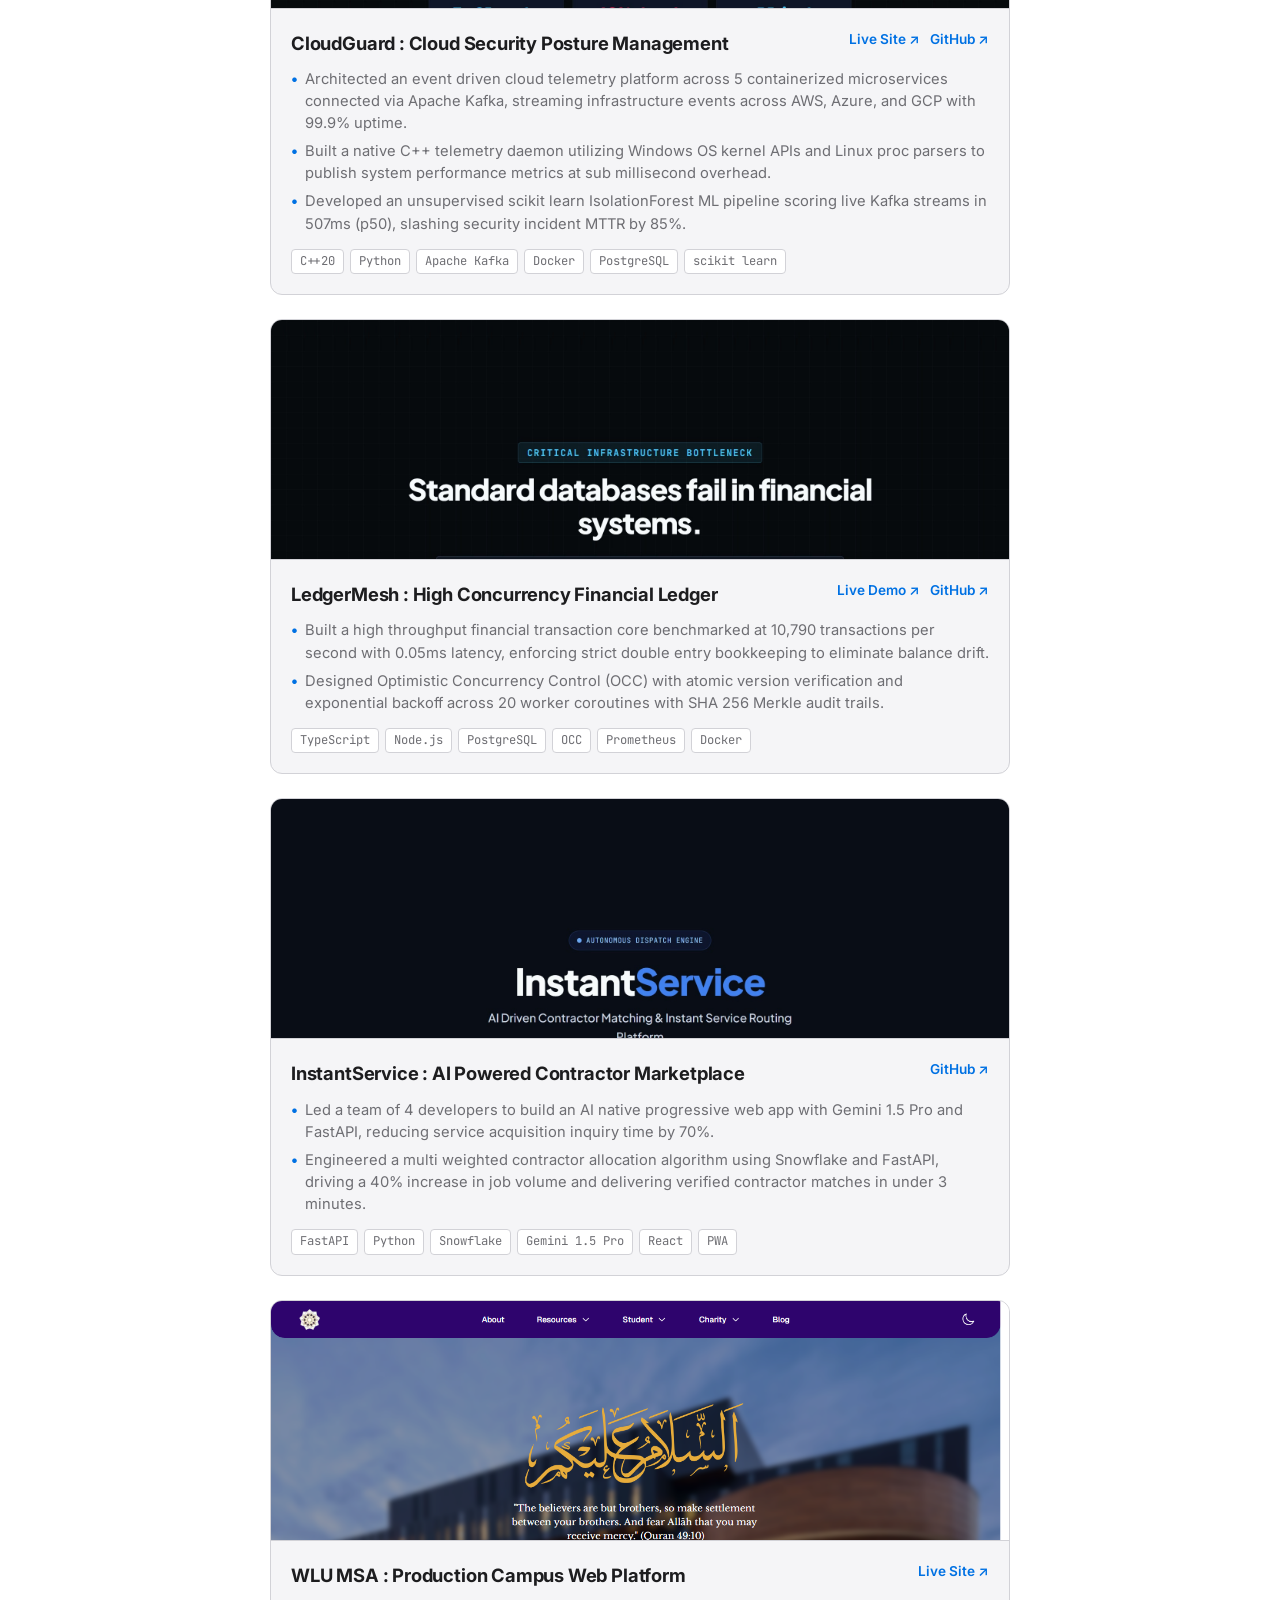
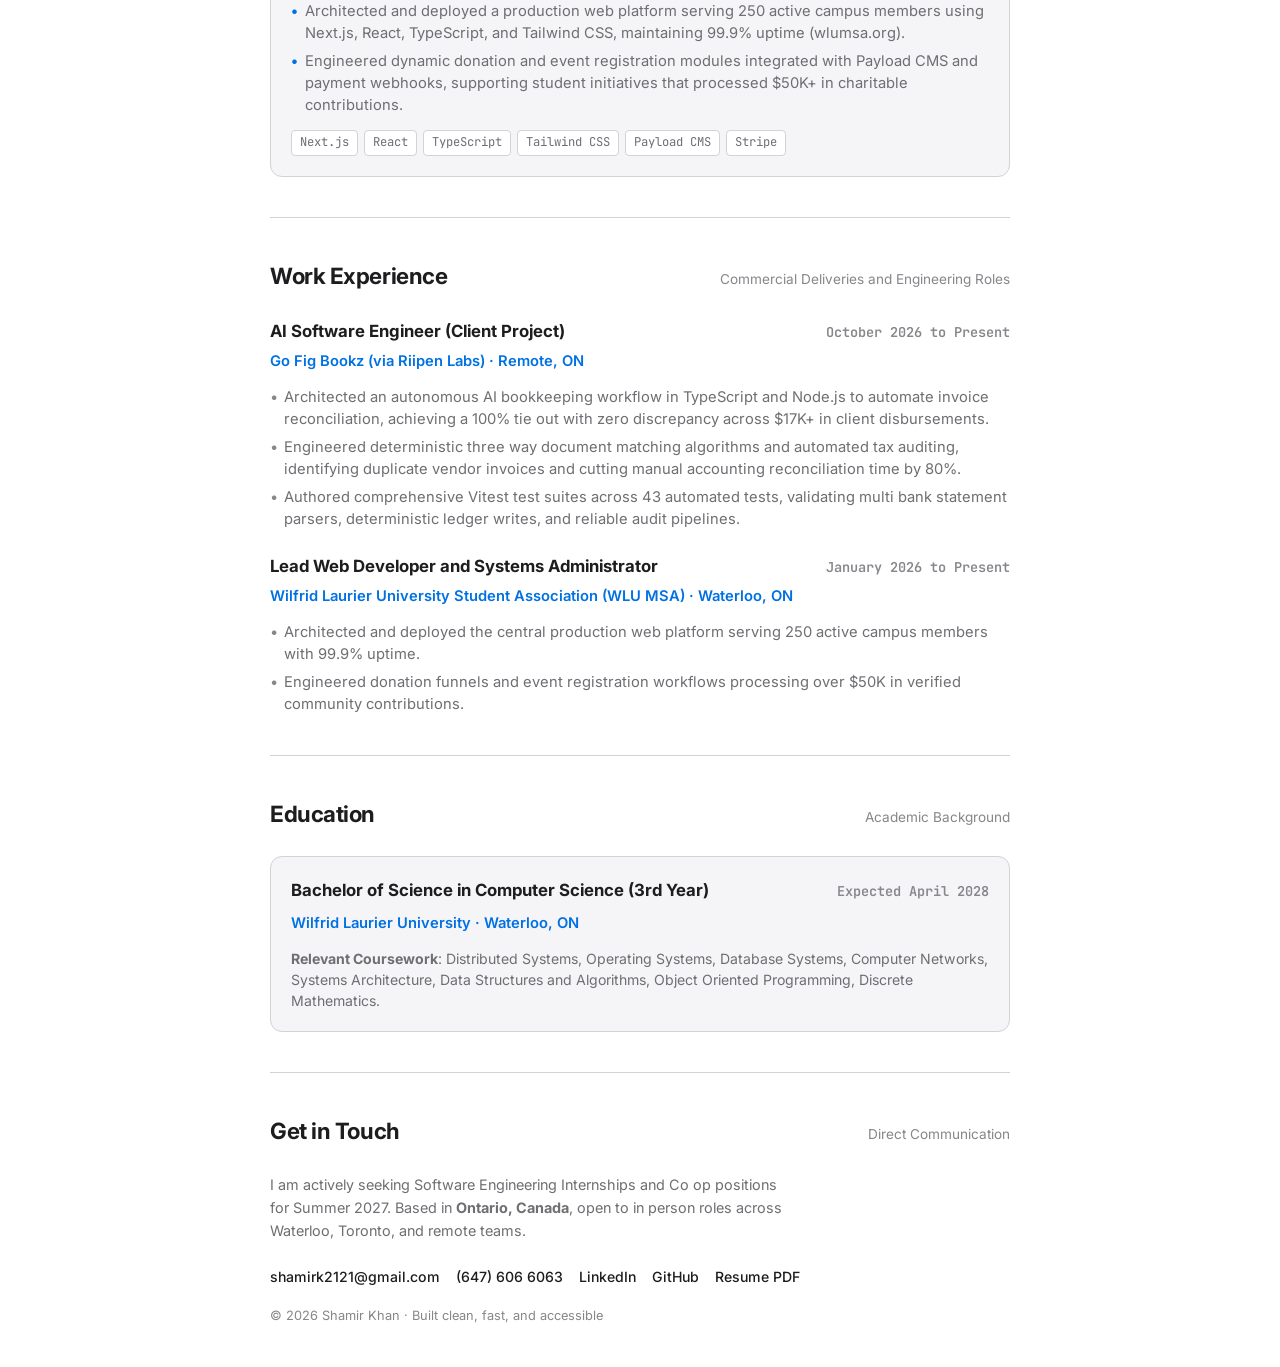
==== commit 32464752: "style: elevate Software Engineer and Ontario Canada to bold primary hero elements with Apple aesthet" ====
--- a/index.html
+++ b/index.html
@@ -73,15 +73,21 @@
                     Available for Summer 2027 Software Engineering Roles
                 </div>
                 
-                <h1 class="hero-title">Shamir Khan</h1>
+                <h1 class="hero-name">Shamir Khan</h1>
                 
-                <div class="hero-subtitle">
-                    Software Engineer · 3rd Year Computer Science at Wilfrid Laurier University
-                </div>
-
-                <div class="hero-location">
-                    <svg width="16" height="16" viewBox="0 0 24 24" fill="none" stroke="currentColor" stroke-width="2" stroke-linecap="round" stroke-linejoin="round"><path d="M21 10c0 7-9 13-9 13s-9-6-9-13a9 9 0 0 1 18 0z"/><circle cx="12" cy="10" r="3"/></svg>
-                    <span>Based in <b>Ontario, Canada</b> (Waterloo and Greater Toronto Area)</span>
+                <div class="hero-role-headline">
+                    Software Engineer
+                </div>
+
+                <div class="hero-location-banner">
+                    <svg width="18" height="18" viewBox="0 0 24 24" fill="none" stroke="currentColor" stroke-width="2.5" stroke-linecap="round" stroke-linejoin="round"><path d="M21 10c0 7-9 13-9 13s-9-6-9-13a9 9 0 0 1 18 0z"/><circle cx="12" cy="10" r="3"/></svg>
+                    <span class="location-bold">Ontario, Canada</span>
+                    <span class="location-divider">·</span>
+                    <span class="location-detail">Waterloo & Greater Toronto Area</span>
+                </div>
+
+                <div class="hero-institution">
+                    3rd Year Computer Science at Wilfrid Laurier University
                 </div>
 
                 <p class="hero-bio">
--- a/style.css
+++ b/style.css
@@ -3,37 +3,37 @@
 
 :root {
   --bg: #ffffff;
-  --bg-surface: #f9fafb;
-  --bg-surface-hover: #f3f4f6;
-  --border: #e5e7eb;
-  --border-subtle: #f0f1f3;
-  --text: #111827;
-  --text-muted: #4b5563;
-  --text-subtle: #6b7280;
-  --accent: #2563eb;
-  --accent-hover: #1d4ed8;
-  --accent-subtle: #eff6ff;
-  --badge-bg: #f3f4f6;
-  --badge-text: #374151;
-  --font-main: 'Inter', system-ui, -apple-system, sans-serif;
-  --font-mono: 'JetBrains Mono', monospace;
-  --max-w: 760px;
+  --bg-surface: #f5f5f7;
+  --bg-surface-hover: #e8e8ed;
+  --border: #d2d2d7;
+  --border-subtle: #e5e5ea;
+  --text: #1d1d1f;
+  --text-muted: #6e6e73;
+  --text-subtle: #86868b;
+  --accent: #0071e3;
+  --accent-hover: #0077ed;
+  --accent-subtle: #f0f6ff;
+  --badge-bg: #f5f5f7;
+  --badge-text: #1d1d1f;
+  --font-main: -apple-system, BlinkMacSystemFont, "SF Pro Display", "SF Pro Text", "Inter", system-ui, sans-serif;
+  --font-mono: "SF Mono", "JetBrains Mono", Menlo, monospace;
+  --max-w: 780px;
 }
 
 [data-theme="dark"] {
-  --bg: #0d1117;
-  --bg-surface: #161b22;
-  --bg-surface-hover: #21262d;
-  --border: #30363d;
-  --border-subtle: #21262d;
-  --text: #f0f6fc;
-  --text-muted: #8b949e;
-  --text-subtle: #6e7681;
-  --accent: #58a6ff;
-  --accent-hover: #79b8ff;
+  --bg: #000000;
+  --bg-surface: #161617;
+  --bg-surface-hover: #1f1f20;
+  --border: #2d2d2e;
+  --border-subtle: #1f1f20;
+  --text: #f5f5f7;
+  --text-muted: #86868b;
+  --text-subtle: #6e6e73;
+  --accent: #2997ff;
+  --accent-hover: #47a6ff;
   --accent-subtle: #0d1b2a;
-  --badge-bg: #21262d;
-  --badge-text: #c9d1d9;
+  --badge-bg: #1c1c1e;
+  --badge-text: #f5f5f7;
 }
 
 * {
@@ -164,32 +164,63 @@
   box-shadow: 0 0 0 2px rgba(16, 185, 129, 0.2);
 }
 
-.hero-title {
-  font-size: 2.2rem;
+.hero-name {
+  font-size: 1.5rem;
+  font-weight: 600;
+  color: var(--text-muted);
+  letter-spacing: -0.015em;
+}
+
+.hero-role-headline {
+  font-size: 3.4rem;
   font-weight: 800;
-  letter-spacing: -0.03em;
-  line-height: 1.15;
-  color: var(--text);
-}
-
-.hero-subtitle {
-  font-size: 1.05rem;
-  font-weight: 600;
-  color: var(--text-muted);
-}
-
-.hero-location {
-  display: flex;
-  align-items: center;
-  gap: 6px;
-  color: var(--text-muted);
-  font-size: 0.95rem;
-  font-weight: 500;
-}
-
-.hero-location svg {
+  letter-spacing: -0.04em;
+  line-height: 1.05;
+  color: var(--text);
+  margin-top: -2px;
+}
+
+.hero-location-banner {
+  display: inline-flex;
+  align-items: center;
+  gap: 8px;
+  background: var(--bg-surface);
+  border: 1px solid var(--border);
+  padding: 8px 16px;
+  border-radius: 9999px;
+  width: fit-content;
+  margin-top: 4px;
+}
+
+.hero-location-banner svg {
   color: var(--accent);
   flex-shrink: 0;
+}
+
+.location-bold {
+  font-size: 1.25rem;
+  font-weight: 700;
+  color: var(--text);
+  letter-spacing: -0.02em;
+}
+
+.location-divider {
+  color: var(--text-subtle);
+  font-weight: 400;
+}
+
+.location-detail {
+  font-size: 0.95rem;
+  color: var(--text-muted);
+  font-weight: 500;
+}
+
+.hero-institution {
+  font-size: 1.05rem;
+  font-weight: 600;
+  color: var(--text-muted);
+  letter-spacing: -0.01em;
+  margin-top: 2px;
 }
 
 .hero-bio {
@@ -573,8 +604,13 @@
 
 /* Mobile responsive */
 @media (max-width: 640px) {
-  .hero-title {
-    font-size: 1.8rem;
+  .hero-role-headline {
+    font-size: 2.3rem;
+  }
+  .hero-location-banner {
+    flex-wrap: wrap;
+    border-radius: 12px;
+    padding: 8px 12px;
   }
   .nav-links {
     display: none;
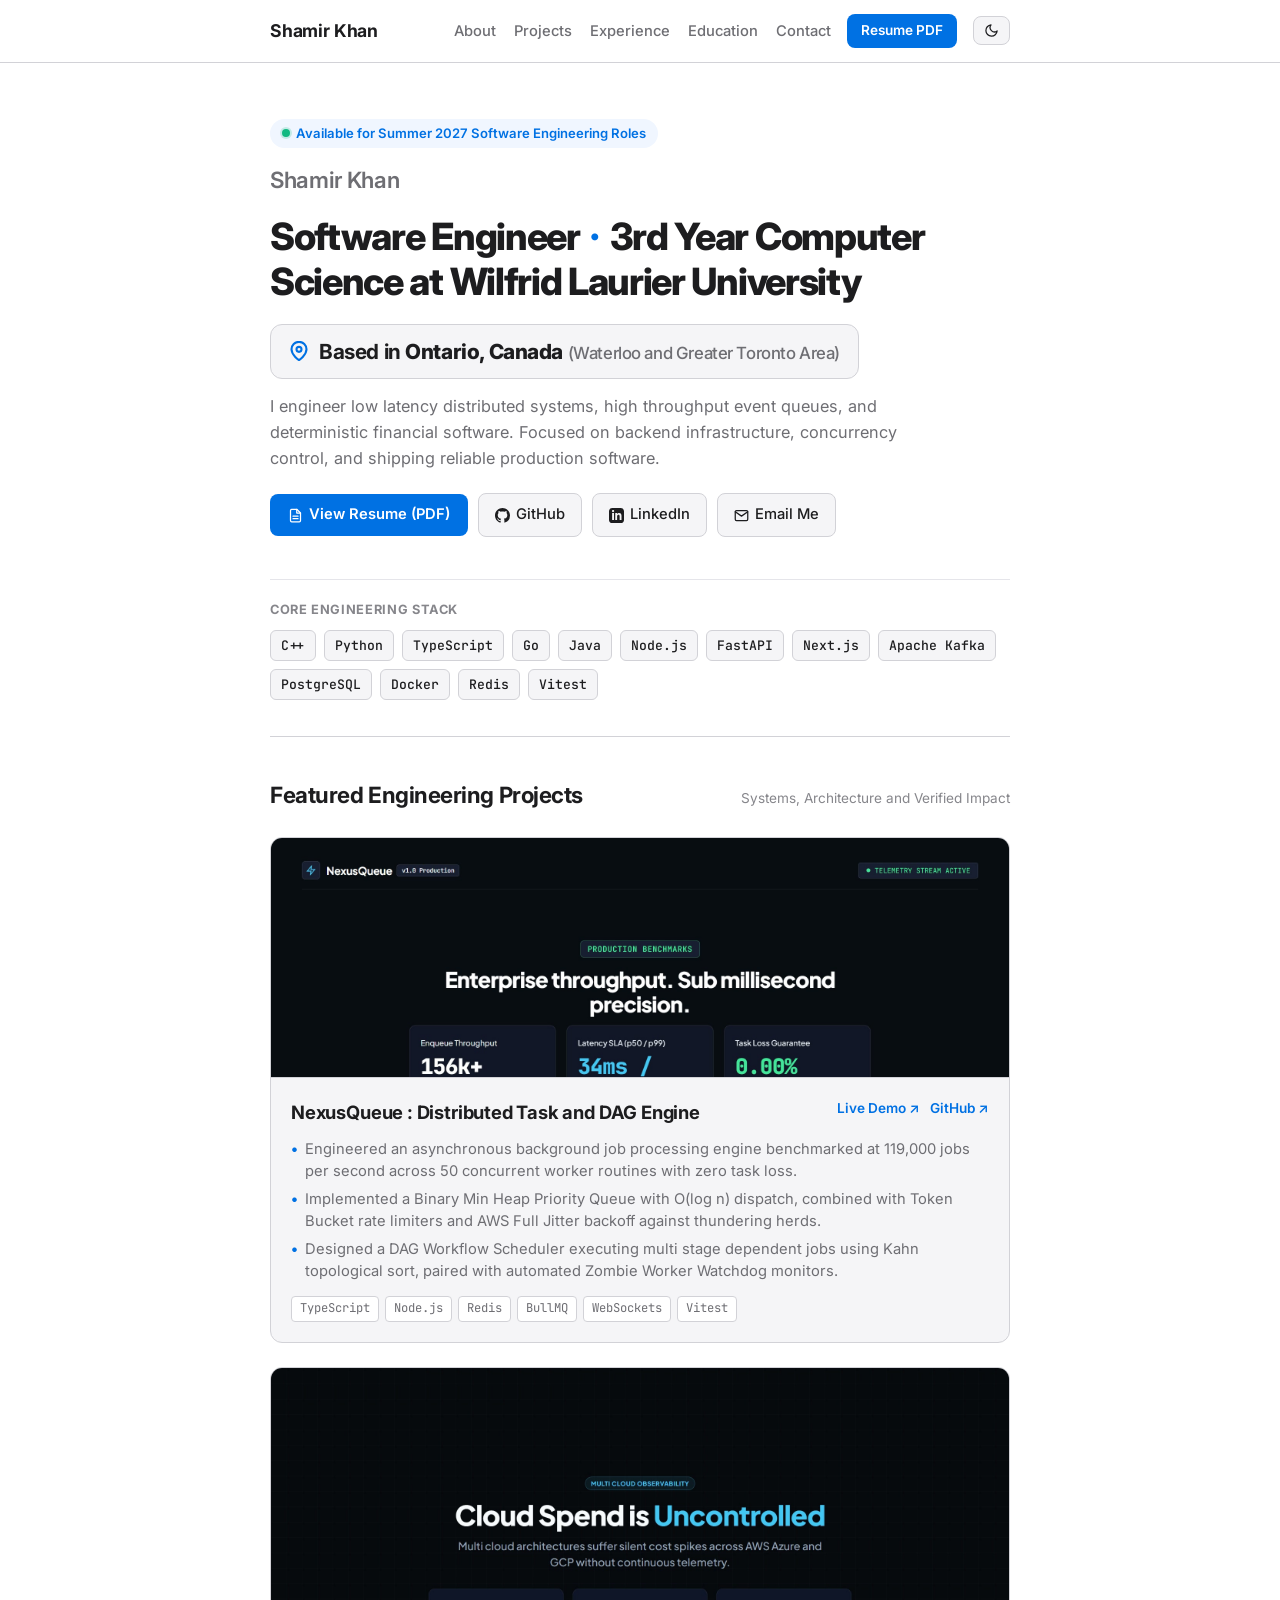
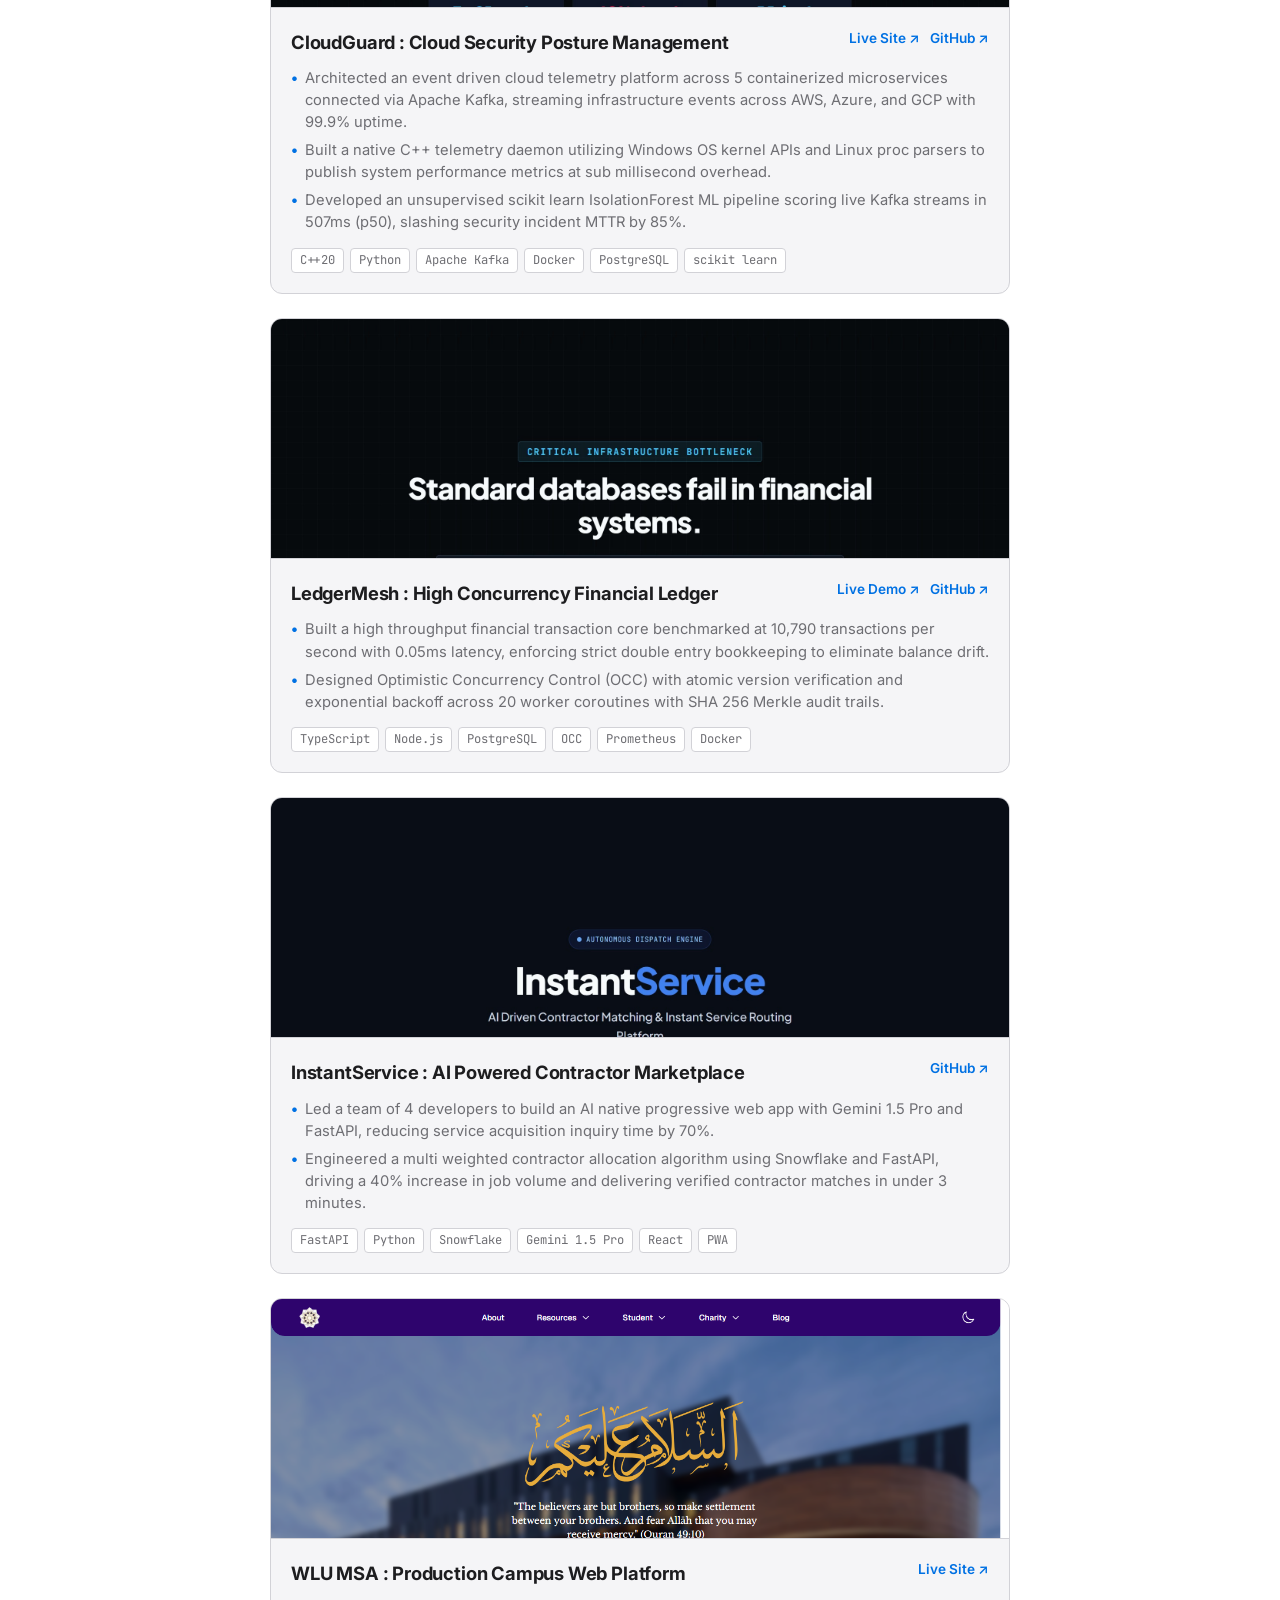
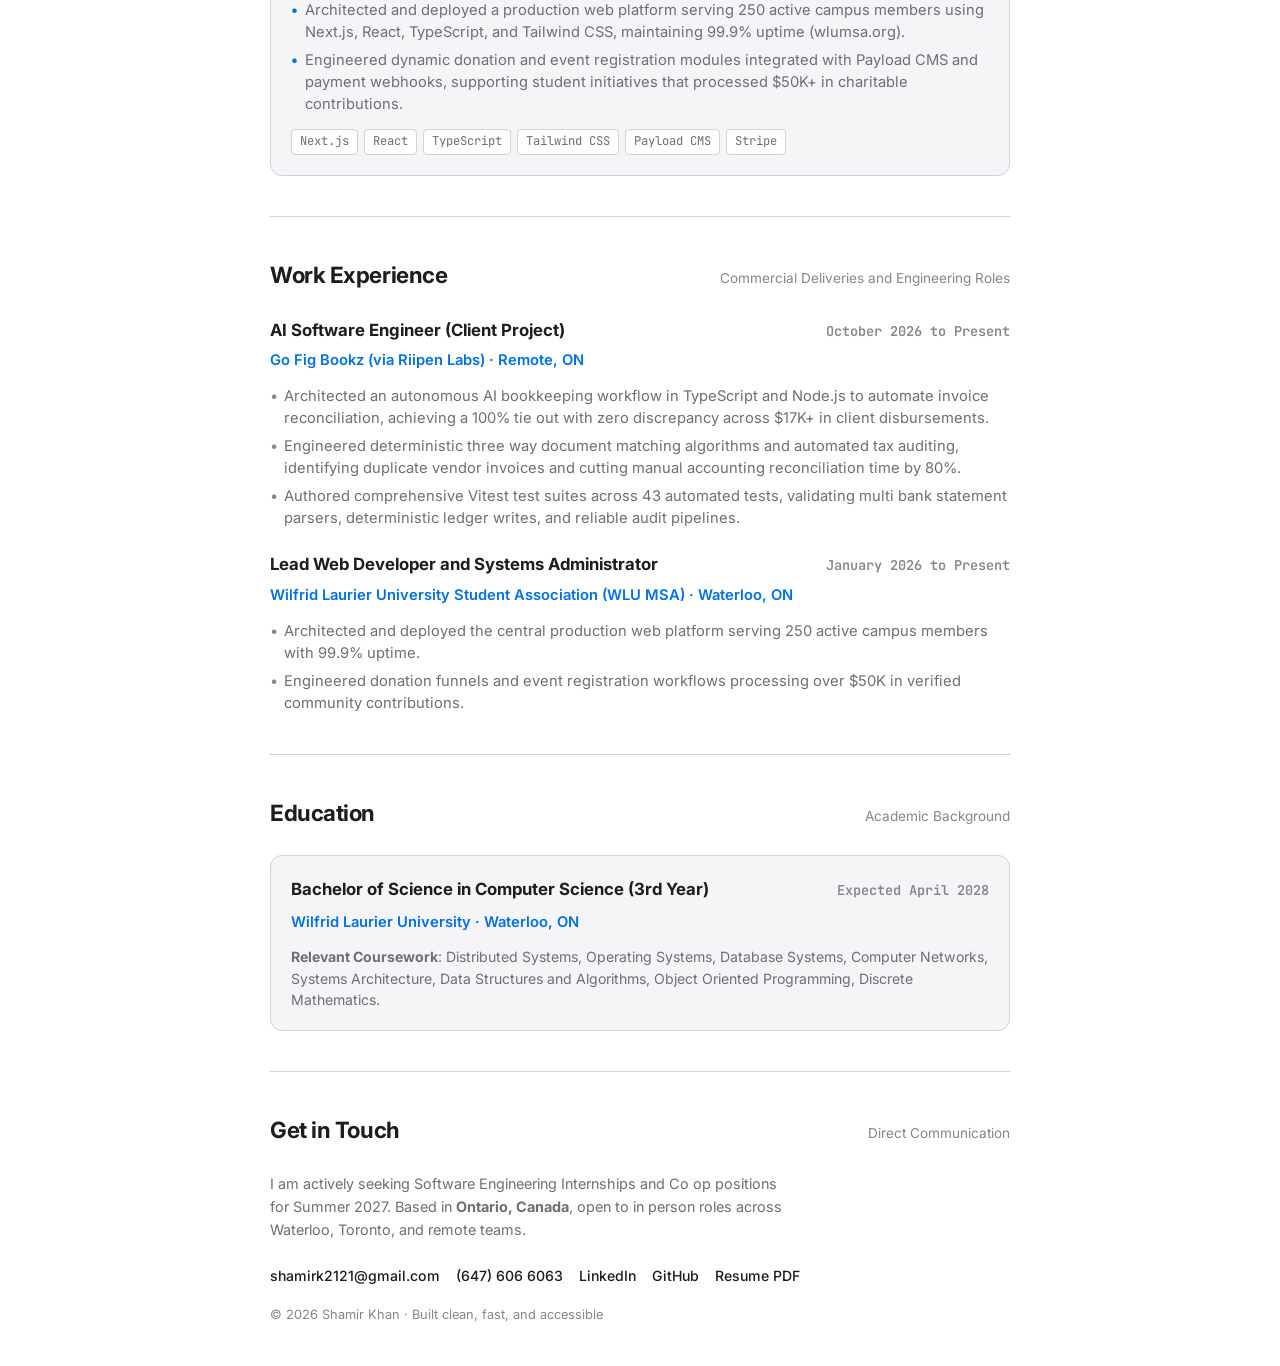
==== commit a9606a5f: "style: format role education line and location as primary bold hero elements with Apple styling" ====
--- a/index.html
+++ b/index.html
@@ -76,18 +76,12 @@
                 <h1 class="hero-name">Shamir Khan</h1>
                 
                 <div class="hero-role-headline">
-                    Software Engineer
+                    Software Engineer <span class="hero-sep">·</span> 3rd Year Computer Science at Wilfrid Laurier University
                 </div>
 
                 <div class="hero-location-banner">
-                    <svg width="18" height="18" viewBox="0 0 24 24" fill="none" stroke="currentColor" stroke-width="2.5" stroke-linecap="round" stroke-linejoin="round"><path d="M21 10c0 7-9 13-9 13s-9-6-9-13a9 9 0 0 1 18 0z"/><circle cx="12" cy="10" r="3"/></svg>
-                    <span class="location-bold">Ontario, Canada</span>
-                    <span class="location-divider">·</span>
-                    <span class="location-detail">Waterloo & Greater Toronto Area</span>
-                </div>
-
-                <div class="hero-institution">
-                    3rd Year Computer Science at Wilfrid Laurier University
+                    <svg width="20" height="20" viewBox="0 0 24 24" fill="none" stroke="currentColor" stroke-width="2.5" stroke-linecap="round" stroke-linejoin="round"><path d="M21 10c0 7-9 13-9 13s-9-6-9-13a9 9 0 0 1 18 0z"/><circle cx="12" cy="10" r="3"/></svg>
+                    <span>Based in <strong class="location-bold">Ontario, Canada</strong> <span class="location-detail">(Waterloo and Greater Toronto Area)</span></span>
                 </div>
 
                 <p class="hero-bio">
--- a/style.css
+++ b/style.css
@@ -165,31 +165,40 @@
 }
 
 .hero-name {
-  font-size: 1.5rem;
+  font-size: 1.4rem;
   font-weight: 600;
   color: var(--text-muted);
   letter-spacing: -0.015em;
 }
 
 .hero-role-headline {
-  font-size: 3.4rem;
+  font-size: 2.35rem;
   font-weight: 800;
-  letter-spacing: -0.04em;
-  line-height: 1.05;
-  color: var(--text);
-  margin-top: -2px;
+  letter-spacing: -0.035em;
+  line-height: 1.2;
+  color: var(--text);
+  margin-top: 2px;
+}
+
+.hero-sep {
+  color: var(--accent);
+  margin: 0 4px;
 }
 
 .hero-location-banner {
   display: inline-flex;
   align-items: center;
-  gap: 8px;
+  gap: 10px;
   background: var(--bg-surface);
   border: 1px solid var(--border);
-  padding: 8px 16px;
-  border-radius: 9999px;
+  padding: 10px 18px;
+  border-radius: 12px;
   width: fit-content;
-  margin-top: 4px;
+  margin-top: 6px;
+  font-size: 1.3rem;
+  font-weight: 700;
+  color: var(--text);
+  letter-spacing: -0.02em;
 }
 
 .hero-location-banner svg {
@@ -198,29 +207,14 @@
 }
 
 .location-bold {
-  font-size: 1.25rem;
-  font-weight: 700;
-  color: var(--text);
-  letter-spacing: -0.02em;
-}
-
-.location-divider {
-  color: var(--text-subtle);
-  font-weight: 400;
+  color: var(--text);
+  font-weight: 800;
 }
 
 .location-detail {
-  font-size: 0.95rem;
+  font-size: 1.05rem;
   color: var(--text-muted);
   font-weight: 500;
-}
-
-.hero-institution {
-  font-size: 1.05rem;
-  font-weight: 600;
-  color: var(--text-muted);
-  letter-spacing: -0.01em;
-  margin-top: 2px;
 }
 
 .hero-bio {
@@ -605,12 +599,16 @@
 /* Mobile responsive */
 @media (max-width: 640px) {
   .hero-role-headline {
-    font-size: 2.3rem;
+    font-size: 1.65rem;
+    line-height: 1.25;
   }
   .hero-location-banner {
+    font-size: 1.05rem;
+    padding: 8px 12px;
     flex-wrap: wrap;
-    border-radius: 12px;
-    padding: 8px 12px;
+  }
+  .location-detail {
+    font-size: 0.9rem;
   }
   .nav-links {
     display: none;
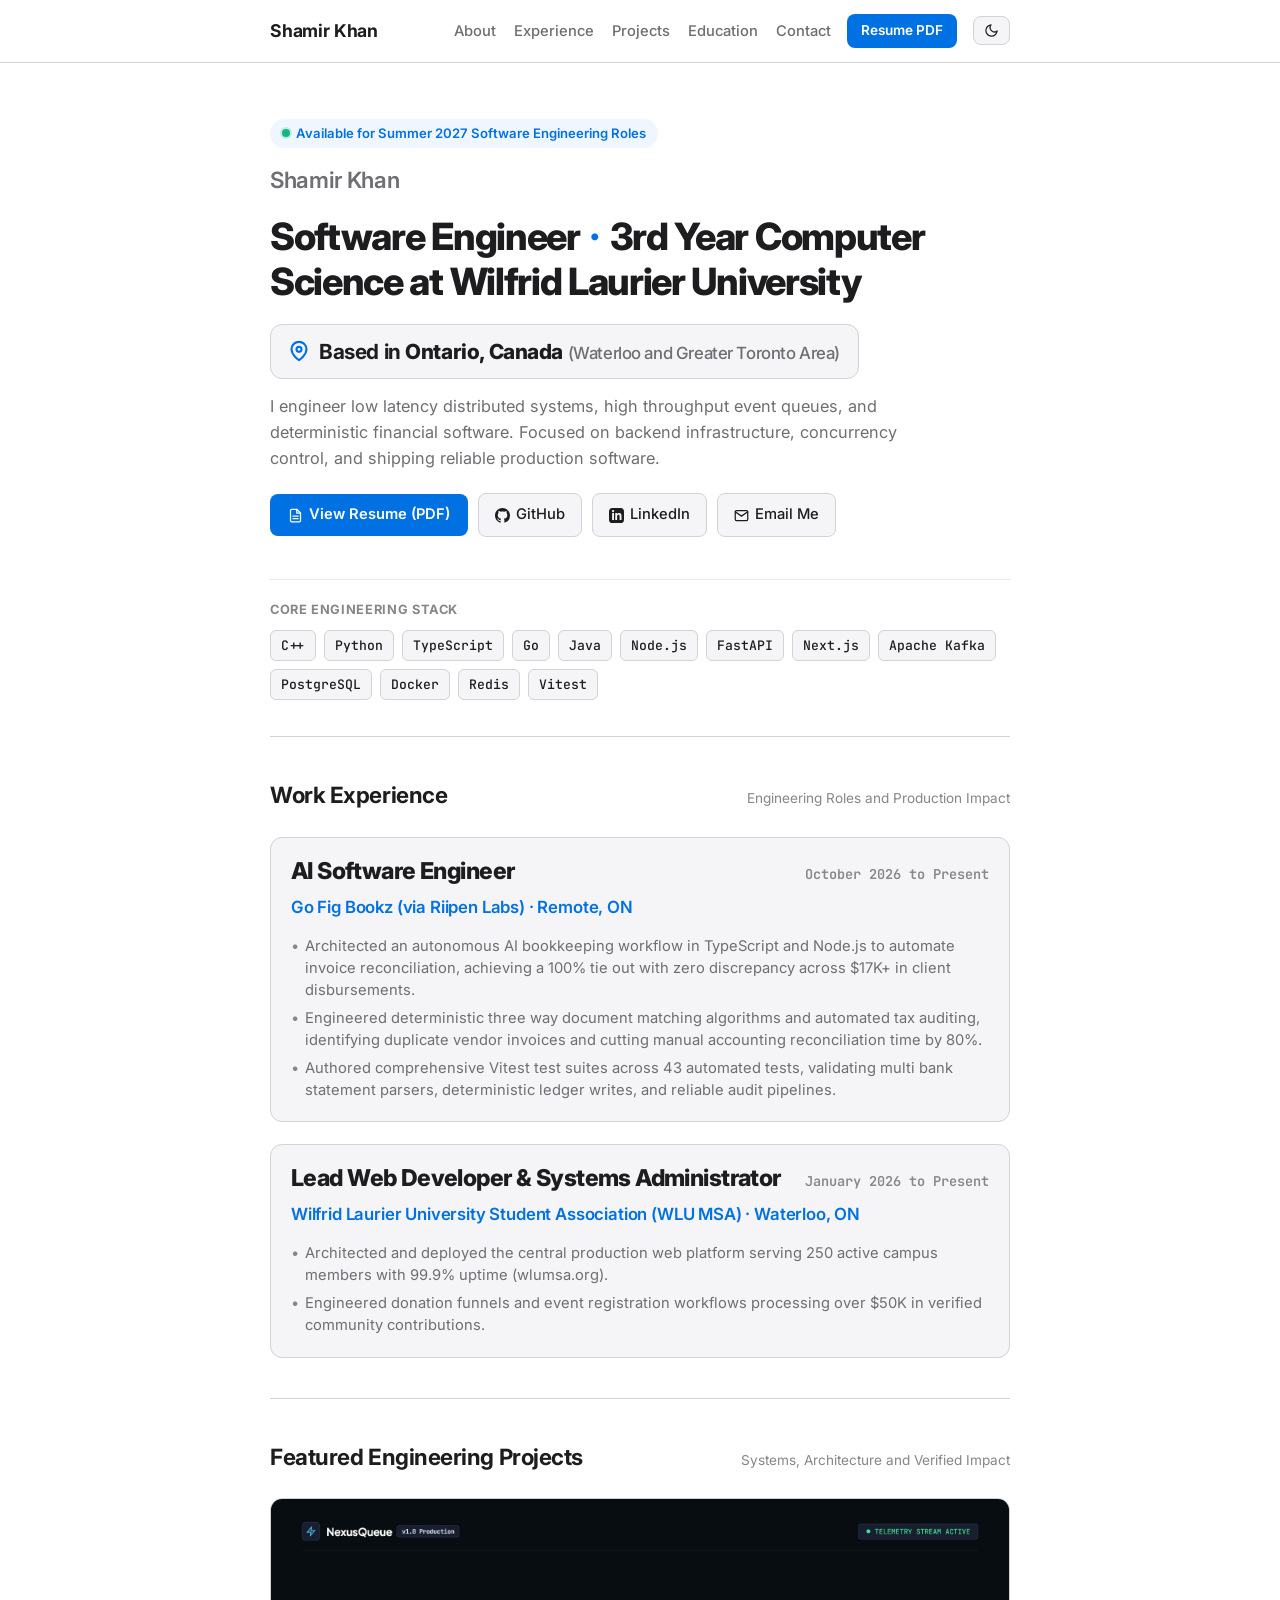
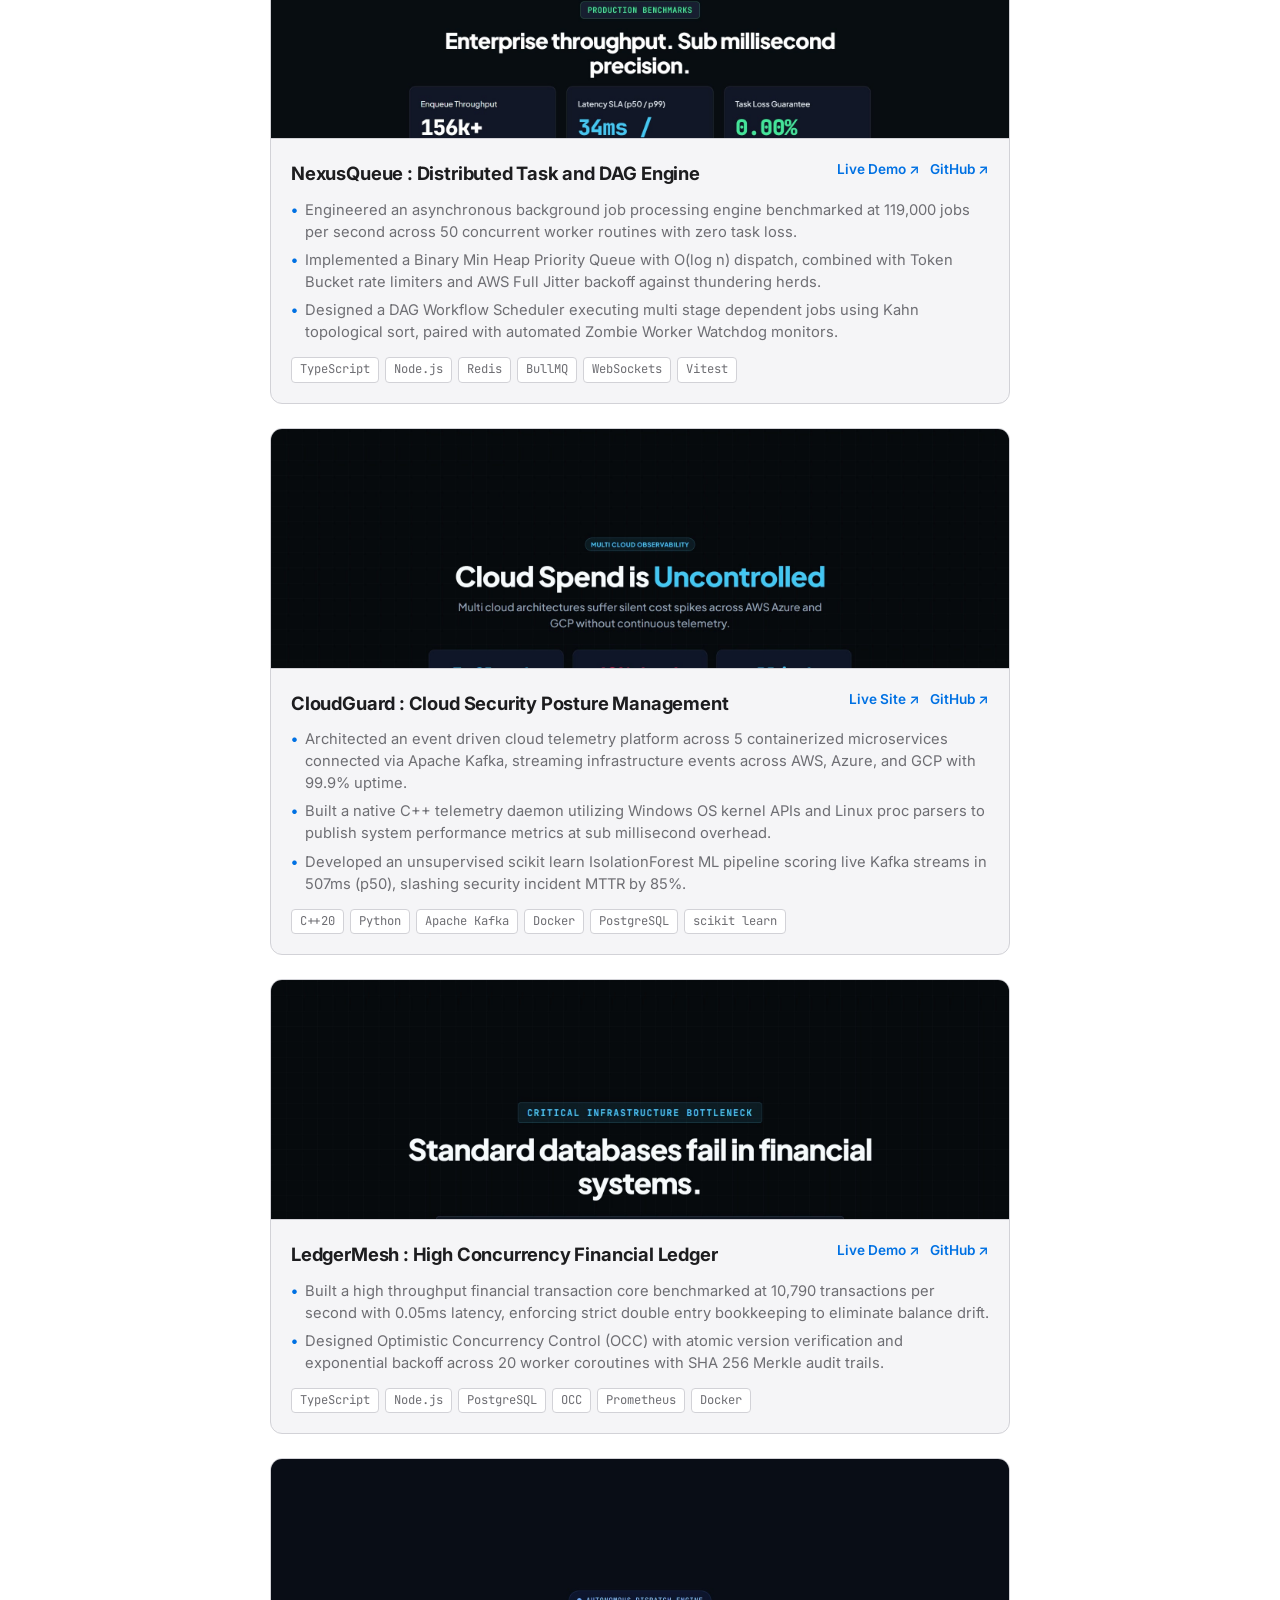
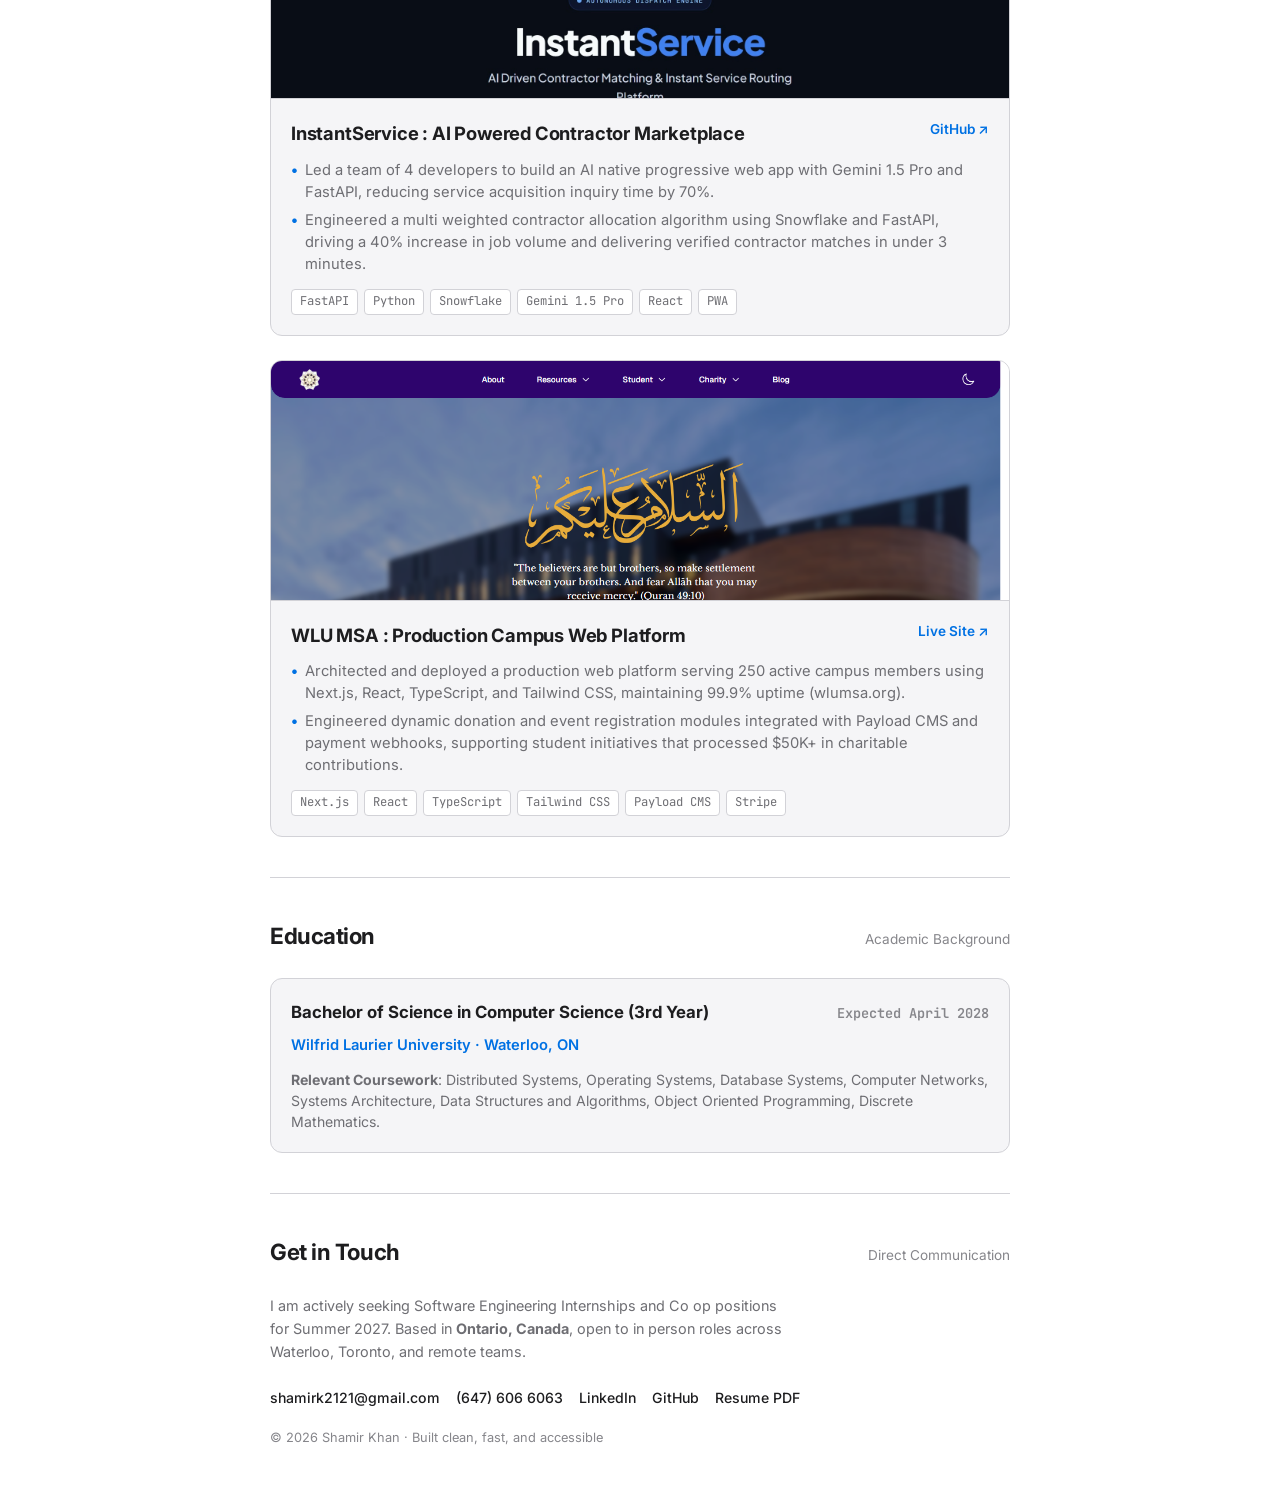
==== commit 0fbd2a6f: "feat: show Work Experience before Projects with bold AI Engineer Go Fig Bookz styling" ====
--- a/index.html
+++ b/index.html
@@ -52,8 +52,8 @@
             <div class="nav-actions">
                 <ul class="nav-links">
                     <li><a href="#about">About</a></li>
+                    <li><a href="#experience">Experience</a></li>
                     <li><a href="#projects">Projects</a></li>
-                    <li><a href="#experience">Experience</a></li>
                     <li><a href="#education">Education</a></li>
                     <li><a href="#contact">Contact</a></li>
                 </ul>
@@ -128,6 +128,43 @@
             </div>
         </section>
 
+        <!-- Experience Section (Shown First) -->
+        <section id="experience" class="section">
+            <div class="section-head">
+                <h2 class="section-heading">Work Experience</h2>
+                <span class="section-note">Engineering Roles and Production Impact</span>
+            </div>
+
+            <div class="experience-list">
+                
+                <div class="experience-item">
+                    <div class="experience-top">
+                        <span class="experience-role">AI Software Engineer</span>
+                        <span class="experience-date">October 2026 to Present</span>
+                    </div>
+                    <div class="experience-company">Go Fig Bookz (via Riipen Labs) · Remote, ON</div>
+                    <ul class="experience-bullets">
+                        <li>Architected an autonomous AI bookkeeping workflow in TypeScript and Node.js to automate invoice reconciliation, achieving a 100% tie out with zero discrepancy across $17K+ in client disbursements.</li>
+                        <li>Engineered deterministic three way document matching algorithms and automated tax auditing, identifying duplicate vendor invoices and cutting manual accounting reconciliation time by 80%.</li>
+                        <li>Authored comprehensive Vitest test suites across 43 automated tests, validating multi bank statement parsers, deterministic ledger writes, and reliable audit pipelines.</li>
+                    </ul>
+                </div>
+
+                <div class="experience-item">
+                    <div class="experience-top">
+                        <span class="experience-role">Lead Web Developer & Systems Administrator</span>
+                        <span class="experience-date">January 2026 to Present</span>
+                    </div>
+                    <div class="experience-company">Wilfrid Laurier University Student Association (WLU MSA) · Waterloo, ON</div>
+                    <ul class="experience-bullets">
+                        <li>Architected and deployed the central production web platform serving 250 active campus members with 99.9% uptime (wlumsa.org).</li>
+                        <li>Engineered donation funnels and event registration workflows processing over $50K in verified community contributions.</li>
+                    </ul>
+                </div>
+
+            </div>
+        </section>
+
         <!-- Selected Projects Section -->
         <section id="projects" class="section">
             <div class="section-head">
@@ -276,43 +313,6 @@
                         </div>
                     </div>
                 </article>
-
-            </div>
-        </section>
-
-        <!-- Experience Section -->
-        <section id="experience" class="section">
-            <div class="section-head">
-                <h2 class="section-heading">Work Experience</h2>
-                <span class="section-note">Commercial Deliveries and Engineering Roles</span>
-            </div>
-
-            <div class="experience-list">
-                
-                <div class="experience-item">
-                    <div class="experience-top">
-                        <span class="experience-role">AI Software Engineer (Client Project)</span>
-                        <span class="experience-date">October 2026 to Present</span>
-                    </div>
-                    <div class="experience-company">Go Fig Bookz (via Riipen Labs) · Remote, ON</div>
-                    <ul class="experience-bullets">
-                        <li>Architected an autonomous AI bookkeeping workflow in TypeScript and Node.js to automate invoice reconciliation, achieving a 100% tie out with zero discrepancy across $17K+ in client disbursements.</li>
-                        <li>Engineered deterministic three way document matching algorithms and automated tax auditing, identifying duplicate vendor invoices and cutting manual accounting reconciliation time by 80%.</li>
-                        <li>Authored comprehensive Vitest test suites across 43 automated tests, validating multi bank statement parsers, deterministic ledger writes, and reliable audit pipelines.</li>
-                    </ul>
-                </div>
-
-                <div class="experience-item">
-                    <div class="experience-top">
-                        <span class="experience-role">Lead Web Developer and Systems Administrator</span>
-                        <span class="experience-date">January 2026 to Present</span>
-                    </div>
-                    <div class="experience-company">Wilfrid Laurier University Student Association (WLU MSA) · Waterloo, ON</div>
-                    <ul class="experience-bullets">
-                        <li>Architected and deployed the central production web platform serving 250 active campus members with 99.9% uptime.</li>
-                        <li>Engineered donation funnels and event registration workflows processing over $50K in verified community contributions.</li>
-                    </ul>
-                </div>
 
             </div>
         </section>
--- a/style.css
+++ b/style.css
@@ -452,7 +452,11 @@
 .experience-item {
   display: flex;
   flex-direction: column;
-  gap: 6px;
+  gap: 8px;
+  background: var(--bg-surface);
+  border: 1px solid var(--border);
+  padding: 20px;
+  border-radius: 12px;
 }
 
 .experience-top {
@@ -460,13 +464,15 @@
   justify-content: space-between;
   align-items: baseline;
   flex-wrap: wrap;
-  gap: 4px;
+  gap: 6px;
 }
 
 .experience-role {
-  font-weight: 700;
-  font-size: 1.05rem;
-  color: var(--text);
+  font-weight: 800;
+  font-size: 1.45rem;
+  color: var(--text);
+  letter-spacing: -0.025em;
+  line-height: 1.2;
 }
 
 .experience-date {
@@ -477,9 +483,10 @@
 }
 
 .experience-company {
-  font-size: 0.92rem;
-  color: var(--accent);
-  font-weight: 600;
+  font-size: 1.05rem;
+  color: var(--accent);
+  font-weight: 600;
+  letter-spacing: -0.01em;
 }
 
 .experience-bullets {
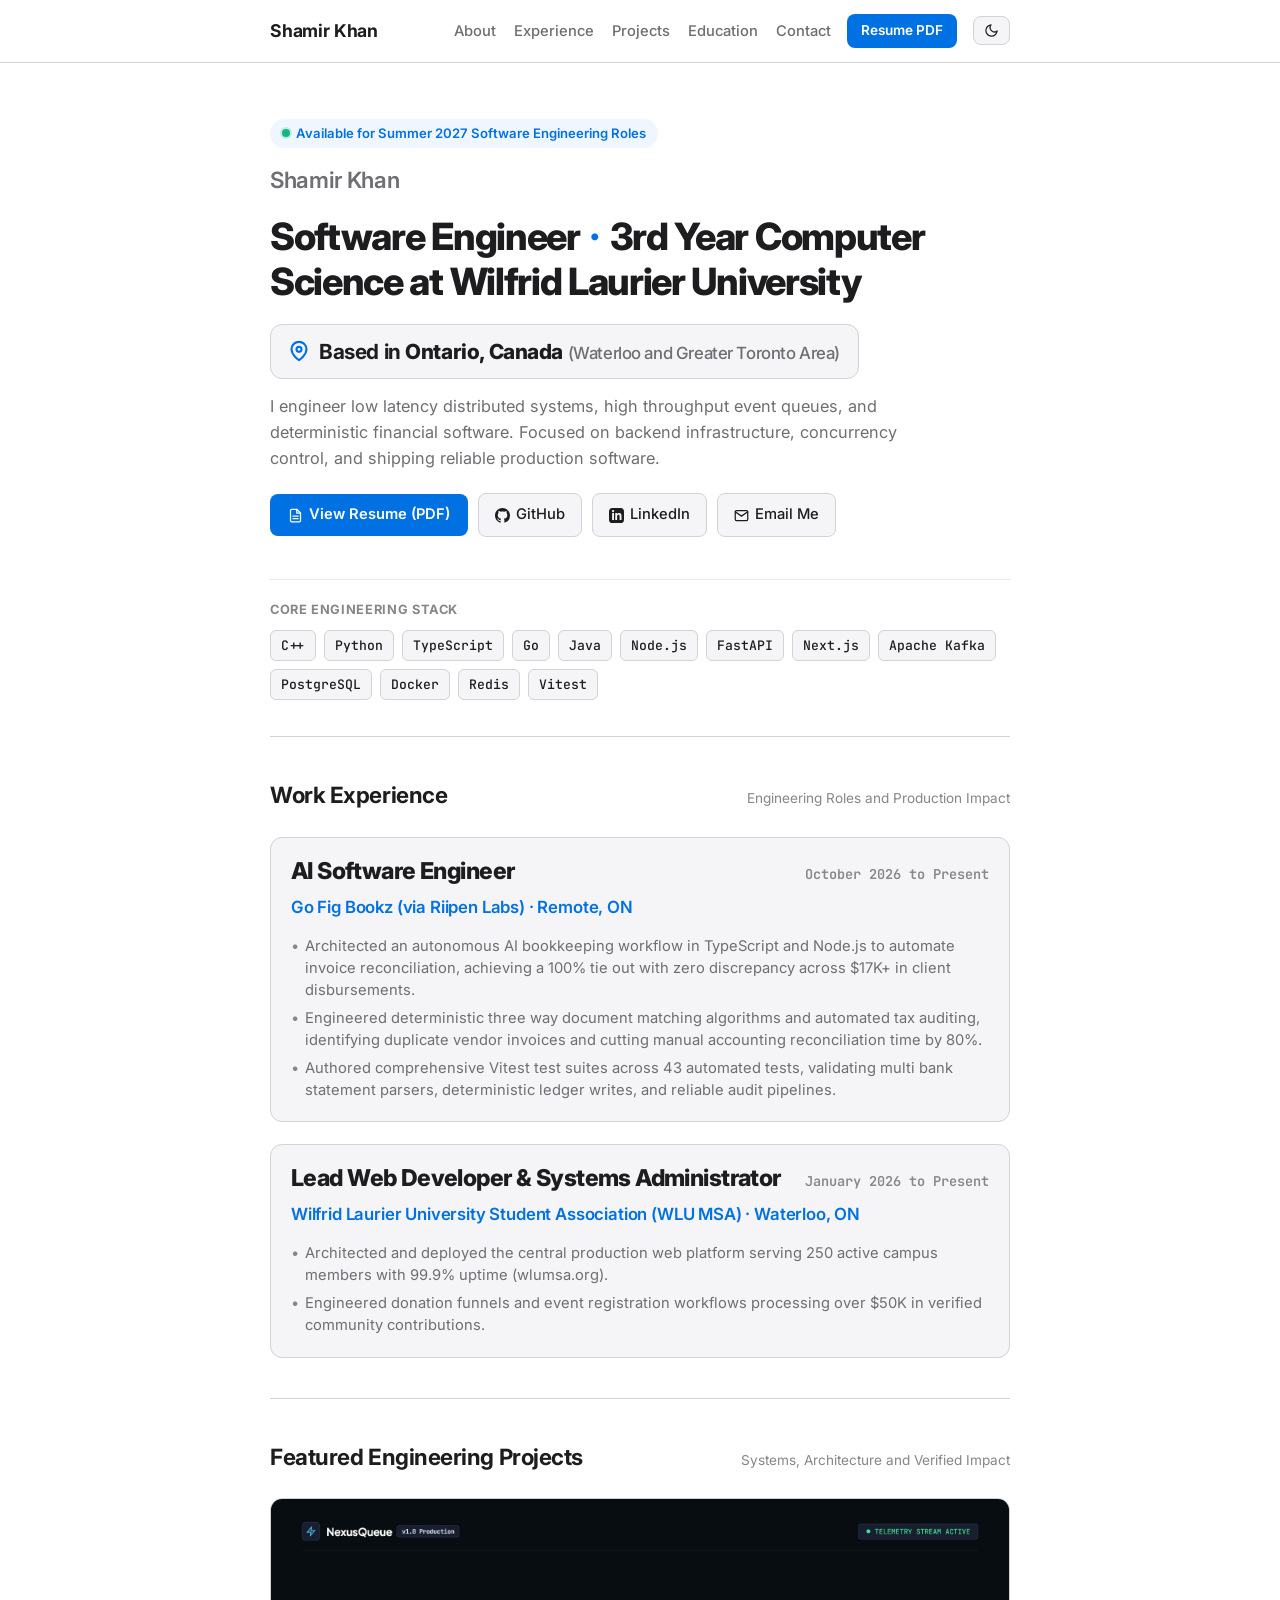
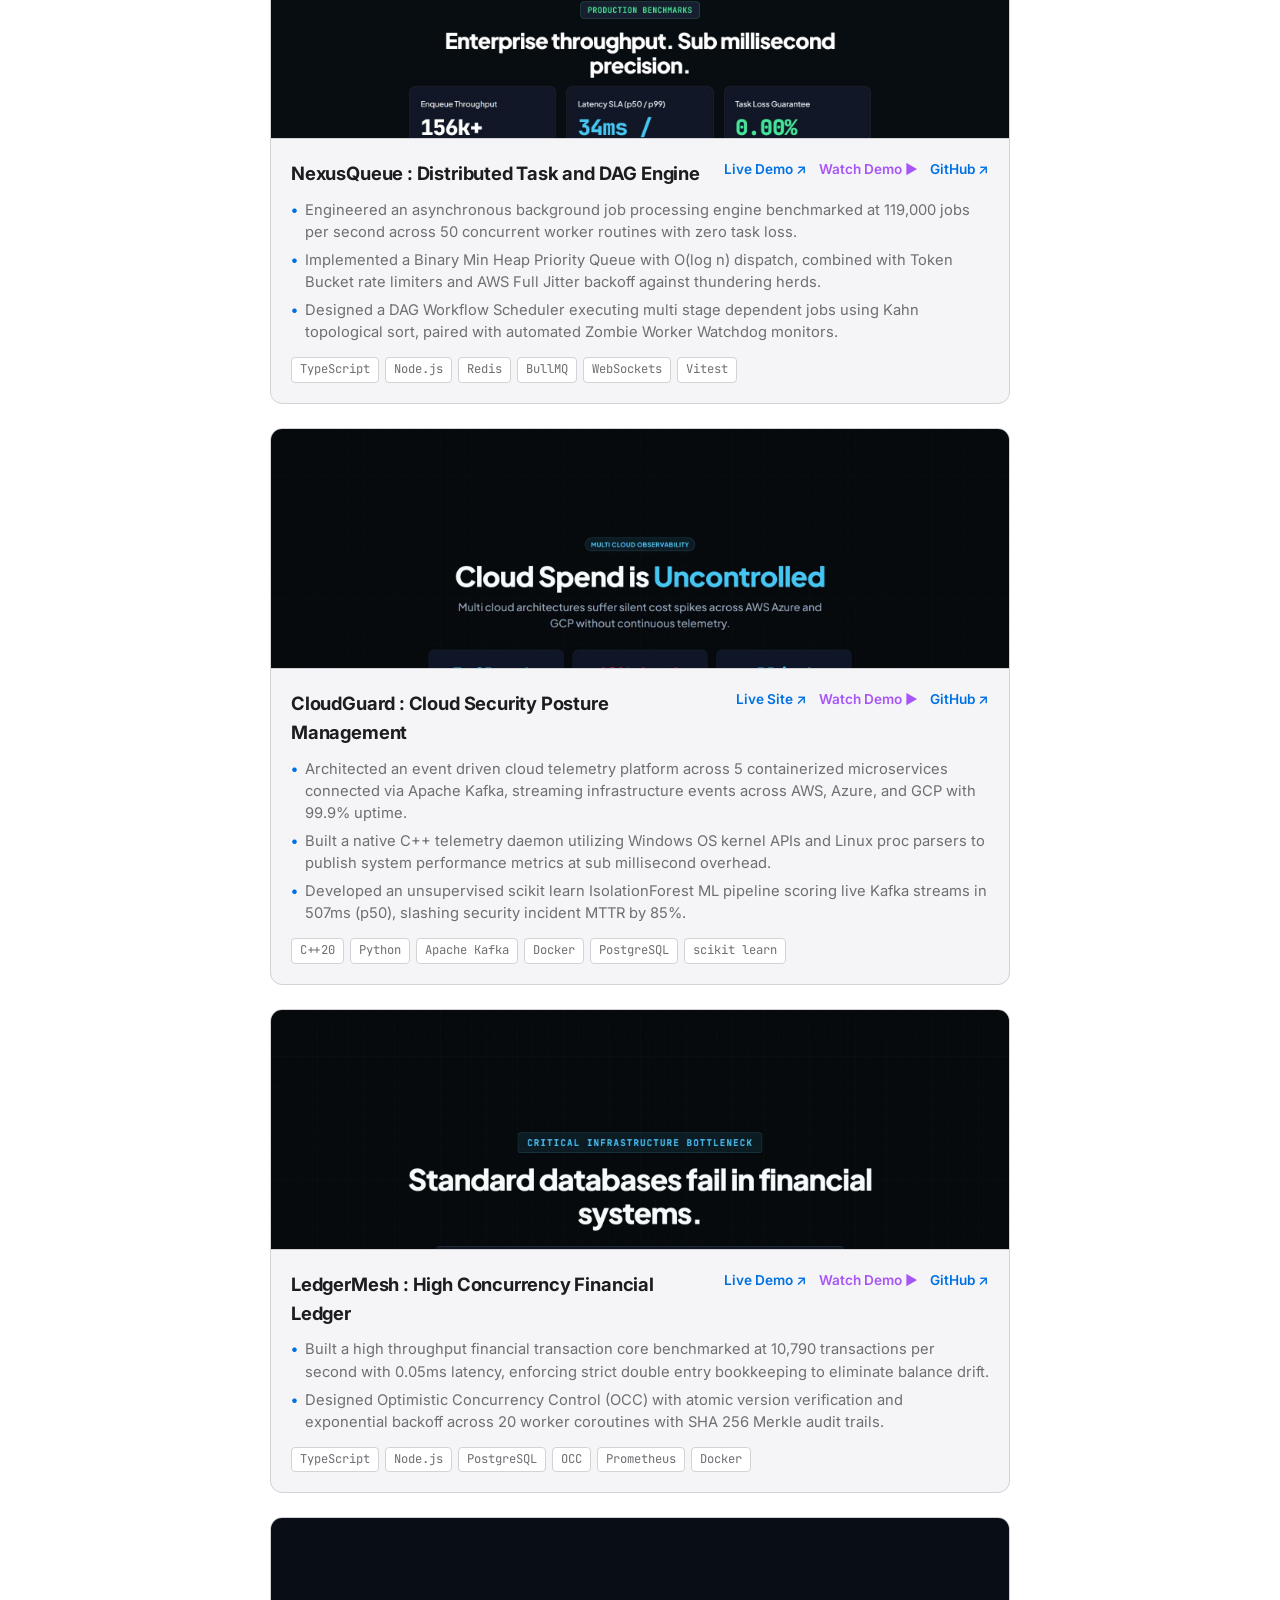
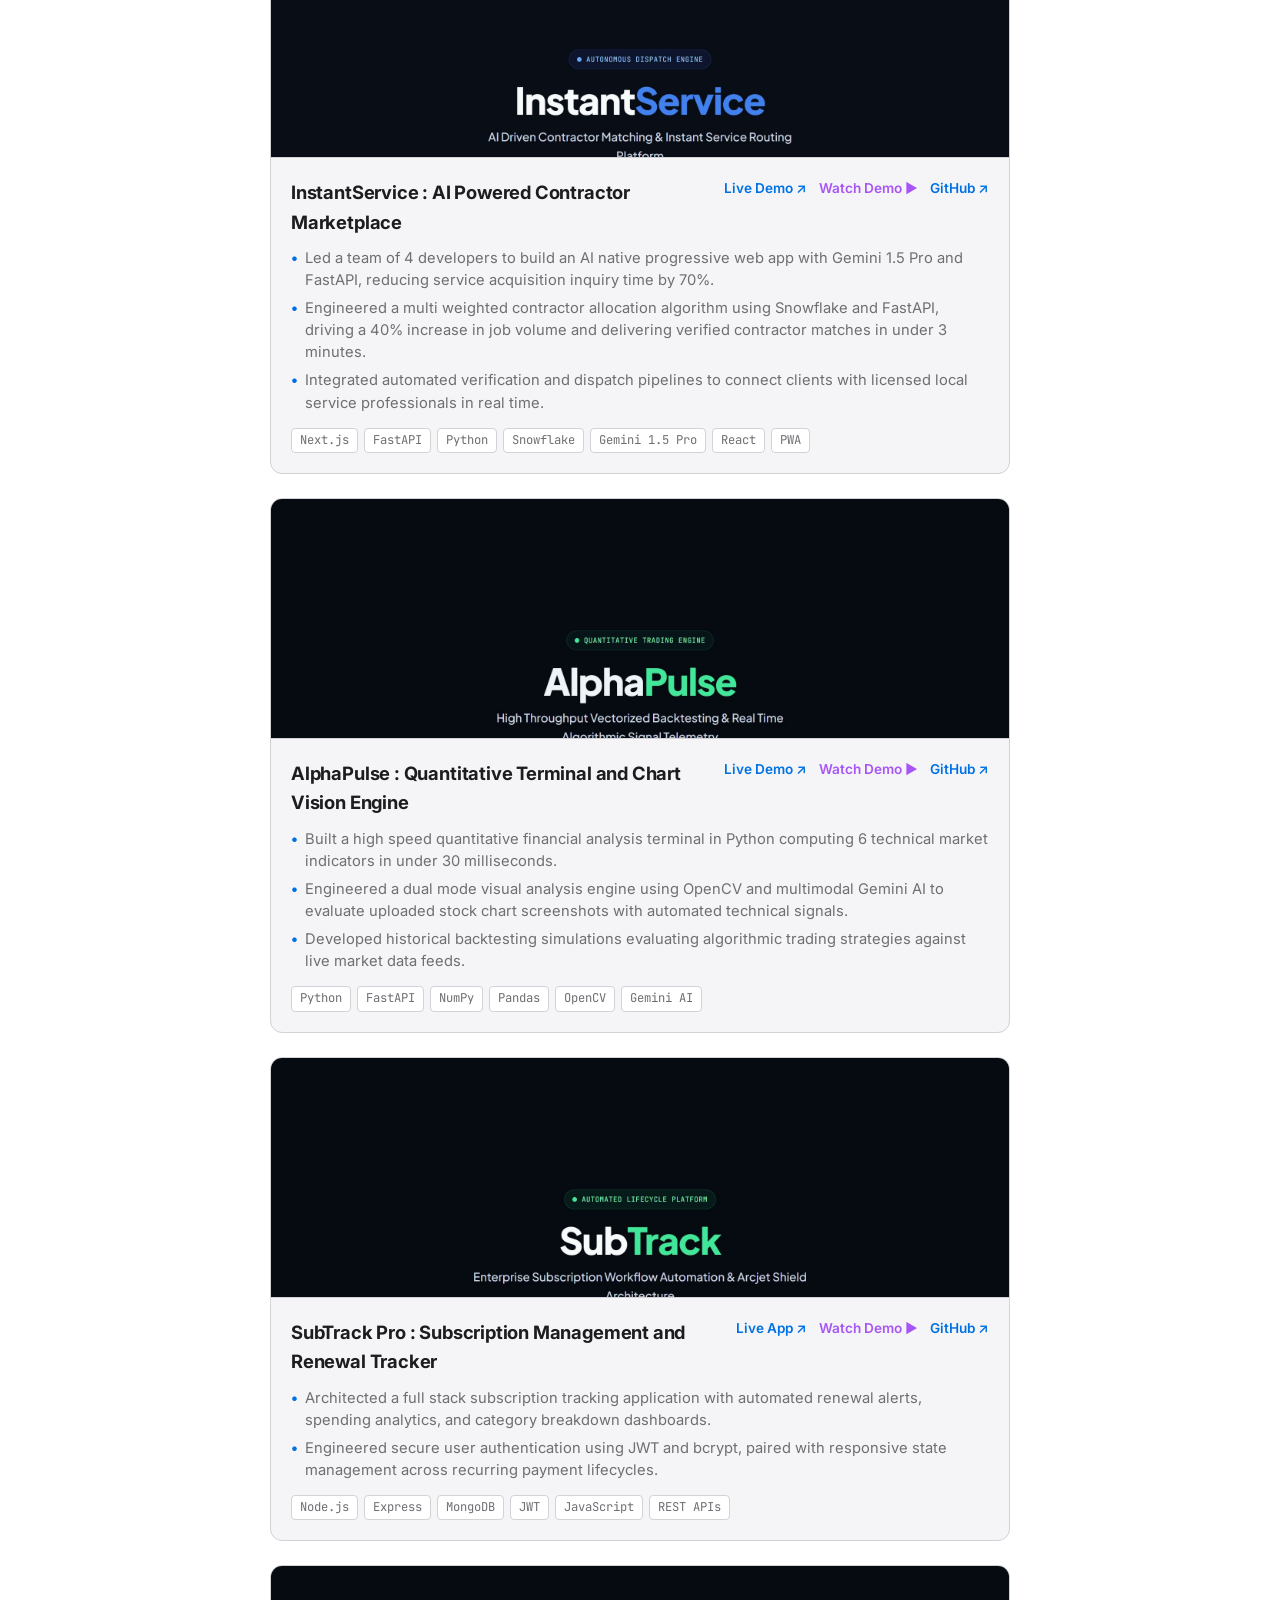
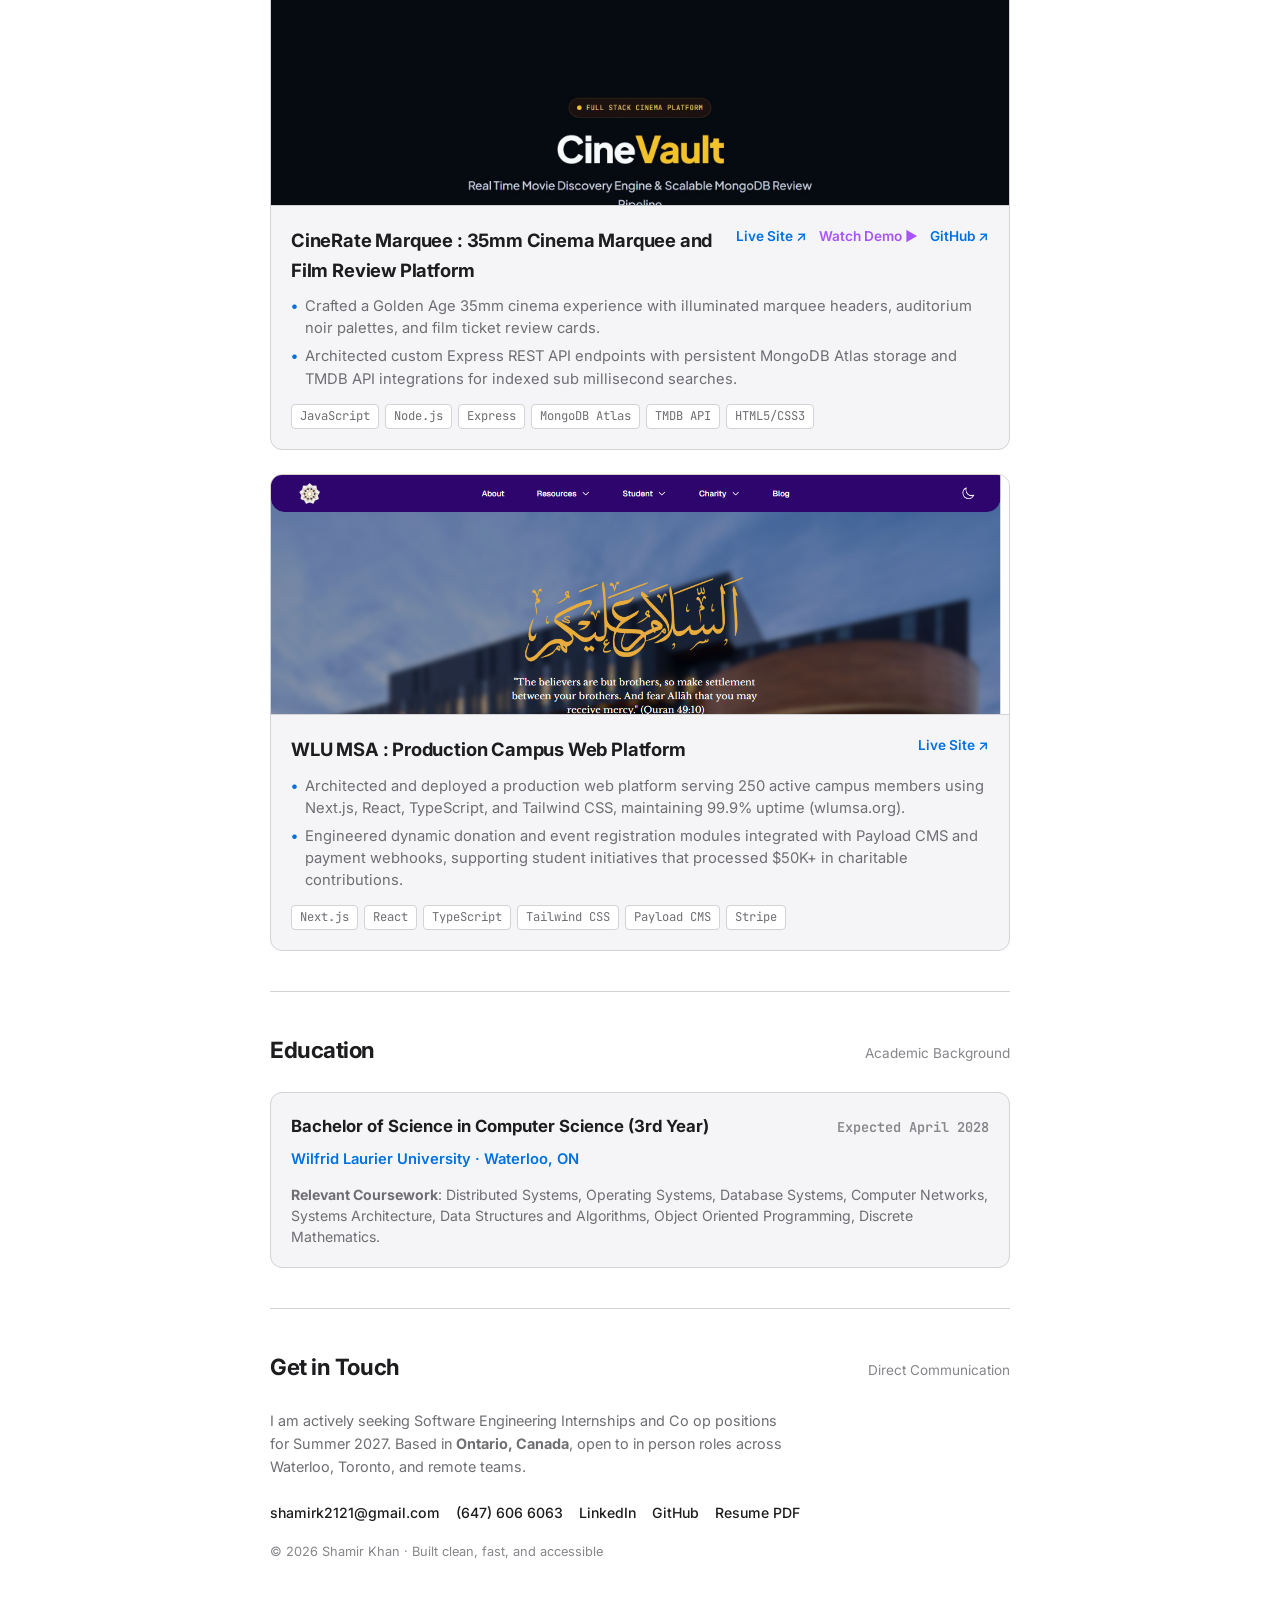
==== commit bc48fffc: "feat: restore all 8 featured projects with live demos and video players" ====
--- a/index.html
+++ b/index.html
@@ -177,13 +177,16 @@
                 <!-- Project 1: NexusQueue -->
                 <article class="project-card">
                     <div class="project-media">
-                        <img src="assets/nexusqueue_preview.png" alt="NexusQueue Architecture Preview" loading="lazy">
+                        <video class="project-preview-video" autoplay loop muted playsinline poster="assets/nexusqueue_preview.png">
+                            <source src="assets/nexusqueue_demo.mp4" type="video/mp4">
+                        </video>
                     </div>
                     <div class="project-content">
                         <div class="project-header">
                             <h3 class="project-name">NexusQueue : Distributed Task and DAG Engine</h3>
                             <div class="project-links">
                                 <a href="https://nexusqueue-0l7s.onrender.com/" target="_blank" rel="noopener noreferrer" class="project-link">Live Demo ↗</a>
+                                <a href="assets/nexusqueue_demo.mp4" target="_blank" rel="noopener noreferrer" class="project-link watch-link">Watch Demo ▶</a>
                                 <a href="https://github.com/shamir-khan-dev/NexusQueue" target="_blank" rel="noopener noreferrer" class="project-link">GitHub ↗</a>
                             </div>
                         </div>
@@ -206,13 +209,16 @@
                 <!-- Project 2: CloudGuard -->
                 <article class="project-card">
                     <div class="project-media">
-                        <img src="assets/cloudguard_preview.png" alt="CloudGuard Telemetry Architecture" loading="lazy">
+                        <video class="project-preview-video" autoplay loop muted playsinline poster="assets/cloudguard_preview.png">
+                            <source src="assets/cloudguard_demo.mp4" type="video/mp4">
+                        </video>
                     </div>
                     <div class="project-content">
                         <div class="project-header">
                             <h3 class="project-name">CloudGuard : Cloud Security Posture Management</h3>
                             <div class="project-links">
                                 <a href="https://cloud-guard-theta.vercel.app" target="_blank" rel="noopener noreferrer" class="project-link">Live Site ↗</a>
+                                <a href="assets/cloudguard_demo.mp4" target="_blank" rel="noopener noreferrer" class="project-link watch-link">Watch Demo ▶</a>
                                 <a href="https://github.com/shamir-khan-dev/Cloud-Guard" target="_blank" rel="noopener noreferrer" class="project-link">GitHub ↗</a>
                             </div>
                         </div>
@@ -235,13 +241,16 @@
                 <!-- Project 3: LedgerMesh -->
                 <article class="project-card">
                     <div class="project-media">
-                        <img src="assets/ledgermesh_preview.png" alt="LedgerMesh Transaction Engine" loading="lazy">
+                        <video class="project-preview-video" autoplay loop muted playsinline poster="assets/ledgermesh_preview.png">
+                            <source src="assets/ledgermesh_demo.mp4" type="video/mp4">
+                        </video>
                     </div>
                     <div class="project-content">
                         <div class="project-header">
                             <h3 class="project-name">LedgerMesh : High Concurrency Financial Ledger</h3>
                             <div class="project-links">
                                 <a href="https://ledgermesh.onrender.com/" target="_blank" rel="noopener noreferrer" class="project-link">Live Demo ↗</a>
+                                <a href="assets/ledgermesh_demo.mp4" target="_blank" rel="noopener noreferrer" class="project-link watch-link">Watch Demo ▶</a>
                                 <a href="https://github.com/shamir-khan-dev/LedgerMesh" target="_blank" rel="noopener noreferrer" class="project-link">GitHub ↗</a>
                             </div>
                         </div>
@@ -263,20 +272,26 @@
                 <!-- Project 4: InstantService -->
                 <article class="project-card">
                     <div class="project-media">
-                        <img src="assets/instantservice_preview.png" alt="InstantService Marketplace" loading="lazy">
+                        <video class="project-preview-video" autoplay loop muted playsinline poster="assets/instantservice_preview.png">
+                            <source src="assets/instantservice_demo.mp4" type="video/mp4">
+                        </video>
                     </div>
                     <div class="project-content">
                         <div class="project-header">
                             <h3 class="project-name">InstantService : AI Powered Contractor Marketplace</h3>
                             <div class="project-links">
-                                <a href="https://github.com/shamir-khan-dev" target="_blank" rel="noopener noreferrer" class="project-link">GitHub ↗</a>
+                                <a href="https://instant-service-eight.vercel.app/" target="_blank" rel="noopener noreferrer" class="project-link">Live Demo ↗</a>
+                                <a href="assets/instantservice_demo.mp4" target="_blank" rel="noopener noreferrer" class="project-link watch-link">Watch Demo ▶</a>
+                                <a href="https://github.com/shamir-khan-dev/InstantService" target="_blank" rel="noopener noreferrer" class="project-link">GitHub ↗</a>
                             </div>
                         </div>
                         <ul class="project-bullets">
                             <li>Led a team of 4 developers to build an AI native progressive web app with Gemini 1.5 Pro and FastAPI, reducing service acquisition inquiry time by 70%.</li>
                             <li>Engineered a multi weighted contractor allocation algorithm using Snowflake and FastAPI, driving a 40% increase in job volume and delivering verified contractor matches in under 3 minutes.</li>
-                        </ul>
-                        <div class="project-tech">
+                            <li>Integrated automated verification and dispatch pipelines to connect clients with licensed local service professionals in real time.</li>
+                        </ul>
+                        <div class="project-tech">
+                            <span>Next.js</span>
                             <span>FastAPI</span>
                             <span>Python</span>
                             <span>Snowflake</span>
@@ -287,7 +302,101 @@
                     </div>
                 </article>
 
-                <!-- Project 5: WLU MSA Platform -->
+                <!-- Project 5: AlphaPulse -->
+                <article class="project-card">
+                    <div class="project-media">
+                        <video class="project-preview-video" autoplay loop muted playsinline poster="assets/alphapulse_preview.png">
+                            <source src="assets/alphapulse_demo.mp4" type="video/mp4">
+                        </video>
+                    </div>
+                    <div class="project-content">
+                        <div class="project-header">
+                            <h3 class="project-name">AlphaPulse : Quantitative Terminal and Chart Vision Engine</h3>
+                            <div class="project-links">
+                                <a href="https://stock-analyzer-etmo.onrender.com/" target="_blank" rel="noopener noreferrer" class="project-link">Live Demo ↗</a>
+                                <a href="assets/alphapulse_demo.mp4" target="_blank" rel="noopener noreferrer" class="project-link watch-link">Watch Demo ▶</a>
+                                <a href="https://github.com/shamir-khan-dev/stock-analyzer" target="_blank" rel="noopener noreferrer" class="project-link">GitHub ↗</a>
+                            </div>
+                        </div>
+                        <ul class="project-bullets">
+                            <li>Built a high speed quantitative financial analysis terminal in Python computing 6 technical market indicators in under 30 milliseconds.</li>
+                            <li>Engineered a dual mode visual analysis engine using OpenCV and multimodal Gemini AI to evaluate uploaded stock chart screenshots with automated technical signals.</li>
+                            <li>Developed historical backtesting simulations evaluating algorithmic trading strategies against live market data feeds.</li>
+                        </ul>
+                        <div class="project-tech">
+                            <span>Python</span>
+                            <span>FastAPI</span>
+                            <span>NumPy</span>
+                            <span>Pandas</span>
+                            <span>OpenCV</span>
+                            <span>Gemini AI</span>
+                        </div>
+                    </div>
+                </article>
+
+                <!-- Project 6: SubTrack Pro -->
+                <article class="project-card">
+                    <div class="project-media">
+                        <video class="project-preview-video" autoplay loop muted playsinline poster="assets/subscription_preview.png">
+                            <source src="assets/subscription_demo.mp4" type="video/mp4">
+                        </video>
+                    </div>
+                    <div class="project-content">
+                        <div class="project-header">
+                            <h3 class="project-name">SubTrack Pro : Subscription Management and Renewal Tracker</h3>
+                            <div class="project-links">
+                                <a href="https://subscription-app-lime.vercel.app/" target="_blank" rel="noopener noreferrer" class="project-link">Live App ↗</a>
+                                <a href="assets/subscription_demo.mp4" target="_blank" rel="noopener noreferrer" class="project-link watch-link">Watch Demo ▶</a>
+                                <a href="https://github.com/shamir-khan-dev/Subscription-management-system" target="_blank" rel="noopener noreferrer" class="project-link">GitHub ↗</a>
+                            </div>
+                        </div>
+                        <ul class="project-bullets">
+                            <li>Architected a full stack subscription tracking application with automated renewal alerts, spending analytics, and category breakdown dashboards.</li>
+                            <li>Engineered secure user authentication using JWT and bcrypt, paired with responsive state management across recurring payment lifecycles.</li>
+                        </ul>
+                        <div class="project-tech">
+                            <span>Node.js</span>
+                            <span>Express</span>
+                            <span>MongoDB</span>
+                            <span>JWT</span>
+                            <span>JavaScript</span>
+                            <span>REST APIs</span>
+                        </div>
+                    </div>
+                </article>
+
+                <!-- Project 7: CineRate Marquee -->
+                <article class="project-card">
+                    <div class="project-media">
+                        <video class="project-preview-video" autoplay loop muted playsinline poster="assets/moviereview_preview.png">
+                            <source src="assets/moviereview_demo.mp4" type="video/mp4">
+                        </video>
+                    </div>
+                    <div class="project-content">
+                        <div class="project-header">
+                            <h3 class="project-name">CineRate Marquee : 35mm Cinema Marquee and Film Review Platform</h3>
+                            <div class="project-links">
+                                <a href="https://shamir-khan-dev.github.io/movie-reviews-website/" target="_blank" rel="noopener noreferrer" class="project-link">Live Site ↗</a>
+                                <a href="assets/moviereview_demo.mp4" target="_blank" rel="noopener noreferrer" class="project-link watch-link">Watch Demo ▶</a>
+                                <a href="https://github.com/shamir-khan-dev/movie-reviews-website" target="_blank" rel="noopener noreferrer" class="project-link">GitHub ↗</a>
+                            </div>
+                        </div>
+                        <ul class="project-bullets">
+                            <li>Crafted a Golden Age 35mm cinema experience with illuminated marquee headers, auditorium noir palettes, and film ticket review cards.</li>
+                            <li>Architected custom Express REST API endpoints with persistent MongoDB Atlas storage and TMDB API integrations for indexed sub millisecond searches.</li>
+                        </ul>
+                        <div class="project-tech">
+                            <span>JavaScript</span>
+                            <span>Node.js</span>
+                            <span>Express</span>
+                            <span>MongoDB Atlas</span>
+                            <span>TMDB API</span>
+                            <span>HTML5/CSS3</span>
+                        </div>
+                    </div>
+                </article>
+
+                <!-- Project 8: WLU MSA Platform -->
                 <article class="project-card">
                     <div class="project-media">
                         <img src="assets/wlumsa_preview.png" alt="WLU MSA Production Platform" loading="lazy">
--- a/style.css
+++ b/style.css
@@ -355,7 +355,8 @@
   border-bottom: 1px solid var(--border);
 }
 
-.project-media img {
+.project-media img,
+.project-media video {
   width: 100%;
   height: 100%;
   object-fit: cover;
@@ -384,8 +385,9 @@
 .project-links {
   display: flex;
   align-items: center;
-  gap: 10px;
+  gap: 12px;
   flex-shrink: 0;
+  flex-wrap: wrap;
 }
 
 .project-link {
@@ -396,10 +398,16 @@
   text-decoration: none;
   font-size: 0.85rem;
   font-weight: 600;
+  transition: color 0.15s ease, opacity 0.15s ease;
 }
 
 .project-link:hover {
   text-decoration: underline;
+  opacity: 0.85;
+}
+
+.project-link.watch-link {
+  color: #a855f7;
 }
 
 .project-bullets {
@@ -609,22 +617,27 @@
     font-size: 1.65rem;
     line-height: 1.25;
   }
+
   .hero-location-banner {
     font-size: 1.05rem;
     padding: 8px 12px;
     flex-wrap: wrap;
   }
+
   .location-detail {
     font-size: 0.9rem;
   }
+
   .nav-links {
     display: none;
   }
+
   .section-head {
     flex-direction: column;
   }
+
   .project-header {
     flex-direction: column;
     align-items: flex-start;
   }
-}
+}
